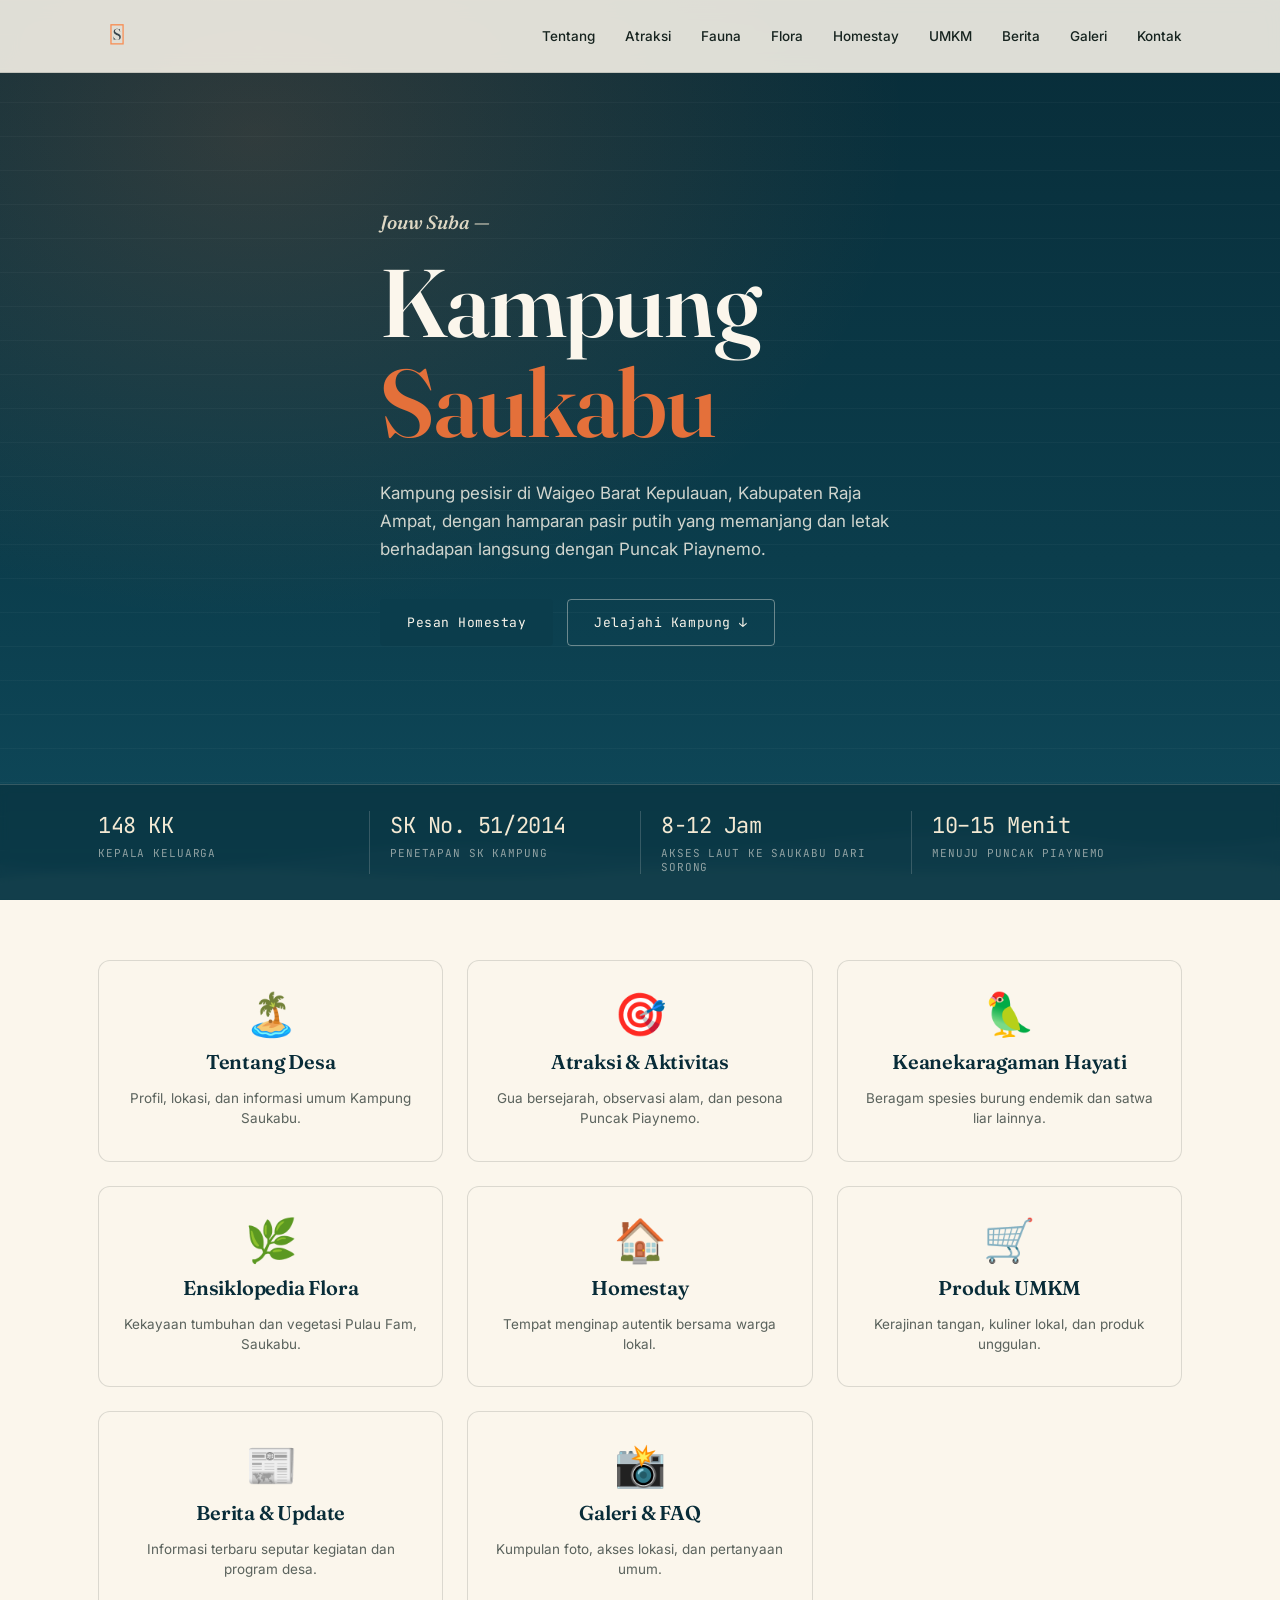
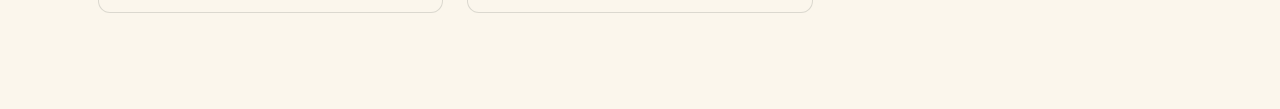
==== index.html @ 011929ba "Fix fauna image paths, fix PDF link, add 10 umkm dummy" ====
<!DOCTYPE html>
<html lang="id">

<head>
  <meta charset="UTF-8">
  <meta name="viewport" content="width=device-width, initial-scale=1.0">
  <title>Kampung Saukabu — Waigeo Barat Kepulauan, Raja Ampat</title>
  <meta name="description"
    content="Kampung Saukabu, pesisir indah di Raja Ampat berhadapan langsung dengan Puncak Piaynemo. Homestay, snorkeling, diving, dan kebudayaan lokal yang autentik.">
  <link rel="preconnect" href="https://fonts.googleapis.com">
  <link rel="preconnect" href="https://fonts.gstatic.com" crossorigin>
  <link
    href="https://fonts.googleapis.com/css2?family=Fraunces:ital,opsz,wght@0,9..144,400;0,9..144,600;0,9..144,700;1,9..144,500&family=Inter:wght@400;500;600&family=JetBrains+Mono:wght@400;500&display=swap"
    rel="stylesheet">
  <link rel="stylesheet" href="style.css">
  <script src="https://identity.netlify.com/v1/netlify-identity-widget.js"></script>
</head>

<body>

  <!-- ===== NAV ===== -->
  <header id="site-header">
    <nav class="wrap nav-inner">
      <a href="#beranda" class="logo">
        <img src="images/logo.png" alt="Logo Saukabu" class="nav-logo-img" onerror="this.style.display='none'; this.nextElementSibling.style.display='inline-block';">
        <span class="nav-logo-text" style="display:none;">Saukabu<span>.</span></span>
      </a>
      <div class="navlinks" id="navlinks">
        <a href="#tentang">Tentang</a>
        <a href="#atraksi">Atraksi</a>
        <a href="#ekowisata">Fauna</a>
        <a href="#flora">Flora</a>
        <a href="#homestay">Homestay</a>
        <a href="#umkm">UMKM</a>
        <a href="#berita">Berita</a>
        <a href="#galeri">Galeri</a>
        <a href="#kontak">Kontak</a>
      </div>
      <button class="navToggle" id="navToggle" aria-label="Buka menu">
        <span></span><span></span><span></span>
      </button>
    </nav>
  </header>

  <!-- ===== VIEW: DASHBOARD ===== -->
  <div id="page-dashboard" class="page-view active">
    <!-- ===== HERO ===== -->
    <section class="hero" id="beranda">
      <svg class="tide" viewBox="0 0 1440 120" preserveAspectRatio="none">
        <path d="M0,80 C240,120 380,40 620,64 C860,88 980,20 1220,52 C1320,66 1400,58 1440,50 L1440,120 L0,120 Z"
          fill="rgba(243,233,211,0.06)" />
        <path d="M0,96 C260,60 420,110 660,90 C900,70 1040,104 1280,80 C1360,72 1410,78 1440,82 L1440,120 L0,120 Z"
          fill="rgba(243,233,211,0.09)" />
      </svg>
      <div class="wrap hero-content">
        <div class="greeting">Jouw Suba —</div>
        <h1>Kampung<br><em>Saukabu</em></h1>
        <p class="lede">Kampung pesisir di Waigeo Barat Kepulauan, Kabupaten Raja Ampat, dengan hamparan pasir putih
          yang
          memanjang dan letak berhadapan langsung dengan Puncak Piaynemo.</p>
        <div class="hero-actions">
          <a href="#kontak" class="btn solid">Pesan Homestay</a>
          <a href="#tentang" class="btn ghost">Jelajahi Kampung ↓</a>
        </div>
      </div>
      <div class="stat-strip">
        <div class="wrap stat-grid">
          <div class="stat">
            <div class="num">148 KK</div>
            <div class="label">Kepala Keluarga</div>
          </div>
          <div class="stat">
            <div class="num">SK No. 51/2014</div>
            <div class="label">Penetapan SK Kampung</div>
          </div>
          <div class="stat">
            <div class="num">8-12 Jam</div>
            <div class="label">Akses Laut ke Saukabu dari Sorong</div>
          </div>
          <div class="stat">
            <div class="num">10–15 Menit</div>
            <div class="label">Menuju Puncak Piaynemo</div>
          </div>
        </div>
      </div>
    </section>

    <!-- DASHBOARD MENU -->
    <div class="dash-menu">
      <a href="#tentang" class="dash-card fade-up visible">
        <div class="dash-icon">🏝️</div>
        <h3 class="dash-title">Tentang Desa</h3>
        <p class="dash-desc">Profil, lokasi, dan informasi umum Kampung Saukabu.</p>
      </a>
      <a href="#atraksi" class="dash-card fade-up visible">
        <div class="dash-icon">🎯</div>
        <h3 class="dash-title">Atraksi & Aktivitas</h3>
        <p class="dash-desc">Gua bersejarah, observasi alam, dan pesona Puncak Piaynemo.</p>
      </a>
      <a href="#ekowisata" class="dash-card fade-up visible">
        <div class="dash-icon">🦜</div>
        <h3 class="dash-title">Keanekaragaman Hayati</h3>
        <p class="dash-desc">Beragam spesies burung endemik dan satwa liar lainnya.</p>
      </a>
      <a href="#flora" class="dash-card fade-up visible">
        <div class="dash-icon">🌿</div>
        <h3 class="dash-title">Ensiklopedia Flora</h3>
        <p class="dash-desc">Kekayaan tumbuhan dan vegetasi Pulau Fam, Saukabu.</p>
      </a>
      <a href="#homestay" class="dash-card fade-up visible">
        <div class="dash-icon">🏠</div>
        <h3 class="dash-title">Homestay</h3>
        <p class="dash-desc">Tempat menginap autentik bersama warga lokal.</p>
      </a>
      <a href="#umkm" class="dash-card fade-up visible">
        <div class="dash-icon">🛒</div>
        <h3 class="dash-title">Produk UMKM</h3>
        <p class="dash-desc">Kerajinan tangan, kuliner lokal, dan produk unggulan.</p>
      </a>
      <a href="#berita" class="dash-card fade-up visible">
        <div class="dash-icon">📰</div>
        <h3 class="dash-title">Berita & Update</h3>
        <p class="dash-desc">Informasi terbaru seputar kegiatan dan program desa.</p>
      </a>
      <a href="#galeri" class="dash-card fade-up visible">
        <div class="dash-icon">📸</div>
        <h3 class="dash-title">Galeri & FAQ</h3>
        <p class="dash-desc">Kumpulan foto, akses lokasi, dan pertanyaan umum.</p>
      </a>
    </div>
  </div> <!-- /page-dashboard -->

  <!-- ===== VIEW: TENTANG ===== -->
  <div id="page-tentang" class="page-view">
    <div class="back-btn-container"><a href="#dashboard" class="back-btn">← Kembali ke Beranda</a></div>
    <!-- ===== TENTANG ===== -->
    <section class="about section" id="tentang">
      <div class="wrap">
        <div class="eyebrow">Tentang Kampung</div>
        <div class="about-grid">
          <div>
            <h2>Kampung pesisir dengan garis pantai pasir putih yang panjang</h2>
            <p>Saukabu adalah kampung pesisir di Kabupaten Raja Ampat, Provinsi Papua Barat Daya, yang dikenal dengan
              pesona pasir putihnya yang membentang cukup panjang di sepanjang bibir pantai. Keseharian masyarakat
              Saukabu
              bertumpu pada laut dan kebun — sebagian besar warga bermata pencaharian sebagai nelayan dan petani,
              sekaligus mulai aktif terbuka bagi pengunjung dari berbagai daerah.
            </p>
            <p>Akses internet di Saukabu sudah berjalan lancar, sehingga pengunjung tetap dapat terhubung selama tinggal
              di kampung — mulai dari mengabadikan momen di pantai hingga berbagi cerita perjalanan secara langsung.</p>
          </div>
          <div>
            <div class="legalitas">
              <div class="eyebrow" style="margin-bottom:14px;">Legalitas</div>
              <div class="sk">
                <b>Kampung Resmi Berstatus SK</b>
                Ditetapkan oleh Pemerintah Kabupaten Raja Ampat<br>
                No. SK &nbsp;: 51 Tahun 2014<br>
                Lokasi &nbsp;: Distrik Waigeo Barat Kepulauan<br>
                Status &nbsp;: Kampung Pesisir — 148 Kepala Keluarga
              </div>
            </div>

            <div style="margin-top:18px; border-radius: 8px; overflow: hidden; border: 4px solid var(--paper); box-shadow: 0 4px 12px rgba(0,0,0,0.1);">
              <img src="images/foto-kampung-saukabu.jpg" alt="Foto Kampung Saukabu" style="width: 100%; height: auto; display: block; aspect-ratio: 16/9; object-fit: cover;" onerror="this.onerror=null; this.src='https://placehold.co/800x450/e0dcd3/16231f?text=Foto+Kampung+Saukabu\n(Simpan+foto+sebagai+images/foto-kampung-saukabu.jpg)';">
            </div>
          </div>
        </div>
      </div>
    </section>

    <svg class="coastline" viewBox="0 0 1440 64" preserveAspectRatio="none">
      <path d="M0,32 C200,60 340,4 560,28 C780,52 900,8 1140,30 C1280,42 1380,30 1440,24 L1440,64 L0,64 Z" />
    </svg>

    <!-- ===== PIAYNEMO ===== -->
    <section class="proximity section" id="piaynemo">
      <div class="wrap">
        <div class="eyebrow" style="color:var(--coral);">Letak Istimewa</div>
        <div class="prox-grid">
          <div class="prox-visual">
            <img src="images/galeri/DockPiaynemo.jpg" alt="Dermaga menuju Piaynemo"
              class="prox-img">
            <div class="prox-badge">
              <span class="time">15'</span>
              <span class="unit">Menit</span>
              <span class="desc">Perjalanan Laut</span>
            </div>
          </div>
          <div>
            <h2>Gerbang Terdekat menuju Puncak Piaynemo</h2>
            <p>Kampung Saukabu merupakan salah satu titik terdekat menuju Puncak Piaynemo, ikon Raja Ampat yang terkenal di dunia.
              Hanya dengan perjalanan laut sekitar 10–15 menit dari desa, Anda sudah tiba di gugusan pulau karang
              Piaynemo
              yang menakjubkan.</p>
            <p style="margin-top:14px;">Posisi strategis ini menjadikan Saukabu tempat singgah yang ideal — menawarkan
              suasana kampung pesisir yang tenang, sekaligus basis terdekat untuk menjelajahi salah satu lanskap karst
              paling ikonik di dunia.</p>
          </div>
        </div>
      </div>
    </section>
  </div> <!-- /page-tentang -->

  <!-- ===== VIEW: ATRAKSI ===== -->
  <div id="page-atraksi" class="page-view">
    <div class="back-btn-container"><a href="#dashboard" class="back-btn">← Kembali ke Beranda</a></div>
    <!-- ===== ATRAKSI ===== -->
    <section class="attractions section" id="atraksi">
      <div class="wrap">
        <div class="eyebrow">Atraksi & Aktivitas</div>
        <h2 class="section-title">Lebih dari sekadar pantai — kehidupan kampung yang autentik</h2>

        <div class="grid-3">
          <div class="card card-img">
            <div class="card-photo">
              <img src="images/galeri/ArtefakGua1.jpg" alt="Artefak di Gua Saukabu" loading="lazy">
            </div>
            <div class="card-body">
              <div class="tag">Petualangan</div>
              <h3>Susur Gua &amp; Artefak</h3>
              <p>Jelajahi gua-gua kapur di sekitar kampung yang menyimpan artefak peninggalan pendahulu yang masih terjaga. Dinding gua menjadi saksi bisu kisah leluhur Saukabu selama berabad-abad — sebuah perjalanan sejarah yang benar-benar langka.</p>
            </div>
          </div>
          <div class="card card-img">
            <div class="card-photo">
              <img src="images/buku_album/Buku_Album_Saukabu-01.png" alt="Buku Album Saukabu" loading="lazy">
            </div>
            <div class="card-body">
              <div class="tag">Jejak Pendahulu</div>
              <h3>Buku Album Saukabu</h3>
              <p>Telusuri sejarah dan dokumentasi awal Kampung Saukabu, termasuk inisiatif kawasan Taman Perlindungan Laut dari catatan Sea Sanctuaries Trust. Sebuah arsip hidup tentang kampung yang tumbuh bersama lautnya.</p>
            </div>
          </div>
          <div class="card card-img">
            <div class="card-photo">
              <img src="images/fauna/Eclectus_roratus.jpeg" alt="Burung Bayan (Eclectus roratus)" loading="lazy">
            </div>
            <div class="card-body">
              <div class="tag">Alam Liar</div>
              <h3>Pengamatan Burung</h3>
              <p>Amati langsung spesies burung endemik Papua seperti Burung Bayan, Nuri Pipi-Merah, dan Walik Dada Putih di habitat aslinya. Waktu terbaik adalah pagi hari — bawa teropong dan nikmati serenade alam liar Pulau Fam.</p>
            </div>
          </div>
          <div class="card card-img">
            <div class="card-photo">
              <img src="images/galeri/DanauPulauFam.jpg" alt="Danau terbesar di Pulau Fam" loading="lazy">
            </div>
            <div class="card-body">
              <div class="tag">Alam &amp; Hiking</div>
              <h3>Danau Pedalaman Pulau Fam</h3>
              <p>Pulau Fam menyimpan danau pedalaman terbesar di gugusan kepulauan ini. Jalur hiking menuju danau melewati hutan tropis yang lebat dan sering menjadi tempat pengamatan satwa liar yang tidak akan terlupakan.</p>
            </div>
          </div>
          <div class="card card-img">
            <div class="card-photo">
              <img src="images/galeri/PemandanganPiaynemo.jpg" alt="Puncak Piaynemo Raja Ampat" loading="lazy">
            </div>
            <div class="card-body">
              <div class="tag">Ikon Raja Ampat</div>
              <h3>Puncak Piaynemo</h3>
              <p>Dari Saukabu, Puncak Piaynemo — lanskap karst paling ikonik di dunia — hanya 10–15 menit perjalanan laut. Pemandangan gugusan pulau dari atas puncaknya adalah salah satu yang paling menakjubkan yang pernah ada.</p>
            </div>
          </div>
          <div class="card card-img">
            <div class="card-photo">
              <img src="images/galeri/DockPiaynemo.jpg" alt="Snorkeling di perairan Saukabu" loading="lazy">
            </div>
            <div class="card-body">
              <div class="tag">Bawah Laut</div>
              <h3>Snorkeling &amp; Manta Ray</h3>
              <p>Perairan di sekitar Kepulauan Pam termasuk dalam Segitiga Terumbu Karang Dunia. Snorkeling dari tepian homestay sudah menawarkan terumbu karang yang spektakuler, sementara Andau adalah spot legendaris untuk berenang bersama Manta Ray.</p>
            </div>
          </div>
        </div>
      </div>
    </section>
  </div> <!-- /page-atraksi -->

  <!-- ===== VIEW: EKOWISATA ===== -->
  <div id="page-ekowisata" class="page-view">
    <!-- NATGEO-STYLE HERO BANNER -->
    <div class="eco-hero">
      <div class="eco-hero-overlay"></div>
      <div class="eco-hero-content wrap">
        <a href="#dashboard" class="back-btn" style="position:relative;z-index:3;margin-bottom:20px;display:inline-block;border-color:rgba(255,255,255,0.4);color:rgba(255,255,255,0.8);">← Kembali</a>
        <div class="eyebrow" style="color:var(--sand);">Ekowisata & Konservasi</div>
        <h1 class="eco-hero-title">Surga Tersembunyi<br><em>di Kepulauan Raja Ampat</em></h1>
        <p class="eco-hero-sub">Kampung Saukabu bukan hanya tentang pantai — ia adalah rumah bagi satwa-satwa liar yang telah menghuni hutan dan perairannya selama ribuan tahun. Setiap kunjungan Anda turut mendukung pelestarian alam ini.</p>
      </div>
    </div>

    <!-- INTRO STATS STRIP -->
    <div class="eco-stats">
      <div class="eco-stat">
        <div class="eco-stat-num">4+</div>
        <div class="eco-stat-label">Spesies Burung Terdokumentasi</div>
      </div>
      <div class="eco-stat">
        <div class="eco-stat-num">2</div>
        <div class="eco-stat-label">Famili Burung Utama</div>
      </div>
      <div class="eco-stat">
        <div class="eco-stat-num">Dilindungi</div>
        <div class="eco-stat-label">Status Konservasi Nasional</div>
      </div>
      <div class="eco-stat">
        <div class="eco-stat-num">CITES II</div>
        <div class="eco-stat-label">Perlindungan Perdagangan Internasional</div>
      </div>
    </div>

    <!-- INTRO ARTICLE -->
    <section class="eco-article">
      <div class="wrap">
        <div class="eco-article-grid">
          <div class="eco-article-text">
            <div class="eyebrow">Tentang Ekowisata Saukabu</div>
            <h2>Birdwatching di Pulau Fam — Pengalaman yang Langka</h2>
            <p>Pulau Fam, tempat berdirinya Kampung Saukabu, termasuk dalam gugusan kepulauan di Kabupaten Raja Ampat yang dikenal sebagai salah satu pusat keanekaragaman hayati tertinggi di dunia. Hutan tropis yang masih terjaga dan perairan yang kaya nutrisi menciptakan ekosistem yang sempurna bagi beragam satwa liar.</p>
            <p style="margin-top:16px;">Kegiatan pengamatan burung (<em>birdwatching</em>) di Saukabu telah diinisiasi oleh Tim KKN-PPM UGM 2026, dengan menghasilkan inventarisasi awal spesies yang kini dapat Anda lihat di bawah. Semakin banyak spesies yang akan didokumentasikan seiring berjalannya waktu.</p>
            <div class="eco-info-box">
              <div class="eco-info-item">🌅 <strong>Waktu Terbaik:</strong> Pagi hari pukul 06.00–09.00</div>
              <div class="eco-info-item">🔭 <strong>Perlengkapan:</strong> Teropong & kamera telephoto sangat dianjurkan</div>
              <div class="eco-info-item">🌿 <strong>Area:</strong> Tepi hutan, tepian sungai kecil, dan tajuk pohon buah</div>
              <div class="eco-info-item">🤫 <strong>Tips:</strong> Diam dan sabar adalah kunci utama pengamatan satwa liar</div>
            </div>
          </div>
          <div class="eco-article-side">
            <div class="eco-conservation-box">
              <div class="eco-con-title">🛡️ Sistem Perlindungan Satwa</div>
              <div class="eco-con-item">
                <span class="eco-con-badge iucn-lc">LC</span>
                <span>Least Concern — Risiko Rendah (IUCN)</span>
              </div>
              <div class="eco-con-item">
                <span class="eco-con-badge iucn-nt">NT</span>
                <span>Near Threatened — Hampir Terancam</span>
              </div>
              <div class="eco-con-item">
                <span class="eco-con-badge iucn-vu">VU</span>
                <span>Vulnerable — Rentan</span>
              </div>
              <div class="eco-con-item">
                <span class="eco-con-badge cites">CITES II</span>
                <span>Perdagangan dikontrol ketat secara internasional</span>
              </div>
              <div class="eco-con-item">
                <span class="eco-con-badge" style="background:#1a237e;color:#fff;">P.106</span>
                <span>Dilindungi penuh oleh hukum Indonesia</span>
              </div>
            </div>
          </div>
        </div>
      </div>
    </section>

    <!-- BIRD SPECIES GALLERY -->
    <section class="fauna section" id="ekowisata" style="background:var(--ink);">
      <div class="wrap">
        <div class="eyebrow" style="color:var(--coral);">Inventaris Burung Saukabu</div>
        <h2 class="section-title" style="color:var(--paper);">Spesies yang Berhasil Didokumentasikan</h2>
        <p style="margin:14px 0 40px; max-width:640px; line-height:1.7; color:rgba(251,246,236,0.7);">Berikut adalah spesies-spesies burung yang telah diidentifikasi di sekitar Kampung Saukabu oleh Tim KKN-PPM UGM Periode 2 Tahun 2026. Dokumentasi terus berlanjut.</p>
        <div class="natgeo-grid" id="fauna-container">
          <!-- Fauna cards loaded from data/fauna.json -->
        </div>
      </div>
    </section>
  </div> <!-- /page-ekowisata -->

  <!-- ===== VIEW: FLORA ===== -->
  <div id="page-flora" class="page-view">
    <!-- FLORA HERO -->
    <div class="eco-hero" style="min-height:50vh;">
      <div class="eco-hero-overlay"></div>
      <div class="eco-hero-content wrap">
        <a href="#dashboard" class="back-btn" style="position:relative;z-index:3;margin-bottom:20px;display:inline-block;border-color:rgba(255,255,255,0.4);color:rgba(255,255,255,0.8);">← Kembali</a>
        <div class="eyebrow" style="color:var(--sand);">Ensiklopedia Tumbuhan</div>
        <h1 class="eco-hero-title">Flora<br><em>Kampung Saukabu</em></h1>
        <p class="eco-hero-sub">Dokumentasi kekayaan vegetasi dan tumbuhan yang tumbuh di Pulau Fam dan sekitar Kampung Saukabu, disusun oleh Tim KKN-PPM UGM Periode 2 Tahun 2026.</p>
      </div>
    </div>

    <!-- FLORA STATS -->
    <div class="eco-stats">
      <div class="eco-stat"><div class="eco-stat-num">22</div><div class="eco-stat-label">Spesies Tumbuhan</div></div>
      <div class="eco-stat"><div class="eco-stat-num">39</div><div class="eco-stat-label">Spesies Burung</div></div>
      <div class="eco-stat"><div class="eco-stat-num">Pulau Fam</div><div class="eco-stat-label">Wilayah Dokumentasi</div></div>
      <div class="eco-stat"><div class="eco-stat-num">2026</div><div class="eco-stat-label">Tahun Inventarisasi</div></div>
    </div>

    <!-- FLORA GRID -->
    <section class="eco-article" style="padding: 60px 0; background: var(--paper);">
      <div class="wrap">
        <div class="eyebrow">Inventarisasi Tumbuhan</div>
        <h2 style="margin-bottom:8px;">Spesies Tumbuhan di Saukabu</h2>
        <p style="color:rgba(22,35,31,0.7); margin-bottom:36px; max-width:640px; line-height:1.7; font-size:14px;">Dokumentasi 22 spesies pohon dan tumbuhan yang tumbuh di Kampung Saukabu dan Pulau Fam, disusun oleh Tim KKN-PPM UGM Periode 2 Tahun 2026.</p>
        <div class="natgeo-grid" id="flora-container">
          <!-- Flora cards loaded from data/flora.json -->
        </div>
      </div>
    </section>

    <!-- PDF DOWNLOAD -->
    <section style="padding: 40px 0; background: var(--sand);">
      <div class="wrap" style="text-align:center;">
        <div class="eyebrow">Dokumen Lengkap</div>
        <h2 style="margin-bottom:12px;">Ensiklopedia Flora Saukabu</h2>
        <p style="color:rgba(22,35,31,0.7); margin-bottom:24px; font-size:14px;">Unduh atau buka dokumen PDF lengkap ensiklopedia flora Saukabu.</p>
        <div class="flora-actions" style="justify-content:center;">
          <a href="Ensiklopedia_Flora_Saukabu%20(1).pdf" target="_blank" class="btn solid">Buka PDF ↗</a>
          <a href="Ensiklopedia_Flora_Saukabu%20(1).pdf" download class="btn ghost">⬇ Unduh PDF</a>
        </div>
      </div>
    </section>
  </div> <!-- /page-flora -->

  <!-- ===== VIEW: HOMESTAY ===== -->
  <div id="page-homestay" class="page-view">
    <!-- HOMESTAY HERO -->
    <div class="hs-hero">
      <div class="hs-hero-overlay"></div>
      <div class="hs-hero-content wrap">
        <a href="#dashboard" class="back-btn" style="position:relative;z-index:3;margin-bottom:20px;display:inline-block;border-color:rgba(255,255,255,0.4);color:rgba(255,255,255,0.8);">← Kembali</a>
        <div class="eyebrow" style="color:var(--sand);">Tempat Menginap</div>
        <h1 class="hs-hero-title">Homestay di<br><em>Kampung Saukabu</em></h1>
        <p class="hs-hero-sub">Menginap langsung di rumah warga dan rasakan kehidupan pesisir Raja Ampat yang autentik. Setiap homestay dikelola oleh keluarga lokal yang ramah dan berpengalaman melayani wisatawan dari seluruh dunia.</p>
        <div class="hs-hero-stats">
          <div class="hs-stat-item"><span class="hs-stat-num">8</span><span class="hs-stat-label">Homestay Tersedia</span></div>
          <div class="hs-stat-item"><span class="hs-stat-num">Rp 350rb</span><span class="hs-stat-label">Mulai dari</span></div>
          <div class="hs-stat-item"><span class="hs-stat-num">3x</span><span class="hs-stat-label">Makan Sehari</span></div>
        </div>
      </div>
    </div>

    <!-- HOMESTAY INFO BANNER -->
    <div class="hs-info-banner">
      <div class="wrap hs-info-grid">
        <div class="hs-info-item">💡 <strong>Listrik</strong> — Generator aktif pukul 18.00 – 06.00. Siapkan powerbank!</div>
        <div class="hs-info-item">💧 <strong>Air Bersih</strong> — Bersumber dari sumur. Air minum pakai galon.</div>
        <div class="hs-info-item">📶 <strong>Internet</strong> — Sinyal 4G tersedia, kecepatan bervariasi.</div>
        <div class="hs-info-item">💵 <strong>Pembayaran</strong> — Hanya tunai (cash). Tidak ada ATM di pulau.</div>
      </div>
    </div>

    <section class="section" id="homestay" style="background:var(--paper);">
      <div class="wrap">
        <div class="eyebrow">Pilih Homestay Anda</div>
        <h2 class="section-title">8 Homestay Pilihan di Saukabu</h2>
        <p style="margin:14px 0 40px; max-width:640px; line-height:1.7; color:rgba(22,35,31,0.75);">Semua homestay melayani pemesanan langsung via WhatsApp. Hubungi pemilik untuk mengkonfirmasi ketersediaan kamar sebelum berkunjung.</p>
        <div class="hs-grid" id="homestay-container"></div>
      </div>
    </section>

  <!-- ===== VIEW: UMKM ===== -->

  <div id="page-umkm" class="page-view">
    <div class="back-btn-container"><a href="#dashboard" class="back-btn">← Kembali ke Beranda</a></div>
    <!-- ===== UMKM ===== -->
    <section class="section" id="umkm" style="background:rgba(22,35,31,0.03);">
      <div class="wrap">
        <div class="eyebrow">Produk Lokal</div>
        <h2 class="section-title">UMKM Kampung Saukabu</h2>
        <p style="margin:14px 0 40px; max-width:640px; line-height:1.7; color:rgba(22,35,31,0.75);">Dukung perekonomian
          warga dengan membeli produk-produk lokal asli Saukabu. Hubungi langsung penjual untuk pemesanan.</p>
        <div class="umkm-grid" id="umkm-container">
          <!-- UMKM cards loaded from data/umkm.json -->
        </div>
      </div>
    </section>
  </div> <!-- /page-umkm -->

  <!-- ===== VIEW: BERITA ===== -->
  <div id="page-berita" class="page-view">
    <div class="back-btn-container"><a href="#dashboard" class="back-btn">← Kembali ke Beranda</a></div>
    <!-- ===== BERITA / UPDATE ===== -->
    <section class="news section" id="berita">
      <div class="wrap">
        <div class="eyebrow">Berita &amp; Update</div>
        <h2 class="section-title">Kabar terbaru dari Saukabu</h2>

        <!-- =====================================================
      ✏️ CARA TAMBAH BERITA BARU:
      1. Salin satu blok <article class="news-card"> ... </article>
      2. Tempel di PALING ATAS (sebelum berita pertama)
      3. Ubah: tanggal, judul, dan isi paragraf
      4. Simpan file — selesai!
      (Tidak perlu belajar coding, cukup ganti teksnya saja)
    ===================================================== -->
        <div class="news-grid" id="news-container">
          <!-- News cards will be loaded here dynamically from data/berita.json via CMS -->
        </div>
      </div>
    </section>
  </div> <!-- /page-berita -->

  <!-- ===== VIEW: GALERI & FAQ ===== -->
  <div id="page-galeri" class="page-view">
    <div class="back-btn-container"><a href="#dashboard" class="back-btn">← Kembali ke Beranda</a></div>
    <!-- ===== AKSES ===== -->
    <section class="akses section" id="akses">
      <div class="wrap">
        <div class="eyebrow">Akses &amp; Lokasi</div>
        <h2 class="section-title">Cara menuju Kampung Saukabu</h2>
        <div class="akses-grid">
          <div class="akses-step">
            <div class="k">Rute 1</div>
            <h3>Kapal ASDP Terubuk 1</h3>
            <p>Dari pelabuhan di Sorong, Anda dapat menggunakan kapal feri ASDP Terubuk 1 menuju <a
                href="https://maps.app.goo.gl/BhGsBBAVpLY1Kzu67" target="_blank"
                style="color:var(--ocean-deep); text-decoration:underline;">Pulau Fambemuk (Desa Pam)</a>.</p>
          </div>
          <div class="akses-step">
            <div class="k">Rute 2</div>
            <h3>Speedboat ke Saukabu</h3>
            <p>Setelah tiba di pelabuhan Desa Pam, perjalanan dilanjutkan menggunakan speedboat atau longboat sekitar 15
              menit langsung menuju Pulau Fam (Desa Saukabu).</p>
          </div>
          <div class="akses-step">
            <div class="k">Konektivitas</div>
            <h3>Internet Lancar</h3>
            <p>Meski berada di kampung pesisir yang cukup terpencil, akses internet di Saukabu sudah berjalan lancar
              untuk
              kebutuhan pengunjung.</p>
          </div>
        </div>
      </div>
    </section>

    <svg class="coastline flip" viewBox="0 0 1440 64" preserveAspectRatio="none">
      <path d="M0,30 C220,4 360,52 580,28 C800,4 940,50 1180,26 C1300,14 1390,20 1440,26 L1440,64 L0,64 Z" />
    </svg>

    <!-- ===== GALERI ===== -->
    <section class="gallery section" id="galeri">
      <div class="wrap">
        <div class="eyebrow">Galeri</div>
        <h2 class="section-title">Momen di Saukabu</h2>

        <!-- =====================================================
      📸 CARA ISI GALERI DENGAN FOTO ASLI:
      1. Buat folder bernama "images" di folder ini
      2. Simpan foto di sana (mis: images/pantai1.jpg)
      3. Untuk setiap foto, ganti <div class="gal-slot"><span>...</span></div>
         dengan: <div class="gal-slot"><img src="images/pantai1.jpg" alt="Pantai Saukabu"></div>
      4. Untuk tambah foto baru, salin baris <div class="gal-slot">...</div>
         dan tempel di bawahnya
    ===================================================== -->
        <div class="gal-grid">
          <div class="gal-slot"><img src="images/KKN-PPM-UGM_Periode2_2026-LandscapePemandanganPiaynemo.jpg"
              alt="Lanskap Puncak Piaynemo, Raja Ampat"></div>
          <div class="gal-slot album-slot" onclick="openAlbum()" title="Klik untuk membaca Buku Album (21 Halaman)">
            <img src="images/BukuAlbumSaukabu_FIXED/Buku%20Album%20Saukabu-01.png"
              alt="Buku Album Saukabu - Taman Perlindungan Laut">
            <div class="album-overlay">Buka Album (21 Halaman)</div>
          </div>
          <div class="gal-slot"><img src="images/KKN-PPM-UGM_Periode2_2026-ArtefakGua1.jpg"
              alt="Artefak peninggalan pendahulu di Gua"></div>
          <div class="gal-slot"><img
              src="images/InventarisBurung/KKN-PPM-UGM_Periode2_2026-PtilinopusRivoli-WalikDadaPutih.jpeg"
              alt="Walik Dada Putih (Ptilinopus rivoli)"></div>
          <div class="gal-slot"><img src="images/InventarisBurung/KKN-PPM-UGM_Periode2_2026-EclectusRoratus.jpeg"
              alt="Burung Bayan (Eclectus roratus)"></div>
          <div class="gal-slot"><img src="images/KKN-PPM-UGM_Periode2_2026-DanauTerbesarDiPulauFam.jpg"
              alt="Danau terbesar di Pulau Fam, Saukabu"></div>
          <div class="gal-slot"><img
              src="images/KKN-PPM-UGM_Periode2_2026-KoordinasiPemetaanDanPemasanganPetaSaukabuAtauPulauFam.jpg"
              alt="Koordinasi pemetaan wilayah Saukabu"></div>
          <div class="gal-slot"><img src="images/KKN-PPM-UGM_Periode2_2026-PerayaanUlangTahunSaukabuKe26-1.jpg"
              alt="Perayaan HUT Saukabu ke-26"></div>
          <div class="gal-slot"><img src="images/KKN-PPM-UGM_Periode2_2026-DockKapalPiaynemo.jpg"
              alt="Dermaga dan perjalanan laut menuju Piaynemo"></div>
        </div>
      </div>
    </section>

    <!-- ===== FAQ ===== -->
    <section class="faq section" id="faq">
      <div class="wrap">
        <div class="eyebrow">Pertanyaan Umum</div>
        <h2 class="section-title">Yang sering ditanyakan pengunjung</h2>

        <!-- =====================================================
      ✏️ CARA TAMBAH FAQ BARU:
      Salin blok <details class="faq-item"> ... </details>
      dan tempel di bawah. Ubah pertanyaan & jawaban.
    ===================================================== -->
        <div class="faq-list">
          <details class="faq-item">
            <summary>Apakah ada homestay di Saukabu?</summary>
            <p>Ya, tersedia 8 homestay milik warga kampung. Kunjungi bagian <a href="#homestay"
                style="color:var(--coral);">Homestay</a> untuk melihat daftar dan menghubungi langsung pemiliknya via
              WhatsApp.</p>
          </details>
          <details class="faq-item">
            <summary>Apakah ada listrik di Saukabu?</summary>
            <p>Ada! Listrik di Saukabu menggunakan generator berbahan bakar solar/bensin yang aktif dari pukul
              <strong>18.00 hingga 06.00</strong>. Di luar jam tersebut, tidak ada aliran listrik, jadi pastikan
              perangkat Anda terisi penuh di malam hari.
            </p>
          </details>
          <details class="faq-item">
            <summary>Bagaimana dengan air bersih di Saukabu?</summary>
            <p>Air bersih di Saukabu bersumber dari sumur. Tersedia untuk kebutuhan sehari-hari.</p>
          </details>
          <details class="faq-item">
            <summary>Bagaimana cara ke Saukabu dari Sorong?</summary>
            <p>Dari Sorong, naik kapal ASDP Terubuk 1 menuju Pulau Fambemuk (Desa Pam), kemudian lanjut
              speedboat/longboat sekitar 15 menit ke Pulau Fam (Desa Saukabu). Total perjalanan laut sekitar 2–2,5 jam.
            </p>
          </details>
          <details class="faq-item">
            <summary>Apakah ada sinyal HP dan internet di Saukabu?</summary>
            <p>Ya, akses internet di Saukabu sudah berjalan lancar. Pengunjung dapat tetap terhubung selama tinggal di
              kampung.</p>
          </details>
          <details class="faq-item">
            <summary>Apakah ada kendaraan bermotor di Saukabu?</summary>
            <p>Tidak ada kendaraan bermotor darat di Saukabu. Transportasi utama adalah kapal dan perahu. Ini justru
              menjadi bagian dari keunikan kampung pesisir ini!</p>
          </details>
          <details class="faq-item">
            <summary>Apa saja yang bisa dilakukan di Saukabu?</summary>
            <p>Banyak! Antara lain: susur gua melihat artefak peninggalan pendahulu, pengamatan burung endemik,
              menelusuri sejarah dari Buku Album Saukabu, dan mengunjungi Puncak Piaynemo yang hanya 10–15 menit dari
              kampung.</p>
          </details>
          <details class="faq-item">
            <summary>Kapan waktu terbaik berkunjung ke Saukabu?</summary>
            <p>Waktu terbaik umumnya antara Oktober hingga April saat cuaca lebih tenang dan laut lebih bersahabat untuk
              perjalanan laut.</p>
          </details>
          <details class="faq-item">
            <summary>Apakah ada fasilitas kesehatan di Saukabu?</summary>
            <p>Di Saukabu tersedia Pustu (Puskesmas Pembantu). Untuk fasilitas yang lebih lengkap, Puskesmas terdekat
              berada di Pulau Manyaifun.</p>
          </details>
        </div>
      </div>
    </section>
  </div> <!-- /page-galeri -->

  <!-- ===== FOOTER / KONTAK ===== -->
  <footer id="kontak">
    <div class="wrap footer-top">
      <div class="greeting" style="justify-content:center;display:flex;">Sampai Bertemu di Saukabu</div>
      <h2>Jouw Suba.</h2>
      <p class="footer-tagline">Informasi detail dapat diakses melalui media sosial kami.</p>

      <!-- SOSIAL MEDIA -->
      <div class="socmed-row">
        <a href="https://instagram.com/desawisatasaukabu" target="_blank" class="socmed-btn" id="sosmed-ig"
          aria-label="Instagram">
          <svg viewBox="0 0 24 24" fill="none" stroke="currentColor" stroke-width="2">
            <rect x="2" y="2" width="20" height="20" rx="5" ry="5" />
            <circle cx="12" cy="12" r="4" />
            <circle cx="17.5" cy="6.5" r="1" fill="currentColor" stroke="none" />
          </svg>
          Instagram
        </a>
      </div>

      <div class="contact-cards">
        <div class="contact-card" id="contact-location">
          <div class="contact-icon">📍</div>
          <div class="contact-label">Lokasi</div>
          <div class="contact-val">Distrik Waigeo Barat Kepulauan, Kab. Raja Ampat</div>
        </div>
        <div class="contact-card" id="contact-status">
          <div class="contact-icon">🏖️</div>
          <div class="contact-label">Status</div>
          <div class="contact-val">Kampung Berstatus SK Resmi<br>SK No. 51 Tahun 2014</div>
        </div>
      </div>
    </div>
    <div class="wrap footer-bottom">
      <div>Kampung Saukabu — Waigeo Barat Kepulauan, Kabupaten Raja Ampat, Papua Barat Daya</div>
      <div>&copy; 2026 Tim KKN-PPM UGM Periode 2 "Amai Pulau Pam" | DesaSaukabu.com</div>
    </div>
  </footer>

  <script>
    // ===== SPA ROUTING LOGIC =====
    // Mapping khusus: hash → page-id
    const routeMap = {
      '#beranda': 'page-dashboard',
      '#dashboard': 'page-dashboard',
      '#tentang': 'page-tentang',
      '#piaynemo': 'page-tentang',
      '#atraksi': 'page-atraksi',
      '#ekowisata': 'page-ekowisata',
      '#homestay': 'page-homestay',
      '#umkm': 'page-umkm',
      '#berita': 'page-berita',
      '#galeri': 'page-galeri',
      '#akses': 'page-galeri',
      '#faq': 'page-galeri',
      '#kontak': 'page-galeri',  // footer kontak ada di page-galeri
      '#flora': 'page-flora'
    };

    function handleRouting() {
      const hash = window.location.hash || '#dashboard';
      const pages = document.querySelectorAll('.page-view');
      const targetId = routeMap[hash] || null;

      pages.forEach(page => {
        if (targetId ? page.id === targetId : `#${page.id.replace('page-', '')}` === hash) {
          page.classList.add('active');
        } else {
          page.classList.remove('active');
        }
      });

      // Fallback ke dashboard jika tidak ditemukan
      const anyActive = document.querySelector('.page-view.active');
      if (!anyActive) {
        document.getElementById('page-dashboard').classList.add('active');
        window.history.replaceState(null, null, ' ');
      }

      // Scroll ke anchor jika ada (contoh: #kontak scroll ke footer)
      setTimeout(() => {
        if (hash === '#kontak') {
          document.querySelector('footer')?.scrollIntoView({ behavior: 'smooth' });
        } else {
          window.scrollTo(0, 0);
        }
      }, 50);
    }

    window.addEventListener('hashchange', handleRouting);
    window.addEventListener('load', handleRouting);

    // ===== MOBILE MENU =====
    const toggle = document.getElementById('navToggle');
    const links = document.getElementById('navlinks');
    toggle.addEventListener('click', () => {
      const isOpen = links.classList.toggle('open');
      toggle.setAttribute('aria-expanded', isOpen);
    });
    // tutup menu saat link diklik
    links.querySelectorAll('a').forEach(a => {
      a.addEventListener('click', () => links.classList.remove('open'));
    });

    // ===== SCROLL: header shadow =====
    const header = document.getElementById('site-header');
    window.addEventListener('scroll', () => {
      header.classList.toggle('scrolled', window.scrollY > 20);
    });

    // ===== ANIMASI MASUK (fade-in saat muncul di layar) =====
    const observer = new IntersectionObserver((entries) => {
      entries.forEach(e => { if (e.isIntersecting) { e.target.classList.add('visible'); } });
    }, { threshold: 0.12 });

    function observeElements() {
      document.querySelectorAll('.dash-card, .card, .news-card, .akses-step, .faq-item, .contact-card, .gal-slot').forEach(el => {
        el.classList.add('fade-up');
        observer.observe(el);
      });
    }
    window.addEventListener('load', observeElements);
  </script>

  <!-- ===== MODAL BUKU ALBUM ===== -->
  <div id="albumModal" class="modal">
    <span class="modal-close" onclick="closeAlbum()">&times;</span>
    <div class="modal-content">
      <img id="albumImage" src="" alt="Buku Album Saukabu">
      <div class="modal-nav">
        <button onclick="prevPage()">&#10094; Prev</button>
        <span id="pageIndicator">1 / 21</span>
        <button onclick="nextPage()">Next &#10095;</button>
      </div>
    </div>
  </div>

  <script>
    const totalAlbumPages = 21;
    let currentIndex = 1; // Used for both album page and gallery index
    let isAlbumMode = false;

    // Array memuat SEMUA foto yang diunggah
    const galleryImages = [
      "images/KKN-PPM-UGM_Periode2_2026-LandscapePemandanganPiaynemo.jpg",
      "images/KKN-PPM-UGM_Periode2_2026-ArtefakGua1.jpg",
      "images/KKN-PPM-UGM_Periode2_2026-ArtefakGua2.jpg",
      "images/KKN-PPM-UGM_Periode2_2026-ArtefakGua3.jpg",
      "images/KKN-PPM-UGM_Periode2_2026-ArtefakGua4.jpg",
      "images/KKN-PPM-UGM_Periode2_2026-DanauTerbesarDiPulauFam.jpg",
      "images/KKN-PPM-UGM_Periode2_2026-DockKapalPiaynemo.jpg",
      "images/KKN-PPM-UGM_Periode2_2026-KoordinasiPemetaanDanPemasanganPetaSaukabuAtauPulauFam.jpg",
      "images/KKN-PPM-UGM_Periode2_2026-KunjunganTimKKNKePiaynemo1.jpg",
      "images/KKN-PPM-UGM_Periode2_2026-KunjunganTimKKNKePiaynemo2.jpg",
      "images/KKN-PPM-UGM_Periode2_2026-PenyambutanDiDesaPam.jpg",
      "images/KKN-PPM-UGM_Periode2_2026-PenyerahanMahasiswaDariDosenPembimbingLapanganKeDesaSaukabu.jpg",
      "images/KKN-PPM-UGM_Periode2_2026-PerayaanUlangTahunSaukabuKe26-1.jpg",
      "images/InventarisBurung/KKN-PPM-UGM_Periode2_2026-EclectusRoratus.jpeg",
      "images/InventarisBurung/KKN-PPM-UGM_Periode2_2026-GeoffroyusGeoffroyi.jpeg",
      "images/InventarisBurung/KKN-PPM-UGM_Periode2_2026-PtilinopusRivoli-WalikDadaPutih.jpeg",
      "images/InventarisBurung/KKN-PPM-UGM_Periode2_2026-RhipiduraLeucophrys.jpeg"
    ];

    const albumModal = document.getElementById('albumModal');
    const albumImg = document.getElementById('albumImage');
    const pageIndicator = document.getElementById('pageIndicator');

    // Initialize regular gallery images to open in lightbox
    document.addEventListener("DOMContentLoaded", () => {
      const galSlots = document.querySelectorAll('.gal-slot:not(.album-slot) img');
      galSlots.forEach((img) => {
        img.style.cursor = 'zoom-in';
        img.addEventListener('click', () => {
          isAlbumMode = false;
          // Cari index gambar yang diklik di array galleryImages, jika tidak ketemu, mulai dari 0
          const clickedSrc = img.getAttribute('src');
          let matchedIndex = galleryImages.findIndex(src => src === clickedSrc);
          currentIndex = matchedIndex !== -1 ? matchedIndex : 0;

          updateLightbox();
          albumModal.style.display = 'flex';
          document.body.style.overflow = 'hidden';
        });
      });
    });

    function openAlbum() {
      isAlbumMode = true;
      currentIndex = 1;
      updateLightbox();
      albumModal.style.display = 'flex';
      document.body.style.overflow = 'hidden';
    }

    function closeAlbum() {
      albumModal.style.display = 'none';
      document.body.style.overflow = 'auto';
    }

    function nextPage() {
      if (isAlbumMode) {
        if (currentIndex < totalAlbumPages) currentIndex++;
      } else {
        if (currentIndex < galleryImages.length - 1) currentIndex++;
      }
      updateLightbox();
    }

    function prevPage() {
      if (currentIndex > (isAlbumMode ? 1 : 0)) {
        currentIndex--;
        updateLightbox();
      }
    }

    function updateLightbox() {
      if (isAlbumMode) {
        let pageNum = currentIndex < 10 ? '0' + currentIndex : currentIndex;
        albumImg.src = `images/BukuAlbumSaukabu_FIXED/Buku Album Saukabu-${pageNum}.png`;
        pageIndicator.innerText = `${currentIndex} / ${totalAlbumPages}`;
      } else {
        albumImg.src = galleryImages[currentIndex];
        pageIndicator.innerText = `${currentIndex + 1} / ${galleryImages.length}`;
      }
    }

    // Close on click outside
    window.onclick = function (event) {
      if (event.target == albumModal) {
        closeAlbum();
      }
    }

    // ===== CMS DATA FETCHING =====
    async function loadCMSData() {
      try {
        // Load Homestay
        const hsRes = await fetch('data/homestay.json');
        if (hsRes.ok) {
          const hsData = await hsRes.json();
          const hsContainer = document.getElementById('homestay-container');
          hsContainer.innerHTML = '';
          hsData.items.forEach((item, i) => {
            const waMsg = encodeURIComponent(`Halo ${item.owner}, saya tertarik menginap di ${item.name}. Apakah ada kamar tersedia?`);
            const imgHtml = item.image ? `<img src="${item.image}" alt="${item.name}" class="hs-img">` : `<div class="hs-img-placeholder">🏝️</div>`;
            const highlightsHtml = (item.highlights||[]).map(h => `<span class="hs-chip">${h}</span>`).join('');
            const sraLink = item.stayrajaampat ? `<a href="${item.stayrajaampat}" target="_blank" class="hs-sra-link">Lihat di Stay Raja Ampat ↗</a>` : '';
            hsContainer.innerHTML += `
              <div class="hs-card fade-up visible">
                <div class="hs-img-wrap">${imgHtml}<div class="hs-overlay-num">${String(i+1).padStart(2,'0')}</div></div>
                <div class="hs-body">
                  <div class="hs-chips">${highlightsHtml}</div>
                  <h3 class="hs-name">${item.name}</h3>
                  <div class="hs-tagline">${item.tagline||''}</div>
                  <div class="hs-owner">👤 ${item.owner}</div>
                  <p class="hs-desc">${item.description}</p>
                  <div class="hs-meta-row">
                    <div class="hs-meta-item">🛏 <strong>Kamar:</strong> ${item.rooms||'-'}</div>
                    <div class="hs-meta-item">💰 <strong>Harga:</strong> ${item.price||'-'}</div>
                  </div>
                  <div class="hs-transport">⛵ ${item.transport||''}</div>
                  <div class="hs-actions">
                    <a href="https://wa.me/${item.phone}?text=${waMsg}" target="_blank" class="btn solid hs-btn">WhatsApp →</a>
                    ${sraLink}
                  </div>
                </div>
              </div>
            `;
          });
        }

        // Load UMKM
        const umkmRes = await fetch('data/umkm.json');
        if (umkmRes.ok) {
          const umkmData = await umkmRes.json();
          const umkmContainer = document.getElementById('umkm-container');
          umkmContainer.innerHTML = '';
          umkmData.items.forEach(item => {
            const waMsg = encodeURIComponent(`Halo ${item.seller}, saya tertarik dengan produk ${item.name}. Apakah masih tersedia?`);
            const imgHtml = item.image ? `<img src="${item.image}" alt="${item.name}" class="umkm-img">` : `<div class="umkm-img-placeholder">🛒</div>`;
            umkmContainer.innerHTML += `
              <div class="umkm-card fade-up visible">
                ${imgHtml}
                <div class="umkm-body">
                  <h4 class="umkm-name">${item.name}</h4>
                  <div class="umkm-seller">Penjual: ${item.seller}</div>
                  <p class="umkm-desc">${item.description}</p>
                  <a href="https://wa.me/${item.phone}?text=${waMsg}" target="_blank" class="btn solid umkm-btn">Pesan via WhatsApp →</a>
                </div>
              </div>
            `;
          });
        }

        // Load Fauna
        const faunaRes = await fetch('data/fauna.json');
        if (faunaRes.ok) {
          const faunaData = await faunaRes.json();
          const faunaContainer = document.getElementById('fauna-container');
          faunaContainer.innerHTML = '';
          faunaData.items.forEach(item => {
            const iucnClass = `iucn-${(item.iucn||'LC').toLowerCase()}`;
            const imgSrc = item.image || '';
            const imgHtml = imgSrc ? `<img src="${imgSrc}" alt="${item.nama_lokal || item.nama_ilmiah}" loading="lazy">` : `<div class="fauna-img-placeholder">🦜</div>`;
            const p106Html = item.p106 && item.p106 !== '-' ? `<span class="fauna-badge" style="background:#1a237e;color:#fff;">P.106</span>` : '';
            faunaContainer.innerHTML += `
              <div class="natgeo-card fade-up visible">
                <div class="natgeo-img-wrap">
                  ${imgHtml}
                  <div class="natgeo-overlay">
                    <div class="natgeo-famili">${item.famili || ''}</div>
                    <h3 class="natgeo-name">${item.nama_lokal || item.nama_ilmiah}</h3>
                    <div class="natgeo-sc">${item.nama_ilmiah}</div>
                    <div class="natgeo-badges">
                      <span class="fauna-badge ${iucnClass}">IUCN: ${item.iucn || 'LC'}</span>
                      ${item.cites && item.cites !== '-' ? `<span class="fauna-badge cites">CITES: ${item.cites}</span>` : ''}
                      ${p106Html}
                    </div>
                  </div>
                </div>
                <div class="natgeo-body">
                  <p class="natgeo-desc">${item.deskripsi || ''}</p>
                </div>
              </div>
            `;
          });
        }

        // Load Berita
        const beritaRes = await fetch('data/berita.json');
        if (beritaRes.ok) {
          const beritaData = await beritaRes.json();
          const beritaContainer = document.getElementById('news-container');
          beritaContainer.innerHTML = '';
          beritaData.items.forEach(item => {
            const imgHtml = item.image
              ? `<img src="${item.image}" alt="${item.title}" class="news-img" onerror="this.style.display='none';this.nextElementSibling.style.display='flex';">
                 <div class="news-img-fallback" style="display:none;"></div>`
              : `<div class="news-img-fallback"></div>`;
            beritaContainer.innerHTML += `
              <article class="news-card fade-up visible">
                <div class="news-img-wrap">
                  ${imgHtml}
                </div>
                <div class="news-content">
                  <div class="news-date">${item.date}</div>
                  <h3 class="news-title">${item.title}</h3>
                  <p class="news-body">${item.body}</p>
                </div>
              </article>
            `;
          });
        }

        // Load Flora
        const floraRes = await fetch('data/flora.json');
        if (floraRes.ok) {
          const floraData = await floraRes.json();
          const floraContainer = document.getElementById('flora-container');
          if (floraContainer) {
            floraContainer.innerHTML = '';
            floraData.items.forEach(item => {
              const imgHtml = item.image
                ? `<img src="${item.image}" alt="${item.nama_lokal}" loading="lazy">`
                : `<div class="fauna-img-placeholder">🌿</div>`;
              floraContainer.innerHTML += `
                <div class="natgeo-card fade-up visible">
                  <div class="natgeo-img-wrap">
                    ${imgHtml}
                    <div class="natgeo-overlay">
                      <div class="natgeo-famili">${item.famili || ''}</div>
                      <h3 class="natgeo-name">${item.nama_lokal}</h3>
                      <div class="natgeo-sc">${item.nama_ilmiah}</div>
                    </div>
                  </div>
                  <div class="natgeo-body">
                    <p class="natgeo-desc">${item.deskripsi || ''}</p>
                  </div>
                </div>
              `;
            });
          }
        }
      } catch (err) {
        console.error("Error loading CMS data:", err);
      }
    }

    // Call CMS loader
    loadCMSData();

    // Redirect for Netlify Identity (so users are sent back to site after login)
    if (window.netlifyIdentity) {
      window.netlifyIdentity.on("init", user => {
        if (!user) {
          window.netlifyIdentity.on("login", () => {
            document.location.href = "/admin/";
          });
        }
      });
    }
  </script>

</body>

</html>
---- style.css ----
/* ===================================================
   WEBSITE KAMPUNG WISATA SAUKABU
   Style utama — style.css
   =================================================== */

:root {
  --ocean:      #0B3D4C;
  --ocean-deep: #082C38;
  --sand:       #F3E9D3;
  --sand-warm:  #EADCB8;
  --coral:      #E4703A;
  --palm:       #3C6B54;
  --ink:        #16231F;
  --paper:      #FBF6EC;
  --line:       rgba(22,35,31,0.14);
  --display:    'Fraunces', serif;
  --body:       'Inter', sans-serif;
  --mono:       'JetBrains Mono', monospace;
  --radius:     4px;
  --shadow:     0 4px 24px rgba(11,61,76,0.10);
}

/* ===== RESET & BASE ===== */
*, *::before, *::after { box-sizing: border-box; margin: 0; padding: 0; }
html { scroll-behavior: smooth; }
body {
  font-family: var(--body);
  background: var(--paper);
  color: var(--ink);
  -webkit-font-smoothing: antialiased;
  overflow-x: hidden;
}
a { color: inherit; text-decoration: none; }
img { max-width: 100%; display: block; object-fit: cover; }

/* ===== UTILITIES ===== */
.wrap { max-width: 1140px; margin: 0 auto; padding: 0 28px; }
.section { padding: 96px 0; }

/* ===== SPA PAGE VIEWS ===== */
.page-view {
  display: none;
  animation: fadeIn 0.4s ease forwards;
}
.page-view.active {
  display: block;
}
@keyframes fadeIn {
  from { opacity: 0; transform: translateY(10px); }
  to { opacity: 1; transform: translateY(0); }
}

/* ===== DASHBOARD MENU GRID ===== */
.dash-menu {
  display: grid;
  grid-template-columns: repeat(auto-fit, minmax(280px, 1fr));
  gap: 24px;
  padding: 60px 28px 96px;
  max-width: 1140px;
  margin: 0 auto;
}
.dash-card {
  background: var(--paper);
  border: 1px solid var(--line);
  border-radius: 12px;
  padding: 32px 24px;
  text-align: center;
  transition: all 0.3s ease;
  display: flex;
  flex-direction: column;
  align-items: center;
  justify-content: center;
  gap: 16px;
  cursor: pointer;
  text-decoration: none;
  color: var(--ink);
}
.dash-card:hover {
  transform: translateY(-5px);
  box-shadow: var(--shadow);
  border-color: var(--coral);
}
.dash-icon {
  font-size: 42px;
  line-height: 1;
}
.dash-title {
  font-family: var(--display);
  font-size: 20px;
  font-weight: 600;
  color: var(--ocean-deep);
}
.dash-desc {
  font-size: 13.5px;
  color: rgba(22, 35, 31, 0.7);
  line-height: 1.5;
}

/* ===== BACK BUTTON ===== */
.back-btn-container {
  padding: 120px 28px 0;
  max-width: 1140px;
  margin: 0 auto;
}
.back-btn {
  display: inline-flex;
  align-items: center;
  gap: 8px;
  font-family: var(--mono);
  font-size: 13px;
  color: var(--ocean-deep);
  text-transform: uppercase;
  letter-spacing: 0.05em;
  font-weight: 500;
  cursor: pointer;
  transition: color 0.2s;
}
.back-btn:hover {
  color: var(--coral);
}

.section-title {
  font-family: var(--display);
  font-size: clamp(28px, 3.6vw, 42px);
  font-weight: 600;
  line-height: 1.1;
  letter-spacing: -0.01em;
  margin-top: 14px;
  max-width: 640px;
}
h1, h2, h3 {
  font-family: var(--display);
  font-weight: 600;
  line-height: 1.05;
  letter-spacing: -0.01em;
}
.eyebrow {
  font-family: var(--mono);
  font-size: 12px;
  letter-spacing: .14em;
  text-transform: uppercase;
  color: var(--coral);
  display: flex;
  align-items: center;
  gap: 10px;
}
.eyebrow::before {
  content: "";
  width: 22px;
  height: 1px;
  background: var(--coral);
  flex-shrink: 0;
}

/* ===== BUTTONS ===== */
.btn {
  display: inline-flex;
  align-items: center;
  gap: 10px;
  font-family: var(--mono);
  font-size: 13px;
  letter-spacing: .04em;
  padding: 14px 26px;
  border-radius: var(--radius);
  border: 1px solid var(--ink);
  cursor: pointer;
  transition: all .25s ease;
}
.btn.solid { background: var(--ocean); color: var(--paper); border-color: var(--ocean); }
.btn.solid:hover { background: var(--coral); border-color: var(--coral); transform: translateY(-1px); }
.btn.ghost:hover { background: var(--ink); color: var(--paper); transform: translateY(-1px); }

/* ===== COASTLINE SVG DIVIDER ===== */
.coastline { width: 100%; height: 64px; display: block; }
.coastline path { fill: var(--sand); }
.coastline.flip path { fill: var(--ocean); }

/* ===== FADE-UP ANIMATION ===== */
.fade-up {
  opacity: 0;
  transform: translateY(22px);
  transition: opacity 0.55s ease, transform 0.55s ease;
}
.fade-up.visible {
  opacity: 1;
  transform: translateY(0);
}

/* ===================================================
   NAV / HEADER
   =================================================== */
#site-header {
  position: fixed;
  top: 0; left: 0; right: 0;
  z-index: 100;
  background: rgba(251,246,236,0.88);
  backdrop-filter: blur(10px);
  -webkit-backdrop-filter: blur(10px);
  border-bottom: 1px solid var(--line);
  transition: box-shadow .3s;
}
#site-header.scrolled { box-shadow: 0 2px 20px rgba(11,61,76,0.12); }
.nav-inner {
  display: flex;
  align-items: center;
  justify-content: space-between;
  height: 72px;
}
.logo { font-family: var(--display); font-weight: 700; font-size: 20px; display: flex; align-items: center; }
.logo span { color: var(--coral); }
.nav-logo-img { height: 38px; width: auto; object-fit: contain; }
.navlinks { display: flex; gap: 30px; font-size: 13.5px; font-weight: 500; }
.navlinks a { position: relative; padding: 4px 0; }
.navlinks a::after {
  content: "";
  position: absolute;
  left: 0; bottom: 0;
  height: 1px; width: 0;
  background: var(--coral);
  transition: width .25s ease;
}
.navlinks a:hover::after { width: 100%; }

.navToggle {
  display: none;
  flex-direction: column;
  gap: 5px;
  cursor: pointer;
  background: none;
  border: 0;
  padding: 6px;
}
.navToggle span {
  width: 22px; height: 2px;
  background: var(--ink);
  display: block;
  transition: all .25s;
}

/* ===================================================
   HERO
   =================================================== */
.hero {
  position: relative;
  min-height: 100vh;
  display: flex;
  flex-direction: column;
  align-items: stretch;
  background:
    radial-gradient(ellipse at 20% 15%, rgba(228,112,58,0.18), transparent 45%),
    linear-gradient(180deg, var(--ocean-deep) 0%, var(--ocean) 62%, #0f4a5c 100%);
  color: var(--paper);
  overflow: hidden;
  padding-top: 72px;
}
.hero::before {
  content: "";
  position: absolute; inset: 0;
  background-image: repeating-linear-gradient(180deg, rgba(255,255,255,0.03) 0px, rgba(255,255,255,0.03) 1px, transparent 1px, transparent 34px);
  pointer-events: none;
}
.hero-content {
  flex: 1;
  display: flex;
  flex-direction: column;
  justify-content: center;
  position: relative;
  z-index: 2;
  padding-top: 60px;
  padding-bottom: 60px;
}
.greeting {
  font-family: var(--display);
  font-style: italic;
  font-weight: 500;
  font-size: 19px;
  color: var(--sand);
  opacity: .9;
  margin-bottom: 18px;
}
.hero h1 {
  font-size: clamp(44px, 8vw, 96px);
  color: var(--paper);
  max-width: 900px;
}
.hero h1 em { color: var(--coral); font-style: normal; }
.hero p.lede {
  font-size: 17px;
  max-width: 520px;
  margin-top: 26px;
  color: rgba(251,246,236,0.82);
  line-height: 1.65;
}
.hero-actions { display: flex; gap: 14px; margin-top: 36px; flex-wrap: wrap; }
.hero .btn.ghost { border-color: rgba(251,246,236,0.4); color: var(--paper); }
.hero .btn.ghost:hover { background: var(--paper); color: var(--ocean-deep); }

.tide { position: absolute; bottom: 0; left: 0; width: 100%; z-index: 1; opacity: .5; }

/* stat strip */
.stat-strip {
  position: relative;
  z-index: 2;
  border-top: 1px solid rgba(251,246,236,0.18);
  background: rgba(8,44,56,0.55);
  backdrop-filter: blur(4px);
}
.stat-grid {
  display: grid;
  grid-template-columns: repeat(4, 1fr);
  padding: 26px 28px;
}
.stat { border-left: 1px solid rgba(251,246,236,0.18); padding-left: 20px; }
.stat:first-child { border-left: none; padding-left: 0; }
.stat .num { font-family: var(--mono); font-size: 22px; color: var(--sand); letter-spacing: -0.02em; }
.stat .label { font-family: var(--mono); font-size: 11px; text-transform: uppercase; letter-spacing: .08em; color: rgba(251,246,236,0.55); margin-top: 6px; }

/* ===================================================
   TENTANG
   =================================================== */
.about { background: var(--sand); }
.about-grid {
  display: grid;
  grid-template-columns: 1.1fr 0.9fr;
  gap: 64px;
  align-items: start;
  margin-top: 44px;
}
.about h2 { font-size: clamp(28px, 4vw, 44px); max-width: 520px; }
.about p { margin-top: 20px; line-height: 1.75; font-size: 15.5px; color: rgba(22,35,31,0.85); max-width: 520px; }
.legalitas { border: 1px solid var(--ink); padding: 26px; background: var(--paper); }
.legalitas .eyebrow { margin-bottom: 14px; }
.legalitas .sk { font-family: var(--mono); font-size: 14px; line-height: 1.9; }
.legalitas .sk b {
  display: block;
  font-family: var(--display);
  font-size: 20px;
  font-weight: 600;
  margin-bottom: 4px;
}
.photo-placeholder {
  margin-top: 18px;
  border: 2px dashed rgba(22,35,31,0.25);
  padding: 40px 20px;
  text-align: center;
  font-family: var(--mono);
  font-size: 12px;
  color: rgba(22,35,31,0.5);
  line-height: 1.8;
  background: rgba(11,61,76,0.04);
  border-radius: var(--radius);
}
.photo-placeholder small { font-size: 10.5px; }

/* ===================================================
   PIAYNEMO / PROXIMITY
   =================================================== */
.proximity { background: var(--ocean); color: var(--paper); position: relative; overflow: hidden; }
.prox-grid {
  display: grid;
  grid-template-columns: 0.9fr 1.1fr;
  gap: 60px;
  align-items: center;
  margin-top: 40px;
}
.prox-grid h2 { font-size: clamp(28px, 3.6vw, 40px); color: var(--paper); }
.prox-grid p { margin-top: 18px; line-height: 1.75; color: rgba(251,246,236,0.78); font-size: 15px; }
/* ===================================================
   PIAYNEMO PROXIMITY VISUAL
   =================================================== */
.prox-visual {
  position: relative;
  max-width: 320px;
  margin: 0 auto;
}
.prox-img {
  width: 100%;
  aspect-ratio: 1/1;
  object-fit: cover;
  border-radius: 50%;
  border: 4px solid var(--coral);
}
.prox-badge {
  position: absolute;
  bottom: 0;
  right: -10px;
  background: var(--ocean-deep);
  color: var(--sand);
  width: 110px;
  height: 110px;
  border-radius: 50%;
  display: flex;
  flex-direction: column;
  align-items: center;
  justify-content: center;
  box-shadow: 0 10px 30px rgba(0,0,0,0.3);
  text-align: center;
  border: 2px solid var(--coral);
}
.prox-badge .time { font-size: 28px; font-weight: 800; line-height: 1; font-family: var(--display); color: var(--coral); }
.prox-badge .unit { font-size: 13px; font-weight: 700; text-transform: uppercase; letter-spacing: 1px; margin-top: 4px;}
.prox-badge .desc { font-size: 9px; font-weight: 500; opacity: 0.8; margin-top: 2px; }

/* ===================================================
   ATRAKSI
   =================================================== */
.attractions { background: var(--paper); }
.grid-3 {
  display: grid;
  grid-template-columns: repeat(3, 1fr);
  gap: 1px;
  background: var(--line);
  margin-top: 44px;
  border: 1px solid var(--line);
}
.card {
  background: var(--paper);
  padding: 34px 28px;
  min-height: 230px;
  display: flex;
  flex-direction: column;
  transition: background .25s;
}
.card:hover { background: var(--sand); }
.card .tag { font-family: var(--mono); font-size: 11px; color: var(--coral); text-transform: uppercase; letter-spacing: .08em; }
.card h3 { margin-top: 14px; font-size: 22px; font-weight: 600; }
.card p { margin-top: 12px; font-size: 14px; line-height: 1.65; color: rgba(22,35,31,0.72); flex: 1; }

/* Card with photo (Atraksi) */
.card.card-img { padding: 0; overflow: hidden; min-height: auto; }
.card.card-img:hover { background: var(--paper); }
.card-photo { overflow: hidden; aspect-ratio: 4/3; }
.card-photo img { width: 100%; height: 100%; object-fit: cover; display: block; transition: transform .5s ease; }
.card.card-img:hover .card-photo img { transform: scale(1.06); }
.card-body { padding: 22px 24px; display: flex; flex-direction: column; flex: 1; }
.card-body .tag { font-family: var(--mono); font-size: 10px; color: var(--coral); text-transform: uppercase; letter-spacing: .08em; }
.card-body h3 { margin-top: 10px; font-size: 18px; font-weight: 600; line-height: 1.2; }
.card-body p { margin-top: 10px; font-size: 13.5px; line-height: 1.65; color: rgba(22,35,31,0.72); flex: 1; }

/* ===================================================
   EKOWISATA (FAUNA)
   =================================================== */
.fauna-grid {
  display: grid;
  grid-template-columns: repeat(4, 1fr);
  gap: 20px;
}
.fauna-card {
  background: var(--paper);
  border: 1px solid var(--line);
  border-radius: 8px;
  overflow: hidden;
  transition: transform 0.3s;
}
.fauna-card:hover {
  transform: translateY(-5px);
}
.fauna-card img {
  width: 100%;
  aspect-ratio: 4/3;
  object-fit: cover;
}
.fauna-card .fauna-info {
  padding: 18px;
}
.fauna-card h4 {
  font-family: var(--display);
  color: var(--ocean-deep);
  margin: 0 0 6px 0;
  font-size: 19px;
  line-height: 1.2;
}
.fauna-card .sc-name {
  font-family: var(--inter);
  font-style: italic;
  font-size: 13px;
  color: rgba(22, 35, 31, 0.6);
}

/* ===================================================
   EKOWISATA — NATGEO STYLE
   =================================================== */
.eco-hero {
  position: relative; min-height: 75vh; display: flex; align-items: flex-end;
  background: linear-gradient(135deg, var(--ocean-deep) 0%, #0f3d2a 50%, #1a1a0e 100%);
  overflow: hidden;
}
.eco-hero::before {
  content: ''; position: absolute; inset: 0;
  background: url('images/KKN-PPM-UGM_Periode2_2026-LandscapePemandanganPiaynemo.jpg') center/cover no-repeat;
  opacity: 0.35;
}
.eco-hero-overlay { position: absolute; inset: 0; background: linear-gradient(to top, rgba(5,20,15,0.92) 0%, rgba(5,20,15,0.3) 60%, transparent 100%); }
.eco-hero-content { position: relative; z-index: 2; padding-bottom: 64px; }
.eco-hero-title { font-size: clamp(38px,6vw,72px); color: #fff; font-weight: 700; line-height: 1.05; margin: 12px 0 20px; }
.eco-hero-title em { color: var(--coral); font-style: normal; }
.eco-hero-sub { max-width: 600px; color: rgba(255,255,255,0.75); font-size: 16px; line-height: 1.75; }

.eco-stats { display: grid; grid-template-columns: repeat(4,1fr); background: var(--ink); }
.eco-stat { padding: 28px 24px; border-right: 1px solid rgba(255,255,255,0.08); text-align: center; }
.eco-stat:last-child { border-right: none; }
.eco-stat-num { font-family: var(--display); font-size: 26px; font-weight: 700; color: var(--coral); }
.eco-stat-label { font-family: var(--mono); font-size: 10.5px; letter-spacing:.05em; color: rgba(255,255,255,0.5); margin-top: 6px; line-height: 1.4; }

.eco-article { background: var(--paper); padding: 80px 0; }
.eco-article-grid { display: grid; grid-template-columns: 1fr 380px; gap: 60px; align-items: start; }
.eco-article-text h2 { font-size: clamp(22px,3vw,34px); margin-bottom: 20px; }
.eco-article-text p { font-size: 15px; line-height: 1.8; color: rgba(22,35,31,0.8); }
.eco-info-box { margin-top: 28px; background: var(--sand); border-radius: var(--radius); padding: 22px 24px; display: flex; flex-direction: column; gap: 10px; }
.eco-info-item { font-size: 14px; line-height: 1.5; color: rgba(22,35,31,0.85); }

.eco-conservation-box { background: var(--ink); border-radius: var(--radius); padding: 28px; }
.eco-con-title { font-family: var(--display); font-size: 16px; color: var(--sand); font-weight: 600; margin-bottom: 18px; }
.eco-con-item { display: flex; align-items: center; gap: 12px; padding: 10px 0; border-bottom: 1px solid rgba(255,255,255,0.08); font-size: 13px; color: rgba(255,255,255,0.75); }
.eco-con-item:last-child { border-bottom: none; }
.eco-con-badge { font-family: var(--mono); font-size: 10px; padding: 3px 9px; border-radius: 20px; font-weight: 700; flex-shrink: 0; }

/* NatGeo Bird Grid */
.natgeo-grid { display: grid; grid-template-columns: repeat(2,1fr); gap: 2px; margin-top: 40px; }
.natgeo-card { background: #111; overflow: hidden; border-radius: 4px; display: flex; flex-direction: column; }
.natgeo-img-wrap { position: relative; overflow: hidden; aspect-ratio: 4/3; }
.natgeo-img-wrap img { width: 100%; height: 100%; object-fit: cover; display: block; transition: transform .6s ease; filter: brightness(0.85); }
.natgeo-card:hover .natgeo-img-wrap img { transform: scale(1.06); filter: brightness(0.7); }
.natgeo-overlay { position: absolute; inset: 0; background: linear-gradient(to top, rgba(0,0,0,0.9) 0%, rgba(0,0,0,0.1) 60%, transparent 100%); display: flex; flex-direction: column; justify-content: flex-end; padding: 24px; }
.natgeo-famili { font-family: var(--mono); font-size: 10px; color: var(--coral); letter-spacing:.12em; text-transform: uppercase; margin-bottom: 6px; }
.natgeo-name { font-family: var(--display); font-size: 22px; color: #fff; font-weight: 700; line-height: 1.15; margin-bottom: 4px; }
.natgeo-sc { font-style: italic; font-size: 12.5px; color: rgba(255,255,255,0.6); margin-bottom: 10px; }
.natgeo-badges { display: flex; gap: 6px; flex-wrap: wrap; }
.natgeo-body { padding: 20px 24px; background: #1a1a14; flex: 1; }
.natgeo-desc { font-size: 13.5px; line-height: 1.75; color: rgba(255,255,255,0.7); }

/* ===================================================
   HOMESTAY — PREMIUM DESIGN
   =================================================== */
.hs-hero {
  position: relative; min-height: 60vh; display: flex; align-items: flex-end;
  background: linear-gradient(135deg, var(--ocean-deep), #2d5a3d);
  overflow: hidden;
}
.hs-hero::before {
  content: ''; position: absolute; inset: 0;
  background: url('images/KKN-PPM-UGM_Periode2_2026-DockKapalPiaynemo.jpg') center/cover no-repeat;
  opacity: 0.3;
}
.hs-hero-overlay { position: absolute; inset: 0; background: linear-gradient(to top, rgba(5,20,15,0.88) 0%, rgba(5,20,15,0.2) 70%, transparent 100%); }
.hs-hero-content { position: relative; z-index: 2; padding-bottom: 56px; }
.hs-hero-title { font-size: clamp(34px,5vw,62px); color: #fff; font-weight: 700; line-height: 1.05; margin: 12px 0 18px; }
.hs-hero-title em { color: var(--coral); font-style: normal; }
.hs-hero-sub { max-width: 560px; color: rgba(255,255,255,0.72); font-size: 15px; line-height: 1.75; margin-bottom: 32px; }
.hs-hero-stats { display: flex; gap: 40px; }
.hs-stat-item { display: flex; flex-direction: column; }
.hs-stat-num { font-family: var(--display); font-size: 28px; font-weight: 700; color: var(--coral); }
.hs-stat-label { font-family: var(--mono); font-size: 10.5px; color: rgba(255,255,255,0.55); letter-spacing:.05em; margin-top: 2px; }

.hs-info-banner { background: var(--palm); padding: 18px 0; }
.hs-info-grid { display: grid; grid-template-columns: repeat(4,1fr); gap: 16px; }
.hs-info-item { font-size: 12.5px; color: rgba(255,255,255,0.88); line-height: 1.5; }

.hs-grid { display: grid; grid-template-columns: repeat(3, 1fr); gap: 28px; margin-top: 8px; }
.hs-card {
  background: var(--paper); border: 1px solid var(--line);
  border-radius: 12px; overflow: hidden;
  display: flex; flex-direction: column;
  transition: box-shadow .3s, transform .3s;
  box-shadow: 0 2px 8px rgba(0,0,0,0.06);
}
.hs-card:hover { box-shadow: 0 12px 36px rgba(0,0,0,0.14); transform: translateY(-5px); }
.hs-img-wrap { position: relative; overflow: hidden; }
.hs-img { width: 100%; height: 220px; object-fit: cover; display: block; transition: transform .5s ease; }
.hs-card:hover .hs-img { transform: scale(1.05); }
.hs-img-placeholder {
  width: 100%; height: 220px;
  display: flex; align-items: center; justify-content: center; font-size: 52px;
  background: linear-gradient(135deg, var(--ocean) 0%, var(--palm) 100%);
}
.hs-overlay-num {
  position: absolute; top: 14px; left: 14px;
  background: var(--coral); color: #fff;
  font-family: var(--mono); font-size: 11px; font-weight: 700;
  padding: 4px 10px; border-radius: 20px; letter-spacing:.06em;
}
.hs-body { padding: 22px 24px; flex: 1; display: flex; flex-direction: column; }
.hs-chips { display: flex; gap: 6px; flex-wrap: wrap; margin-bottom: 12px; }
.hs-chip { font-family: var(--mono); font-size: 9.5px; padding: 3px 8px; border-radius: 20px; background: rgba(60,107,84,0.12); color: var(--palm); border: 1px solid rgba(60,107,84,0.2); font-weight: 600; letter-spacing:.04em; }
.hs-name { font-family: var(--display); font-size: 20px; font-weight: 700; color: var(--ink); line-height: 1.2; }
.hs-tagline { font-size: 12.5px; color: var(--coral); font-style: italic; margin: 4px 0 8px; line-height: 1.4; }
.hs-owner { font-family: var(--mono); font-size: 11.5px; color: rgba(22,35,31,0.55); margin-bottom: 10px; }
.hs-desc { font-size: 13.5px; line-height: 1.7; color: rgba(22,35,31,0.75); flex: 1; margin-bottom: 14px; }
.hs-meta-row { display: grid; grid-template-columns: 1fr 1fr; gap: 8px; margin: 10px 0; padding: 12px; background: var(--sand); border-radius: 8px; }
.hs-meta-item { font-size: 12px; line-height: 1.4; color: rgba(22,35,31,0.8); }
.hs-transport { font-family: var(--mono); font-size: 10.5px; color: rgba(22,35,31,0.55); line-height: 1.6; padding: 8px 0; border-top: 1px solid var(--line); margin-top: 4px; }
.hs-actions { display: flex; gap: 10px; align-items: center; margin-top: 16px; flex-wrap: wrap; }
.hs-btn { font-size: 12px; padding: 10px 18px; }
.hs-sra-link { font-family: var(--mono); font-size: 11px; color: var(--ocean-deep); text-decoration: underline; text-underline-offset: 3px; transition: color .2s; white-space: nowrap; }
.hs-sra-link:hover { color: var(--coral); }

/* FAUNA BADGES (shared) */
.fauna-img-placeholder { width:100%; height:200px; display:flex; align-items:center; justify-content:center; font-size:48px; background: linear-gradient(135deg,var(--palm),var(--ocean)); }
.fauna-meta { display: flex; gap: 6px; flex-wrap: wrap; margin-top: 8px; }
.fauna-badge { font-family: var(--mono); font-size: 10px; letter-spacing:.06em; padding: 3px 8px; border-radius: 20px; font-weight: 600; background: rgba(22,35,31,0.1); color: var(--ink); }

.fauna-badge.iucn-lc { background: #e8f5e9; color: #2e7d32; }
.fauna-badge.iucn-nt { background: #fff9c4; color: #f57f17; }
.fauna-badge.iucn-vu { background: #fff3e0; color: #e65100; }
.fauna-badge.iucn-en { background: #fce4ec; color: #c62828; }
.fauna-badge.iucn-cr { background: #b71c1c; color: #fff; }
.fauna-badge.cites { background: #e3f2fd; color: #1565c0; }
.fauna-desc { font-size: 12.5px; line-height: 1.6; color: rgba(22,35,31,0.7); margin-top: 8px; }

/* ===== UMKM ===== */
.umkm-grid {
  display: grid;
  grid-template-columns: repeat(4, 1fr);
  gap: 20px;
  margin-top: 8px;
}
.umkm-card {
  background: var(--paper);
  border: 1px solid var(--line);
  border-radius: 10px;
  overflow: hidden;
  display: flex;
  flex-direction: column;
  transition: box-shadow .25s, transform .25s;
}
.umkm-card:hover { box-shadow: var(--shadow); transform: translateY(-4px); }
.umkm-img { width: 100%; height: 160px; object-fit: cover; display: block; }
.umkm-img-placeholder {
  width: 100%; height: 160px;
  display: flex; align-items: center; justify-content: center;
  font-size: 40px;
  background: linear-gradient(135deg, var(--sand-warm) 0%, var(--sand) 100%);
}
.umkm-body { padding: 18px; flex: 1; display: flex; flex-direction: column; }
.umkm-name { font-family: var(--display); font-size: 16px; font-weight: 600; line-height: 1.2; }
.umkm-seller { font-family: var(--mono); font-size: 11px; color: rgba(22,35,31,0.55); margin-top: 4px; }
.umkm-desc { font-size: 13px; line-height: 1.6; color: rgba(22,35,31,0.72); margin-top: 10px; flex: 1; }
.umkm-btn { margin-top: 14px; font-size: 11px; padding: 9px 14px; width: 100%; justify-content: center; }

/* ===================================================
   PRODUK & HOMESTAY (legacy styles, kept for reference)
   =================================================== */
.split { background: var(--sand-warm); }
.split-grid {
  display: grid;
  grid-template-columns: 1fr 1fr;
  margin-top: 44px;
  border: 1px solid var(--ink);
}
.split-col { padding: 40px; border-right: 1px solid var(--ink); }
.split-col:last-child { border-right: none; }
.split-col h3 { font-size: 24px; margin-bottom: 18px; }
.prod-item {
  display: flex;
  justify-content: space-between;
  align-items: baseline;
  padding: 14px 0;
  border-top: 1px solid var(--line);
  gap: 12px;
}
.prod-item:first-of-type { border-top: none; }
.prod-item .name { font-weight: 500; font-size: 15px; }
.prod-item .desc { font-family: var(--mono); font-size: 11.5px; color: rgba(22,35,31,0.6); text-align: right; max-width: 55%; }
.homestay-box { background: var(--ocean-deep); color: var(--paper); padding: 32px; margin-top: 0; border-radius: var(--radius); }
.homestay-box p { font-size: 14px; line-height: 1.7; color: rgba(251,246,236,0.78); margin-bottom: 16px; }
.homestay-list { list-style: none; margin: 16px 0 0; display: flex; flex-direction: column; gap: 8px; }
.homestay-list li { font-family: var(--mono); font-size: 12.5px; color: rgba(251,246,236,0.75); }

/* ===================================================
   BERITA
   =================================================== */
.news { background: var(--sand); }
.news-grid {
  display: grid;
  grid-template-columns: repeat(3, 1fr);
  gap: 28px;
  margin-top: 44px;
}
.news-card {
  background: var(--paper);
  border: 1px solid var(--line);
  border-radius: var(--radius);
  overflow: hidden;
  transition: box-shadow .25s, transform .25s;
  display: flex;
  flex-direction: column;
}
.news-card:hover { box-shadow: var(--shadow); transform: translateY(-3px); }
.news-img-wrap { overflow: hidden; flex-shrink: 0; }
.news-img {
  width: 100%;
  height: 200px;
  object-fit: cover;
  display: block;
  transition: transform .4s ease;
}
.news-card:hover .news-img { transform: scale(1.04); }
.news-img-fallback {
  width: 100%;
  height: 200px;
  background: linear-gradient(135deg, var(--ocean) 0%, var(--palm) 50%, var(--coral) 100%);
  display: flex;
  align-items: center;
  justify-content: center;
}
.news-content { padding: 20px 24px 24px; flex: 1; display: flex; flex-direction: column; }
.news-date { font-family: var(--mono); font-size: 11px; color: var(--coral); text-transform: uppercase; letter-spacing: .08em; }
.news-title { font-family: var(--display); font-size: 18px; font-weight: 600; margin-top: 10px; line-height: 1.25; }
.news-body { font-size: 13.5px; line-height: 1.7; color: rgba(22,35,31,0.75); margin-top: 10px; flex: 1; }

/* ===================================================
   AKSES
   =================================================== */
.akses { background: var(--paper); }
.akses-grid { display: grid; grid-template-columns: repeat(3, 1fr); gap: 40px; margin-top: 44px; }
.akses-step { border-top: 2px solid var(--ink); padding-top: 18px; }
.akses-step .k { font-family: var(--mono); font-size: 11px; color: var(--coral); letter-spacing: .08em; text-transform: uppercase; }
.akses-step h3 { font-size: 20px; margin-top: 10px; }
.akses-step p { font-size: 14px; margin-top: 10px; color: rgba(22,35,31,0.72); line-height: 1.6; }

/* ===================================================
   GALERI
   =================================================== */
.gallery { background: var(--sand); }
.gal-grid {
  display: grid;
  grid-template-columns: repeat(4, 1fr);
  gap: 10px;
  margin-top: 44px;
}
.gal-slot {
  aspect-ratio: 4/3;
  overflow: hidden;
  border: 1px solid var(--line);
  border-radius: var(--radius);
  background:
    repeating-linear-gradient(45deg, rgba(11,61,76,0.05) 0, rgba(11,61,76,0.05) 2px, transparent 2px, transparent 14px),
    var(--paper);
  display: flex;
  align-items: center;
  justify-content: center;
  text-align: center;
  padding: 14px;
  position: relative;
}
.gal-slot img {
  width: 100%;
  height: 100%;
  object-fit: cover;
  border-radius: 2px;
  transition: transform .4s ease;
  display: block;
}
.gal-slot:hover img { transform: scale(1.07); }
.gal-slot span { font-family: var(--mono); font-size: 11px; color: rgba(22,35,31,0.5); line-height: 1.7; }

/* ===================================================
   FAQ
   =================================================== */
.faq { background: var(--paper); }
.faq-list { margin-top: 44px; border: 1px solid var(--line); border-radius: var(--radius); overflow: hidden; }
.faq-item { border-bottom: 1px solid var(--line); }
.faq-item:last-child { border-bottom: none; }
.faq-item summary {
  padding: 20px 28px;
  font-weight: 600;
  font-size: 15.5px;
  cursor: pointer;
  list-style: none;
  display: flex;
  justify-content: space-between;
  align-items: center;
  transition: background .2s;
}
.faq-item summary::after { content: "+"; font-size: 20px; color: var(--coral); font-weight: 300; flex-shrink: 0; }
.faq-item[open] summary::after { content: "−"; }
.faq-item summary:hover { background: var(--sand); }
.faq-item p { padding: 0 28px 20px; font-size: 14.5px; line-height: 1.75; color: rgba(22,35,31,0.78); }

/* ===================================================
   SOCIAL MEDIA BUTTONS
   =================================================== */
.socmed-row {
  display: flex;
  gap: 14px;
  justify-content: center;
  flex-wrap: wrap;
  margin: 30px 0;
}
.socmed-btn {
  display: inline-flex;
  align-items: center;
  gap: 8px;
  padding: 10px 20px;
  border-radius: 50px;
  border: 1px solid rgba(251,246,236,0.3);
  color: var(--sand);
  font-family: var(--mono);
  font-size: 13px;
  letter-spacing: .04em;
  transition: all .25s ease;
}
.socmed-btn svg { width: 18px; height: 18px; flex-shrink: 0; }
.socmed-btn:hover { background: var(--coral); border-color: var(--coral); transform: translateY(-2px); }

/* ===================================================
   FOOTER / KONTAK
   =================================================== */
footer { background: var(--ocean-deep); color: var(--paper); }
.footer-top { padding: 90px 0 60px; text-align: center; }
.footer-top .greeting { color: var(--sand); justify-content: center; }
.footer-top h2 { font-size: clamp(36px, 6vw, 64px); color: var(--paper); margin: 14px 0 16px; }
.footer-tagline { font-size: 15px; color: rgba(251,246,236,0.6); line-height: 1.7; max-width: 420px; margin: 0 auto 40px; }

.contact-cards {
  display: flex;
  justify-content: center;
  gap: 20px;
  max-width: 600px;
  margin: 0 auto;
}
.contact-card {
  flex: 1;
  background: rgba(251,246,236,0.07);
  border: 1px solid rgba(251,246,236,0.15);
  border-radius: var(--radius);
  padding: 28px 20px;
  text-align: center;
  transition: background .25s, transform .25s;
  display: block;
}
.contact-card:hover { background: rgba(251,246,236,0.12); transform: translateY(-3px); }
.contact-icon { font-size: 28px; margin-bottom: 10px; }
.contact-label { font-family: var(--mono); font-size: 10.5px; text-transform: uppercase; letter-spacing: .1em; color: var(--coral); margin-bottom: 8px; }
.contact-val { font-size: 13.5px; color: rgba(251,246,236,0.8); line-height: 1.5; }

.footer-bottom {
  border-top: 1px solid rgba(251,246,236,0.12);
  padding: 26px 0;
  display: flex;
  justify-content: space-between;
  align-items: center;
  font-family: var(--mono);
  font-size: 11.5px;
  color: rgba(251,246,236,0.45);
}

/* ===================================================
   RESPONSIVE — TABLET & MOBILE
   =================================================== */
@media (max-width: 900px) {
  .navlinks {
    display: none;
    flex-direction: column;
    gap: 0;
    position: fixed;
    top: 72px; left: 0; right: 0;
    background: var(--paper);
    border-bottom: 1px solid var(--line);
    padding: 10px 0;
    box-shadow: 0 8px 30px rgba(22,35,31,0.1);
  }
  .navlinks.open { display: flex; }
  .navlinks a { padding: 14px 28px; font-size: 15px; }
  .navlinks a::after { display: none; }
  .navToggle { display: flex; }

  .stat-grid { grid-template-columns: repeat(2, 1fr); row-gap: 20px; }
  .stat:nth-child(3) { border-left: none; }

  .about-grid,
  .prox-grid,
  .split-grid { grid-template-columns: 1fr; }
  .split-col { border-right: none; border-bottom: 1px solid var(--ink); }
  .split-col:last-child { border-bottom: none; }

  .grid-3 { grid-template-columns: 1fr 1fr; }
  .akses-grid { grid-template-columns: 1fr; gap: 30px; }
  .gal-grid { grid-template-columns: repeat(2, 1fr); }
  .news-grid { grid-template-columns: repeat(2, 1fr); }
  .fauna-grid { grid-template-columns: repeat(2, 1fr); }
  .contact-cards { grid-template-columns: 1fr; max-width: 360px; }
  .footer-bottom { flex-direction: column; gap: 10px; text-align: center; }
  .compass { max-width: 280px; }
}

@media (max-width: 560px) {
  .section { padding: 64px 0; }
  .grid-3 { grid-template-columns: 1fr; }
  .gal-grid { grid-template-columns: repeat(2, 1fr); }
  .fauna-grid { grid-template-columns: 1fr; }
  .hero h1 { font-size: clamp(38px, 12vw, 64px); }
  .stat-grid { grid-template-columns: 1fr 1fr; }
}

/* ===================================================
   MODAL BUKU ALBUM
   =================================================== */
.album-slot {
  cursor: pointer;
  position: relative;
  overflow: hidden;
}

.album-slot .album-overlay {
  position: absolute;
  bottom: -40px; /* Start hidden */
  left: 0;
  right: 0;
  background: rgba(22, 35, 31, 0.85); /* ocean-deep */
  color: var(--sand);
  text-align: center;
  padding: 10px;
  font-size: 13px;
  font-family: var(--inter);
  font-weight: 500;
  transition: bottom 0.3s ease;
}

.album-slot:hover .album-overlay {
  bottom: 0;
}

.modal {
  display: none; 
  position: fixed; 
  z-index: 9999; 
  left: 0;
  top: 0;
  width: 100%; 
  height: 100%; 
  background-color: rgba(0,0,0,0.85);
  backdrop-filter: blur(5px);
  align-items: center;
  justify-content: center;
  flex-direction: column;
}

.modal-content {
  position: relative;
  max-width: 90%;
  max-height: 85vh;
  display: flex;
  flex-direction: column;
  align-items: center;
}

.modal-content img {
  max-width: 100%;
  max-height: 75vh;
  object-fit: contain;
  border: 4px solid var(--paper);
  border-radius: 4px;
}

.modal-close {
  position: absolute;
  top: 20px;
  right: 30px;
  color: var(--sand);
  font-size: 40px;
  font-weight: bold;
  cursor: pointer;
  z-index: 10000;
  transition: color 0.2s;
}

.modal-close:hover {
  color: var(--coral);
}

.modal-nav {
  margin-top: 15px;
  display: flex;
  gap: 20px;
  align-items: center;
  color: var(--sand);
  font-family: var(--mono);
  font-size: 15px;
}

.modal-nav button {
  background: var(--ocean);
  border: none;
  color: var(--sand);
  padding: 8px 16px;
  border-radius: 4px;
  cursor: pointer;
  font-family: var(--mono);
  transition: background 0.2s;
}

.modal-nav button:hover {
  background: var(--coral);
  color: var(--ocean-deep);
}

/* ===================================================
   FLORA
   =================================================== */
.flora-actions { display: flex; gap: 14px; flex-wrap: wrap; margin-bottom: 28px; }
.flora-pdf-wrap {
  width: 100%;
  border-radius: var(--radius);
  overflow: hidden;
  border: 1px solid var(--line);
  background: #f5f5f0;
  min-height: 80vh;
  position: relative;
}
.flora-pdf-frame {
  width: 100%;
  height: 85vh;
  border: none;
  display: block;
}
.flora-pdf-fallback {
  display: none;
  padding: 60px;
  text-align: center;
  color: rgba(22,35,31,0.6);
}

/* ===================================================
   RESPONSIVE MOBILE
   =================================================== */
@media (max-width: 900px) {
  .grid-3 { grid-template-columns: repeat(2, 1fr); }
  .natgeo-grid { grid-template-columns: repeat(2, 1fr); }
  .about-grid { grid-template-columns: 1fr; gap: 40px; }
  .prox-grid { grid-template-columns: 1fr; gap: 30px; }
  .eco-stats { grid-template-columns: repeat(2, 1fr); }
}

@media (max-width: 640px) {
  .grid-3 { grid-template-columns: 1fr; }
  .natgeo-grid { grid-template-columns: 1fr; }
  .eco-stats { grid-template-columns: 1fr; }
  .flora-pdf-frame { height: 60vh; }
  
  /* Hero */
  h1 { font-size: 54px; }
  .stat-grid { grid-template-columns: repeat(2, 1fr); }
  
  /* Cards */
  .hs-card { flex-direction: column; }
  .hs-img-wrap { width: 100%; min-height: 220px; border-radius: 20px 20px 0 0; }
  .hs-overlay-num { top: 15px; left: 15px; border-radius: 12px; }
  .hs-body { padding: 24px; }
  .hs-meta-row { flex-direction: column; gap: 12px; }
  .hs-actions { flex-direction: column; }
  .hs-actions .btn { width: 100%; text-align: center; }
  
  /* Footer & Layout */
  .footer-top { grid-template-columns: 1fr; gap: 40px; }
  .contact-cards { grid-template-columns: 1fr; }
  .gal-grid { grid-template-columns: repeat(2, 1fr); }
  .umkm-grid { grid-template-columns: 1fr; }
  .akses-grid { grid-template-columns: 1fr; }
  
  /* Modal */
  .modal-content img { max-height: 60vh; }
  .modal-close { top: 10px; right: 20px; }
}
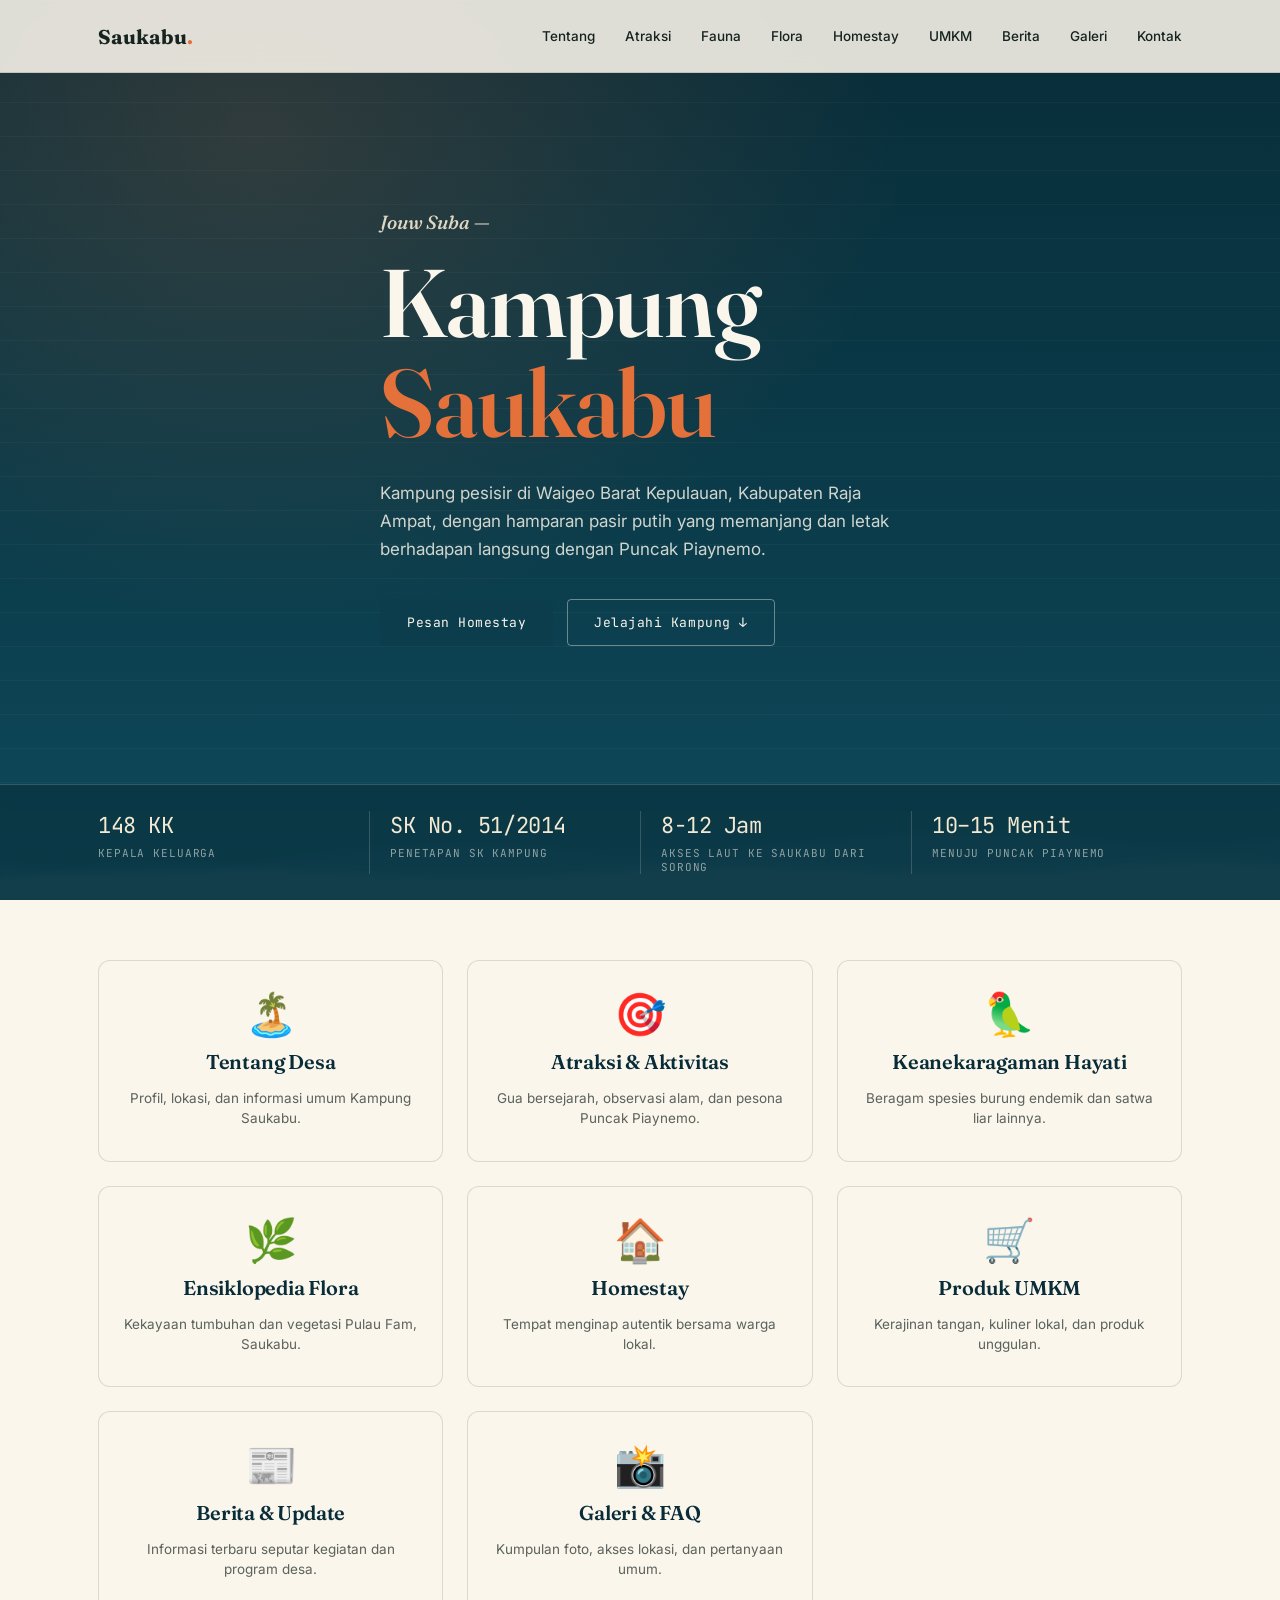
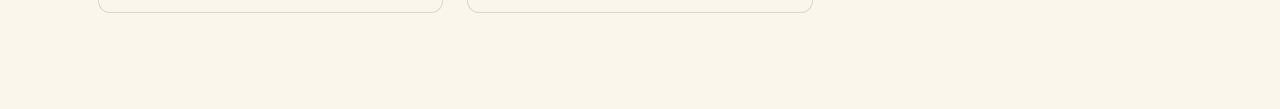
==== commit 82853c29: "Revert logo to text, fix UMKM and Berita loading locally, and display Flora PDF directly" ====
--- a/index.html
+++ b/index.html
@@ -1,1048 +1,1226 @@
-<!DOCTYPE html>
-<html lang="id">
-
-<head>
-  <meta charset="UTF-8">
-  <meta name="viewport" content="width=device-width, initial-scale=1.0">
-  <title>Kampung Saukabu — Waigeo Barat Kepulauan, Raja Ampat</title>
-  <meta name="description"
-    content="Kampung Saukabu, pesisir indah di Raja Ampat berhadapan langsung dengan Puncak Piaynemo. Homestay, snorkeling, diving, dan kebudayaan lokal yang autentik.">
-  <link rel="preconnect" href="https://fonts.googleapis.com">
-  <link rel="preconnect" href="https://fonts.gstatic.com" crossorigin>
-  <link
-    href="https://fonts.googleapis.com/css2?family=Fraunces:ital,opsz,wght@0,9..144,400;0,9..144,600;0,9..144,700;1,9..144,500&family=Inter:wght@400;500;600&family=JetBrains+Mono:wght@400;500&display=swap"
-    rel="stylesheet">
-  <link rel="stylesheet" href="style.css">
-  <script src="https://identity.netlify.com/v1/netlify-identity-widget.js"></script>
-</head>
-
-<body>
-
-  <!-- ===== NAV ===== -->
-  <header id="site-header">
-    <nav class="wrap nav-inner">
-      <a href="#beranda" class="logo">
-        <img src="images/logo.png" alt="Logo Saukabu" class="nav-logo-img" onerror="this.style.display='none'; this.nextElementSibling.style.display='inline-block';">
-        <span class="nav-logo-text" style="display:none;">Saukabu<span>.</span></span>
-      </a>
-      <div class="navlinks" id="navlinks">
-        <a href="#tentang">Tentang</a>
-        <a href="#atraksi">Atraksi</a>
-        <a href="#ekowisata">Fauna</a>
-        <a href="#flora">Flora</a>
-        <a href="#homestay">Homestay</a>
-        <a href="#umkm">UMKM</a>
-        <a href="#berita">Berita</a>
-        <a href="#galeri">Galeri</a>
-        <a href="#kontak">Kontak</a>
-      </div>
-      <button class="navToggle" id="navToggle" aria-label="Buka menu">
-        <span></span><span></span><span></span>
-      </button>
-    </nav>
-  </header>
-
-  <!-- ===== VIEW: DASHBOARD ===== -->
-  <div id="page-dashboard" class="page-view active">
-    <!-- ===== HERO ===== -->
-    <section class="hero" id="beranda">
-      <svg class="tide" viewBox="0 0 1440 120" preserveAspectRatio="none">
-        <path d="M0,80 C240,120 380,40 620,64 C860,88 980,20 1220,52 C1320,66 1400,58 1440,50 L1440,120 L0,120 Z"
-          fill="rgba(243,233,211,0.06)" />
-        <path d="M0,96 C260,60 420,110 660,90 C900,70 1040,104 1280,80 C1360,72 1410,78 1440,82 L1440,120 L0,120 Z"
-          fill="rgba(243,233,211,0.09)" />
-      </svg>
-      <div class="wrap hero-content">
-        <div class="greeting">Jouw Suba —</div>
-        <h1>Kampung<br><em>Saukabu</em></h1>
-        <p class="lede">Kampung pesisir di Waigeo Barat Kepulauan, Kabupaten Raja Ampat, dengan hamparan pasir putih
-          yang
-          memanjang dan letak berhadapan langsung dengan Puncak Piaynemo.</p>
-        <div class="hero-actions">
-          <a href="#kontak" class="btn solid">Pesan Homestay</a>
-          <a href="#tentang" class="btn ghost">Jelajahi Kampung ↓</a>
-        </div>
-      </div>
-      <div class="stat-strip">
-        <div class="wrap stat-grid">
-          <div class="stat">
-            <div class="num">148 KK</div>
-            <div class="label">Kepala Keluarga</div>
-          </div>
-          <div class="stat">
-            <div class="num">SK No. 51/2014</div>
-            <div class="label">Penetapan SK Kampung</div>
-          </div>
-          <div class="stat">
-            <div class="num">8-12 Jam</div>
-            <div class="label">Akses Laut ke Saukabu dari Sorong</div>
-          </div>
-          <div class="stat">
-            <div class="num">10–15 Menit</div>
-            <div class="label">Menuju Puncak Piaynemo</div>
-          </div>
-        </div>
-      </div>
-    </section>
-
-    <!-- DASHBOARD MENU -->
-    <div class="dash-menu">
-      <a href="#tentang" class="dash-card fade-up visible">
-        <div class="dash-icon">🏝️</div>
-        <h3 class="dash-title">Tentang Desa</h3>
-        <p class="dash-desc">Profil, lokasi, dan informasi umum Kampung Saukabu.</p>
-      </a>
-      <a href="#atraksi" class="dash-card fade-up visible">
-        <div class="dash-icon">🎯</div>
-        <h3 class="dash-title">Atraksi & Aktivitas</h3>
-        <p class="dash-desc">Gua bersejarah, observasi alam, dan pesona Puncak Piaynemo.</p>
-      </a>
-      <a href="#ekowisata" class="dash-card fade-up visible">
-        <div class="dash-icon">🦜</div>
-        <h3 class="dash-title">Keanekaragaman Hayati</h3>
-        <p class="dash-desc">Beragam spesies burung endemik dan satwa liar lainnya.</p>
-      </a>
-      <a href="#flora" class="dash-card fade-up visible">
-        <div class="dash-icon">🌿</div>
-        <h3 class="dash-title">Ensiklopedia Flora</h3>
-        <p class="dash-desc">Kekayaan tumbuhan dan vegetasi Pulau Fam, Saukabu.</p>
-      </a>
-      <a href="#homestay" class="dash-card fade-up visible">
-        <div class="dash-icon">🏠</div>
-        <h3 class="dash-title">Homestay</h3>
-        <p class="dash-desc">Tempat menginap autentik bersama warga lokal.</p>
-      </a>
-      <a href="#umkm" class="dash-card fade-up visible">
-        <div class="dash-icon">🛒</div>
-        <h3 class="dash-title">Produk UMKM</h3>
-        <p class="dash-desc">Kerajinan tangan, kuliner lokal, dan produk unggulan.</p>
-      </a>
-      <a href="#berita" class="dash-card fade-up visible">
-        <div class="dash-icon">📰</div>
-        <h3 class="dash-title">Berita & Update</h3>
-        <p class="dash-desc">Informasi terbaru seputar kegiatan dan program desa.</p>
-      </a>
-      <a href="#galeri" class="dash-card fade-up visible">
-        <div class="dash-icon">📸</div>
-        <h3 class="dash-title">Galeri & FAQ</h3>
-        <p class="dash-desc">Kumpulan foto, akses lokasi, dan pertanyaan umum.</p>
-      </a>
-    </div>
-  </div> <!-- /page-dashboard -->
-
-  <!-- ===== VIEW: TENTANG ===== -->
-  <div id="page-tentang" class="page-view">
-    <div class="back-btn-container"><a href="#dashboard" class="back-btn">← Kembali ke Beranda</a></div>
-    <!-- ===== TENTANG ===== -->
-    <section class="about section" id="tentang">
-      <div class="wrap">
-        <div class="eyebrow">Tentang Kampung</div>
-        <div class="about-grid">
-          <div>
-            <h2>Kampung pesisir dengan garis pantai pasir putih yang panjang</h2>
-            <p>Saukabu adalah kampung pesisir di Kabupaten Raja Ampat, Provinsi Papua Barat Daya, yang dikenal dengan
-              pesona pasir putihnya yang membentang cukup panjang di sepanjang bibir pantai. Keseharian masyarakat
-              Saukabu
-              bertumpu pada laut dan kebun — sebagian besar warga bermata pencaharian sebagai nelayan dan petani,
-              sekaligus mulai aktif terbuka bagi pengunjung dari berbagai daerah.
-            </p>
-            <p>Akses internet di Saukabu sudah berjalan lancar, sehingga pengunjung tetap dapat terhubung selama tinggal
-              di kampung — mulai dari mengabadikan momen di pantai hingga berbagi cerita perjalanan secara langsung.</p>
-          </div>
-          <div>
-            <div class="legalitas">
-              <div class="eyebrow" style="margin-bottom:14px;">Legalitas</div>
-              <div class="sk">
-                <b>Kampung Resmi Berstatus SK</b>
-                Ditetapkan oleh Pemerintah Kabupaten Raja Ampat<br>
-                No. SK &nbsp;: 51 Tahun 2014<br>
-                Lokasi &nbsp;: Distrik Waigeo Barat Kepulauan<br>
-                Status &nbsp;: Kampung Pesisir — 148 Kepala Keluarga
-              </div>
-            </div>
-
-            <div style="margin-top:18px; border-radius: 8px; overflow: hidden; border: 4px solid var(--paper); box-shadow: 0 4px 12px rgba(0,0,0,0.1);">
-              <img src="images/foto-kampung-saukabu.jpg" alt="Foto Kampung Saukabu" style="width: 100%; height: auto; display: block; aspect-ratio: 16/9; object-fit: cover;" onerror="this.onerror=null; this.src='https://placehold.co/800x450/e0dcd3/16231f?text=Foto+Kampung+Saukabu\n(Simpan+foto+sebagai+images/foto-kampung-saukabu.jpg)';">
-            </div>
-          </div>
-        </div>
-      </div>
-    </section>
-
-    <svg class="coastline" viewBox="0 0 1440 64" preserveAspectRatio="none">
-      <path d="M0,32 C200,60 340,4 560,28 C780,52 900,8 1140,30 C1280,42 1380,30 1440,24 L1440,64 L0,64 Z" />
-    </svg>
-
-    <!-- ===== PIAYNEMO ===== -->
-    <section class="proximity section" id="piaynemo">
-      <div class="wrap">
-        <div class="eyebrow" style="color:var(--coral);">Letak Istimewa</div>
-        <div class="prox-grid">
-          <div class="prox-visual">
-            <img src="images/galeri/DockPiaynemo.jpg" alt="Dermaga menuju Piaynemo"
-              class="prox-img">
-            <div class="prox-badge">
-              <span class="time">15'</span>
-              <span class="unit">Menit</span>
-              <span class="desc">Perjalanan Laut</span>
-            </div>
-          </div>
-          <div>
-            <h2>Gerbang Terdekat menuju Puncak Piaynemo</h2>
-            <p>Kampung Saukabu merupakan salah satu titik terdekat menuju Puncak Piaynemo, ikon Raja Ampat yang terkenal di dunia.
-              Hanya dengan perjalanan laut sekitar 10–15 menit dari desa, Anda sudah tiba di gugusan pulau karang
-              Piaynemo
-              yang menakjubkan.</p>
-            <p style="margin-top:14px;">Posisi strategis ini menjadikan Saukabu tempat singgah yang ideal — menawarkan
-              suasana kampung pesisir yang tenang, sekaligus basis terdekat untuk menjelajahi salah satu lanskap karst
-              paling ikonik di dunia.</p>
-          </div>
-        </div>
-      </div>
-    </section>
-  </div> <!-- /page-tentang -->
-
-  <!-- ===== VIEW: ATRAKSI ===== -->
-  <div id="page-atraksi" class="page-view">
-    <div class="back-btn-container"><a href="#dashboard" class="back-btn">← Kembali ke Beranda</a></div>
-    <!-- ===== ATRAKSI ===== -->
-    <section class="attractions section" id="atraksi">
-      <div class="wrap">
-        <div class="eyebrow">Atraksi & Aktivitas</div>
-        <h2 class="section-title">Lebih dari sekadar pantai — kehidupan kampung yang autentik</h2>
-
-        <div class="grid-3">
-          <div class="card card-img">
-            <div class="card-photo">
-              <img src="images/galeri/ArtefakGua1.jpg" alt="Artefak di Gua Saukabu" loading="lazy">
-            </div>
-            <div class="card-body">
-              <div class="tag">Petualangan</div>
-              <h3>Susur Gua &amp; Artefak</h3>
-              <p>Jelajahi gua-gua kapur di sekitar kampung yang menyimpan artefak peninggalan pendahulu yang masih terjaga. Dinding gua menjadi saksi bisu kisah leluhur Saukabu selama berabad-abad — sebuah perjalanan sejarah yang benar-benar langka.</p>
-            </div>
-          </div>
-          <div class="card card-img">
-            <div class="card-photo">
-              <img src="images/buku_album/Buku_Album_Saukabu-01.png" alt="Buku Album Saukabu" loading="lazy">
-            </div>
-            <div class="card-body">
-              <div class="tag">Jejak Pendahulu</div>
-              <h3>Buku Album Saukabu</h3>
-              <p>Telusuri sejarah dan dokumentasi awal Kampung Saukabu, termasuk inisiatif kawasan Taman Perlindungan Laut dari catatan Sea Sanctuaries Trust. Sebuah arsip hidup tentang kampung yang tumbuh bersama lautnya.</p>
-            </div>
-          </div>
-          <div class="card card-img">
-            <div class="card-photo">
-              <img src="images/fauna/Eclectus_roratus.jpeg" alt="Burung Bayan (Eclectus roratus)" loading="lazy">
-            </div>
-            <div class="card-body">
-              <div class="tag">Alam Liar</div>
-              <h3>Pengamatan Burung</h3>
-              <p>Amati langsung spesies burung endemik Papua seperti Burung Bayan, Nuri Pipi-Merah, dan Walik Dada Putih di habitat aslinya. Waktu terbaik adalah pagi hari — bawa teropong dan nikmati serenade alam liar Pulau Fam.</p>
-            </div>
-          </div>
-          <div class="card card-img">
-            <div class="card-photo">
-              <img src="images/galeri/DanauPulauFam.jpg" alt="Danau terbesar di Pulau Fam" loading="lazy">
-            </div>
-            <div class="card-body">
-              <div class="tag">Alam &amp; Hiking</div>
-              <h3>Danau Pedalaman Pulau Fam</h3>
-              <p>Pulau Fam menyimpan danau pedalaman terbesar di gugusan kepulauan ini. Jalur hiking menuju danau melewati hutan tropis yang lebat dan sering menjadi tempat pengamatan satwa liar yang tidak akan terlupakan.</p>
-            </div>
-          </div>
-          <div class="card card-img">
-            <div class="card-photo">
-              <img src="images/galeri/PemandanganPiaynemo.jpg" alt="Puncak Piaynemo Raja Ampat" loading="lazy">
-            </div>
-            <div class="card-body">
-              <div class="tag">Ikon Raja Ampat</div>
-              <h3>Puncak Piaynemo</h3>
-              <p>Dari Saukabu, Puncak Piaynemo — lanskap karst paling ikonik di dunia — hanya 10–15 menit perjalanan laut. Pemandangan gugusan pulau dari atas puncaknya adalah salah satu yang paling menakjubkan yang pernah ada.</p>
-            </div>
-          </div>
-          <div class="card card-img">
-            <div class="card-photo">
-              <img src="images/galeri/DockPiaynemo.jpg" alt="Snorkeling di perairan Saukabu" loading="lazy">
-            </div>
-            <div class="card-body">
-              <div class="tag">Bawah Laut</div>
-              <h3>Snorkeling &amp; Manta Ray</h3>
-              <p>Perairan di sekitar Kepulauan Pam termasuk dalam Segitiga Terumbu Karang Dunia. Snorkeling dari tepian homestay sudah menawarkan terumbu karang yang spektakuler, sementara Andau adalah spot legendaris untuk berenang bersama Manta Ray.</p>
-            </div>
-          </div>
-        </div>
-      </div>
-    </section>
-  </div> <!-- /page-atraksi -->
-
-  <!-- ===== VIEW: EKOWISATA ===== -->
-  <div id="page-ekowisata" class="page-view">
-    <!-- NATGEO-STYLE HERO BANNER -->
-    <div class="eco-hero">
-      <div class="eco-hero-overlay"></div>
-      <div class="eco-hero-content wrap">
-        <a href="#dashboard" class="back-btn" style="position:relative;z-index:3;margin-bottom:20px;display:inline-block;border-color:rgba(255,255,255,0.4);color:rgba(255,255,255,0.8);">← Kembali</a>
-        <div class="eyebrow" style="color:var(--sand);">Ekowisata & Konservasi</div>
-        <h1 class="eco-hero-title">Surga Tersembunyi<br><em>di Kepulauan Raja Ampat</em></h1>
-        <p class="eco-hero-sub">Kampung Saukabu bukan hanya tentang pantai — ia adalah rumah bagi satwa-satwa liar yang telah menghuni hutan dan perairannya selama ribuan tahun. Setiap kunjungan Anda turut mendukung pelestarian alam ini.</p>
-      </div>
-    </div>
-
-    <!-- INTRO STATS STRIP -->
-    <div class="eco-stats">
-      <div class="eco-stat">
-        <div class="eco-stat-num">4+</div>
-        <div class="eco-stat-label">Spesies Burung Terdokumentasi</div>
-      </div>
-      <div class="eco-stat">
-        <div class="eco-stat-num">2</div>
-        <div class="eco-stat-label">Famili Burung Utama</div>
-      </div>
-      <div class="eco-stat">
-        <div class="eco-stat-num">Dilindungi</div>
-        <div class="eco-stat-label">Status Konservasi Nasional</div>
-      </div>
-      <div class="eco-stat">
-        <div class="eco-stat-num">CITES II</div>
-        <div class="eco-stat-label">Perlindungan Perdagangan Internasional</div>
-      </div>
-    </div>
-
-    <!-- INTRO ARTICLE -->
-    <section class="eco-article">
-      <div class="wrap">
-        <div class="eco-article-grid">
-          <div class="eco-article-text">
-            <div class="eyebrow">Tentang Ekowisata Saukabu</div>
-            <h2>Birdwatching di Pulau Fam — Pengalaman yang Langka</h2>
-            <p>Pulau Fam, tempat berdirinya Kampung Saukabu, termasuk dalam gugusan kepulauan di Kabupaten Raja Ampat yang dikenal sebagai salah satu pusat keanekaragaman hayati tertinggi di dunia. Hutan tropis yang masih terjaga dan perairan yang kaya nutrisi menciptakan ekosistem yang sempurna bagi beragam satwa liar.</p>
-            <p style="margin-top:16px;">Kegiatan pengamatan burung (<em>birdwatching</em>) di Saukabu telah diinisiasi oleh Tim KKN-PPM UGM 2026, dengan menghasilkan inventarisasi awal spesies yang kini dapat Anda lihat di bawah. Semakin banyak spesies yang akan didokumentasikan seiring berjalannya waktu.</p>
-            <div class="eco-info-box">
-              <div class="eco-info-item">🌅 <strong>Waktu Terbaik:</strong> Pagi hari pukul 06.00–09.00</div>
-              <div class="eco-info-item">🔭 <strong>Perlengkapan:</strong> Teropong & kamera telephoto sangat dianjurkan</div>
-              <div class="eco-info-item">🌿 <strong>Area:</strong> Tepi hutan, tepian sungai kecil, dan tajuk pohon buah</div>
-              <div class="eco-info-item">🤫 <strong>Tips:</strong> Diam dan sabar adalah kunci utama pengamatan satwa liar</div>
-            </div>
-          </div>
-          <div class="eco-article-side">
-            <div class="eco-conservation-box">
-              <div class="eco-con-title">🛡️ Sistem Perlindungan Satwa</div>
-              <div class="eco-con-item">
-                <span class="eco-con-badge iucn-lc">LC</span>
-                <span>Least Concern — Risiko Rendah (IUCN)</span>
-              </div>
-              <div class="eco-con-item">
-                <span class="eco-con-badge iucn-nt">NT</span>
-                <span>Near Threatened — Hampir Terancam</span>
-              </div>
-              <div class="eco-con-item">
-                <span class="eco-con-badge iucn-vu">VU</span>
-                <span>Vulnerable — Rentan</span>
-              </div>
-              <div class="eco-con-item">
-                <span class="eco-con-badge cites">CITES II</span>
-                <span>Perdagangan dikontrol ketat secara internasional</span>
-              </div>
-              <div class="eco-con-item">
-                <span class="eco-con-badge" style="background:#1a237e;color:#fff;">P.106</span>
-                <span>Dilindungi penuh oleh hukum Indonesia</span>
-              </div>
-            </div>
-          </div>
-        </div>
-      </div>
-    </section>
-
-    <!-- BIRD SPECIES GALLERY -->
-    <section class="fauna section" id="ekowisata" style="background:var(--ink);">
-      <div class="wrap">
-        <div class="eyebrow" style="color:var(--coral);">Inventaris Burung Saukabu</div>
-        <h2 class="section-title" style="color:var(--paper);">Spesies yang Berhasil Didokumentasikan</h2>
-        <p style="margin:14px 0 40px; max-width:640px; line-height:1.7; color:rgba(251,246,236,0.7);">Berikut adalah spesies-spesies burung yang telah diidentifikasi di sekitar Kampung Saukabu oleh Tim KKN-PPM UGM Periode 2 Tahun 2026. Dokumentasi terus berlanjut.</p>
-        <div class="natgeo-grid" id="fauna-container">
-          <!-- Fauna cards loaded from data/fauna.json -->
-        </div>
-      </div>
-    </section>
-  </div> <!-- /page-ekowisata -->
-
-  <!-- ===== VIEW: FLORA ===== -->
-  <div id="page-flora" class="page-view">
-    <!-- FLORA HERO -->
-    <div class="eco-hero" style="min-height:50vh;">
-      <div class="eco-hero-overlay"></div>
-      <div class="eco-hero-content wrap">
-        <a href="#dashboard" class="back-btn" style="position:relative;z-index:3;margin-bottom:20px;display:inline-block;border-color:rgba(255,255,255,0.4);color:rgba(255,255,255,0.8);">← Kembali</a>
-        <div class="eyebrow" style="color:var(--sand);">Ensiklopedia Tumbuhan</div>
-        <h1 class="eco-hero-title">Flora<br><em>Kampung Saukabu</em></h1>
-        <p class="eco-hero-sub">Dokumentasi kekayaan vegetasi dan tumbuhan yang tumbuh di Pulau Fam dan sekitar Kampung Saukabu, disusun oleh Tim KKN-PPM UGM Periode 2 Tahun 2026.</p>
-      </div>
-    </div>
-
-    <!-- FLORA STATS -->
-    <div class="eco-stats">
-      <div class="eco-stat"><div class="eco-stat-num">22</div><div class="eco-stat-label">Spesies Tumbuhan</div></div>
-      <div class="eco-stat"><div class="eco-stat-num">39</div><div class="eco-stat-label">Spesies Burung</div></div>
-      <div class="eco-stat"><div class="eco-stat-num">Pulau Fam</div><div class="eco-stat-label">Wilayah Dokumentasi</div></div>
-      <div class="eco-stat"><div class="eco-stat-num">2026</div><div class="eco-stat-label">Tahun Inventarisasi</div></div>
-    </div>
-
-    <!-- FLORA GRID -->
-    <section class="eco-article" style="padding: 60px 0; background: var(--paper);">
-      <div class="wrap">
-        <div class="eyebrow">Inventarisasi Tumbuhan</div>
-        <h2 style="margin-bottom:8px;">Spesies Tumbuhan di Saukabu</h2>
-        <p style="color:rgba(22,35,31,0.7); margin-bottom:36px; max-width:640px; line-height:1.7; font-size:14px;">Dokumentasi 22 spesies pohon dan tumbuhan yang tumbuh di Kampung Saukabu dan Pulau Fam, disusun oleh Tim KKN-PPM UGM Periode 2 Tahun 2026.</p>
-        <div class="natgeo-grid" id="flora-container">
-          <!-- Flora cards loaded from data/flora.json -->
-        </div>
-      </div>
-    </section>
-
-    <!-- PDF DOWNLOAD -->
-    <section style="padding: 40px 0; background: var(--sand);">
-      <div class="wrap" style="text-align:center;">
-        <div class="eyebrow">Dokumen Lengkap</div>
-        <h2 style="margin-bottom:12px;">Ensiklopedia Flora Saukabu</h2>
-        <p style="color:rgba(22,35,31,0.7); margin-bottom:24px; font-size:14px;">Unduh atau buka dokumen PDF lengkap ensiklopedia flora Saukabu.</p>
-        <div class="flora-actions" style="justify-content:center;">
-          <a href="Ensiklopedia_Flora_Saukabu%20(1).pdf" target="_blank" class="btn solid">Buka PDF ↗</a>
-          <a href="Ensiklopedia_Flora_Saukabu%20(1).pdf" download class="btn ghost">⬇ Unduh PDF</a>
-        </div>
-      </div>
-    </section>
-  </div> <!-- /page-flora -->
-
-  <!-- ===== VIEW: HOMESTAY ===== -->
-  <div id="page-homestay" class="page-view">
-    <!-- HOMESTAY HERO -->
-    <div class="hs-hero">
-      <div class="hs-hero-overlay"></div>
-      <div class="hs-hero-content wrap">
-        <a href="#dashboard" class="back-btn" style="position:relative;z-index:3;margin-bottom:20px;display:inline-block;border-color:rgba(255,255,255,0.4);color:rgba(255,255,255,0.8);">← Kembali</a>
-        <div class="eyebrow" style="color:var(--sand);">Tempat Menginap</div>
-        <h1 class="hs-hero-title">Homestay di<br><em>Kampung Saukabu</em></h1>
-        <p class="hs-hero-sub">Menginap langsung di rumah warga dan rasakan kehidupan pesisir Raja Ampat yang autentik. Setiap homestay dikelola oleh keluarga lokal yang ramah dan berpengalaman melayani wisatawan dari seluruh dunia.</p>
-        <div class="hs-hero-stats">
-          <div class="hs-stat-item"><span class="hs-stat-num">8</span><span class="hs-stat-label">Homestay Tersedia</span></div>
-          <div class="hs-stat-item"><span class="hs-stat-num">Rp 350rb</span><span class="hs-stat-label">Mulai dari</span></div>
-          <div class="hs-stat-item"><span class="hs-stat-num">3x</span><span class="hs-stat-label">Makan Sehari</span></div>
-        </div>
-      </div>
-    </div>
-
-    <!-- HOMESTAY INFO BANNER -->
-    <div class="hs-info-banner">
-      <div class="wrap hs-info-grid">
-        <div class="hs-info-item">💡 <strong>Listrik</strong> — Generator aktif pukul 18.00 – 06.00. Siapkan powerbank!</div>
-        <div class="hs-info-item">💧 <strong>Air Bersih</strong> — Bersumber dari sumur. Air minum pakai galon.</div>
-        <div class="hs-info-item">📶 <strong>Internet</strong> — Sinyal 4G tersedia, kecepatan bervariasi.</div>
-        <div class="hs-info-item">💵 <strong>Pembayaran</strong> — Hanya tunai (cash). Tidak ada ATM di pulau.</div>
-      </div>
-    </div>
-
-    <section class="section" id="homestay" style="background:var(--paper);">
-      <div class="wrap">
-        <div class="eyebrow">Pilih Homestay Anda</div>
-        <h2 class="section-title">8 Homestay Pilihan di Saukabu</h2>
-        <p style="margin:14px 0 40px; max-width:640px; line-height:1.7; color:rgba(22,35,31,0.75);">Semua homestay melayani pemesanan langsung via WhatsApp. Hubungi pemilik untuk mengkonfirmasi ketersediaan kamar sebelum berkunjung.</p>
-        <div class="hs-grid" id="homestay-container"></div>
-      </div>
-    </section>
-
-  <!-- ===== VIEW: UMKM ===== -->
-
-  <div id="page-umkm" class="page-view">
-    <div class="back-btn-container"><a href="#dashboard" class="back-btn">← Kembali ke Beranda</a></div>
-    <!-- ===== UMKM ===== -->
-    <section class="section" id="umkm" style="background:rgba(22,35,31,0.03);">
-      <div class="wrap">
-        <div class="eyebrow">Produk Lokal</div>
-        <h2 class="section-title">UMKM Kampung Saukabu</h2>
-        <p style="margin:14px 0 40px; max-width:640px; line-height:1.7; color:rgba(22,35,31,0.75);">Dukung perekonomian
-          warga dengan membeli produk-produk lokal asli Saukabu. Hubungi langsung penjual untuk pemesanan.</p>
-        <div class="umkm-grid" id="umkm-container">
-          <!-- UMKM cards loaded from data/umkm.json -->
-        </div>
-      </div>
-    </section>
-  </div> <!-- /page-umkm -->
-
-  <!-- ===== VIEW: BERITA ===== -->
-  <div id="page-berita" class="page-view">
-    <div class="back-btn-container"><a href="#dashboard" class="back-btn">← Kembali ke Beranda</a></div>
-    <!-- ===== BERITA / UPDATE ===== -->
-    <section class="news section" id="berita">
-      <div class="wrap">
-        <div class="eyebrow">Berita &amp; Update</div>
-        <h2 class="section-title">Kabar terbaru dari Saukabu</h2>
-
-        <!-- =====================================================
-      ✏️ CARA TAMBAH BERITA BARU:
-      1. Salin satu blok <article class="news-card"> ... </article>
-      2. Tempel di PALING ATAS (sebelum berita pertama)
-      3. Ubah: tanggal, judul, dan isi paragraf
-      4. Simpan file — selesai!
-      (Tidak perlu belajar coding, cukup ganti teksnya saja)
-    ===================================================== -->
-        <div class="news-grid" id="news-container">
-          <!-- News cards will be loaded here dynamically from data/berita.json via CMS -->
-        </div>
-      </div>
-    </section>
-  </div> <!-- /page-berita -->
-
-  <!-- ===== VIEW: GALERI & FAQ ===== -->
-  <div id="page-galeri" class="page-view">
-    <div class="back-btn-container"><a href="#dashboard" class="back-btn">← Kembali ke Beranda</a></div>
-    <!-- ===== AKSES ===== -->
-    <section class="akses section" id="akses">
-      <div class="wrap">
-        <div class="eyebrow">Akses &amp; Lokasi</div>
-        <h2 class="section-title">Cara menuju Kampung Saukabu</h2>
-        <div class="akses-grid">
-          <div class="akses-step">
-            <div class="k">Rute 1</div>
-            <h3>Kapal ASDP Terubuk 1</h3>
-            <p>Dari pelabuhan di Sorong, Anda dapat menggunakan kapal feri ASDP Terubuk 1 menuju <a
-                href="https://maps.app.goo.gl/BhGsBBAVpLY1Kzu67" target="_blank"
-                style="color:var(--ocean-deep); text-decoration:underline;">Pulau Fambemuk (Desa Pam)</a>.</p>
-          </div>
-          <div class="akses-step">
-            <div class="k">Rute 2</div>
-            <h3>Speedboat ke Saukabu</h3>
-            <p>Setelah tiba di pelabuhan Desa Pam, perjalanan dilanjutkan menggunakan speedboat atau longboat sekitar 15
-              menit langsung menuju Pulau Fam (Desa Saukabu).</p>
-          </div>
-          <div class="akses-step">
-            <div class="k">Konektivitas</div>
-            <h3>Internet Lancar</h3>
-            <p>Meski berada di kampung pesisir yang cukup terpencil, akses internet di Saukabu sudah berjalan lancar
-              untuk
-              kebutuhan pengunjung.</p>
-          </div>
-        </div>
-      </div>
-    </section>
-
-    <svg class="coastline flip" viewBox="0 0 1440 64" preserveAspectRatio="none">
-      <path d="M0,30 C220,4 360,52 580,28 C800,4 940,50 1180,26 C1300,14 1390,20 1440,26 L1440,64 L0,64 Z" />
-    </svg>
-
-    <!-- ===== GALERI ===== -->
-    <section class="gallery section" id="galeri">
-      <div class="wrap">
-        <div class="eyebrow">Galeri</div>
-        <h2 class="section-title">Momen di Saukabu</h2>
-
-        <!-- =====================================================
-      📸 CARA ISI GALERI DENGAN FOTO ASLI:
-      1. Buat folder bernama "images" di folder ini
-      2. Simpan foto di sana (mis: images/pantai1.jpg)
-      3. Untuk setiap foto, ganti <div class="gal-slot"><span>...</span></div>
-         dengan: <div class="gal-slot"><img src="images/pantai1.jpg" alt="Pantai Saukabu"></div>
-      4. Untuk tambah foto baru, salin baris <div class="gal-slot">...</div>
-         dan tempel di bawahnya
-    ===================================================== -->
-        <div class="gal-grid">
-          <div class="gal-slot"><img src="images/KKN-PPM-UGM_Periode2_2026-LandscapePemandanganPiaynemo.jpg"
-              alt="Lanskap Puncak Piaynemo, Raja Ampat"></div>
-          <div class="gal-slot album-slot" onclick="openAlbum()" title="Klik untuk membaca Buku Album (21 Halaman)">
-            <img src="images/BukuAlbumSaukabu_FIXED/Buku%20Album%20Saukabu-01.png"
-              alt="Buku Album Saukabu - Taman Perlindungan Laut">
-            <div class="album-overlay">Buka Album (21 Halaman)</div>
-          </div>
-          <div class="gal-slot"><img src="images/KKN-PPM-UGM_Periode2_2026-ArtefakGua1.jpg"
-              alt="Artefak peninggalan pendahulu di Gua"></div>
-          <div class="gal-slot"><img
-              src="images/InventarisBurung/KKN-PPM-UGM_Periode2_2026-PtilinopusRivoli-WalikDadaPutih.jpeg"
-              alt="Walik Dada Putih (Ptilinopus rivoli)"></div>
-          <div class="gal-slot"><img src="images/InventarisBurung/KKN-PPM-UGM_Periode2_2026-EclectusRoratus.jpeg"
-              alt="Burung Bayan (Eclectus roratus)"></div>
-          <div class="gal-slot"><img src="images/KKN-PPM-UGM_Periode2_2026-DanauTerbesarDiPulauFam.jpg"
-              alt="Danau terbesar di Pulau Fam, Saukabu"></div>
-          <div class="gal-slot"><img
-              src="images/KKN-PPM-UGM_Periode2_2026-KoordinasiPemetaanDanPemasanganPetaSaukabuAtauPulauFam.jpg"
-              alt="Koordinasi pemetaan wilayah Saukabu"></div>
-          <div class="gal-slot"><img src="images/KKN-PPM-UGM_Periode2_2026-PerayaanUlangTahunSaukabuKe26-1.jpg"
-              alt="Perayaan HUT Saukabu ke-26"></div>
-          <div class="gal-slot"><img src="images/KKN-PPM-UGM_Periode2_2026-DockKapalPiaynemo.jpg"
-              alt="Dermaga dan perjalanan laut menuju Piaynemo"></div>
-        </div>
-      </div>
-    </section>
-
-    <!-- ===== FAQ ===== -->
-    <section class="faq section" id="faq">
-      <div class="wrap">
-        <div class="eyebrow">Pertanyaan Umum</div>
-        <h2 class="section-title">Yang sering ditanyakan pengunjung</h2>
-
-        <!-- =====================================================
-      ✏️ CARA TAMBAH FAQ BARU:
-      Salin blok <details class="faq-item"> ... </details>
-      dan tempel di bawah. Ubah pertanyaan & jawaban.
-    ===================================================== -->
-        <div class="faq-list">
-          <details class="faq-item">
-            <summary>Apakah ada homestay di Saukabu?</summary>
-            <p>Ya, tersedia 8 homestay milik warga kampung. Kunjungi bagian <a href="#homestay"
-                style="color:var(--coral);">Homestay</a> untuk melihat daftar dan menghubungi langsung pemiliknya via
-              WhatsApp.</p>
-          </details>
-          <details class="faq-item">
-            <summary>Apakah ada listrik di Saukabu?</summary>
-            <p>Ada! Listrik di Saukabu menggunakan generator berbahan bakar solar/bensin yang aktif dari pukul
-              <strong>18.00 hingga 06.00</strong>. Di luar jam tersebut, tidak ada aliran listrik, jadi pastikan
-              perangkat Anda terisi penuh di malam hari.
-            </p>
-          </details>
-          <details class="faq-item">
-            <summary>Bagaimana dengan air bersih di Saukabu?</summary>
-            <p>Air bersih di Saukabu bersumber dari sumur. Tersedia untuk kebutuhan sehari-hari.</p>
-          </details>
-          <details class="faq-item">
-            <summary>Bagaimana cara ke Saukabu dari Sorong?</summary>
-            <p>Dari Sorong, naik kapal ASDP Terubuk 1 menuju Pulau Fambemuk (Desa Pam), kemudian lanjut
-              speedboat/longboat sekitar 15 menit ke Pulau Fam (Desa Saukabu). Total perjalanan laut sekitar 2–2,5 jam.
-            </p>
-          </details>
-          <details class="faq-item">
-            <summary>Apakah ada sinyal HP dan internet di Saukabu?</summary>
-            <p>Ya, akses internet di Saukabu sudah berjalan lancar. Pengunjung dapat tetap terhubung selama tinggal di
-              kampung.</p>
-          </details>
-          <details class="faq-item">
-            <summary>Apakah ada kendaraan bermotor di Saukabu?</summary>
-            <p>Tidak ada kendaraan bermotor darat di Saukabu. Transportasi utama adalah kapal dan perahu. Ini justru
-              menjadi bagian dari keunikan kampung pesisir ini!</p>
-          </details>
-          <details class="faq-item">
-            <summary>Apa saja yang bisa dilakukan di Saukabu?</summary>
-            <p>Banyak! Antara lain: susur gua melihat artefak peninggalan pendahulu, pengamatan burung endemik,
-              menelusuri sejarah dari Buku Album Saukabu, dan mengunjungi Puncak Piaynemo yang hanya 10–15 menit dari
-              kampung.</p>
-          </details>
-          <details class="faq-item">
-            <summary>Kapan waktu terbaik berkunjung ke Saukabu?</summary>
-            <p>Waktu terbaik umumnya antara Oktober hingga April saat cuaca lebih tenang dan laut lebih bersahabat untuk
-              perjalanan laut.</p>
-          </details>
-          <details class="faq-item">
-            <summary>Apakah ada fasilitas kesehatan di Saukabu?</summary>
-            <p>Di Saukabu tersedia Pustu (Puskesmas Pembantu). Untuk fasilitas yang lebih lengkap, Puskesmas terdekat
-              berada di Pulau Manyaifun.</p>
-          </details>
-        </div>
-      </div>
-    </section>
-  </div> <!-- /page-galeri -->
-
-  <!-- ===== FOOTER / KONTAK ===== -->
-  <footer id="kontak">
-    <div class="wrap footer-top">
-      <div class="greeting" style="justify-content:center;display:flex;">Sampai Bertemu di Saukabu</div>
-      <h2>Jouw Suba.</h2>
-      <p class="footer-tagline">Informasi detail dapat diakses melalui media sosial kami.</p>
-
-      <!-- SOSIAL MEDIA -->
-      <div class="socmed-row">
-        <a href="https://instagram.com/desawisatasaukabu" target="_blank" class="socmed-btn" id="sosmed-ig"
-          aria-label="Instagram">
-          <svg viewBox="0 0 24 24" fill="none" stroke="currentColor" stroke-width="2">
-            <rect x="2" y="2" width="20" height="20" rx="5" ry="5" />
-            <circle cx="12" cy="12" r="4" />
-            <circle cx="17.5" cy="6.5" r="1" fill="currentColor" stroke="none" />
-          </svg>
-          Instagram
-        </a>
-      </div>
-
-      <div class="contact-cards">
-        <div class="contact-card" id="contact-location">
-          <div class="contact-icon">📍</div>
-          <div class="contact-label">Lokasi</div>
-          <div class="contact-val">Distrik Waigeo Barat Kepulauan, Kab. Raja Ampat</div>
-        </div>
-        <div class="contact-card" id="contact-status">
-          <div class="contact-icon">🏖️</div>
-          <div class="contact-label">Status</div>
-          <div class="contact-val">Kampung Berstatus SK Resmi<br>SK No. 51 Tahun 2014</div>
-        </div>
-      </div>
-    </div>
-    <div class="wrap footer-bottom">
-      <div>Kampung Saukabu — Waigeo Barat Kepulauan, Kabupaten Raja Ampat, Papua Barat Daya</div>
-      <div>&copy; 2026 Tim KKN-PPM UGM Periode 2 "Amai Pulau Pam" | DesaSaukabu.com</div>
-    </div>
-  </footer>
-
-  <script>
-    // ===== SPA ROUTING LOGIC =====
-    // Mapping khusus: hash → page-id
-    const routeMap = {
-      '#beranda': 'page-dashboard',
-      '#dashboard': 'page-dashboard',
-      '#tentang': 'page-tentang',
-      '#piaynemo': 'page-tentang',
-      '#atraksi': 'page-atraksi',
-      '#ekowisata': 'page-ekowisata',
-      '#homestay': 'page-homestay',
-      '#umkm': 'page-umkm',
-      '#berita': 'page-berita',
-      '#galeri': 'page-galeri',
-      '#akses': 'page-galeri',
-      '#faq': 'page-galeri',
-      '#kontak': 'page-galeri',  // footer kontak ada di page-galeri
-      '#flora': 'page-flora'
-    };
-
-    function handleRouting() {
-      const hash = window.location.hash || '#dashboard';
-      const pages = document.querySelectorAll('.page-view');
-      const targetId = routeMap[hash] || null;
-
-      pages.forEach(page => {
-        if (targetId ? page.id === targetId : `#${page.id.replace('page-', '')}` === hash) {
-          page.classList.add('active');
-        } else {
-          page.classList.remove('active');
-        }
-      });
-
-      // Fallback ke dashboard jika tidak ditemukan
-      const anyActive = document.querySelector('.page-view.active');
-      if (!anyActive) {
-        document.getElementById('page-dashboard').classList.add('active');
-        window.history.replaceState(null, null, ' ');
-      }
-
-      // Scroll ke anchor jika ada (contoh: #kontak scroll ke footer)
-      setTimeout(() => {
-        if (hash === '#kontak') {
-          document.querySelector('footer')?.scrollIntoView({ behavior: 'smooth' });
-        } else {
-          window.scrollTo(0, 0);
-        }
-      }, 50);
-    }
-
-    window.addEventListener('hashchange', handleRouting);
-    window.addEventListener('load', handleRouting);
-
-    // ===== MOBILE MENU =====
-    const toggle = document.getElementById('navToggle');
-    const links = document.getElementById('navlinks');
-    toggle.addEventListener('click', () => {
-      const isOpen = links.classList.toggle('open');
-      toggle.setAttribute('aria-expanded', isOpen);
-    });
-    // tutup menu saat link diklik
-    links.querySelectorAll('a').forEach(a => {
-      a.addEventListener('click', () => links.classList.remove('open'));
-    });
-
-    // ===== SCROLL: header shadow =====
-    const header = document.getElementById('site-header');
-    window.addEventListener('scroll', () => {
-      header.classList.toggle('scrolled', window.scrollY > 20);
-    });
-
-    // ===== ANIMASI MASUK (fade-in saat muncul di layar) =====
-    const observer = new IntersectionObserver((entries) => {
-      entries.forEach(e => { if (e.isIntersecting) { e.target.classList.add('visible'); } });
-    }, { threshold: 0.12 });
-
-    function observeElements() {
-      document.querySelectorAll('.dash-card, .card, .news-card, .akses-step, .faq-item, .contact-card, .gal-slot').forEach(el => {
-        el.classList.add('fade-up');
-        observer.observe(el);
-      });
-    }
-    window.addEventListener('load', observeElements);
-  </script>
-
-  <!-- ===== MODAL BUKU ALBUM ===== -->
-  <div id="albumModal" class="modal">
-    <span class="modal-close" onclick="closeAlbum()">&times;</span>
-    <div class="modal-content">
-      <img id="albumImage" src="" alt="Buku Album Saukabu">
-      <div class="modal-nav">
-        <button onclick="prevPage()">&#10094; Prev</button>
-        <span id="pageIndicator">1 / 21</span>
-        <button onclick="nextPage()">Next &#10095;</button>
-      </div>
-    </div>
-  </div>
-
-  <script>
-    const totalAlbumPages = 21;
-    let currentIndex = 1; // Used for both album page and gallery index
-    let isAlbumMode = false;
-
-    // Array memuat SEMUA foto yang diunggah
-    const galleryImages = [
-      "images/KKN-PPM-UGM_Periode2_2026-LandscapePemandanganPiaynemo.jpg",
-      "images/KKN-PPM-UGM_Periode2_2026-ArtefakGua1.jpg",
-      "images/KKN-PPM-UGM_Periode2_2026-ArtefakGua2.jpg",
-      "images/KKN-PPM-UGM_Periode2_2026-ArtefakGua3.jpg",
-      "images/KKN-PPM-UGM_Periode2_2026-ArtefakGua4.jpg",
-      "images/KKN-PPM-UGM_Periode2_2026-DanauTerbesarDiPulauFam.jpg",
-      "images/KKN-PPM-UGM_Periode2_2026-DockKapalPiaynemo.jpg",
-      "images/KKN-PPM-UGM_Periode2_2026-KoordinasiPemetaanDanPemasanganPetaSaukabuAtauPulauFam.jpg",
-      "images/KKN-PPM-UGM_Periode2_2026-KunjunganTimKKNKePiaynemo1.jpg",
-      "images/KKN-PPM-UGM_Periode2_2026-KunjunganTimKKNKePiaynemo2.jpg",
-      "images/KKN-PPM-UGM_Periode2_2026-PenyambutanDiDesaPam.jpg",
-      "images/KKN-PPM-UGM_Periode2_2026-PenyerahanMahasiswaDariDosenPembimbingLapanganKeDesaSaukabu.jpg",
-      "images/KKN-PPM-UGM_Periode2_2026-PerayaanUlangTahunSaukabuKe26-1.jpg",
-      "images/InventarisBurung/KKN-PPM-UGM_Periode2_2026-EclectusRoratus.jpeg",
-      "images/InventarisBurung/KKN-PPM-UGM_Periode2_2026-GeoffroyusGeoffroyi.jpeg",
-      "images/InventarisBurung/KKN-PPM-UGM_Periode2_2026-PtilinopusRivoli-WalikDadaPutih.jpeg",
-      "images/InventarisBurung/KKN-PPM-UGM_Periode2_2026-RhipiduraLeucophrys.jpeg"
-    ];
-
-    const albumModal = document.getElementById('albumModal');
-    const albumImg = document.getElementById('albumImage');
-    const pageIndicator = document.getElementById('pageIndicator');
-
-    // Initialize regular gallery images to open in lightbox
-    document.addEventListener("DOMContentLoaded", () => {
-      const galSlots = document.querySelectorAll('.gal-slot:not(.album-slot) img');
-      galSlots.forEach((img) => {
-        img.style.cursor = 'zoom-in';
-        img.addEventListener('click', () => {
-          isAlbumMode = false;
-          // Cari index gambar yang diklik di array galleryImages, jika tidak ketemu, mulai dari 0
-          const clickedSrc = img.getAttribute('src');
-          let matchedIndex = galleryImages.findIndex(src => src === clickedSrc);
-          currentIndex = matchedIndex !== -1 ? matchedIndex : 0;
-
-          updateLightbox();
-          albumModal.style.display = 'flex';
-          document.body.style.overflow = 'hidden';
-        });
-      });
-    });
-
-    function openAlbum() {
-      isAlbumMode = true;
-      currentIndex = 1;
-      updateLightbox();
-      albumModal.style.display = 'flex';
-      document.body.style.overflow = 'hidden';
-    }
-
-    function closeAlbum() {
-      albumModal.style.display = 'none';
-      document.body.style.overflow = 'auto';
-    }
-
-    function nextPage() {
-      if (isAlbumMode) {
-        if (currentIndex < totalAlbumPages) currentIndex++;
-      } else {
-        if (currentIndex < galleryImages.length - 1) currentIndex++;
-      }
-      updateLightbox();
-    }
-
-    function prevPage() {
-      if (currentIndex > (isAlbumMode ? 1 : 0)) {
-        currentIndex--;
-        updateLightbox();
-      }
-    }
-
-    function updateLightbox() {
-      if (isAlbumMode) {
-        let pageNum = currentIndex < 10 ? '0' + currentIndex : currentIndex;
-        albumImg.src = `images/BukuAlbumSaukabu_FIXED/Buku Album Saukabu-${pageNum}.png`;
-        pageIndicator.innerText = `${currentIndex} / ${totalAlbumPages}`;
-      } else {
-        albumImg.src = galleryImages[currentIndex];
-        pageIndicator.innerText = `${currentIndex + 1} / ${galleryImages.length}`;
-      }
-    }
-
-    // Close on click outside
-    window.onclick = function (event) {
-      if (event.target == albumModal) {
-        closeAlbum();
-      }
-    }
-
-    // ===== CMS DATA FETCHING =====
-    async function loadCMSData() {
-      try {
-        // Load Homestay
-        const hsRes = await fetch('data/homestay.json');
-        if (hsRes.ok) {
-          const hsData = await hsRes.json();
-          const hsContainer = document.getElementById('homestay-container');
-          hsContainer.innerHTML = '';
-          hsData.items.forEach((item, i) => {
-            const waMsg = encodeURIComponent(`Halo ${item.owner}, saya tertarik menginap di ${item.name}. Apakah ada kamar tersedia?`);
-            const imgHtml = item.image ? `<img src="${item.image}" alt="${item.name}" class="hs-img">` : `<div class="hs-img-placeholder">🏝️</div>`;
-            const highlightsHtml = (item.highlights||[]).map(h => `<span class="hs-chip">${h}</span>`).join('');
-            const sraLink = item.stayrajaampat ? `<a href="${item.stayrajaampat}" target="_blank" class="hs-sra-link">Lihat di Stay Raja Ampat ↗</a>` : '';
-            hsContainer.innerHTML += `
-              <div class="hs-card fade-up visible">
-                <div class="hs-img-wrap">${imgHtml}<div class="hs-overlay-num">${String(i+1).padStart(2,'0')}</div></div>
-                <div class="hs-body">
-                  <div class="hs-chips">${highlightsHtml}</div>
-                  <h3 class="hs-name">${item.name}</h3>
-                  <div class="hs-tagline">${item.tagline||''}</div>
-                  <div class="hs-owner">👤 ${item.owner}</div>
-                  <p class="hs-desc">${item.description}</p>
-                  <div class="hs-meta-row">
-                    <div class="hs-meta-item">🛏 <strong>Kamar:</strong> ${item.rooms||'-'}</div>
-                    <div class="hs-meta-item">💰 <strong>Harga:</strong> ${item.price||'-'}</div>
-                  </div>
-                  <div class="hs-transport">⛵ ${item.transport||''}</div>
-                  <div class="hs-actions">
-                    <a href="https://wa.me/${item.phone}?text=${waMsg}" target="_blank" class="btn solid hs-btn">WhatsApp →</a>
-                    ${sraLink}
-                  </div>
-                </div>
-              </div>
-            `;
-          });
-        }
-
-        // Load UMKM
-        const umkmRes = await fetch('data/umkm.json');
-        if (umkmRes.ok) {
-          const umkmData = await umkmRes.json();
-          const umkmContainer = document.getElementById('umkm-container');
-          umkmContainer.innerHTML = '';
-          umkmData.items.forEach(item => {
-            const waMsg = encodeURIComponent(`Halo ${item.seller}, saya tertarik dengan produk ${item.name}. Apakah masih tersedia?`);
-            const imgHtml = item.image ? `<img src="${item.image}" alt="${item.name}" class="umkm-img">` : `<div class="umkm-img-placeholder">🛒</div>`;
-            umkmContainer.innerHTML += `
-              <div class="umkm-card fade-up visible">
-                ${imgHtml}
-                <div class="umkm-body">
-                  <h4 class="umkm-name">${item.name}</h4>
-                  <div class="umkm-seller">Penjual: ${item.seller}</div>
-                  <p class="umkm-desc">${item.description}</p>
-                  <a href="https://wa.me/${item.phone}?text=${waMsg}" target="_blank" class="btn solid umkm-btn">Pesan via WhatsApp →</a>
-                </div>
-              </div>
-            `;
-          });
-        }
-
-        // Load Fauna
-        const faunaRes = await fetch('data/fauna.json');
-        if (faunaRes.ok) {
-          const faunaData = await faunaRes.json();
-          const faunaContainer = document.getElementById('fauna-container');
-          faunaContainer.innerHTML = '';
-          faunaData.items.forEach(item => {
-            const iucnClass = `iucn-${(item.iucn||'LC').toLowerCase()}`;
-            const imgSrc = item.image || '';
-            const imgHtml = imgSrc ? `<img src="${imgSrc}" alt="${item.nama_lokal || item.nama_ilmiah}" loading="lazy">` : `<div class="fauna-img-placeholder">🦜</div>`;
-            const p106Html = item.p106 && item.p106 !== '-' ? `<span class="fauna-badge" style="background:#1a237e;color:#fff;">P.106</span>` : '';
-            faunaContainer.innerHTML += `
-              <div class="natgeo-card fade-up visible">
-                <div class="natgeo-img-wrap">
-                  ${imgHtml}
-                  <div class="natgeo-overlay">
-                    <div class="natgeo-famili">${item.famili || ''}</div>
-                    <h3 class="natgeo-name">${item.nama_lokal || item.nama_ilmiah}</h3>
-                    <div class="natgeo-sc">${item.nama_ilmiah}</div>
-                    <div class="natgeo-badges">
-                      <span class="fauna-badge ${iucnClass}">IUCN: ${item.iucn || 'LC'}</span>
-                      ${item.cites && item.cites !== '-' ? `<span class="fauna-badge cites">CITES: ${item.cites}</span>` : ''}
-                      ${p106Html}
-                    </div>
-                  </div>
-                </div>
-                <div class="natgeo-body">
-                  <p class="natgeo-desc">${item.deskripsi || ''}</p>
-                </div>
-              </div>
-            `;
-          });
-        }
-
-        // Load Berita
-        const beritaRes = await fetch('data/berita.json');
-        if (beritaRes.ok) {
-          const beritaData = await beritaRes.json();
-          const beritaContainer = document.getElementById('news-container');
-          beritaContainer.innerHTML = '';
-          beritaData.items.forEach(item => {
-            const imgHtml = item.image
-              ? `<img src="${item.image}" alt="${item.title}" class="news-img" onerror="this.style.display='none';this.nextElementSibling.style.display='flex';">
-                 <div class="news-img-fallback" style="display:none;"></div>`
-              : `<div class="news-img-fallback"></div>`;
-            beritaContainer.innerHTML += `
-              <article class="news-card fade-up visible">
-                <div class="news-img-wrap">
-                  ${imgHtml}
-                </div>
-                <div class="news-content">
-                  <div class="news-date">${item.date}</div>
-                  <h3 class="news-title">${item.title}</h3>
-                  <p class="news-body">${item.body}</p>
-                </div>
-              </article>
-            `;
-          });
-        }
-
-        // Load Flora
-        const floraRes = await fetch('data/flora.json');
-        if (floraRes.ok) {
-          const floraData = await floraRes.json();
-          const floraContainer = document.getElementById('flora-container');
-          if (floraContainer) {
-            floraContainer.innerHTML = '';
-            floraData.items.forEach(item => {
-              const imgHtml = item.image
-                ? `<img src="${item.image}" alt="${item.nama_lokal}" loading="lazy">`
-                : `<div class="fauna-img-placeholder">🌿</div>`;
-              floraContainer.innerHTML += `
-                <div class="natgeo-card fade-up visible">
-                  <div class="natgeo-img-wrap">
-                    ${imgHtml}
-                    <div class="natgeo-overlay">
-                      <div class="natgeo-famili">${item.famili || ''}</div>
-                      <h3 class="natgeo-name">${item.nama_lokal}</h3>
-                      <div class="natgeo-sc">${item.nama_ilmiah}</div>
-                    </div>
-                  </div>
-                  <div class="natgeo-body">
-                    <p class="natgeo-desc">${item.deskripsi || ''}</p>
-                  </div>
-                </div>
-              `;
-            });
-          }
-        }
-      } catch (err) {
-        console.error("Error loading CMS data:", err);
-      }
-    }
-
-    // Call CMS loader
-    loadCMSData();
-
-    // Redirect for Netlify Identity (so users are sent back to site after login)
-    if (window.netlifyIdentity) {
-      window.netlifyIdentity.on("init", user => {
-        if (!user) {
-          window.netlifyIdentity.on("login", () => {
-            document.location.href = "/admin/";
-          });
-        }
-      });
-    }
-  </script>
-
-</body>
-
+<!DOCTYPE html>
+<html lang="id">
+
+<head>
+  <meta charset="UTF-8">
+  <meta name="viewport" content="width=device-width, initial-scale=1.0">
+  <title>Kampung Saukabu — Waigeo Barat Kepulauan, Raja Ampat</title>
+  <meta name="description"
+    content="Kampung Saukabu, pesisir indah di Raja Ampat berhadapan langsung dengan Puncak Piaynemo. Homestay, snorkeling, diving, dan kebudayaan lokal yang autentik.">
+  <link rel="preconnect" href="https://fonts.googleapis.com">
+  <link rel="preconnect" href="https://fonts.gstatic.com" crossorigin>
+  <link
+    href="https://fonts.googleapis.com/css2?family=Fraunces:ital,opsz,wght@0,9..144,400;0,9..144,600;0,9..144,700;1,9..144,500&family=Inter:wght@400;500;600&family=JetBrains+Mono:wght@400;500&display=swap"
+    rel="stylesheet">
+  <link rel="stylesheet" href="style.css">
+  <script src="https://identity.netlify.com/v1/netlify-identity-widget.js"></script>
+</head>
+
+<body>
+
+  <!-- ===== NAV ===== -->
+  <header id="site-header">
+    <nav class="wrap nav-inner">
+      <a href="#beranda" class="logo">Saukabu<span>.</span></a>
+      <div class="navlinks" id="navlinks">
+        <a href="#tentang">Tentang</a>
+        <a href="#atraksi">Atraksi</a>
+        <a href="#ekowisata">Fauna</a>
+        <a href="#flora">Flora</a>
+        <a href="#homestay">Homestay</a>
+        <a href="#umkm">UMKM</a>
+        <a href="#berita">Berita</a>
+        <a href="#galeri">Galeri</a>
+        <a href="#kontak">Kontak</a>
+      </div>
+      <button class="navToggle" id="navToggle" aria-label="Buka menu">
+        <span></span><span></span><span></span>
+      </button>
+    </nav>
+  </header>
+
+  <!-- ===== VIEW: DASHBOARD ===== -->
+  <div id="page-dashboard" class="page-view active">
+    <!-- ===== HERO ===== -->
+    <section class="hero" id="beranda">
+      <svg class="tide" viewBox="0 0 1440 120" preserveAspectRatio="none">
+        <path d="M0,80 C240,120 380,40 620,64 C860,88 980,20 1220,52 C1320,66 1400,58 1440,50 L1440,120 L0,120 Z"
+          fill="rgba(243,233,211,0.06)" />
+        <path d="M0,96 C260,60 420,110 660,90 C900,70 1040,104 1280,80 C1360,72 1410,78 1440,82 L1440,120 L0,120 Z"
+          fill="rgba(243,233,211,0.09)" />
+      </svg>
+      <div class="wrap hero-content">
+        <div class="greeting">Jouw Suba —</div>
+        <h1>Kampung<br><em>Saukabu</em></h1>
+        <p class="lede">Kampung pesisir di Waigeo Barat Kepulauan, Kabupaten Raja Ampat, dengan hamparan pasir putih
+          yang
+          memanjang dan letak berhadapan langsung dengan Puncak Piaynemo.</p>
+        <div class="hero-actions">
+          <a href="#kontak" class="btn solid">Pesan Homestay</a>
+          <a href="#tentang" class="btn ghost">Jelajahi Kampung ↓</a>
+        </div>
+      </div>
+      <div class="stat-strip">
+        <div class="wrap stat-grid">
+          <div class="stat">
+            <div class="num">148 KK</div>
+            <div class="label">Kepala Keluarga</div>
+          </div>
+          <div class="stat">
+            <div class="num">SK No. 51/2014</div>
+            <div class="label">Penetapan SK Kampung</div>
+          </div>
+          <div class="stat">
+            <div class="num">8-12 Jam</div>
+            <div class="label">Akses Laut ke Saukabu dari Sorong</div>
+          </div>
+          <div class="stat">
+            <div class="num">10–15 Menit</div>
+            <div class="label">Menuju Puncak Piaynemo</div>
+          </div>
+        </div>
+      </div>
+    </section>
+
+    <!-- DASHBOARD MENU -->
+    <div class="dash-menu">
+      <a href="#tentang" class="dash-card fade-up visible">
+        <div class="dash-icon">🏝️</div>
+        <h3 class="dash-title">Tentang Desa</h3>
+        <p class="dash-desc">Profil, lokasi, dan informasi umum Kampung Saukabu.</p>
+      </a>
+      <a href="#atraksi" class="dash-card fade-up visible">
+        <div class="dash-icon">🎯</div>
+        <h3 class="dash-title">Atraksi & Aktivitas</h3>
+        <p class="dash-desc">Gua bersejarah, observasi alam, dan pesona Puncak Piaynemo.</p>
+      </a>
+      <a href="#ekowisata" class="dash-card fade-up visible">
+        <div class="dash-icon">🦜</div>
+        <h3 class="dash-title">Keanekaragaman Hayati</h3>
+        <p class="dash-desc">Beragam spesies burung endemik dan satwa liar lainnya.</p>
+      </a>
+      <a href="#flora" class="dash-card fade-up visible">
+        <div class="dash-icon">🌿</div>
+        <h3 class="dash-title">Ensiklopedia Flora</h3>
+        <p class="dash-desc">Kekayaan tumbuhan dan vegetasi Pulau Fam, Saukabu.</p>
+      </a>
+      <a href="#homestay" class="dash-card fade-up visible">
+        <div class="dash-icon">🏠</div>
+        <h3 class="dash-title">Homestay</h3>
+        <p class="dash-desc">Tempat menginap autentik bersama warga lokal.</p>
+      </a>
+      <a href="#umkm" class="dash-card fade-up visible">
+        <div class="dash-icon">🛒</div>
+        <h3 class="dash-title">Produk UMKM</h3>
+        <p class="dash-desc">Kerajinan tangan, kuliner lokal, dan produk unggulan.</p>
+      </a>
+      <a href="#berita" class="dash-card fade-up visible">
+        <div class="dash-icon">📰</div>
+        <h3 class="dash-title">Berita & Update</h3>
+        <p class="dash-desc">Informasi terbaru seputar kegiatan dan program desa.</p>
+      </a>
+      <a href="#galeri" class="dash-card fade-up visible">
+        <div class="dash-icon">📸</div>
+        <h3 class="dash-title">Galeri & FAQ</h3>
+        <p class="dash-desc">Kumpulan foto, akses lokasi, dan pertanyaan umum.</p>
+      </a>
+    </div>
+  </div> <!-- /page-dashboard -->
+
+  <!-- ===== VIEW: TENTANG ===== -->
+  <div id="page-tentang" class="page-view">
+    <div class="back-btn-container"><a href="#dashboard" class="back-btn">← Kembali ke Beranda</a></div>
+    <!-- ===== TENTANG ===== -->
+    <section class="about section" id="tentang">
+      <div class="wrap">
+        <div class="eyebrow">Tentang Kampung</div>
+        <div class="about-grid">
+          <div>
+            <h2>Kampung pesisir dengan garis pantai pasir putih yang panjang</h2>
+            <p>Saukabu adalah kampung pesisir di Kabupaten Raja Ampat, Provinsi Papua Barat Daya, yang dikenal dengan
+              pesona pasir putihnya yang membentang cukup panjang di sepanjang bibir pantai. Keseharian masyarakat
+              Saukabu
+              bertumpu pada laut dan kebun — sebagian besar warga bermata pencaharian sebagai nelayan dan petani,
+              sekaligus mulai aktif terbuka bagi pengunjung dari berbagai daerah.
+            </p>
+            <p>Akses internet di Saukabu sudah berjalan lancar, sehingga pengunjung tetap dapat terhubung selama tinggal
+              di kampung — mulai dari mengabadikan momen di pantai hingga berbagi cerita perjalanan secara langsung.</p>
+          </div>
+          <div>
+            <div class="legalitas">
+              <div class="eyebrow" style="margin-bottom:14px;">Legalitas</div>
+              <div class="sk">
+                <b>Kampung Resmi Berstatus SK</b>
+                Ditetapkan oleh Pemerintah Kabupaten Raja Ampat<br>
+                No. SK &nbsp;: 51 Tahun 2014<br>
+                Lokasi &nbsp;: Distrik Waigeo Barat Kepulauan<br>
+                Status &nbsp;: Kampung Pesisir — 148 Kepala Keluarga
+              </div>
+            </div>
+
+            <div style="margin-top:18px; border-radius: 8px; overflow: hidden; border: 4px solid var(--paper); box-shadow: 0 4px 12px rgba(0,0,0,0.1);">
+              <img src="images/foto-kampung-saukabu.jpg" alt="Foto Kampung Saukabu" style="width: 100%; height: auto; display: block; aspect-ratio: 16/9; object-fit: cover;" onerror="this.onerror=null; this.src='https://placehold.co/800x450/e0dcd3/16231f?text=Foto+Kampung+Saukabu\n(Simpan+foto+sebagai+images/foto-kampung-saukabu.jpg)';">
+            </div>
+          </div>
+        </div>
+      </div>
+    </section>
+
+    <svg class="coastline" viewBox="0 0 1440 64" preserveAspectRatio="none">
+      <path d="M0,32 C200,60 340,4 560,28 C780,52 900,8 1140,30 C1280,42 1380,30 1440,24 L1440,64 L0,64 Z" />
+    </svg>
+
+    <!-- ===== PIAYNEMO ===== -->
+    <section class="proximity section" id="piaynemo">
+      <div class="wrap">
+        <div class="eyebrow" style="color:var(--coral);">Letak Istimewa</div>
+        <div class="prox-grid">
+          <div class="prox-visual">
+            <img src="images/galeri/DockPiaynemo.jpg" alt="Dermaga menuju Piaynemo"
+              class="prox-img">
+            <div class="prox-badge">
+              <span class="time">15'</span>
+              <span class="unit">Menit</span>
+              <span class="desc">Perjalanan Laut</span>
+            </div>
+          </div>
+          <div>
+            <h2>Gerbang Terdekat menuju Puncak Piaynemo</h2>
+            <p>Kampung Saukabu merupakan salah satu titik terdekat menuju Puncak Piaynemo, ikon Raja Ampat yang terkenal di dunia.
+              Hanya dengan perjalanan laut sekitar 10–15 menit dari desa, Anda sudah tiba di gugusan pulau karang
+              Piaynemo
+              yang menakjubkan.</p>
+            <p style="margin-top:14px;">Posisi strategis ini menjadikan Saukabu tempat singgah yang ideal — menawarkan
+              suasana kampung pesisir yang tenang, sekaligus basis terdekat untuk menjelajahi salah satu lanskap karst
+              paling ikonik di dunia.</p>
+          </div>
+        </div>
+      </div>
+    </section>
+  </div> <!-- /page-tentang -->
+
+  <!-- ===== VIEW: ATRAKSI ===== -->
+  <div id="page-atraksi" class="page-view">
+    <div class="back-btn-container"><a href="#dashboard" class="back-btn">← Kembali ke Beranda</a></div>
+    <!-- ===== ATRAKSI ===== -->
+    <section class="attractions section" id="atraksi">
+      <div class="wrap">
+        <div class="eyebrow">Atraksi & Aktivitas</div>
+        <h2 class="section-title">Lebih dari sekadar pantai — kehidupan kampung yang autentik</h2>
+
+        <div class="grid-3">
+          <div class="card card-img">
+            <div class="card-photo">
+              <img src="images/galeri/ArtefakGua1.jpg" alt="Artefak di Gua Saukabu" loading="lazy">
+            </div>
+            <div class="card-body">
+              <div class="tag">Petualangan</div>
+              <h3>Susur Gua &amp; Artefak</h3>
+              <p>Jelajahi gua-gua kapur di sekitar kampung yang menyimpan artefak peninggalan pendahulu yang masih terjaga. Dinding gua menjadi saksi bisu kisah leluhur Saukabu selama berabad-abad — sebuah perjalanan sejarah yang benar-benar langka.</p>
+            </div>
+          </div>
+          <div class="card card-img">
+            <div class="card-photo">
+              <img src="images/buku_album/Buku_Album_Saukabu-01.png" alt="Buku Album Saukabu" loading="lazy">
+            </div>
+            <div class="card-body">
+              <div class="tag">Jejak Pendahulu</div>
+              <h3>Buku Album Saukabu</h3>
+              <p>Telusuri sejarah dan dokumentasi awal Kampung Saukabu, termasuk inisiatif kawasan Taman Perlindungan Laut dari catatan Sea Sanctuaries Trust. Sebuah arsip hidup tentang kampung yang tumbuh bersama lautnya.</p>
+            </div>
+          </div>
+          <div class="card card-img">
+            <div class="card-photo">
+              <img src="images/fauna/Eclectus_roratus.jpeg" alt="Burung Bayan (Eclectus roratus)" loading="lazy">
+            </div>
+            <div class="card-body">
+              <div class="tag">Alam Liar</div>
+              <h3>Pengamatan Burung</h3>
+              <p>Amati langsung spesies burung endemik Papua seperti Burung Bayan, Nuri Pipi-Merah, dan Walik Dada Putih di habitat aslinya. Waktu terbaik adalah pagi hari — bawa teropong dan nikmati serenade alam liar Pulau Fam.</p>
+            </div>
+          </div>
+          <div class="card card-img">
+            <div class="card-photo">
+              <img src="images/galeri/DanauPulauFam.jpg" alt="Danau terbesar di Pulau Fam" loading="lazy">
+            </div>
+            <div class="card-body">
+              <div class="tag">Alam &amp; Hiking</div>
+              <h3>Danau Pedalaman Pulau Fam</h3>
+              <p>Pulau Fam menyimpan danau pedalaman terbesar di gugusan kepulauan ini. Jalur hiking menuju danau melewati hutan tropis yang lebat dan sering menjadi tempat pengamatan satwa liar yang tidak akan terlupakan.</p>
+            </div>
+          </div>
+          <div class="card card-img">
+            <div class="card-photo">
+              <img src="images/galeri/PemandanganPiaynemo.jpg" alt="Puncak Piaynemo Raja Ampat" loading="lazy">
+            </div>
+            <div class="card-body">
+              <div class="tag">Ikon Raja Ampat</div>
+              <h3>Puncak Piaynemo</h3>
+              <p>Dari Saukabu, Puncak Piaynemo — lanskap karst paling ikonik di dunia — hanya 10–15 menit perjalanan laut. Pemandangan gugusan pulau dari atas puncaknya adalah salah satu yang paling menakjubkan yang pernah ada.</p>
+            </div>
+          </div>
+          <div class="card card-img">
+            <div class="card-photo">
+              <img src="images/galeri/DockPiaynemo.jpg" alt="Snorkeling di perairan Saukabu" loading="lazy">
+            </div>
+            <div class="card-body">
+              <div class="tag">Bawah Laut</div>
+              <h3>Snorkeling &amp; Manta Ray</h3>
+              <p>Perairan di sekitar Kepulauan Pam termasuk dalam Segitiga Terumbu Karang Dunia. Snorkeling dari tepian homestay sudah menawarkan terumbu karang yang spektakuler, sementara Andau adalah spot legendaris untuk berenang bersama Manta Ray.</p>
+            </div>
+          </div>
+        </div>
+      </div>
+    </section>
+  </div> <!-- /page-atraksi -->
+
+  <!-- ===== VIEW: EKOWISATA ===== -->
+  <div id="page-ekowisata" class="page-view">
+    <!-- NATGEO-STYLE HERO BANNER -->
+    <div class="eco-hero">
+      <div class="eco-hero-overlay"></div>
+      <div class="eco-hero-content wrap">
+        <a href="#dashboard" class="back-btn" style="position:relative;z-index:3;margin-bottom:20px;display:inline-block;border-color:rgba(255,255,255,0.4);color:rgba(255,255,255,0.8);">← Kembali</a>
+        <div class="eyebrow" style="color:var(--sand);">Ekowisata & Konservasi</div>
+        <h1 class="eco-hero-title">Surga Tersembunyi<br><em>di Kepulauan Raja Ampat</em></h1>
+        <p class="eco-hero-sub">Kampung Saukabu bukan hanya tentang pantai — ia adalah rumah bagi satwa-satwa liar yang telah menghuni hutan dan perairannya selama ribuan tahun. Setiap kunjungan Anda turut mendukung pelestarian alam ini.</p>
+      </div>
+    </div>
+
+    <!-- INTRO STATS STRIP -->
+    <div class="eco-stats">
+      <div class="eco-stat">
+        <div class="eco-stat-num">4+</div>
+        <div class="eco-stat-label">Spesies Burung Terdokumentasi</div>
+      </div>
+      <div class="eco-stat">
+        <div class="eco-stat-num">2</div>
+        <div class="eco-stat-label">Famili Burung Utama</div>
+      </div>
+      <div class="eco-stat">
+        <div class="eco-stat-num">Dilindungi</div>
+        <div class="eco-stat-label">Status Konservasi Nasional</div>
+      </div>
+      <div class="eco-stat">
+        <div class="eco-stat-num">CITES II</div>
+        <div class="eco-stat-label">Perlindungan Perdagangan Internasional</div>
+      </div>
+    </div>
+
+    <!-- INTRO ARTICLE -->
+    <section class="eco-article">
+      <div class="wrap">
+        <div class="eco-article-grid">
+          <div class="eco-article-text">
+            <div class="eyebrow">Tentang Ekowisata Saukabu</div>
+            <h2>Birdwatching di Pulau Fam — Pengalaman yang Langka</h2>
+            <p>Pulau Fam, tempat berdirinya Kampung Saukabu, termasuk dalam gugusan kepulauan di Kabupaten Raja Ampat yang dikenal sebagai salah satu pusat keanekaragaman hayati tertinggi di dunia. Hutan tropis yang masih terjaga dan perairan yang kaya nutrisi menciptakan ekosistem yang sempurna bagi beragam satwa liar.</p>
+            <p style="margin-top:16px;">Kegiatan pengamatan burung (<em>birdwatching</em>) di Saukabu telah diinisiasi oleh Tim KKN-PPM UGM 2026, dengan menghasilkan inventarisasi awal spesies yang kini dapat Anda lihat di bawah. Semakin banyak spesies yang akan didokumentasikan seiring berjalannya waktu.</p>
+            <div class="eco-info-box">
+              <div class="eco-info-item">🌅 <strong>Waktu Terbaik:</strong> Pagi hari pukul 06.00–09.00</div>
+              <div class="eco-info-item">🔭 <strong>Perlengkapan:</strong> Teropong & kamera telephoto sangat dianjurkan</div>
+              <div class="eco-info-item">🌿 <strong>Area:</strong> Tepi hutan, tepian sungai kecil, dan tajuk pohon buah</div>
+              <div class="eco-info-item">🤫 <strong>Tips:</strong> Diam dan sabar adalah kunci utama pengamatan satwa liar</div>
+            </div>
+          </div>
+          <div class="eco-article-side">
+            <div class="eco-conservation-box">
+              <div class="eco-con-title">🛡️ Sistem Perlindungan Satwa</div>
+              <div class="eco-con-item">
+                <span class="eco-con-badge iucn-lc">LC</span>
+                <span>Least Concern — Risiko Rendah (IUCN)</span>
+              </div>
+              <div class="eco-con-item">
+                <span class="eco-con-badge iucn-nt">NT</span>
+                <span>Near Threatened — Hampir Terancam</span>
+              </div>
+              <div class="eco-con-item">
+                <span class="eco-con-badge iucn-vu">VU</span>
+                <span>Vulnerable — Rentan</span>
+              </div>
+              <div class="eco-con-item">
+                <span class="eco-con-badge cites">CITES II</span>
+                <span>Perdagangan dikontrol ketat secara internasional</span>
+              </div>
+              <div class="eco-con-item">
+                <span class="eco-con-badge" style="background:#1a237e;color:#fff;">P.106</span>
+                <span>Dilindungi penuh oleh hukum Indonesia</span>
+              </div>
+            </div>
+          </div>
+        </div>
+      </div>
+    </section>
+
+    <!-- BIRD SPECIES GALLERY -->
+    <section class="fauna section" id="ekowisata" style="background:var(--ink);">
+      <div class="wrap">
+        <div class="eyebrow" style="color:var(--coral);">Inventaris Burung Saukabu</div>
+        <h2 class="section-title" style="color:var(--paper);">Spesies yang Berhasil Didokumentasikan</h2>
+        <p style="margin:14px 0 40px; max-width:640px; line-height:1.7; color:rgba(251,246,236,0.7);">Berikut adalah spesies-spesies burung yang telah diidentifikasi di sekitar Kampung Saukabu oleh Tim KKN-PPM UGM Periode 2 Tahun 2026. Dokumentasi terus berlanjut.</p>
+        <div class="natgeo-grid" id="fauna-container">
+          <!-- Fauna cards loaded from data/fauna.json -->
+        </div>
+      </div>
+    </section>
+  </div> <!-- /page-ekowisata -->
+
+  <!-- ===== VIEW: FLORA ===== -->
+  <div id="page-flora" class="page-view">
+    <!-- FLORA HERO -->
+    <div class="eco-hero" style="min-height:50vh;">
+      <div class="eco-hero-overlay"></div>
+      <div class="eco-hero-content wrap">
+        <a href="#dashboard" class="back-btn" style="position:relative;z-index:3;margin-bottom:20px;display:inline-block;border-color:rgba(255,255,255,0.4);color:rgba(255,255,255,0.8);">← Kembali</a>
+        <div class="eyebrow" style="color:var(--sand);">Ensiklopedia Tumbuhan</div>
+        <h1 class="eco-hero-title">Flora<br><em>Kampung Saukabu</em></h1>
+        <p class="eco-hero-sub">Dokumentasi kekayaan vegetasi dan tumbuhan yang tumbuh di Pulau Fam dan sekitar Kampung Saukabu, disusun oleh Tim KKN-PPM UGM Periode 2 Tahun 2026.</p>
+      </div>
+    </div>
+
+    <!-- FLORA STATS -->
+    <div class="eco-stats">
+      <div class="eco-stat"><div class="eco-stat-num">22</div><div class="eco-stat-label">Spesies Tumbuhan</div></div>
+      <div class="eco-stat"><div class="eco-stat-num">39</div><div class="eco-stat-label">Spesies Burung</div></div>
+      <div class="eco-stat"><div class="eco-stat-num">Pulau Fam</div><div class="eco-stat-label">Wilayah Dokumentasi</div></div>
+      <div class="eco-stat"><div class="eco-stat-num">2026</div><div class="eco-stat-label">Tahun Inventarisasi</div></div>
+    </div>
+
+    <!-- FLORA GRID -->
+    <section class="eco-article" style="padding: 60px 0; background: var(--paper);">
+      <div class="wrap">
+        <div class="eyebrow">Inventarisasi Tumbuhan</div>
+        <h2 style="margin-bottom:8px;">Spesies Tumbuhan di Saukabu</h2>
+        <p style="color:rgba(22,35,31,0.7); margin-bottom:36px; max-width:640px; line-height:1.7; font-size:14px;">Dokumentasi 22 spesies pohon dan tumbuhan yang tumbuh di Kampung Saukabu dan Pulau Fam, disusun oleh Tim KKN-PPM UGM Periode 2 Tahun 2026.</p>
+        <div class="natgeo-grid" id="flora-container">
+          <!-- Flora cards loaded from data/flora.json -->
+        </div>
+      </div>
+    </section>
+
+    <!-- PDF DOWNLOAD -->
+    <section style="padding: 40px 0; background: var(--sand);">
+      <div class="wrap" style="text-align:center;">
+        <div class="eyebrow">Dokumen Lengkap</div>
+        <h2 style="margin-bottom:12px;">Ensiklopedia Flora Saukabu</h2>
+        <p style="color:rgba(22,35,31,0.7); margin-bottom:24px; font-size:14px;">Unduh atau buka dokumen PDF lengkap ensiklopedia flora Saukabu.</p>
+        <div class="flora-actions" style="justify-content:center; margin-bottom: 24px;">
+          <a href="Ensiklopedia_Flora_Saukabu%20(1).pdf" target="_blank" class="btn solid">Buka PDF ↗</a>
+          <a href="Ensiklopedia_Flora_Saukabu%20(1).pdf" download class="btn ghost">⬇ Unduh PDF</a>
+        </div>
+        <div class="flora-pdf-wrap">
+          <iframe src="Ensiklopedia_Flora_Saukabu%20(1).pdf" class="flora-pdf-frame" title="Ensiklopedia Flora Saukabu"></iframe>
+          <div class="flora-pdf-fallback">
+            <p>Browser Anda tidak mendukung tampilan PDF langsung.</p>
+            <a href="Ensiklopedia_Flora_Saukabu%20(1).pdf" target="_blank" class="btn solid">Klik di sini untuk membuka PDF</a>
+          </div>
+        </div>
+      </div>
+    </section>
+  </div> <!-- /page-flora -->
+
+  <!-- ===== VIEW: HOMESTAY ===== -->
+  <div id="page-homestay" class="page-view">
+    <!-- HOMESTAY HERO -->
+    <div class="hs-hero">
+      <div class="hs-hero-overlay"></div>
+      <div class="hs-hero-content wrap">
+        <a href="#dashboard" class="back-btn" style="position:relative;z-index:3;margin-bottom:20px;display:inline-block;border-color:rgba(255,255,255,0.4);color:rgba(255,255,255,0.8);">← Kembali</a>
+        <div class="eyebrow" style="color:var(--sand);">Tempat Menginap</div>
+        <h1 class="hs-hero-title">Homestay di<br><em>Kampung Saukabu</em></h1>
+        <p class="hs-hero-sub">Menginap langsung di rumah warga dan rasakan kehidupan pesisir Raja Ampat yang autentik. Setiap homestay dikelola oleh keluarga lokal yang ramah dan berpengalaman melayani wisatawan dari seluruh dunia.</p>
+        <div class="hs-hero-stats">
+          <div class="hs-stat-item"><span class="hs-stat-num">8</span><span class="hs-stat-label">Homestay Tersedia</span></div>
+          <div class="hs-stat-item"><span class="hs-stat-num">Rp 350rb</span><span class="hs-stat-label">Mulai dari</span></div>
+          <div class="hs-stat-item"><span class="hs-stat-num">3x</span><span class="hs-stat-label">Makan Sehari</span></div>
+        </div>
+      </div>
+    </div>
+
+    <!-- HOMESTAY INFO BANNER -->
+    <div class="hs-info-banner">
+      <div class="wrap hs-info-grid">
+        <div class="hs-info-item">💡 <strong>Listrik</strong> — Generator aktif pukul 18.00 – 06.00. Siapkan powerbank!</div>
+        <div class="hs-info-item">💧 <strong>Air Bersih</strong> — Bersumber dari sumur. Air minum pakai galon.</div>
+        <div class="hs-info-item">📶 <strong>Internet</strong> — Sinyal 4G tersedia, kecepatan bervariasi.</div>
+        <div class="hs-info-item">💵 <strong>Pembayaran</strong> — Hanya tunai (cash). Tidak ada ATM di pulau.</div>
+      </div>
+    </div>
+
+    <section class="section" id="homestay" style="background:var(--paper);">
+      <div class="wrap">
+        <div class="eyebrow">Pilih Homestay Anda</div>
+        <h2 class="section-title">8 Homestay Pilihan di Saukabu</h2>
+        <p style="margin:14px 0 40px; max-width:640px; line-height:1.7; color:rgba(22,35,31,0.75);">Semua homestay melayani pemesanan langsung via WhatsApp. Hubungi pemilik untuk mengkonfirmasi ketersediaan kamar sebelum berkunjung.</p>
+        <div class="hs-grid" id="homestay-container"></div>
+      </div>
+    </section>
+
+  <!-- ===== VIEW: UMKM ===== -->
+
+  <div id="page-umkm" class="page-view">
+    <div class="back-btn-container"><a href="#dashboard" class="back-btn">← Kembali ke Beranda</a></div>
+    <!-- ===== UMKM ===== -->
+    <section class="section" id="umkm" style="background:rgba(22,35,31,0.03);">
+      <div class="wrap">
+        <div class="eyebrow">Produk Lokal</div>
+        <h2 class="section-title">UMKM Kampung Saukabu</h2>
+        <p style="margin:14px 0 40px; max-width:640px; line-height:1.7; color:rgba(22,35,31,0.75);">Dukung perekonomian
+          warga dengan membeli produk-produk lokal asli Saukabu. Hubungi langsung penjual untuk pemesanan.</p>
+        <div class="umkm-grid" id="umkm-container">
+          <div class="umkm-card fade-up visible">
+            <div class="umkm-img-wrap">
+              <img src="images/umkm/vco.jpg" alt="Minyak Kelapa Murni (VCO)" loading="lazy" onerror="this.style.display='none';this.nextElementSibling.style.display='flex';">
+              <div class="umkm-img-fallback" style="display:none;">🛍️</div>
+            </div>
+            <div class="umkm-body">
+              <h3 class="umkm-name">Minyak Kelapa Murni (VCO)</h3>
+              <p class="umkm-desc">Minyak kelapa murni hasil olahan tangan warga Kampung Saukabu. Diproses tanpa pemanasan tinggi sehingga nutrisi kelapa tetap terjaga. Cocok untuk perawatan kulit, rambut, dan suplemen kesehatan alami.</p>
+              <a href="https://wa.me/6281234567890" target="_blank" class="btn solid umkm-btn">Pesan via WhatsApp</a>
+            </div>
+          </div>
+          <div class="umkm-card fade-up visible">
+            <div class="umkm-img-wrap">
+              <img src="images/umkm/noken.jpg" alt="Kerajinan Noken Saukabu" loading="lazy" onerror="this.style.display='none';this.nextElementSibling.style.display='flex';">
+              <div class="umkm-img-fallback" style="display:none;">🛍️</div>
+            </div>
+            <div class="umkm-body">
+              <h3 class="umkm-name">Kerajinan Noken Saukabu</h3>
+              <p class="umkm-desc">Tas tradisional Noken yang dirajut manual menggunakan serat kulit kayu pilihan. Kuat, tahan lama, dan memiliki nilai seni budaya Papua yang tinggi. Tersedia dalam berbagai ukuran.</p>
+              <a href="https://wa.me/6281234567891" target="_blank" class="btn solid umkm-btn">Pesan via WhatsApp</a>
+            </div>
+          </div>
+          <div class="umkm-card fade-up visible">
+            <div class="umkm-img-wrap">
+              <img src="images/umkm/ikan-asin.jpg" alt="Ikan Asin Khas Raja Ampat" loading="lazy" onerror="this.style.display='none';this.nextElementSibling.style.display='flex';">
+              <div class="umkm-img-fallback" style="display:none;">🛍️</div>
+            </div>
+            <div class="umkm-body">
+              <h3 class="umkm-name">Ikan Asin Khas Raja Ampat</h3>
+              <p class="umkm-desc">Ikan laut segar tangkapan nelayan lokal yang diasinkan dan dijemur di bawah sinar matahari langsung. Tanpa bahan pengawet kimia, rasanya gurih dan tahan lama.</p>
+              <a href="https://wa.me/6281234567892" target="_blank" class="btn solid umkm-btn">Pesan via WhatsApp</a>
+            </div>
+          </div>
+          <div class="umkm-card fade-up visible">
+            <div class="umkm-img-wrap">
+              <img src="images/umkm/tikar.jpg" alt="Tikar Anyaman Daun Pandan" loading="lazy" onerror="this.style.display='none';this.nextElementSibling.style.display='flex';">
+              <div class="umkm-img-fallback" style="display:none;">🛍️</div>
+            </div>
+            <div class="umkm-body">
+              <h3 class="umkm-name">Tikar Anyaman Daun Pandan</h3>
+              <p class="umkm-desc">Tikar tradisional hasil anyaman rapi dari daun pandan laut yang tumbuh di pesisir Saukabu. Proses pengeringan alami membuatnya awet, nyaman digunakan, dan harum khas pandan.</p>
+              <a href="https://wa.me/6281234567893" target="_blank" class="btn solid umkm-btn">Pesan via WhatsApp</a>
+            </div>
+          </div>
+          <div class="umkm-card fade-up visible">
+            <div class="umkm-img-wrap">
+              <img src="images/umkm/kue-lontar.jpg" alt="Kue Lontar Saukabu" loading="lazy" onerror="this.style.display='none';this.nextElementSibling.style.display='flex';">
+              <div class="umkm-img-fallback" style="display:none;">🛍️</div>
+            </div>
+            <div class="umkm-body">
+              <h3 class="umkm-name">Kue Lontar Saukabu</h3>
+              <p class="umkm-desc">Kue khas Papua dengan tekstur lembut di tengah dan renyah di pinggir. Dibuat fresh setiap hari dengan resep turun-temurun. Cocok untuk teman minum teh atau kopi di sore hari.</p>
+              <a href="https://wa.me/6281234567894" target="_blank" class="btn solid umkm-btn">Pesan via WhatsApp</a>
+            </div>
+          </div>
+          <div class="umkm-card fade-up visible">
+            <div class="umkm-img-wrap">
+              <img src="images/umkm/abon.jpg" alt="Abon Ikan Tuna Asap" loading="lazy" onerror="this.style.display='none';this.nextElementSibling.style.display='flex';">
+              <div class="umkm-img-fallback" style="display:none;">🛍️</div>
+            </div>
+            <div class="umkm-body">
+              <h3 class="umkm-name">Abon Ikan Tuna Asap</h3>
+              <p class="umkm-desc">Abon yang terbuat dari daging ikan tuna segar pilihan yang diasap. Proses pengasapan memberikan aroma khas yang menggugah selera. Sangat pas disajikan dengan nasi hangat.</p>
+              <a href="https://wa.me/6281234567895" target="_blank" class="btn solid umkm-btn">Pesan via WhatsApp</a>
+            </div>
+          </div>
+          <div class="umkm-card fade-up visible">
+            <div class="umkm-img-wrap">
+              <img src="images/umkm/gelang.jpg" alt="Gelang Akar Bahar" loading="lazy" onerror="this.style.display='none';this.nextElementSibling.style.display='flex';">
+              <div class="umkm-img-fallback" style="display:none;">🛍️</div>
+            </div>
+            <div class="umkm-body">
+              <h3 class="umkm-name">Gelang Akar Bahar</h3>
+              <p class="umkm-desc">Kerajinan aksesoris gelang yang terbuat dari akar bahar asli dari perairan Raja Ampat. Dipercaya masyarakat setempat memiliki khasiat kesehatan dan menangkal energi negatif.</p>
+              <a href="https://wa.me/6281234567896" target="_blank" class="btn solid umkm-btn">Pesan via WhatsApp</a>
+            </div>
+          </div>
+          <div class="umkm-card fade-up visible">
+            <div class="umkm-img-wrap">
+              <img src="images/umkm/madu.jpg" alt="Madu Hutan Liar Pam" loading="lazy" onerror="this.style.display='none';this.nextElementSibling.style.display='flex';">
+              <div class="umkm-img-fallback" style="display:none;">🛍️</div>
+            </div>
+            <div class="umkm-body">
+              <h3 class="umkm-name">Madu Hutan Liar Pam</h3>
+              <p class="umkm-desc">Madu hutan murni yang dipanen langsung dari hutan Pulau Fam. Memiliki rasa manis alami yang sedikit asam dan kaya akan antioksidan, sangat baik untuk menjaga stamina tubuh.</p>
+              <a href="https://wa.me/6281234567897" target="_blank" class="btn solid umkm-btn">Pesan via WhatsApp</a>
+            </div>
+          </div>
+          <div class="umkm-card fade-up visible">
+            <div class="umkm-img-wrap">
+              <img src="images/umkm/kripik.jpg" alt="Kripik Sukun Gurih" loading="lazy" onerror="this.style.display='none';this.nextElementSibling.style.display='flex';">
+              <div class="umkm-img-fallback" style="display:none;">🛍️</div>
+            </div>
+            <div class="umkm-body">
+              <h3 class="umkm-name">Kripik Sukun Gurih</h3>
+              <p class="umkm-desc">Camilan renyah yang terbuat dari buah sukun pilihan yang tumbuh subur di kampung. Diiris tipis dan digoreng dengan bumbu rempah lokal, menjadikannya oleh-oleh favorit wisatawan.</p>
+              <a href="https://wa.me/6281234567898" target="_blank" class="btn solid umkm-btn">Pesan via WhatsApp</a>
+            </div>
+          </div>
+          <div class="umkm-card fade-up visible">
+            <div class="umkm-img-wrap">
+              <img src="images/umkm/topi.jpg" alt="Topi Anyaman Daun Kelapa" loading="lazy" onerror="this.style.display='none';this.nextElementSibling.style.display='flex';">
+              <div class="umkm-img-fallback" style="display:none;">🛍️</div>
+            </div>
+            <div class="umkm-body">
+              <h3 class="umkm-name">Topi Anyaman Daun Kelapa</h3>
+              <p class="umkm-desc">Topi ramah lingkungan hasil kreasi anyaman daun kelapa muda. Sangat ringan dan sejuk saat dipakai, cocok digunakan untuk melindungi kepala saat menjelajahi pantai di siang hari.</p>
+              <a href="https://wa.me/6281234567899" target="_blank" class="btn solid umkm-btn">Pesan via WhatsApp</a>
+            </div>
+          </div>
+        </div>
+      </div>
+    </section>
+  </div> <!-- /page-umkm -->
+
+  <!-- ===== VIEW: BERITA ===== -->
+  <div id="page-berita" class="page-view">
+    <div class="back-btn-container"><a href="#dashboard" class="back-btn">← Kembali ke Beranda</a></div>
+    <!-- ===== BERITA / UPDATE ===== -->
+    <section class="news section" id="berita">
+      <div class="wrap">
+        <div class="eyebrow">Berita &amp; Update</div>
+        <h2 class="section-title">Kabar terbaru dari Saukabu</h2>
+
+        <!-- =====================================================
+      ✏️ CARA TAMBAH BERITA BARU:
+      1. Salin satu blok <article class="news-card"> ... </article>
+      2. Tempel di PALING ATAS (sebelum berita pertama)
+      3. Ubah: tanggal, judul, dan isi paragraf
+      4. Simpan file — selesai!
+      (Tidak perlu belajar coding, cukup ganti teksnya saja)
+    ===================================================== -->
+        <div class="news-grid" id="news-container">
+          <article class="news-card fade-up visible">
+            <div class="news-img-wrap">
+              <img src="images/KKN-PPM-UGM_Periode2_2026-LandscapePemandanganPiaynemo.jpg" alt="Website Resmi Kampung Saukabu Diluncurkan" class="news-img" onerror="this.style.display='none';this.nextElementSibling.style.display='flex';">
+                 <div class="news-img-fallback" style="display:none;"></div>
+            </div>
+            <div class="news-content">
+              <div class="news-date">Agustus 2026</div>
+              <h3 class="news-title">Website Resmi Kampung Saukabu Diluncurkan</h3>
+              <p class="news-body">Website resmi Kampung Saukabu kini hadir untuk memperkenalkan potensi dan kekayaan alam kampung kepada pengunjung lokal maupun mancanegara. Website ini dibangun bersama mahasiswa KKN-PPM UGM Periode 2 Tahun 2026 dalam program 'Amai Pulau Pam' sebagai bagian dari pengabdian masyarakat di Kepulauan Raja Ampat.</p>
+            </div>
+          </article>
+          <article class="news-card fade-up visible">
+            <div class="news-img-wrap">
+              <img src="images/KKN-PPM-UGM_Periode2_2026-KunjunganTimKKNKePiaynemo1.jpg" alt="Tim KKN UGM Kunjungi Puncak Piaynemo" class="news-img" onerror="this.style.display='none';this.nextElementSibling.style.display='flex';">
+                 <div class="news-img-fallback" style="display:none;"></div>
+            </div>
+            <div class="news-content">
+              <div class="news-date">Juli 2026</div>
+              <h3 class="news-title">Tim KKN UGM Kunjungi Puncak Piaynemo</h3>
+              <p class="news-body">Mahasiswa KKN-PPM UGM Periode 2 melakukan kunjungan ke Puncak Piaynemo — ikon Raja Ampat yang hanya 10–15 menit perjalanan laut dari Saukabu. Kunjungan ini sekaligus menjadi bagian dari survei potensi alam kampung untuk mendukung program pengabdian masyarakat.</p>
+            </div>
+          </article>
+          <article class="news-card fade-up visible">
+            <div class="news-img-wrap">
+              <img src="images/KKN-PPM-UGM_Periode2_2026-KoordinasiPemetaanDanPemasanganPetaSaukabuAtauPulauFam.jpg" alt="Pemetaan Wilayah dan Pemasangan Peta Kampung Saukabu" class="news-img" onerror="this.style.display='none';this.nextElementSibling.style.display='flex';">
+                 <div class="news-img-fallback" style="display:none;"></div>
+            </div>
+            <div class="news-content">
+              <div class="news-date">Juli 2026</div>
+              <h3 class="news-title">Pemetaan Wilayah dan Pemasangan Peta Kampung Saukabu</h3>
+              <p class="news-body">Tim KKN UGM bersama perangkat kampung menyelesaikan koordinasi pemetaan wilayah Kampung Saukabu di Pulau Fam. Peta administrasi kampung yang dihasilkan kemudian dipasang secara resmi sebagai referensi pengelolaan wilayah kampung ke depannya.</p>
+            </div>
+          </article>
+          <article class="news-card fade-up visible">
+            <div class="news-img-wrap">
+              <img src="images/KKN-PPM-UGM_Periode2_2026-PerayaanUlangTahunSaukabuKe26-1.jpg" alt="Perayaan Hari Ulang Tahun Saukabu ke-26" class="news-img" onerror="this.style.display='none';this.nextElementSibling.style.display='flex';">
+                 <div class="news-img-fallback" style="display:none;"></div>
+            </div>
+            <div class="news-content">
+              <div class="news-date">Juni 2026</div>
+              <h3 class="news-title">Perayaan Hari Ulang Tahun Saukabu ke-26</h3>
+              <p class="news-body">Kampung Saukabu merayakan hari ulang tahunnya yang ke-26 bersama seluruh warga kampung dan mahasiswa KKN-PPM UGM. Perayaan berlangsung meriah di tepi pantai pasir putih Saukabu dengan berbagai kegiatan kebersamaan yang mempererat tali persaudaraan.</p>
+            </div>
+          </article>
+          <article class="news-card fade-up visible">
+            <div class="news-img-wrap">
+              <img src="images/KKN-PPM-UGM_Periode2_2026-PenyerahanMahasiswaDariDosenPembimbingLapanganKeDesaSaukabu.jpg" alt="Penyerahan Resmi Mahasiswa KKN UGM ke Kampung Saukabu" class="news-img" onerror="this.style.display='none';this.nextElementSibling.style.display='flex';">
+                 <div class="news-img-fallback" style="display:none;"></div>
+            </div>
+            <div class="news-content">
+              <div class="news-date">Juni 2026</div>
+              <h3 class="news-title">Penyerahan Resmi Mahasiswa KKN UGM ke Kampung Saukabu</h3>
+              <p class="news-body">Dosen Pembimbing Lapangan (DPL) secara resmi menyerahkan mahasiswa KKN-PPM UGM Periode 2 Tahun 2026 kepada perangkat Kampung Saukabu. Serah terima ini menandai dimulainya program pengabdian masyarakat selama kurang lebih satu bulan penuh di Kepulauan Pam, Raja Ampat.</p>
+            </div>
+          </article>
+          <article class="news-card fade-up visible">
+            <div class="news-img-wrap">
+              <img src="images/KKN-PPM-UGM_Periode2_2026-PenyambutanDiDesaPam.jpg" alt="Penyambutan Hangat Tim KKN UGM di Desa Pam" class="news-img" onerror="this.style.display='none';this.nextElementSibling.style.display='flex';">
+                 <div class="news-img-fallback" style="display:none;"></div>
+            </div>
+            <div class="news-content">
+              <div class="news-date">Juni 2026</div>
+              <h3 class="news-title">Penyambutan Hangat Tim KKN UGM di Desa Pam</h3>
+              <p class="news-body">Seluruh tim mahasiswa KKN-PPM UGM Periode 2 Tahun 2026 disambut hangat oleh masyarakat Desa Pam saat tiba dari pelabuhan. Penyambutan penuh keramahan ini menjadi awal yang membahagiakan dari program pengabdian masyarakat bertema 'Amai Pulau Pam' di Raja Ampat.</p>
+            </div>
+          </article>
+        </div>
+      </div>
+    </section>
+  </div> <!-- /page-berita -->
+
+  <!-- ===== VIEW: GALERI & FAQ ===== -->
+  <div id="page-galeri" class="page-view">
+    <div class="back-btn-container"><a href="#dashboard" class="back-btn">← Kembali ke Beranda</a></div>
+    <!-- ===== AKSES ===== -->
+    <section class="akses section" id="akses">
+      <div class="wrap">
+        <div class="eyebrow">Akses &amp; Lokasi</div>
+        <h2 class="section-title">Cara menuju Kampung Saukabu</h2>
+        <div class="akses-grid">
+          <div class="akses-step">
+            <div class="k">Rute 1</div>
+            <h3>Kapal ASDP Terubuk 1</h3>
+            <p>Dari pelabuhan di Sorong, Anda dapat menggunakan kapal feri ASDP Terubuk 1 menuju <a
+                href="https://maps.app.goo.gl/BhGsBBAVpLY1Kzu67" target="_blank"
+                style="color:var(--ocean-deep); text-decoration:underline;">Pulau Fambemuk (Desa Pam)</a>.</p>
+          </div>
+          <div class="akses-step">
+            <div class="k">Rute 2</div>
+            <h3>Speedboat ke Saukabu</h3>
+            <p>Setelah tiba di pelabuhan Desa Pam, perjalanan dilanjutkan menggunakan speedboat atau longboat sekitar 15
+              menit langsung menuju Pulau Fam (Desa Saukabu).</p>
+          </div>
+          <div class="akses-step">
+            <div class="k">Konektivitas</div>
+            <h3>Internet Lancar</h3>
+            <p>Meski berada di kampung pesisir yang cukup terpencil, akses internet di Saukabu sudah berjalan lancar
+              untuk
+              kebutuhan pengunjung.</p>
+          </div>
+        </div>
+      </div>
+    </section>
+
+    <svg class="coastline flip" viewBox="0 0 1440 64" preserveAspectRatio="none">
+      <path d="M0,30 C220,4 360,52 580,28 C800,4 940,50 1180,26 C1300,14 1390,20 1440,26 L1440,64 L0,64 Z" />
+    </svg>
+
+    <!-- ===== GALERI ===== -->
+    <section class="gallery section" id="galeri">
+      <div class="wrap">
+        <div class="eyebrow">Galeri</div>
+        <h2 class="section-title">Momen di Saukabu</h2>
+
+        <!-- =====================================================
+      📸 CARA ISI GALERI DENGAN FOTO ASLI:
+      1. Buat folder bernama "images" di folder ini
+      2. Simpan foto di sana (mis: images/pantai1.jpg)
+      3. Untuk setiap foto, ganti <div class="gal-slot"><span>...</span></div>
+         dengan: <div class="gal-slot"><img src="images/pantai1.jpg" alt="Pantai Saukabu"></div>
+      4. Untuk tambah foto baru, salin baris <div class="gal-slot">...</div>
+         dan tempel di bawahnya
+    ===================================================== -->
+        <div class="gal-grid">
+          <div class="gal-slot"><img src="images/KKN-PPM-UGM_Periode2_2026-LandscapePemandanganPiaynemo.jpg"
+              alt="Lanskap Puncak Piaynemo, Raja Ampat"></div>
+          <div class="gal-slot album-slot" onclick="openAlbum()" title="Klik untuk membaca Buku Album (21 Halaman)">
+            <img src="images/BukuAlbumSaukabu_FIXED/Buku%20Album%20Saukabu-01.png"
+              alt="Buku Album Saukabu - Taman Perlindungan Laut">
+            <div class="album-overlay">Buka Album (21 Halaman)</div>
+          </div>
+          <div class="gal-slot"><img src="images/KKN-PPM-UGM_Periode2_2026-ArtefakGua1.jpg"
+              alt="Artefak peninggalan pendahulu di Gua"></div>
+          <div class="gal-slot"><img
+              src="images/InventarisBurung/KKN-PPM-UGM_Periode2_2026-PtilinopusRivoli-WalikDadaPutih.jpeg"
+              alt="Walik Dada Putih (Ptilinopus rivoli)"></div>
+          <div class="gal-slot"><img src="images/InventarisBurung/KKN-PPM-UGM_Periode2_2026-EclectusRoratus.jpeg"
+              alt="Burung Bayan (Eclectus roratus)"></div>
+          <div class="gal-slot"><img src="images/KKN-PPM-UGM_Periode2_2026-DanauTerbesarDiPulauFam.jpg"
+              alt="Danau terbesar di Pulau Fam, Saukabu"></div>
+          <div class="gal-slot"><img
+              src="images/KKN-PPM-UGM_Periode2_2026-KoordinasiPemetaanDanPemasanganPetaSaukabuAtauPulauFam.jpg"
+              alt="Koordinasi pemetaan wilayah Saukabu"></div>
+          <div class="gal-slot"><img src="images/KKN-PPM-UGM_Periode2_2026-PerayaanUlangTahunSaukabuKe26-1.jpg"
+              alt="Perayaan HUT Saukabu ke-26"></div>
+          <div class="gal-slot"><img src="images/KKN-PPM-UGM_Periode2_2026-DockKapalPiaynemo.jpg"
+              alt="Dermaga dan perjalanan laut menuju Piaynemo"></div>
+        </div>
+      </div>
+    </section>
+
+    <!-- ===== FAQ ===== -->
+    <section class="faq section" id="faq">
+      <div class="wrap">
+        <div class="eyebrow">Pertanyaan Umum</div>
+        <h2 class="section-title">Yang sering ditanyakan pengunjung</h2>
+
+        <!-- =====================================================
+      ✏️ CARA TAMBAH FAQ BARU:
+      Salin blok <details class="faq-item"> ... </details>
+      dan tempel di bawah. Ubah pertanyaan & jawaban.
+    ===================================================== -->
+        <div class="faq-list">
+          <details class="faq-item">
+            <summary>Apakah ada homestay di Saukabu?</summary>
+            <p>Ya, tersedia 8 homestay milik warga kampung. Kunjungi bagian <a href="#homestay"
+                style="color:var(--coral);">Homestay</a> untuk melihat daftar dan menghubungi langsung pemiliknya via
+              WhatsApp.</p>
+          </details>
+          <details class="faq-item">
+            <summary>Apakah ada listrik di Saukabu?</summary>
+            <p>Ada! Listrik di Saukabu menggunakan generator berbahan bakar solar/bensin yang aktif dari pukul
+              <strong>18.00 hingga 06.00</strong>. Di luar jam tersebut, tidak ada aliran listrik, jadi pastikan
+              perangkat Anda terisi penuh di malam hari.
+            </p>
+          </details>
+          <details class="faq-item">
+            <summary>Bagaimana dengan air bersih di Saukabu?</summary>
+            <p>Air bersih di Saukabu bersumber dari sumur. Tersedia untuk kebutuhan sehari-hari.</p>
+          </details>
+          <details class="faq-item">
+            <summary>Bagaimana cara ke Saukabu dari Sorong?</summary>
+            <p>Dari Sorong, naik kapal ASDP Terubuk 1 menuju Pulau Fambemuk (Desa Pam), kemudian lanjut
+              speedboat/longboat sekitar 15 menit ke Pulau Fam (Desa Saukabu). Total perjalanan laut sekitar 2–2,5 jam.
+            </p>
+          </details>
+          <details class="faq-item">
+            <summary>Apakah ada sinyal HP dan internet di Saukabu?</summary>
+            <p>Ya, akses internet di Saukabu sudah berjalan lancar. Pengunjung dapat tetap terhubung selama tinggal di
+              kampung.</p>
+          </details>
+          <details class="faq-item">
+            <summary>Apakah ada kendaraan bermotor di Saukabu?</summary>
+            <p>Tidak ada kendaraan bermotor darat di Saukabu. Transportasi utama adalah kapal dan perahu. Ini justru
+              menjadi bagian dari keunikan kampung pesisir ini!</p>
+          </details>
+          <details class="faq-item">
+            <summary>Apa saja yang bisa dilakukan di Saukabu?</summary>
+            <p>Banyak! Antara lain: susur gua melihat artefak peninggalan pendahulu, pengamatan burung endemik,
+              menelusuri sejarah dari Buku Album Saukabu, dan mengunjungi Puncak Piaynemo yang hanya 10–15 menit dari
+              kampung.</p>
+          </details>
+          <details class="faq-item">
+            <summary>Kapan waktu terbaik berkunjung ke Saukabu?</summary>
+            <p>Waktu terbaik umumnya antara Oktober hingga April saat cuaca lebih tenang dan laut lebih bersahabat untuk
+              perjalanan laut.</p>
+          </details>
+          <details class="faq-item">
+            <summary>Apakah ada fasilitas kesehatan di Saukabu?</summary>
+            <p>Di Saukabu tersedia Pustu (Puskesmas Pembantu). Untuk fasilitas yang lebih lengkap, Puskesmas terdekat
+              berada di Pulau Manyaifun.</p>
+          </details>
+        </div>
+      </div>
+    </section>
+  </div> <!-- /page-galeri -->
+
+  <!-- ===== FOOTER / KONTAK ===== -->
+  <footer id="kontak">
+    <div class="wrap footer-top">
+      <div class="greeting" style="justify-content:center;display:flex;">Sampai Bertemu di Saukabu</div>
+      <h2>Jouw Suba.</h2>
+      <p class="footer-tagline">Informasi detail dapat diakses melalui media sosial kami.</p>
+
+      <!-- SOSIAL MEDIA -->
+      <div class="socmed-row">
+        <a href="https://instagram.com/desawisatasaukabu" target="_blank" class="socmed-btn" id="sosmed-ig"
+          aria-label="Instagram">
+          <svg viewBox="0 0 24 24" fill="none" stroke="currentColor" stroke-width="2">
+            <rect x="2" y="2" width="20" height="20" rx="5" ry="5" />
+            <circle cx="12" cy="12" r="4" />
+            <circle cx="17.5" cy="6.5" r="1" fill="currentColor" stroke="none" />
+          </svg>
+          Instagram
+        </a>
+      </div>
+
+      <div class="contact-cards">
+        <div class="contact-card" id="contact-location">
+          <div class="contact-icon">📍</div>
+          <div class="contact-label">Lokasi</div>
+          <div class="contact-val">Distrik Waigeo Barat Kepulauan, Kab. Raja Ampat</div>
+        </div>
+        <div class="contact-card" id="contact-status">
+          <div class="contact-icon">🏖️</div>
+          <div class="contact-label">Status</div>
+          <div class="contact-val">Kampung Berstatus SK Resmi<br>SK No. 51 Tahun 2014</div>
+        </div>
+      </div>
+    </div>
+    <div class="wrap footer-bottom">
+      <div>Kampung Saukabu — Waigeo Barat Kepulauan, Kabupaten Raja Ampat, Papua Barat Daya</div>
+      <div>&copy; 2026 Tim KKN-PPM UGM Periode 2 "Amai Pulau Pam" | DesaSaukabu.com</div>
+    </div>
+  </footer>
+
+  <script>
+    // ===== SPA ROUTING LOGIC =====
+    // Mapping khusus: hash → page-id
+    const routeMap = {
+      '#beranda': 'page-dashboard',
+      '#dashboard': 'page-dashboard',
+      '#tentang': 'page-tentang',
+      '#piaynemo': 'page-tentang',
+      '#atraksi': 'page-atraksi',
+      '#ekowisata': 'page-ekowisata',
+      '#homestay': 'page-homestay',
+      '#umkm': 'page-umkm',
+      '#berita': 'page-berita',
+      '#galeri': 'page-galeri',
+      '#akses': 'page-galeri',
+      '#faq': 'page-galeri',
+      '#kontak': 'page-galeri',  // footer kontak ada di page-galeri
+      '#flora': 'page-flora'
+    };
+
+    function handleRouting() {
+      const hash = window.location.hash || '#dashboard';
+      const pages = document.querySelectorAll('.page-view');
+      const targetId = routeMap[hash] || null;
+
+      pages.forEach(page => {
+        if (targetId ? page.id === targetId : `#${page.id.replace('page-', '')}` === hash) {
+          page.classList.add('active');
+        } else {
+          page.classList.remove('active');
+        }
+      });
+
+      // Fallback ke dashboard jika tidak ditemukan
+      const anyActive = document.querySelector('.page-view.active');
+      if (!anyActive) {
+        document.getElementById('page-dashboard').classList.add('active');
+        window.history.replaceState(null, null, ' ');
+      }
+
+      // Scroll ke anchor jika ada (contoh: #kontak scroll ke footer)
+      setTimeout(() => {
+        if (hash === '#kontak') {
+          document.querySelector('footer')?.scrollIntoView({ behavior: 'smooth' });
+        } else {
+          window.scrollTo(0, 0);
+        }
+      }, 50);
+    }
+
+    window.addEventListener('hashchange', handleRouting);
+    window.addEventListener('load', handleRouting);
+
+    // ===== MOBILE MENU =====
+    const toggle = document.getElementById('navToggle');
+    const links = document.getElementById('navlinks');
+    toggle.addEventListener('click', () => {
+      const isOpen = links.classList.toggle('open');
+      toggle.setAttribute('aria-expanded', isOpen);
+    });
+    // tutup menu saat link diklik
+    links.querySelectorAll('a').forEach(a => {
+      a.addEventListener('click', () => links.classList.remove('open'));
+    });
+
+    // ===== SCROLL: header shadow =====
+    const header = document.getElementById('site-header');
+    window.addEventListener('scroll', () => {
+      header.classList.toggle('scrolled', window.scrollY > 20);
+    });
+
+    // ===== ANIMASI MASUK (fade-in saat muncul di layar) =====
+    const observer = new IntersectionObserver((entries) => {
+      entries.forEach(e => { if (e.isIntersecting) { e.target.classList.add('visible'); } });
+    }, { threshold: 0.12 });
+
+    function observeElements() {
+      document.querySelectorAll('.dash-card, .card, .news-card, .akses-step, .faq-item, .contact-card, .gal-slot').forEach(el => {
+        el.classList.add('fade-up');
+        observer.observe(el);
+      });
+    }
+    window.addEventListener('load', observeElements);
+  </script>
+
+  <!-- ===== MODAL BUKU ALBUM ===== -->
+  <div id="albumModal" class="modal">
+    <span class="modal-close" onclick="closeAlbum()">&times;</span>
+    <div class="modal-content">
+      <img id="albumImage" src="" alt="Buku Album Saukabu">
+      <div class="modal-nav">
+        <button onclick="prevPage()">&#10094; Prev</button>
+        <span id="pageIndicator">1 / 21</span>
+        <button onclick="nextPage()">Next &#10095;</button>
+      </div>
+    </div>
+  </div>
+
+  <script>
+    const totalAlbumPages = 21;
+    let currentIndex = 1; // Used for both album page and gallery index
+    let isAlbumMode = false;
+
+    // Array memuat SEMUA foto yang diunggah
+    const galleryImages = [
+      "images/KKN-PPM-UGM_Periode2_2026-LandscapePemandanganPiaynemo.jpg",
+      "images/KKN-PPM-UGM_Periode2_2026-ArtefakGua1.jpg",
+      "images/KKN-PPM-UGM_Periode2_2026-ArtefakGua2.jpg",
+      "images/KKN-PPM-UGM_Periode2_2026-ArtefakGua3.jpg",
+      "images/KKN-PPM-UGM_Periode2_2026-ArtefakGua4.jpg",
+      "images/KKN-PPM-UGM_Periode2_2026-DanauTerbesarDiPulauFam.jpg",
+      "images/KKN-PPM-UGM_Periode2_2026-DockKapalPiaynemo.jpg",
+      "images/KKN-PPM-UGM_Periode2_2026-KoordinasiPemetaanDanPemasanganPetaSaukabuAtauPulauFam.jpg",
+      "images/KKN-PPM-UGM_Periode2_2026-KunjunganTimKKNKePiaynemo1.jpg",
+      "images/KKN-PPM-UGM_Periode2_2026-KunjunganTimKKNKePiaynemo2.jpg",
+      "images/KKN-PPM-UGM_Periode2_2026-PenyambutanDiDesaPam.jpg",
+      "images/KKN-PPM-UGM_Periode2_2026-PenyerahanMahasiswaDariDosenPembimbingLapanganKeDesaSaukabu.jpg",
+      "images/KKN-PPM-UGM_Periode2_2026-PerayaanUlangTahunSaukabuKe26-1.jpg",
+      "images/InventarisBurung/KKN-PPM-UGM_Periode2_2026-EclectusRoratus.jpeg",
+      "images/InventarisBurung/KKN-PPM-UGM_Periode2_2026-GeoffroyusGeoffroyi.jpeg",
+      "images/InventarisBurung/KKN-PPM-UGM_Periode2_2026-PtilinopusRivoli-WalikDadaPutih.jpeg",
+      "images/InventarisBurung/KKN-PPM-UGM_Periode2_2026-RhipiduraLeucophrys.jpeg"
+    ];
+
+    const albumModal = document.getElementById('albumModal');
+    const albumImg = document.getElementById('albumImage');
+    const pageIndicator = document.getElementById('pageIndicator');
+
+    // Initialize regular gallery images to open in lightbox
+    document.addEventListener("DOMContentLoaded", () => {
+      const galSlots = document.querySelectorAll('.gal-slot:not(.album-slot) img');
+      galSlots.forEach((img) => {
+        img.style.cursor = 'zoom-in';
+        img.addEventListener('click', () => {
+          isAlbumMode = false;
+          // Cari index gambar yang diklik di array galleryImages, jika tidak ketemu, mulai dari 0
+          const clickedSrc = img.getAttribute('src');
+          let matchedIndex = galleryImages.findIndex(src => src === clickedSrc);
+          currentIndex = matchedIndex !== -1 ? matchedIndex : 0;
+
+          updateLightbox();
+          albumModal.style.display = 'flex';
+          document.body.style.overflow = 'hidden';
+        });
+      });
+    });
+
+    function openAlbum() {
+      isAlbumMode = true;
+      currentIndex = 1;
+      updateLightbox();
+      albumModal.style.display = 'flex';
+      document.body.style.overflow = 'hidden';
+    }
+
+    function closeAlbum() {
+      albumModal.style.display = 'none';
+      document.body.style.overflow = 'auto';
+    }
+
+    function nextPage() {
+      if (isAlbumMode) {
+        if (currentIndex < totalAlbumPages) currentIndex++;
+      } else {
+        if (currentIndex < galleryImages.length - 1) currentIndex++;
+      }
+      updateLightbox();
+    }
+
+    function prevPage() {
+      if (currentIndex > (isAlbumMode ? 1 : 0)) {
+        currentIndex--;
+        updateLightbox();
+      }
+    }
+
+    function updateLightbox() {
+      if (isAlbumMode) {
+        let pageNum = currentIndex < 10 ? '0' + currentIndex : currentIndex;
+        albumImg.src = `images/BukuAlbumSaukabu_FIXED/Buku Album Saukabu-${pageNum}.png`;
+        pageIndicator.innerText = `${currentIndex} / ${totalAlbumPages}`;
+      } else {
+        albumImg.src = galleryImages[currentIndex];
+        pageIndicator.innerText = `${currentIndex + 1} / ${galleryImages.length}`;
+      }
+    }
+
+    // Close on click outside
+    window.onclick = function (event) {
+      if (event.target == albumModal) {
+        closeAlbum();
+      }
+    }
+
+    // ===== CMS DATA FETCHING =====
+    async function loadCMSData() {
+      try {
+        // Load Homestay
+        const hsRes = await fetch('data/homestay.json');
+        if (hsRes.ok) {
+          const hsData = await hsRes.json();
+          const hsContainer = document.getElementById('homestay-container');
+          hsContainer.innerHTML = '';
+          hsData.items.forEach((item, i) => {
+            const waMsg = encodeURIComponent(`Halo ${item.owner}, saya tertarik menginap di ${item.name}. Apakah ada kamar tersedia?`);
+            const imgHtml = item.image ? `<img src="${item.image}" alt="${item.name}" class="hs-img">` : `<div class="hs-img-placeholder">🏝️</div>`;
+            const highlightsHtml = (item.highlights||[]).map(h => `<span class="hs-chip">${h}</span>`).join('');
+            const sraLink = item.stayrajaampat ? `<a href="${item.stayrajaampat}" target="_blank" class="hs-sra-link">Lihat di Stay Raja Ampat ↗</a>` : '';
+            hsContainer.innerHTML += `
+              <div class="hs-card fade-up visible">
+                <div class="hs-img-wrap">${imgHtml}<div class="hs-overlay-num">${String(i+1).padStart(2,'0')}</div></div>
+                <div class="hs-body">
+                  <div class="hs-chips">${highlightsHtml}</div>
+                  <h3 class="hs-name">${item.name}</h3>
+                  <div class="hs-tagline">${item.tagline||''}</div>
+                  <div class="hs-owner">👤 ${item.owner}</div>
+                  <p class="hs-desc">${item.description}</p>
+                  <div class="hs-meta-row">
+                    <div class="hs-meta-item">🛏 <strong>Kamar:</strong> ${item.rooms||'-'}</div>
+                    <div class="hs-meta-item">💰 <strong>Harga:</strong> ${item.price||'-'}</div>
+                  </div>
+                  <div class="hs-transport">⛵ ${item.transport||''}</div>
+                  <div class="hs-actions">
+                    <a href="https://wa.me/${item.phone}?text=${waMsg}" target="_blank" class="btn solid hs-btn">WhatsApp →</a>
+                    ${sraLink}
+                  </div>
+                </div>
+              </div>
+            `;
+          });
+        }
+
+        // Load UMKM
+        const umkmRes = await fetch('data/umkm.json');
+        if (umkmRes.ok) {
+          const umkmData = await umkmRes.json();
+          const umkmContainer = document.getElementById('umkm-container');
+          umkmContainer.innerHTML = '';
+          umkmData.items.forEach(item => {
+            const waMsg = encodeURIComponent(`Halo ${item.seller}, saya tertarik dengan produk ${item.name}. Apakah masih tersedia?`);
+            const imgHtml = item.image ? `<img src="${item.image}" alt="${item.name}" class="umkm-img">` : `<div class="umkm-img-placeholder">🛒</div>`;
+            umkmContainer.innerHTML += `
+              <div class="umkm-card fade-up visible">
+                ${imgHtml}
+                <div class="umkm-body">
+                  <h4 class="umkm-name">${item.name}</h4>
+                  <div class="umkm-seller">Penjual: ${item.seller}</div>
+                  <p class="umkm-desc">${item.description}</p>
+                  <a href="https://wa.me/${item.phone}?text=${waMsg}" target="_blank" class="btn solid umkm-btn">Pesan via WhatsApp →</a>
+                </div>
+              </div>
+            `;
+          });
+        }
+
+        // Load Fauna
+        const faunaRes = await fetch('data/fauna.json');
+        if (faunaRes.ok) {
+          const faunaData = await faunaRes.json();
+          const faunaContainer = document.getElementById('fauna-container');
+          faunaContainer.innerHTML = '';
+          faunaData.items.forEach(item => {
+            const iucnClass = `iucn-${(item.iucn||'LC').toLowerCase()}`;
+            const imgSrc = item.image || '';
+            const imgHtml = imgSrc ? `<img src="${imgSrc}" alt="${item.nama_lokal || item.nama_ilmiah}" loading="lazy">` : `<div class="fauna-img-placeholder">🦜</div>`;
+            const p106Html = item.p106 && item.p106 !== '-' ? `<span class="fauna-badge" style="background:#1a237e;color:#fff;">P.106</span>` : '';
+            faunaContainer.innerHTML += `
+              <div class="natgeo-card fade-up visible">
+                <div class="natgeo-img-wrap">
+                  ${imgHtml}
+                  <div class="natgeo-overlay">
+                    <div class="natgeo-famili">${item.famili || ''}</div>
+                    <h3 class="natgeo-name">${item.nama_lokal || item.nama_ilmiah}</h3>
+                    <div class="natgeo-sc">${item.nama_ilmiah}</div>
+                    <div class="natgeo-badges">
+                      <span class="fauna-badge ${iucnClass}">IUCN: ${item.iucn || 'LC'}</span>
+                      ${item.cites && item.cites !== '-' ? `<span class="fauna-badge cites">CITES: ${item.cites}</span>` : ''}
+                      ${p106Html}
+                    </div>
+                  </div>
+                </div>
+                <div class="natgeo-body">
+                  <p class="natgeo-desc">${item.deskripsi || ''}</p>
+                </div>
+              </div>
+            `;
+          });
+        }
+
+        // Load Berita
+        const beritaRes = await fetch('data/berita.json');
+        if (beritaRes.ok) {
+          const beritaData = await beritaRes.json();
+          const beritaContainer = document.getElementById('news-container');
+          beritaContainer.innerHTML = '';
+          beritaData.items.forEach(item => {
+            const imgHtml = item.image
+              ? `<img src="${item.image}" alt="${item.title}" class="news-img" onerror="this.style.display='none';this.nextElementSibling.style.display='flex';">
+                 <div class="news-img-fallback" style="display:none;"></div>`
+              : `<div class="news-img-fallback"></div>`;
+            beritaContainer.innerHTML += `
+              <article class="news-card fade-up visible">
+                <div class="news-img-wrap">
+                  ${imgHtml}
+                </div>
+                <div class="news-content">
+                  <div class="news-date">${item.date}</div>
+                  <h3 class="news-title">${item.title}</h3>
+                  <p class="news-body">${item.body}</p>
+                </div>
+              </article>
+            `;
+          });
+        }
+
+        // Load Flora
+        const floraRes = await fetch('data/flora.json');
+        if (floraRes.ok) {
+          const floraData = await floraRes.json();
+          const floraContainer = document.getElementById('flora-container');
+          if (floraContainer) {
+            floraContainer.innerHTML = '';
+            floraData.items.forEach(item => {
+              const imgHtml = item.image
+                ? `<img src="${item.image}" alt="${item.nama_lokal}" loading="lazy">`
+                : `<div class="fauna-img-placeholder">🌿</div>`;
+              floraContainer.innerHTML += `
+                <div class="natgeo-card fade-up visible">
+                  <div class="natgeo-img-wrap">
+                    ${imgHtml}
+                    <div class="natgeo-overlay">
+                      <div class="natgeo-famili">${item.famili || ''}</div>
+                      <h3 class="natgeo-name">${item.nama_lokal}</h3>
+                      <div class="natgeo-sc">${item.nama_ilmiah}</div>
+                    </div>
+                  </div>
+                  <div class="natgeo-body">
+                    <p class="natgeo-desc">${item.deskripsi || ''}</p>
+                  </div>
+                </div>
+              `;
+            });
+          }
+        }
+      } catch (err) {
+        console.error("Error loading CMS data:", err);
+      }
+    }
+
+    // Call CMS loader
+    loadCMSData();
+
+    // Redirect for Netlify Identity (so users are sent back to site after login)
+    if (window.netlifyIdentity) {
+      window.netlifyIdentity.on("init", user => {
+        if (!user) {
+          window.netlifyIdentity.on("login", () => {
+            document.location.href = "/admin/";
+          });
+        }
+      });
+    }
+  </script>
+
+</body>
+
 </html>
--- a/style.css
+++ b/style.css
@@ -206,9 +206,8 @@
   justify-content: space-between;
   height: 72px;
 }
-.logo { font-family: var(--display); font-weight: 700; font-size: 20px; display: flex; align-items: center; }
+.logo { font-family: var(--display); font-weight: 700; font-size: 20px; }
 .logo span { color: var(--coral); }
-.nav-logo-img { height: 38px; width: auto; object-fit: contain; }
 .navlinks { display: flex; gap: 30px; font-size: 13.5px; font-weight: 500; }
 .navlinks a { position: relative; padding: 4px 0; }
 .navlinks a::after {
@@ -235,6 +234,17 @@
   background: var(--ink);
   display: block;
   transition: all .25s;
+}
+
+/* ===================================================
+   SPA ROUTING
+   =================================================== */
+.page-view { display: none; }
+.page-view.active { display: block; animation: fadeIn 0.4s ease; }
+
+@keyframes fadeIn {
+  from { opacity: 0; transform: translateY(10px); }
+  to { opacity: 1; transform: translateY(0); }
 }
 
 /* ===================================================
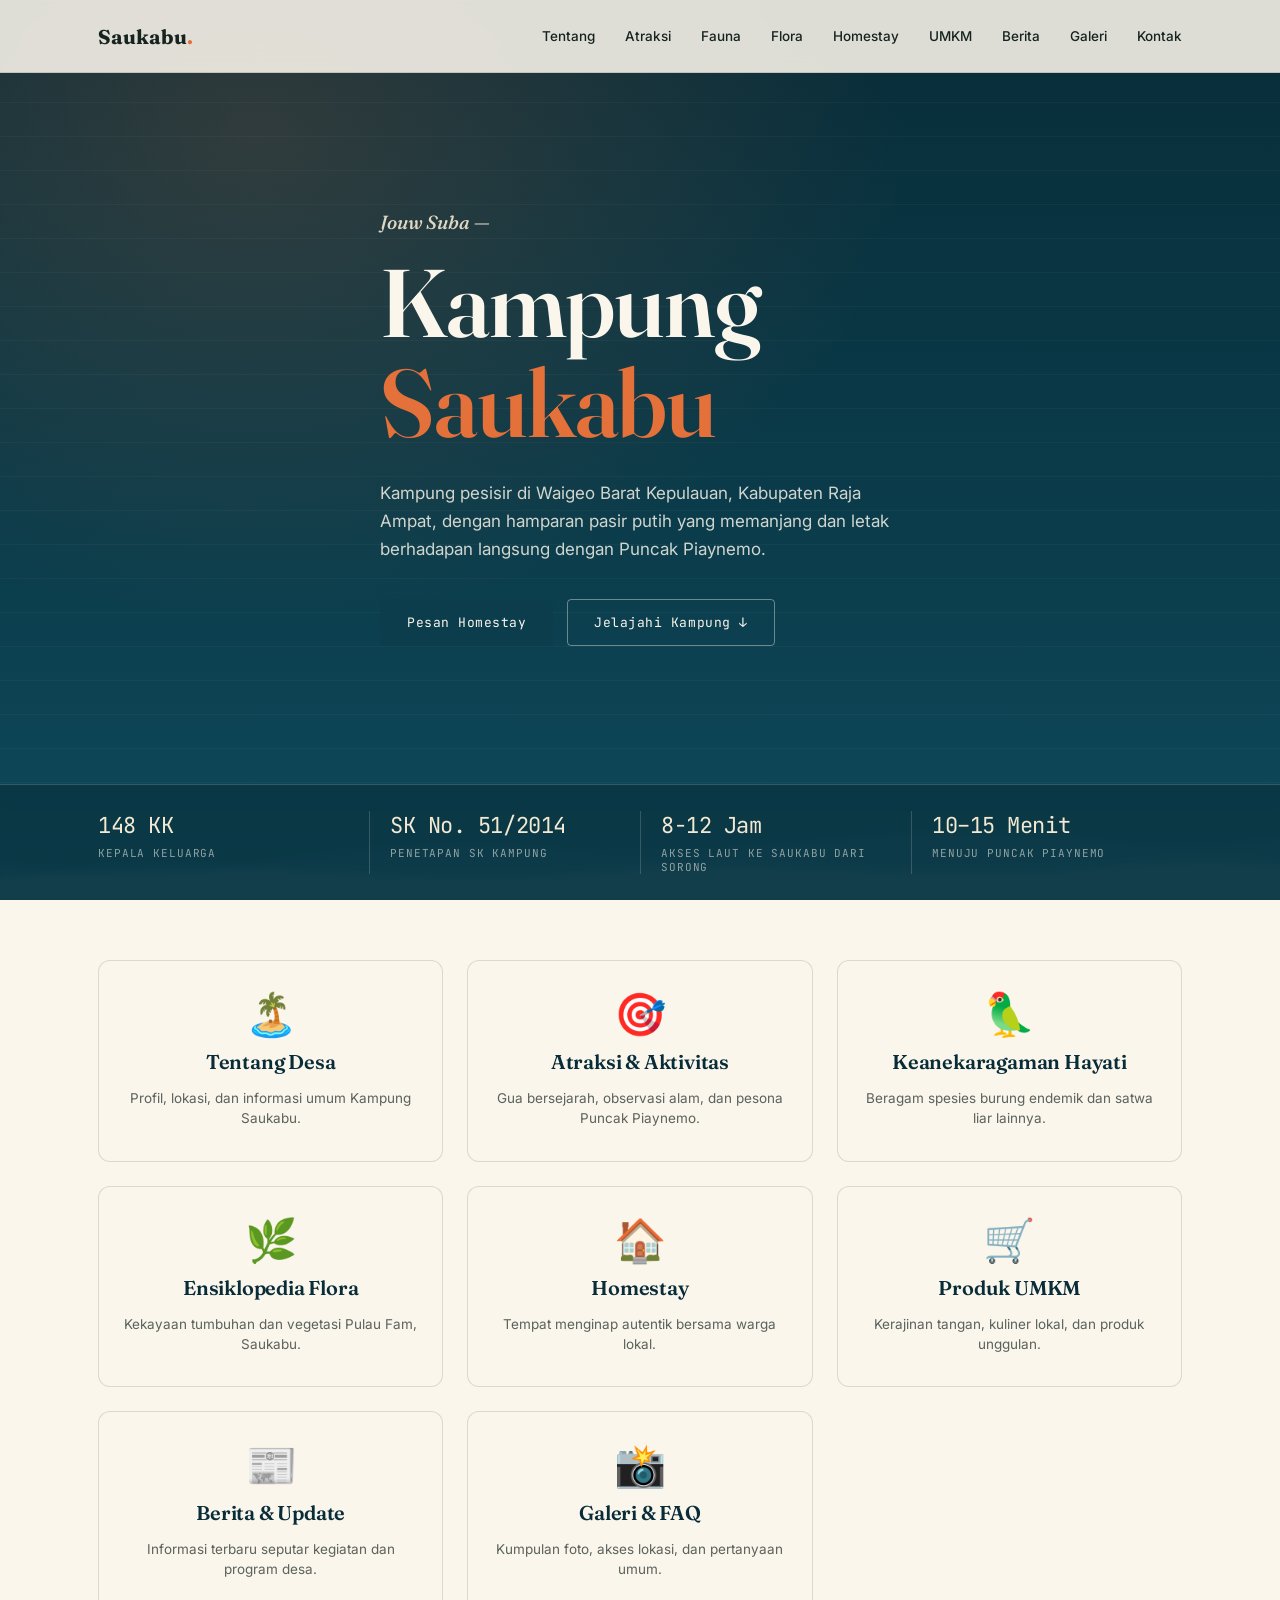
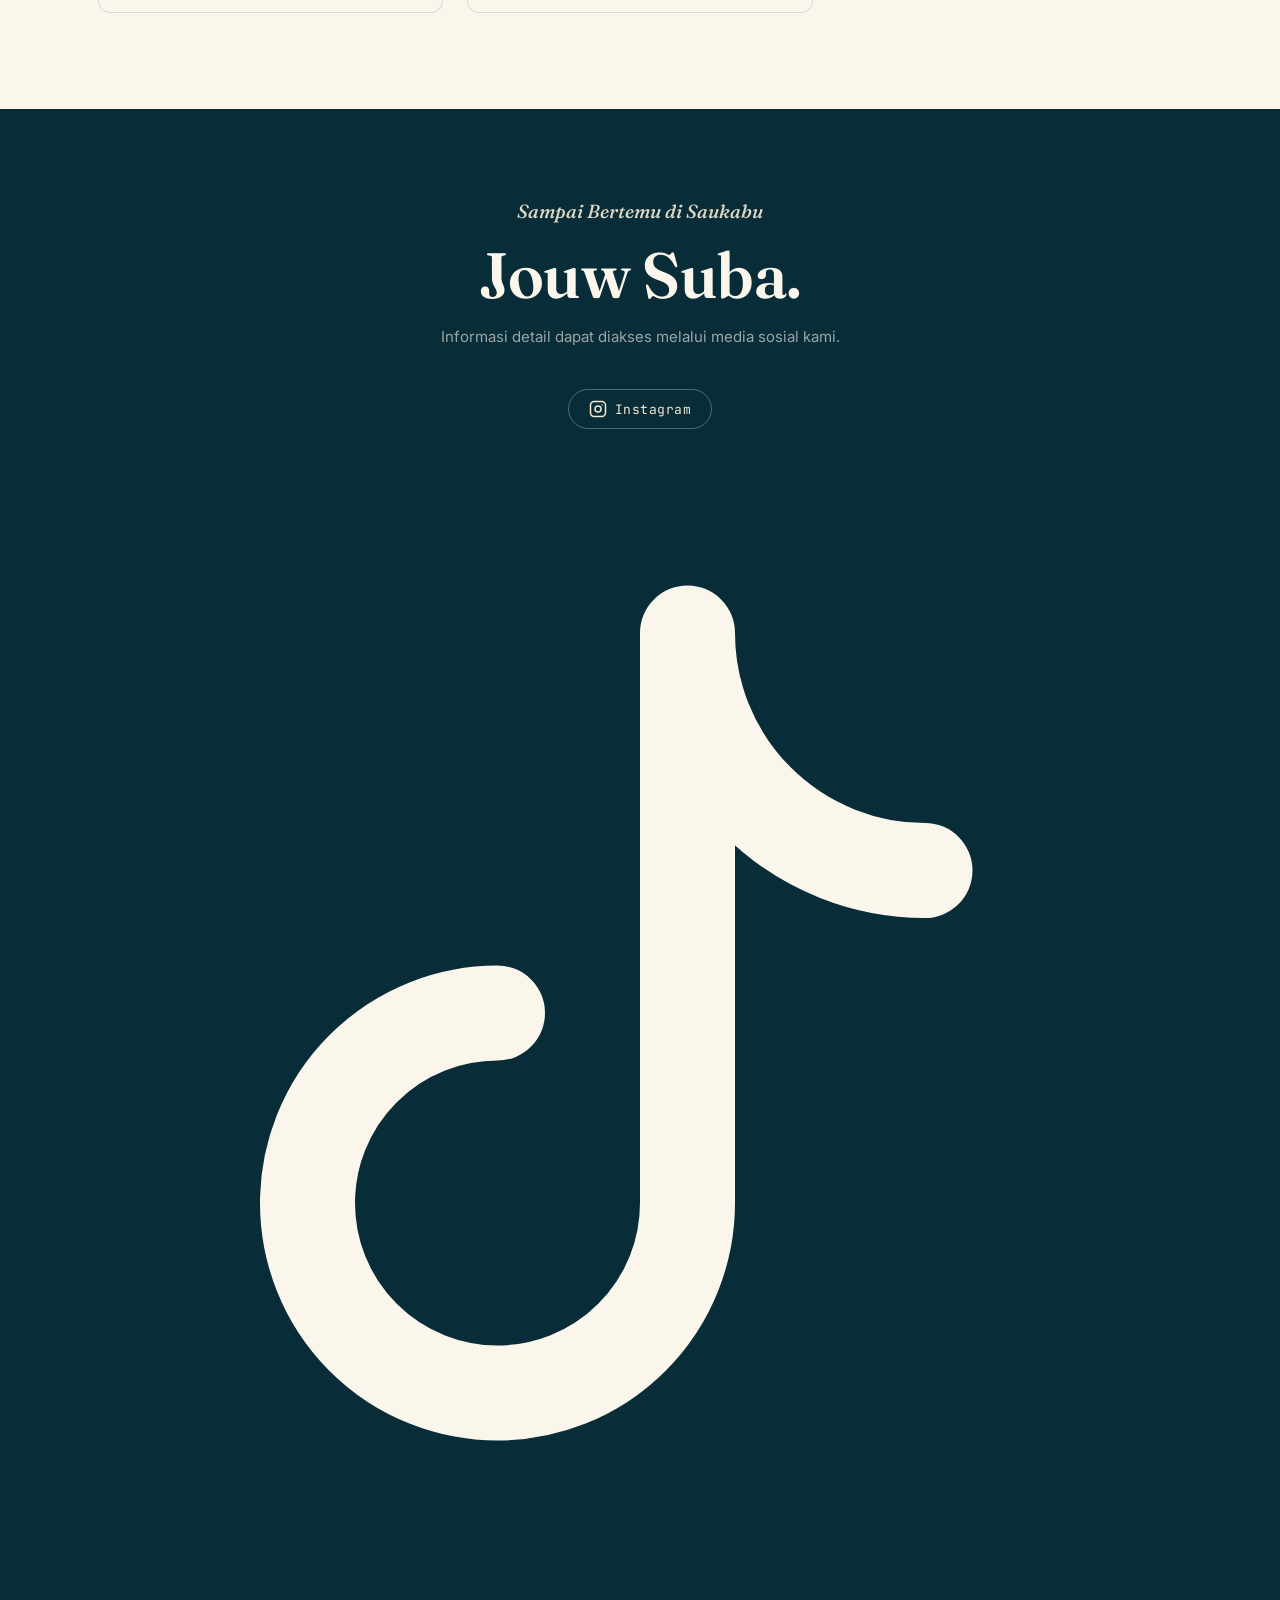
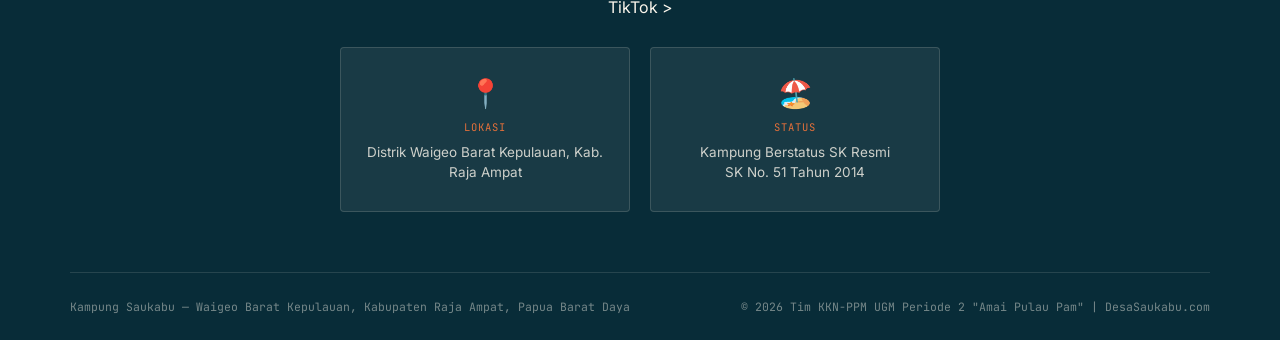
==== commit 3f0efc9f: "Finalize UI: Lightbox, Album Slider, UMKM Card Layout, and Kontak FAQ structure" ====
--- a/index.html
+++ b/index.html
@@ -467,118 +467,128 @@
         <h2 class="section-title">UMKM Kampung Saukabu</h2>
         <p style="margin:14px 0 40px; max-width:640px; line-height:1.7; color:rgba(22,35,31,0.75);">Dukung perekonomian
           warga dengan membeli produk-produk lokal asli Saukabu. Hubungi langsung penjual untuk pemesanan.</p>
-        <div class="umkm-grid" id="umkm-container">
-          <div class="umkm-card fade-up visible">
-            <div class="umkm-img-wrap">
-              <img src="images/umkm/vco.jpg" alt="Minyak Kelapa Murni (VCO)" loading="lazy" onerror="this.style.display='none';this.nextElementSibling.style.display='flex';">
-              <div class="umkm-img-fallback" style="display:none;">🛍️</div>
-            </div>
-            <div class="umkm-body">
-              <h3 class="umkm-name">Minyak Kelapa Murni (VCO)</h3>
-              <p class="umkm-desc">Minyak kelapa murni hasil olahan tangan warga Kampung Saukabu. Diproses tanpa pemanasan tinggi sehingga nutrisi kelapa tetap terjaga. Cocok untuk perawatan kulit, rambut, dan suplemen kesehatan alami.</p>
-              <a href="https://wa.me/6281234567890" target="_blank" class="btn solid umkm-btn">Pesan via WhatsApp</a>
-            </div>
-          </div>
-          <div class="umkm-card fade-up visible">
-            <div class="umkm-img-wrap">
-              <img src="images/umkm/noken.jpg" alt="Kerajinan Noken Saukabu" loading="lazy" onerror="this.style.display='none';this.nextElementSibling.style.display='flex';">
-              <div class="umkm-img-fallback" style="display:none;">🛍️</div>
-            </div>
-            <div class="umkm-body">
-              <h3 class="umkm-name">Kerajinan Noken Saukabu</h3>
-              <p class="umkm-desc">Tas tradisional Noken yang dirajut manual menggunakan serat kulit kayu pilihan. Kuat, tahan lama, dan memiliki nilai seni budaya Papua yang tinggi. Tersedia dalam berbagai ukuran.</p>
-              <a href="https://wa.me/6281234567891" target="_blank" class="btn solid umkm-btn">Pesan via WhatsApp</a>
-            </div>
-          </div>
-          <div class="umkm-card fade-up visible">
-            <div class="umkm-img-wrap">
-              <img src="images/umkm/ikan-asin.jpg" alt="Ikan Asin Khas Raja Ampat" loading="lazy" onerror="this.style.display='none';this.nextElementSibling.style.display='flex';">
-              <div class="umkm-img-fallback" style="display:none;">🛍️</div>
-            </div>
-            <div class="umkm-body">
-              <h3 class="umkm-name">Ikan Asin Khas Raja Ampat</h3>
-              <p class="umkm-desc">Ikan laut segar tangkapan nelayan lokal yang diasinkan dan dijemur di bawah sinar matahari langsung. Tanpa bahan pengawet kimia, rasanya gurih dan tahan lama.</p>
-              <a href="https://wa.me/6281234567892" target="_blank" class="btn solid umkm-btn">Pesan via WhatsApp</a>
-            </div>
-          </div>
-          <div class="umkm-card fade-up visible">
-            <div class="umkm-img-wrap">
-              <img src="images/umkm/tikar.jpg" alt="Tikar Anyaman Daun Pandan" loading="lazy" onerror="this.style.display='none';this.nextElementSibling.style.display='flex';">
-              <div class="umkm-img-fallback" style="display:none;">🛍️</div>
-            </div>
-            <div class="umkm-body">
-              <h3 class="umkm-name">Tikar Anyaman Daun Pandan</h3>
-              <p class="umkm-desc">Tikar tradisional hasil anyaman rapi dari daun pandan laut yang tumbuh di pesisir Saukabu. Proses pengeringan alami membuatnya awet, nyaman digunakan, dan harum khas pandan.</p>
-              <a href="https://wa.me/6281234567893" target="_blank" class="btn solid umkm-btn">Pesan via WhatsApp</a>
-            </div>
-          </div>
-          <div class="umkm-card fade-up visible">
-            <div class="umkm-img-wrap">
-              <img src="images/umkm/kue-lontar.jpg" alt="Kue Lontar Saukabu" loading="lazy" onerror="this.style.display='none';this.nextElementSibling.style.display='flex';">
-              <div class="umkm-img-fallback" style="display:none;">🛍️</div>
-            </div>
-            <div class="umkm-body">
-              <h3 class="umkm-name">Kue Lontar Saukabu</h3>
-              <p class="umkm-desc">Kue khas Papua dengan tekstur lembut di tengah dan renyah di pinggir. Dibuat fresh setiap hari dengan resep turun-temurun. Cocok untuk teman minum teh atau kopi di sore hari.</p>
-              <a href="https://wa.me/6281234567894" target="_blank" class="btn solid umkm-btn">Pesan via WhatsApp</a>
-            </div>
-          </div>
-          <div class="umkm-card fade-up visible">
-            <div class="umkm-img-wrap">
-              <img src="images/umkm/abon.jpg" alt="Abon Ikan Tuna Asap" loading="lazy" onerror="this.style.display='none';this.nextElementSibling.style.display='flex';">
-              <div class="umkm-img-fallback" style="display:none;">🛍️</div>
-            </div>
-            <div class="umkm-body">
-              <h3 class="umkm-name">Abon Ikan Tuna Asap</h3>
-              <p class="umkm-desc">Abon yang terbuat dari daging ikan tuna segar pilihan yang diasap. Proses pengasapan memberikan aroma khas yang menggugah selera. Sangat pas disajikan dengan nasi hangat.</p>
-              <a href="https://wa.me/6281234567895" target="_blank" class="btn solid umkm-btn">Pesan via WhatsApp</a>
-            </div>
-          </div>
-          <div class="umkm-card fade-up visible">
-            <div class="umkm-img-wrap">
-              <img src="images/umkm/gelang.jpg" alt="Gelang Akar Bahar" loading="lazy" onerror="this.style.display='none';this.nextElementSibling.style.display='flex';">
-              <div class="umkm-img-fallback" style="display:none;">🛍️</div>
-            </div>
-            <div class="umkm-body">
-              <h3 class="umkm-name">Gelang Akar Bahar</h3>
-              <p class="umkm-desc">Kerajinan aksesoris gelang yang terbuat dari akar bahar asli dari perairan Raja Ampat. Dipercaya masyarakat setempat memiliki khasiat kesehatan dan menangkal energi negatif.</p>
-              <a href="https://wa.me/6281234567896" target="_blank" class="btn solid umkm-btn">Pesan via WhatsApp</a>
-            </div>
-          </div>
-          <div class="umkm-card fade-up visible">
-            <div class="umkm-img-wrap">
-              <img src="images/umkm/madu.jpg" alt="Madu Hutan Liar Pam" loading="lazy" onerror="this.style.display='none';this.nextElementSibling.style.display='flex';">
-              <div class="umkm-img-fallback" style="display:none;">🛍️</div>
-            </div>
-            <div class="umkm-body">
-              <h3 class="umkm-name">Madu Hutan Liar Pam</h3>
-              <p class="umkm-desc">Madu hutan murni yang dipanen langsung dari hutan Pulau Fam. Memiliki rasa manis alami yang sedikit asam dan kaya akan antioksidan, sangat baik untuk menjaga stamina tubuh.</p>
-              <a href="https://wa.me/6281234567897" target="_blank" class="btn solid umkm-btn">Pesan via WhatsApp</a>
-            </div>
-          </div>
-          <div class="umkm-card fade-up visible">
-            <div class="umkm-img-wrap">
-              <img src="images/umkm/kripik.jpg" alt="Kripik Sukun Gurih" loading="lazy" onerror="this.style.display='none';this.nextElementSibling.style.display='flex';">
-              <div class="umkm-img-fallback" style="display:none;">🛍️</div>
-            </div>
-            <div class="umkm-body">
-              <h3 class="umkm-name">Kripik Sukun Gurih</h3>
-              <p class="umkm-desc">Camilan renyah yang terbuat dari buah sukun pilihan yang tumbuh subur di kampung. Diiris tipis dan digoreng dengan bumbu rempah lokal, menjadikannya oleh-oleh favorit wisatawan.</p>
-              <a href="https://wa.me/6281234567898" target="_blank" class="btn solid umkm-btn">Pesan via WhatsApp</a>
-            </div>
-          </div>
-          <div class="umkm-card fade-up visible">
-            <div class="umkm-img-wrap">
-              <img src="images/umkm/topi.jpg" alt="Topi Anyaman Daun Kelapa" loading="lazy" onerror="this.style.display='none';this.nextElementSibling.style.display='flex';">
-              <div class="umkm-img-fallback" style="display:none;">🛍️</div>
-            </div>
-            <div class="umkm-body">
-              <h3 class="umkm-name">Topi Anyaman Daun Kelapa</h3>
-              <p class="umkm-desc">Topi ramah lingkungan hasil kreasi anyaman daun kelapa muda. Sangat ringan dan sejuk saat dipakai, cocok digunakan untuk melindungi kepala saat menjelajahi pantai di siang hari.</p>
-              <a href="https://wa.me/6281234567899" target="_blank" class="btn solid umkm-btn">Pesan via WhatsApp</a>
-            </div>
-          </div>
-        </div>
+        <div class="hs-grid" id="umkm-container">
+          <!-- UMKM 1 -->
+          <div class="hs-card fade-up visible">
+            <div class="hs-img-wrap">
+              <img src="images/umkm/vco.jpg" alt="Minyak Kelapa Murni (VCO)" class="hs-img" onerror="this.style.display='none';this.nextElementSibling.style.display='flex';">
+              <div class="hs-img-placeholder" style="display:none;">🛍️</div>
+            </div>
+            <div class="hs-body">
+              <h3 class="hs-name">Minyak Kelapa Murni (VCO)</h3>
+              <p class="hs-desc">Minyak kelapa murni hasil olahan tangan warga Kampung Saukabu. Diproses tanpa pemanasan tinggi sehingga nutrisi kelapa tetap terjaga. Cocok untuk perawatan kulit, rambut, dan suplemen kesehatan alami.</p>
+              <div class="hs-actions"><a href="https://wa.me/6281234567890" target="_blank" class="btn solid hs-btn">Pesan via WhatsApp</a></div>
+            </div>
+          </div>
+          <!-- UMKM 2 -->
+          <div class="hs-card fade-up visible">
+            <div class="hs-img-wrap">
+              <img src="images/umkm/noken.jpg" alt="Kerajinan Noken Saukabu" class="hs-img" onerror="this.style.display='none';this.nextElementSibling.style.display='flex';">
+              <div class="hs-img-placeholder" style="display:none;">🛍️</div>
+            </div>
+            <div class="hs-body">
+              <h3 class="hs-name">Kerajinan Noken Saukabu</h3>
+              <p class="hs-desc">Tas tradisional Noken yang dirajut manual menggunakan serat kulit kayu pilihan. Kuat, tahan lama, dan memiliki nilai seni budaya Papua yang tinggi. Tersedia dalam berbagai ukuran.</p>
+              <div class="hs-actions"><a href="https://wa.me/6281234567891" target="_blank" class="btn solid hs-btn">Pesan via WhatsApp</a></div>
+            </div>
+          </div>
+          <!-- UMKM 3 -->
+          <div class="hs-card fade-up visible">
+            <div class="hs-img-wrap">
+              <img src="images/umkm/ikan-asin.jpg" alt="Ikan Asin Khas Raja Ampat" class="hs-img" onerror="this.style.display='none';this.nextElementSibling.style.display='flex';">
+              <div class="hs-img-placeholder" style="display:none;">🛍️</div>
+            </div>
+            <div class="hs-body">
+              <h3 class="hs-name">Ikan Asin Khas Raja Ampat</h3>
+              <p class="hs-desc">Ikan laut segar tangkapan nelayan lokal yang diasinkan dan dijemur di bawah sinar matahari langsung. Tanpa bahan pengawet kimia, rasanya gurih dan tahan lama.</p>
+              <div class="hs-actions"><a href="https://wa.me/6281234567892" target="_blank" class="btn solid hs-btn">Pesan via WhatsApp</a></div>
+            </div>
+          </div>
+          <!-- UMKM 4 -->
+          <div class="hs-card fade-up visible">
+            <div class="hs-img-wrap">
+              <img src="images/umkm/tikar.jpg" alt="Tikar Anyaman Daun Pandan" class="hs-img" onerror="this.style.display='none';this.nextElementSibling.style.display='flex';">
+              <div class="hs-img-placeholder" style="display:none;">🛍️</div>
+            </div>
+            <div class="hs-body">
+              <h3 class="hs-name">Tikar Anyaman Daun Pandan</h3>
+              <p class="hs-desc">Tikar tradisional hasil anyaman rapi dari daun pandan laut yang tumbuh di pesisir Saukabu. Proses pengeringan alami membuatnya awet, nyaman digunakan, dan harum khas pandan.</p>
+              <div class="hs-actions"><a href="https://wa.me/6281234567893" target="_blank" class="btn solid hs-btn">Pesan via WhatsApp</a></div>
+            </div>
+          </div>
+          <!-- UMKM 5 -->
+          <div class="hs-card fade-up visible">
+            <div class="hs-img-wrap">
+              <img src="images/umkm/kue-lontar.jpg" alt="Kue Lontar Saukabu" class="hs-img" onerror="this.style.display='none';this.nextElementSibling.style.display='flex';">
+              <div class="hs-img-placeholder" style="display:none;">🛍️</div>
+            </div>
+            <div class="hs-body">
+              <h3 class="hs-name">Kue Lontar Saukabu</h3>
+              <p class="hs-desc">Kue khas Papua dengan tekstur lembut di tengah dan renyah di pinggir. Dibuat fresh setiap hari dengan resep turun-temurun. Cocok untuk teman minum teh atau kopi di sore hari.</p>
+              <div class="hs-actions"><a href="https://wa.me/6281234567894" target="_blank" class="btn solid hs-btn">Pesan via WhatsApp</a></div>
+            </div>
+          </div>
+          <!-- UMKM 6 -->
+          <div class="hs-card fade-up visible">
+            <div class="hs-img-wrap">
+              <img src="images/umkm/abon.jpg" alt="Abon Ikan Tuna Asap" class="hs-img" onerror="this.style.display='none';this.nextElementSibling.style.display='flex';">
+              <div class="hs-img-placeholder" style="display:none;">🛍️</div>
+            </div>
+            <div class="hs-body">
+              <h3 class="hs-name">Abon Ikan Tuna Asap</h3>
+              <p class="hs-desc">Abon yang terbuat dari daging ikan tuna segar pilihan yang diasap. Proses pengasapan memberikan aroma khas yang menggugah selera. Sangat pas disajikan dengan nasi hangat.</p>
+              <div class="hs-actions"><a href="https://wa.me/6281234567895" target="_blank" class="btn solid hs-btn">Pesan via WhatsApp</a></div>
+            </div>
+          </div>
+          <!-- UMKM 7 -->
+          <div class="hs-card fade-up visible">
+            <div class="hs-img-wrap">
+              <img src="images/umkm/gelang.jpg" alt="Gelang Akar Bahar" class="hs-img" onerror="this.style.display='none';this.nextElementSibling.style.display='flex';">
+              <div class="hs-img-placeholder" style="display:none;">🛍️</div>
+            </div>
+            <div class="hs-body">
+              <h3 class="hs-name">Gelang Akar Bahar</h3>
+              <p class="hs-desc">Kerajinan aksesoris gelang yang terbuat dari akar bahar asli dari perairan Raja Ampat. Dipercaya masyarakat setempat memiliki khasiat kesehatan dan menangkal energi negatif.</p>
+              <div class="hs-actions"><a href="https://wa.me/6281234567896" target="_blank" class="btn solid hs-btn">Pesan via WhatsApp</a></div>
+            </div>
+          </div>
+          <!-- UMKM 8 -->
+          <div class="hs-card fade-up visible">
+            <div class="hs-img-wrap">
+              <img src="images/umkm/madu.jpg" alt="Madu Hutan Liar Pam" class="hs-img" onerror="this.style.display='none';this.nextElementSibling.style.display='flex';">
+              <div class="hs-img-placeholder" style="display:none;">🛍️</div>
+            </div>
+            <div class="hs-body">
+              <h3 class="hs-name">Madu Hutan Liar Pam</h3>
+              <p class="hs-desc">Madu hutan murni yang dipanen langsung dari hutan Pulau Fam. Memiliki rasa manis alami yang sedikit asam dan kaya akan antioksidan, sangat baik untuk menjaga stamina tubuh.</p>
+              <div class="hs-actions"><a href="https://wa.me/6281234567897" target="_blank" class="btn solid hs-btn">Pesan via WhatsApp</a></div>
+            </div>
+          </div>
+          <!-- UMKM 9 -->
+          <div class="hs-card fade-up visible">
+            <div class="hs-img-wrap">
+              <img src="images/umkm/kripik.jpg" alt="Kripik Sukun Gurih" class="hs-img" onerror="this.style.display='none';this.nextElementSibling.style.display='flex';">
+              <div class="hs-img-placeholder" style="display:none;">🛍️</div>
+            </div>
+            <div class="hs-body">
+              <h3 class="hs-name">Kripik Sukun Gurih</h3>
+              <p class="hs-desc">Camilan renyah yang terbuat dari buah sukun pilihan yang tumbuh subur di kampung. Diiris tipis dan digoreng dengan bumbu rempah lokal, menjadikannya oleh-oleh favorit wisatawan.</p>
+              <div class="hs-actions"><a href="https://wa.me/6281234567898" target="_blank" class="btn solid hs-btn">Pesan via WhatsApp</a></div>
+            </div>
+          </div>
+          <!-- UMKM 10 -->
+          <div class="hs-card fade-up visible">
+            <div class="hs-img-wrap">
+              <img src="images/umkm/topi.jpg" alt="Topi Anyaman Daun Kelapa" class="hs-img" onerror="this.style.display='none';this.nextElementSibling.style.display='flex';">
+              <div class="hs-img-placeholder" style="display:none;">🛍️</div>
+            </div>
+            <div class="hs-body">
+              <h3 class="hs-name">Topi Anyaman Daun Kelapa</h3>
+              <p class="hs-desc">Topi ramah lingkungan hasil kreasi anyaman daun kelapa muda. Sangat ringan dan sejuk saat dipakai, cocok digunakan untuk melindungi kepala saat menjelajahi pantai di siang hari.</p>
+              <div class="hs-actions"><a href="https://wa.me/6281234567899" target="_blank" class="btn solid hs-btn">Pesan via WhatsApp</a></div>
+            </div>
+          </div>
+        </div></div>
       </div>
     </section>
   </div> <!-- /page-umkm -->
@@ -603,30 +613,63 @@
         <div class="news-grid" id="news-container">
           <article class="news-card fade-up visible">
             <div class="news-img-wrap">
-              <img src="images/KKN-PPM-UGM_Periode2_2026-LandscapePemandanganPiaynemo.jpg" alt="Website Resmi Kampung Saukabu Diluncurkan" class="news-img" onerror="this.style.display='none';this.nextElementSibling.style.display='flex';">
-                 <div class="news-img-fallback" style="display:none;"></div>
+              <img src="images/kegiatan/PerayaanHUT26.jpg" alt="Perayaan Hari Ulang Tahun Saukabu ke-26" class="news-img lightbox-trigger" onerror="this.style.display='none';this.nextElementSibling.style.display='flex';">
+              <div class="news-img-fallback" style="display:none;"></div>
             </div>
             <div class="news-content">
-              <div class="news-date">Agustus 2026</div>
-              <h3 class="news-title">Website Resmi Kampung Saukabu Diluncurkan</h3>
-              <p class="news-body">Website resmi Kampung Saukabu kini hadir untuk memperkenalkan potensi dan kekayaan alam kampung kepada pengunjung lokal maupun mancanegara. Website ini dibangun bersama mahasiswa KKN-PPM UGM Periode 2 Tahun 2026 dalam program 'Amai Pulau Pam' sebagai bagian dari pengabdian masyarakat di Kepulauan Raja Ampat.</p>
+              <div class="news-date">Juni 2026</div>
+              <h3 class="news-title">Perayaan Hari Ulang Tahun Saukabu ke-26</h3>
+              <p class="news-body">Kampung Saukabu merayakan hari ulang tahunnya yang ke-26 bersama seluruh warga kampung dan mahasiswa KKN-PPM UGM. Perayaan berlangsung meriah di tepi pantai pasir putih Saukabu dengan berbagai kegiatan kebersamaan yang mempererat tali persaudaraan.</p>
             </div>
           </article>
           <article class="news-card fade-up visible">
             <div class="news-img-wrap">
-              <img src="images/KKN-PPM-UGM_Periode2_2026-KunjunganTimKKNKePiaynemo1.jpg" alt="Tim KKN UGM Kunjungi Puncak Piaynemo" class="news-img" onerror="this.style.display='none';this.nextElementSibling.style.display='flex';">
-                 <div class="news-img-fallback" style="display:none;"></div>
+              <img src="images/kegiatan/PenyambutanDesaPam.jpg" alt="Penyambutan Hangat Tim KKN UGM di Desa Pam" class="news-img lightbox-trigger" onerror="this.style.display='none';this.nextElementSibling.style.display='flex';">
+              <div class="news-img-fallback" style="display:none;"></div>
             </div>
             <div class="news-content">
-              <div class="news-date">Juli 2026</div>
-              <h3 class="news-title">Tim KKN UGM Kunjungi Puncak Piaynemo</h3>
-              <p class="news-body">Mahasiswa KKN-PPM UGM Periode 2 melakukan kunjungan ke Puncak Piaynemo — ikon Raja Ampat yang hanya 10–15 menit perjalanan laut dari Saukabu. Kunjungan ini sekaligus menjadi bagian dari survei potensi alam kampung untuk mendukung program pengabdian masyarakat.</p>
+              <div class="news-date">Juni 2026</div>
+              <h3 class="news-title">Penyambutan Hangat Tim KKN UGM di Desa Pam</h3>
+              <p class="news-body">Seluruh tim mahasiswa KKN-PPM UGM Periode 2 Tahun 2026 disambut hangat oleh masyarakat Desa Pam saat tiba dari pelabuhan. Penyambutan penuh keramahan ini menjadi awal yang membahagiakan dari program pengabdian masyarakat bertema 'Amai Pulau Pam' di Raja Ampat.</p>
             </div>
           </article>
           <article class="news-card fade-up visible">
             <div class="news-img-wrap">
-              <img src="images/KKN-PPM-UGM_Periode2_2026-KoordinasiPemetaanDanPemasanganPetaSaukabuAtauPulauFam.jpg" alt="Pemetaan Wilayah dan Pemasangan Peta Kampung Saukabu" class="news-img" onerror="this.style.display='none';this.nextElementSibling.style.display='flex';">
-                 <div class="news-img-fallback" style="display:none;"></div>
+              <img src="images/kegiatan/PenyerahanMahasiswa.jpg" alt="Penyerahan Resmi Mahasiswa KKN UGM ke Kampung Saukabu" class="news-img lightbox-trigger" onerror="this.style.display='none';this.nextElementSibling.style.display='flex';">
+              <div class="news-img-fallback" style="display:none;"></div>
+            </div>
+            <div class="news-content">
+              <div class="news-date">Juni 2026</div>
+              <h3 class="news-title">Penyerahan Resmi Mahasiswa KKN UGM ke Kampung Saukabu</h3>
+              <p class="news-body">Dosen Pembimbing Lapangan (DPL) secara resmi menyerahkan mahasiswa KKN-PPM UGM Periode 2 Tahun 2026 kepada perangkat Kampung Saukabu. Serah terima ini menandai dimulainya program pengabdian masyarakat selama kurang lebih satu bulan penuh di Kepulauan Pam, Raja Ampat.</p>
+            </div>
+          </article>
+          <article class="news-card fade-up visible">
+            <div class="news-img-wrap">
+              <img src="images/kegiatan/KunjunganPiaynemo1.jpg" alt="Tim KKN UGM Kunjungi Puncak Piaynemo 1" class="news-img lightbox-trigger" onerror="this.style.display='none';this.nextElementSibling.style.display='flex';">
+              <div class="news-img-fallback" style="display:none;"></div>
+            </div>
+            <div class="news-content">
+              <div class="news-date">Juli 2026</div>
+              <h3 class="news-title">Tim KKN UGM Kunjungi Puncak Piaynemo 1</h3>
+              <p class="news-body">Mahasiswa KKN-PPM UGM Periode 2 melakukan kunjungan ke Puncak Piaynemo — ikon Raja Ampat yang hanya 10–15 menit perjalanan laut dari Saukabu. Kunjungan ini sekaligus menjadi bagian dari survei potensi alam kampung untuk mendukung program pengabdian masyarakat.</p>
+            </div>
+          </article>
+          <article class="news-card fade-up visible">
+            <div class="news-img-wrap">
+              <img src="images/kegiatan/KunjunganPiaynemo2.jpg" alt="Tim KKN UGM Kunjungi Puncak Piaynemo 2" class="news-img lightbox-trigger" onerror="this.style.display='none';this.nextElementSibling.style.display='flex';">
+              <div class="news-img-fallback" style="display:none;"></div>
+            </div>
+            <div class="news-content">
+              <div class="news-date">Juli 2026</div>
+              <h3 class="news-title">Tim KKN UGM Kunjungi Puncak Piaynemo 2</h3>
+              <p class="news-body">Keindahan luar biasa dari Puncak Piaynemo yang diabadikan oleh tim KKN UGM. Lanskap gugusan pulau karang ini menjadi daya tarik wisata utama yang dapat dikembangkan bersama masyarakat sekitar Saukabu.</p>
+            </div>
+          </article>
+          <article class="news-card fade-up visible">
+            <div class="news-img-wrap">
+              <img src="images/kegiatan/KoordinasiPemetaan.jpg" alt="Pemetaan Wilayah dan Pemasangan Peta Kampung Saukabu" class="news-img lightbox-trigger" onerror="this.style.display='none';this.nextElementSibling.style.display='flex';">
+              <div class="news-img-fallback" style="display:none;"></div>
             </div>
             <div class="news-content">
               <div class="news-date">Juli 2026</div>
@@ -634,40 +677,7 @@
               <p class="news-body">Tim KKN UGM bersama perangkat kampung menyelesaikan koordinasi pemetaan wilayah Kampung Saukabu di Pulau Fam. Peta administrasi kampung yang dihasilkan kemudian dipasang secara resmi sebagai referensi pengelolaan wilayah kampung ke depannya.</p>
             </div>
           </article>
-          <article class="news-card fade-up visible">
-            <div class="news-img-wrap">
-              <img src="images/KKN-PPM-UGM_Periode2_2026-PerayaanUlangTahunSaukabuKe26-1.jpg" alt="Perayaan Hari Ulang Tahun Saukabu ke-26" class="news-img" onerror="this.style.display='none';this.nextElementSibling.style.display='flex';">
-                 <div class="news-img-fallback" style="display:none;"></div>
-            </div>
-            <div class="news-content">
-              <div class="news-date">Juni 2026</div>
-              <h3 class="news-title">Perayaan Hari Ulang Tahun Saukabu ke-26</h3>
-              <p class="news-body">Kampung Saukabu merayakan hari ulang tahunnya yang ke-26 bersama seluruh warga kampung dan mahasiswa KKN-PPM UGM. Perayaan berlangsung meriah di tepi pantai pasir putih Saukabu dengan berbagai kegiatan kebersamaan yang mempererat tali persaudaraan.</p>
-            </div>
-          </article>
-          <article class="news-card fade-up visible">
-            <div class="news-img-wrap">
-              <img src="images/KKN-PPM-UGM_Periode2_2026-PenyerahanMahasiswaDariDosenPembimbingLapanganKeDesaSaukabu.jpg" alt="Penyerahan Resmi Mahasiswa KKN UGM ke Kampung Saukabu" class="news-img" onerror="this.style.display='none';this.nextElementSibling.style.display='flex';">
-                 <div class="news-img-fallback" style="display:none;"></div>
-            </div>
-            <div class="news-content">
-              <div class="news-date">Juni 2026</div>
-              <h3 class="news-title">Penyerahan Resmi Mahasiswa KKN UGM ke Kampung Saukabu</h3>
-              <p class="news-body">Dosen Pembimbing Lapangan (DPL) secara resmi menyerahkan mahasiswa KKN-PPM UGM Periode 2 Tahun 2026 kepada perangkat Kampung Saukabu. Serah terima ini menandai dimulainya program pengabdian masyarakat selama kurang lebih satu bulan penuh di Kepulauan Pam, Raja Ampat.</p>
-            </div>
-          </article>
-          <article class="news-card fade-up visible">
-            <div class="news-img-wrap">
-              <img src="images/KKN-PPM-UGM_Periode2_2026-PenyambutanDiDesaPam.jpg" alt="Penyambutan Hangat Tim KKN UGM di Desa Pam" class="news-img" onerror="this.style.display='none';this.nextElementSibling.style.display='flex';">
-                 <div class="news-img-fallback" style="display:none;"></div>
-            </div>
-            <div class="news-content">
-              <div class="news-date">Juni 2026</div>
-              <h3 class="news-title">Penyambutan Hangat Tim KKN UGM di Desa Pam</h3>
-              <p class="news-body">Seluruh tim mahasiswa KKN-PPM UGM Periode 2 Tahun 2026 disambut hangat oleh masyarakat Desa Pam saat tiba dari pelabuhan. Penyambutan penuh keramahan ini menjadi awal yang membahagiakan dari program pengabdian masyarakat bertema 'Amai Pulau Pam' di Raja Ampat.</p>
-            </div>
-          </article>
-        </div>
+        </div></div>
       </div>
     </section>
   </div> <!-- /page-berita -->
@@ -725,34 +735,29 @@
          dan tempel di bawahnya
     ===================================================== -->
         <div class="gal-grid">
-          <div class="gal-slot"><img src="images/KKN-PPM-UGM_Periode2_2026-LandscapePemandanganPiaynemo.jpg"
-              alt="Lanskap Puncak Piaynemo, Raja Ampat"></div>
           <div class="gal-slot album-slot" onclick="openAlbum()" title="Klik untuk membaca Buku Album (21 Halaman)">
-            <img src="images/BukuAlbumSaukabu_FIXED/Buku%20Album%20Saukabu-01.png"
-              alt="Buku Album Saukabu - Taman Perlindungan Laut">
+            <img src="images/buku_album/Buku%20Album%20Saukabu-01.png" alt="Buku Album Saukabu">
             <div class="album-overlay">Buka Album (21 Halaman)</div>
           </div>
-          <div class="gal-slot"><img src="images/KKN-PPM-UGM_Periode2_2026-ArtefakGua1.jpg"
-              alt="Artefak peninggalan pendahulu di Gua"></div>
-          <div class="gal-slot"><img
-              src="images/InventarisBurung/KKN-PPM-UGM_Periode2_2026-PtilinopusRivoli-WalikDadaPutih.jpeg"
-              alt="Walik Dada Putih (Ptilinopus rivoli)"></div>
-          <div class="gal-slot"><img src="images/InventarisBurung/KKN-PPM-UGM_Periode2_2026-EclectusRoratus.jpeg"
-              alt="Burung Bayan (Eclectus roratus)"></div>
-          <div class="gal-slot"><img src="images/KKN-PPM-UGM_Periode2_2026-DanauTerbesarDiPulauFam.jpg"
-              alt="Danau terbesar di Pulau Fam, Saukabu"></div>
-          <div class="gal-slot"><img
-              src="images/KKN-PPM-UGM_Periode2_2026-KoordinasiPemetaanDanPemasanganPetaSaukabuAtauPulauFam.jpg"
-              alt="Koordinasi pemetaan wilayah Saukabu"></div>
-          <div class="gal-slot"><img src="images/KKN-PPM-UGM_Periode2_2026-PerayaanUlangTahunSaukabuKe26-1.jpg"
-              alt="Perayaan HUT Saukabu ke-26"></div>
-          <div class="gal-slot"><img src="images/KKN-PPM-UGM_Periode2_2026-DockKapalPiaynemo.jpg"
-              alt="Dermaga dan perjalanan laut menuju Piaynemo"></div>
-        </div>
-      </div>
-    </section>
-
-    <!-- ===== FAQ ===== -->
+          <div class="gal-slot"><img src="images/galeri/PemandanganPiaynemo.jpg" alt="Lanskap Puncak Piaynemo, Raja Ampat" class="lightbox-trigger"></div>
+          <div class="gal-slot"><img src="images/galeri/ArtefakGua1.jpg" alt="Artefak peninggalan pendahulu di Gua" class="lightbox-trigger"></div>
+          <div class="gal-slot"><img src="images/galeri/ArtefakGua2.jpg" alt="Artefak peninggalan pendahulu di Gua" class="lightbox-trigger"></div>
+          <div class="gal-slot"><img src="images/galeri/ArtefakGua3.jpg" alt="Artefak peninggalan pendahulu di Gua" class="lightbox-trigger"></div>
+          <div class="gal-slot"><img src="images/galeri/ArtefakGua4.jpg" alt="Artefak peninggalan pendahulu di Gua" class="lightbox-trigger"></div>
+          <div class="gal-slot"><img src="images/galeri/DanauPulauFam.jpg" alt="Danau terbesar di Pulau Fam, Saukabu" class="lightbox-trigger"></div>
+          <div class="gal-slot"><img src="images/galeri/DockPiaynemo.jpg" alt="Dermaga dan perjalanan laut menuju Piaynemo" class="lightbox-trigger"></div>
+        </div>
+      </div>
+    </section>
+
+      </div> <!-- /page-galeri -->
+
+
+
+  <!-- ===== VIEW: KONTAK ===== -->
+  <div id="page-kontak" class="page-view">
+    <div class="back-btn-container"><a href="#dashboard" class="back-btn">← Kembali ke Beranda</a></div>
+<!-- ===== FAQ ===== -->
     <section class="faq section" id="faq">
       <div class="wrap">
         <div class="eyebrow">Pertanyaan Umum</div>
@@ -816,7 +821,8 @@
         </div>
       </div>
     </section>
-  </div> <!-- /page-galeri -->
+
+  </div> <!-- /page-kontak -->
 
   <!-- ===== FOOTER / KONTAK ===== -->
   <footer id="kontak">
@@ -835,7 +841,13 @@
             <circle cx="17.5" cy="6.5" r="1" fill="currentColor" stroke="none" />
           </svg>
           Instagram
-        </a>
+        </a
+        <a href="#" target="_blank" class="socmed-btn" id="sosmed-tiktok" aria-label="TikTok">
+          <svg viewBox="0 0 24 24" fill="none" stroke="currentColor" stroke-width="2" stroke-linecap="round" stroke-linejoin="round">
+            <path d="M9 12a4 4 0 1 0 4 4V4a5 5 0 0 0 5 5"></path>
+          </svg>
+          TikTok
+        </a>>
       </div>
 
       <div class="contact-cards">
@@ -873,7 +885,7 @@
       '#galeri': 'page-galeri',
       '#akses': 'page-galeri',
       '#faq': 'page-galeri',
-      '#kontak': 'page-galeri',  // footer kontak ada di page-galeri
+      '#kontak': 'page-kontak',  // footer kontak ada di page-galeri
       '#flora': 'page-flora'
     };
 
@@ -1219,8 +1231,67 @@
         }
       });
     }
-  </script>
-
+  
+    // Lightbox & Album Logic
+    function openLightbox(src, alt) {
+      const lb = document.getElementById('lightbox');
+      const img = document.getElementById('lightbox-img');
+      const cap = document.getElementById('lightbox-caption');
+      img.src = src;
+      cap.innerText = alt || '';
+      lb.classList.add('show');
+    }
+    function closeLightbox() {
+      document.getElementById('lightbox').classList.remove('show');
+    }
+
+    document.addEventListener('click', (e) => {
+      if (e.target.classList.contains('lightbox-trigger') || 
+          e.target.classList.contains('news-img') || 
+          e.target.classList.contains('hs-img') ||
+          (e.target.tagName === 'IMG' && e.target.closest('.natgeo-card'))) {
+        openLightbox(e.target.src, e.target.alt);
+      }
+    });
+
+    let currentAlbumPage = 1;
+    const totalAlbumPages = 21;
+    function openAlbum() {
+      currentAlbumPage = 1;
+      updateAlbumImage();
+      document.getElementById('album-modal').classList.add('show');
+    }
+    function closeAlbum() {
+      document.getElementById('album-modal').classList.remove('show');
+    }
+    function changeAlbumPage(n) {
+      currentAlbumPage += n;
+      if (currentAlbumPage > totalAlbumPages) currentAlbumPage = 1;
+      if (currentAlbumPage < 1) currentAlbumPage = totalAlbumPages;
+      updateAlbumImage();
+    }
+    function updateAlbumImage() {
+      const numStr = currentAlbumPage.toString().padStart(2, '0');
+      document.getElementById('album-img').src = `images/buku_album/Buku Album Saukabu-${numStr}.png`;
+      document.getElementById('album-page-num').innerText = currentAlbumPage;
+    }
+</script>
+
+
+  <!-- ===== LIGHTBOX MODALS ===== -->
+  <div id="lightbox" class="lightbox" onclick="if(event.target===this) closeLightbox()">
+    <span class="lightbox-close" onclick="closeLightbox()">&times;</span>
+    <img class="lightbox-content" id="lightbox-img">
+    <div id="lightbox-caption"></div>
+  </div>
+
+  <div id="album-modal" class="lightbox" onclick="if(event.target===this) closeAlbum()">
+    <span class="lightbox-close" onclick="closeAlbum()">&times;</span>
+    <button class="album-prev" onclick="changeAlbumPage(-1)">&#10094;</button>
+    <img class="lightbox-content album-content" id="album-img">
+    <button class="album-next" onclick="changeAlbumPage(1)">&#10095;</button>
+    <div id="album-caption">Halaman <span id="album-page-num">1</span> dari 21</div>
+  </div>
 </body>
 
 </html>
--- a/style.css
+++ b/style.css
@@ -1072,3 +1072,84 @@
   .modal-content img { max-height: 60vh; }
   .modal-close { top: 10px; right: 20px; }
 }
+
+/* ===================================================
+   LIGHTBOX & ALBUM
+   =================================================== */
+.lightbox {
+  display: none;
+  position: fixed;
+  z-index: 9999;
+  left: 0;
+  top: 0;
+  width: 100%;
+  height: 100%;
+  background-color: rgba(0, 0, 0, 0.9);
+  align-items: center;
+  justify-content: center;
+  opacity: 0;
+  transition: opacity 0.3s ease;
+}
+.lightbox.show {
+  display: flex;
+  opacity: 1;
+}
+.lightbox-content {
+  max-width: 90%;
+  max-height: 85vh;
+  border-radius: 8px;
+  box-shadow: 0 4px 20px rgba(0,0,0,0.5);
+  object-fit: contain;
+}
+.lightbox-close {
+  position: absolute;
+  top: 20px;
+  right: 30px;
+  color: #fff;
+  font-size: 40px;
+  font-weight: bold;
+  cursor: pointer;
+  transition: color 0.2s;
+}
+.lightbox-close:hover {
+  color: var(--coral);
+}
+#lightbox-caption, #album-caption {
+  position: absolute;
+  bottom: 20px;
+  color: #fff;
+  font-family: var(--mono);
+  font-size: 14px;
+  text-align: center;
+  width: 100%;
+}
+.album-prev, .album-next {
+  cursor: pointer;
+  position: absolute;
+  top: 50%;
+  width: auto;
+  padding: 16px;
+  margin-top: -50px;
+  color: white;
+  font-weight: bold;
+  font-size: 24px;
+  transition: 0.2s;
+  border-radius: 0 3px 3px 0;
+  user-select: none;
+  background: rgba(0,0,0,0.5);
+  border: none;
+}
+.album-next {
+  right: 0;
+  border-radius: 3px 0 0 3px;
+}
+.album-prev {
+  left: 0;
+}
+.album-prev:hover, .album-next:hover {
+  background-color: rgba(0,0,0,0.8);
+  color: var(--coral);
+}
+.lightbox-trigger, .news-img, .hs-img, .umkm-img {
+  cursor: pointer;
+}
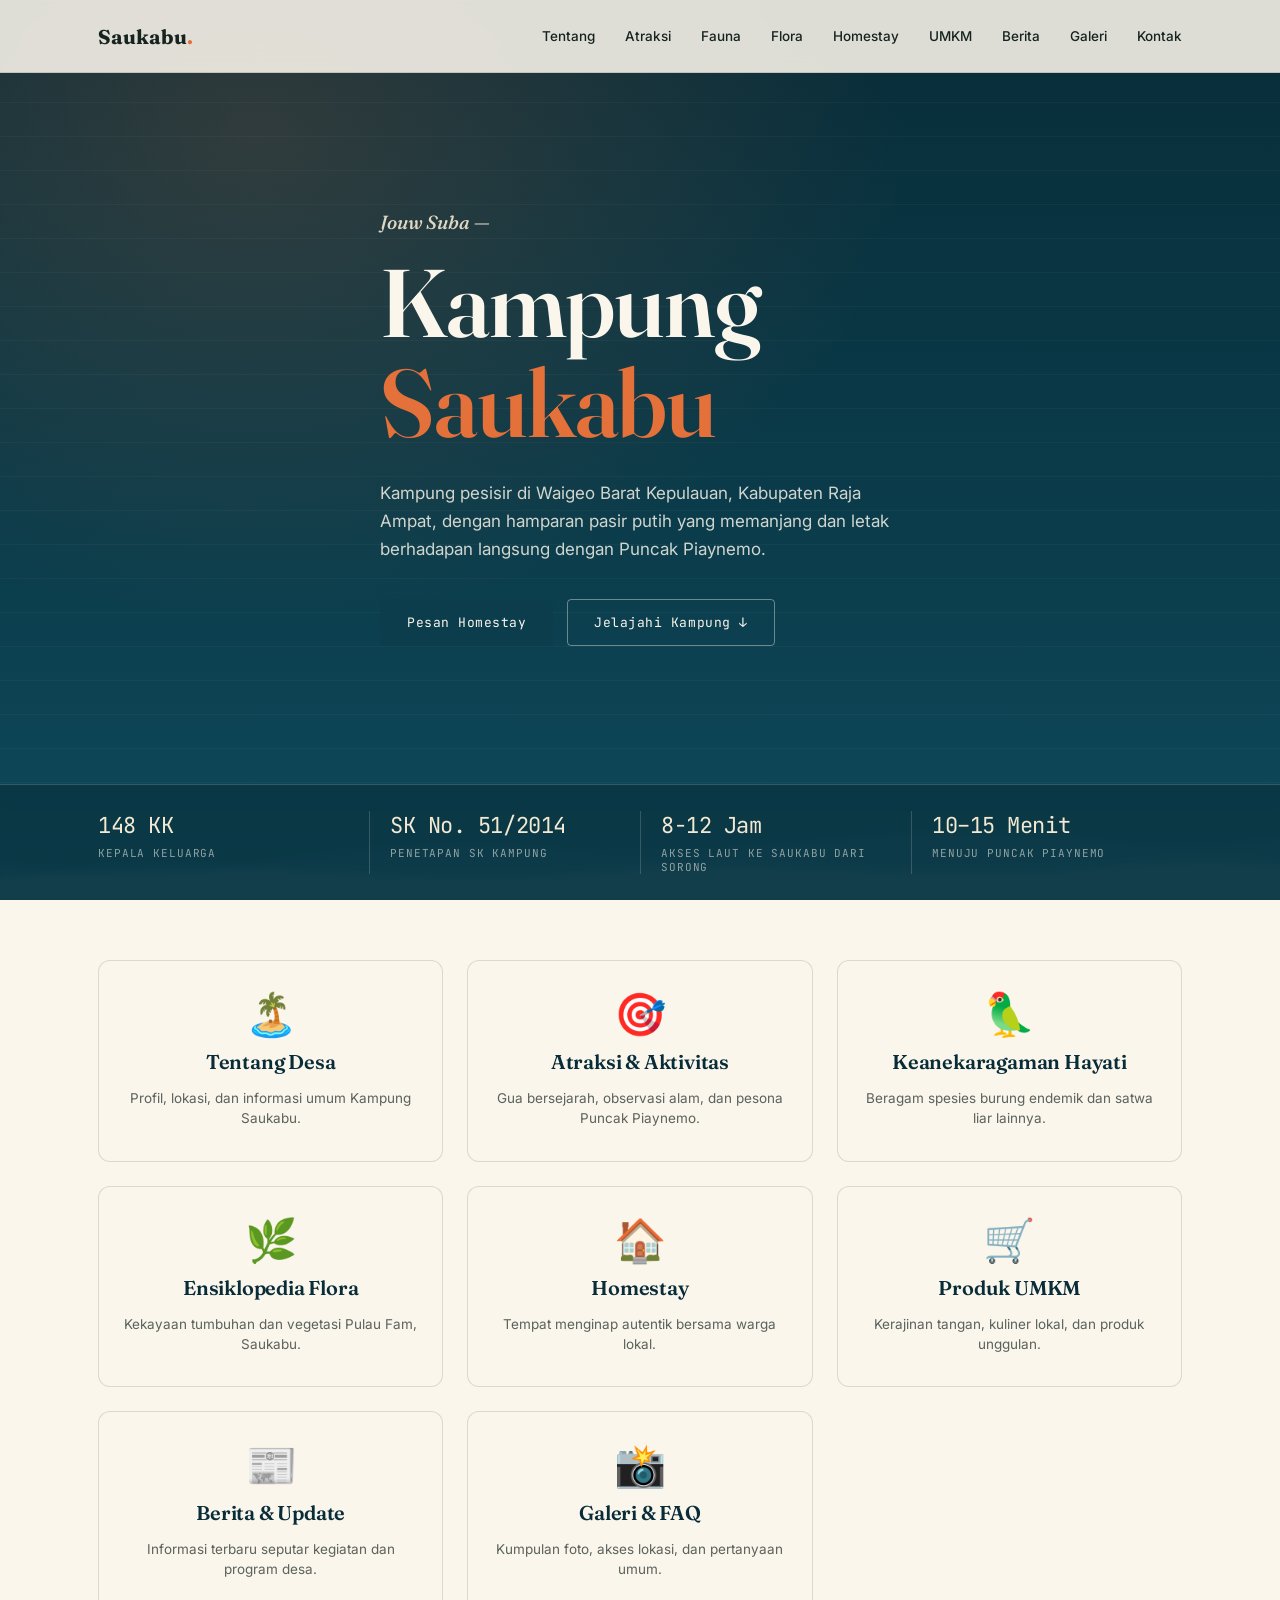
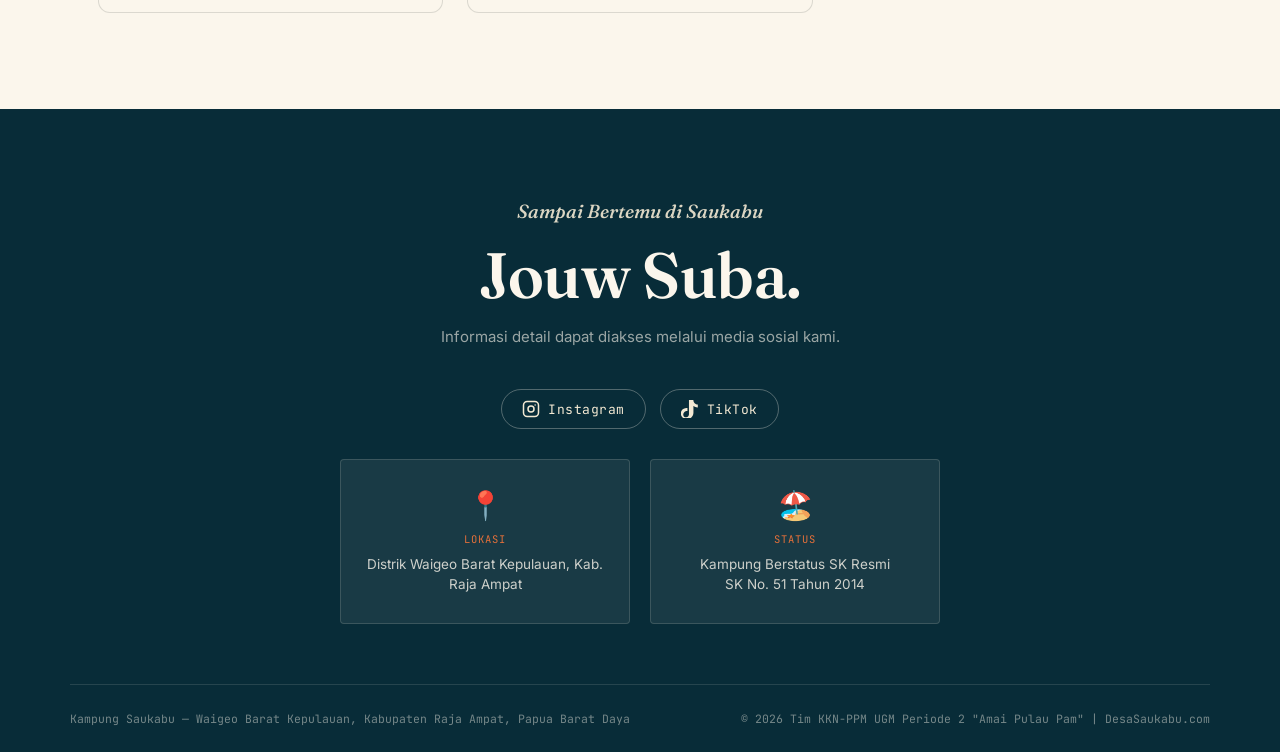
==== commit 48847320: "Finalize UI: Lightbox, Album Slider, UMKM Card Layout, and Kontak FAQ structure" ====
--- a/index.html
+++ b/index.html
@@ -841,13 +841,13 @@
             <circle cx="17.5" cy="6.5" r="1" fill="currentColor" stroke="none" />
           </svg>
           Instagram
-        </a
-        <a href="#" target="_blank" class="socmed-btn" id="sosmed-tiktok" aria-label="TikTok">
-          <svg viewBox="0 0 24 24" fill="none" stroke="currentColor" stroke-width="2" stroke-linecap="round" stroke-linejoin="round">
-            <path d="M9 12a4 4 0 1 0 4 4V4a5 5 0 0 0 5 5"></path>
+        </a>
+        <a href="https://www.tiktok.com/@kkn.saukabu24" target="_blank" class="socmed-btn" id="sosmed-tiktok" aria-label="TikTok">
+          <svg viewBox="0 0 24 24" fill="currentColor">
+            <path d="M12.525.02c1.31-.02 2.61-.01 3.91-.02.08 1.53.63 3.09 1.75 4.17 1.12 1.11 2.7 1.62 4.24 1.79v4.03c-1.44-.05-2.89-.35-4.2-.97-.57-.26-1.1-.59-1.62-.93-.01 2.92.01 5.84-.02 8.75-.08 2.26-.9 4.51-2.52 6.11-1.58 1.56-3.76 2.39-5.97 2.45-2.2.06-4.4-.73-6.04-2.18-1.74-1.55-2.59-3.95-2.28-6.27.31-2.31 1.78-4.32 3.88-5.35 1.51-.73 3.25-1.01 4.93-.83v4.06c-1.7.02-3.41.48-4.57 1.76-1.03 1.14-1.29 2.87-.72 4.25.59 1.43 2.19 2.32 3.75 2.21 1.54-.11 2.84-1.22 3.33-2.67.28-.85.25-1.77.25-2.65V.02h4.03z"></path>
           </svg>
           TikTok
-        </a>>
+        </a>
       </div>
 
       <div class="contact-cards">
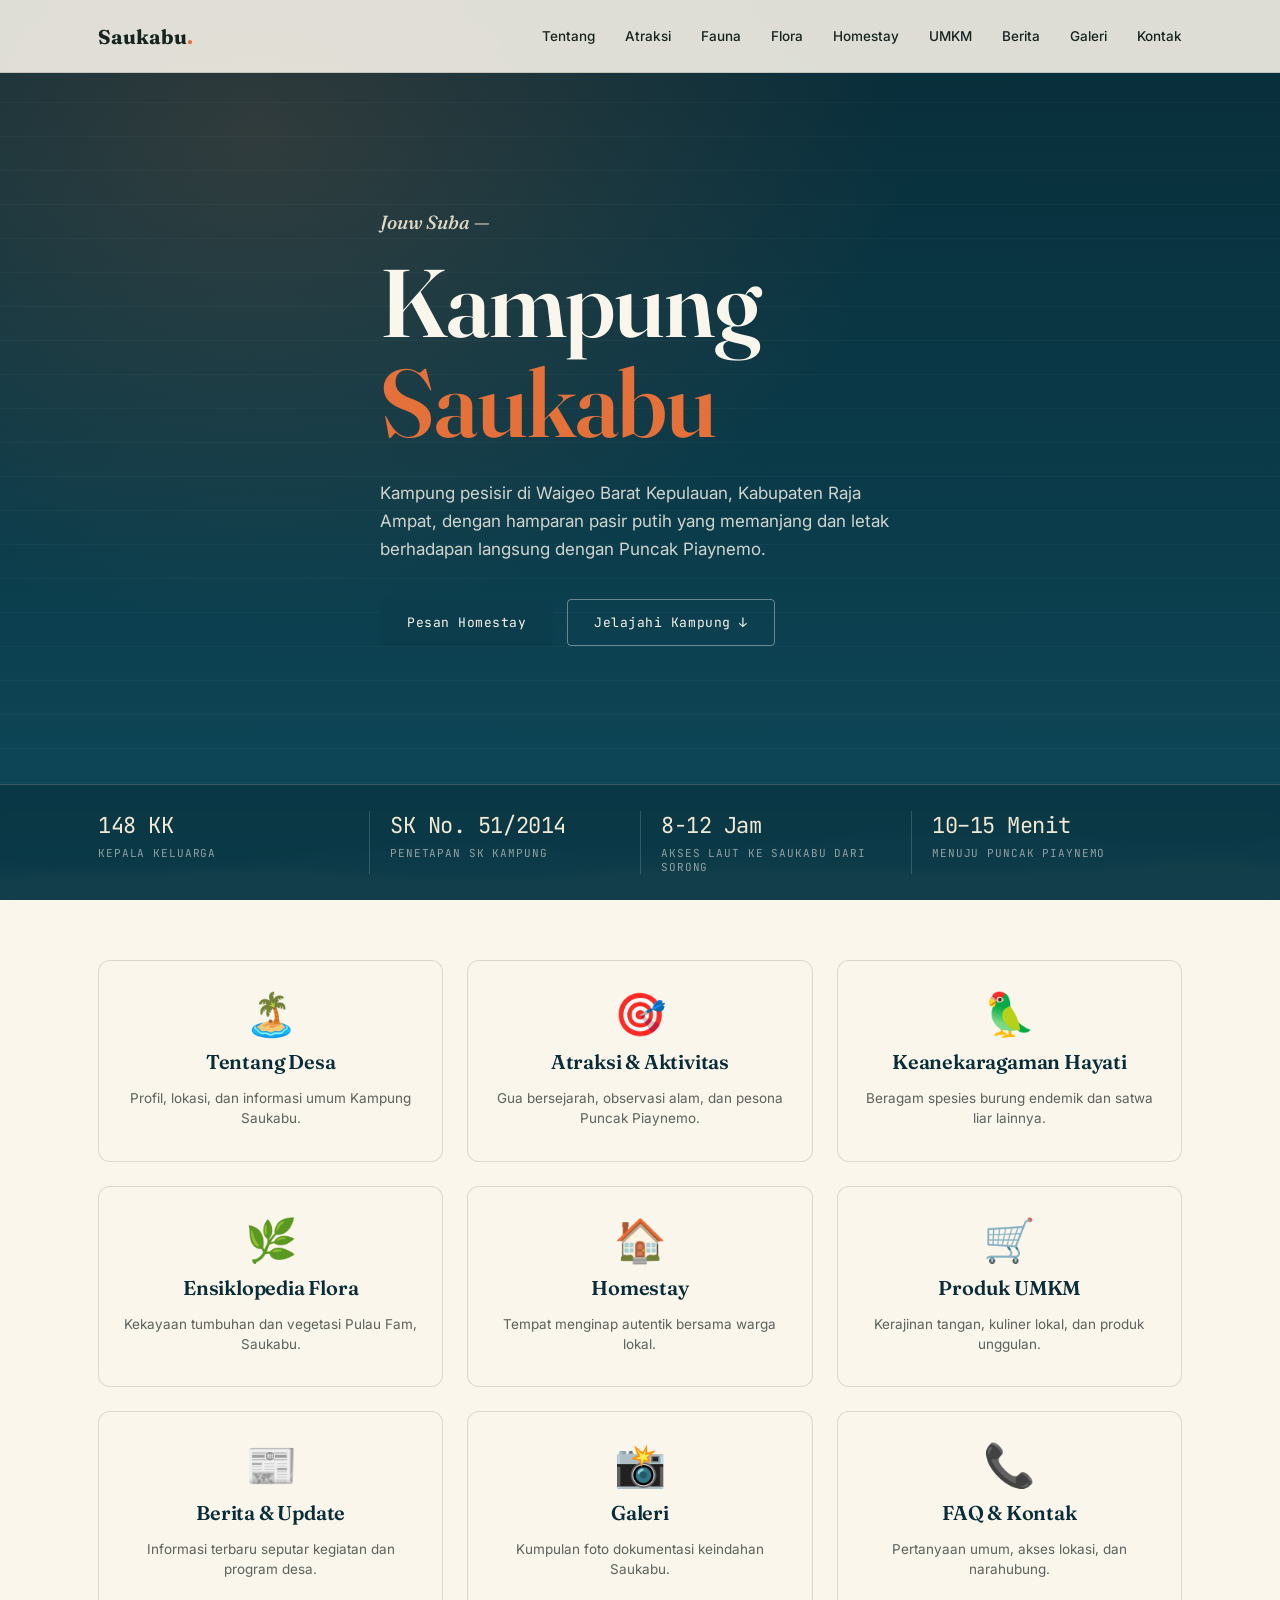
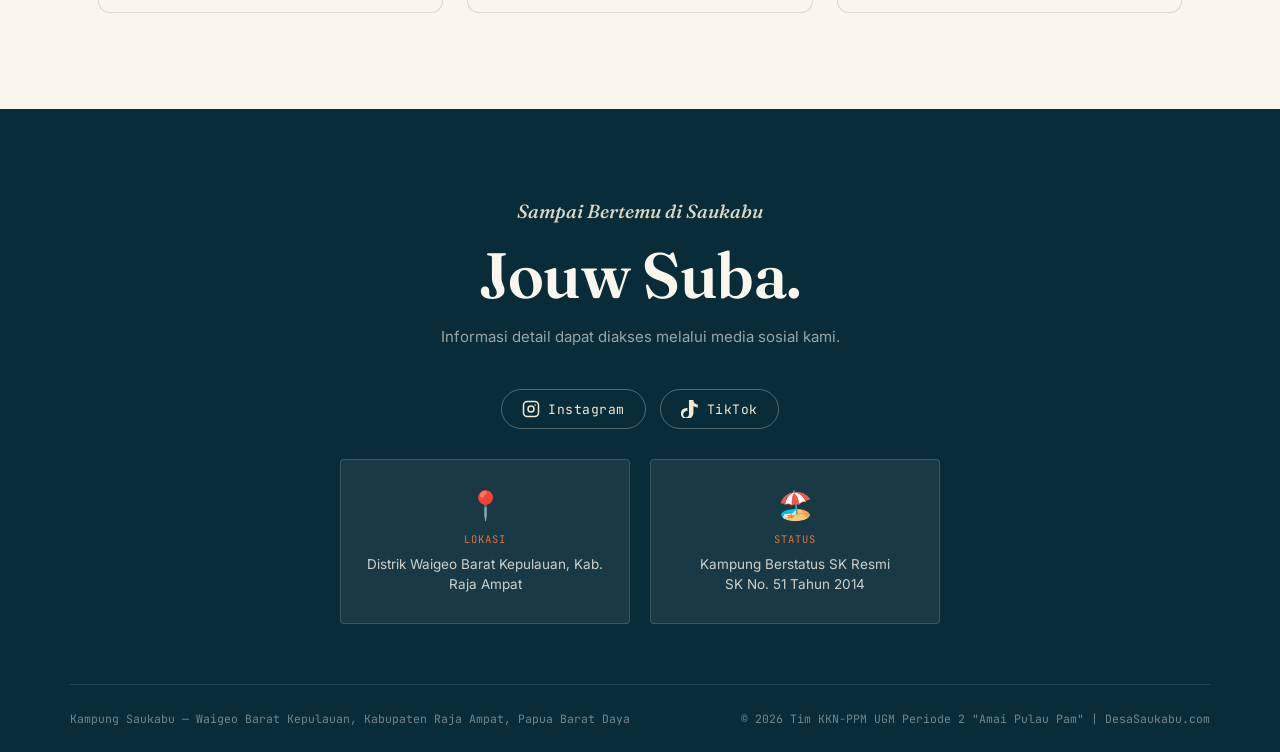
==== commit 353e382c: "Finalize UI: Lightbox, Album Slider, UMKM Card Layout, and Kontak FAQ structure" ====
--- a/index.html
+++ b/index.html
@@ -121,8 +121,13 @@
       </a>
       <a href="#galeri" class="dash-card fade-up visible">
         <div class="dash-icon">📸</div>
-        <h3 class="dash-title">Galeri & FAQ</h3>
-        <p class="dash-desc">Kumpulan foto, akses lokasi, dan pertanyaan umum.</p>
+        <h3 class="dash-title">Galeri</h3>
+        <p class="dash-desc">Kumpulan foto dokumentasi keindahan Saukabu.</p>
+      </a>
+      <a href="#kontak" class="dash-card fade-up">
+        <div class="dash-icon">📞</div>
+        <h2 class="dash-title">FAQ &amp; Kontak</h2>
+        <p class="dash-desc">Pertanyaan umum, akses lokasi, dan narahubung.</p>
       </a>
     </div>
   </div> <!-- /page-dashboard -->
@@ -219,9 +224,9 @@
               <p>Jelajahi gua-gua kapur di sekitar kampung yang menyimpan artefak peninggalan pendahulu yang masih terjaga. Dinding gua menjadi saksi bisu kisah leluhur Saukabu selama berabad-abad — sebuah perjalanan sejarah yang benar-benar langka.</p>
             </div>
           </div>
-          <div class="card card-img">
+          <div class="card card-img album-slot" onclick="openAlbum()" style="cursor:pointer;">
             <div class="card-photo">
-              <img src="images/buku_album/Buku_Album_Saukabu-01.png" alt="Buku Album Saukabu" loading="lazy">
+              <img src="images/buku_album/Buku%20Album%20Saukabu-01.png" alt="Buku Album Saukabu" loading="lazy" style="cursor:pointer;" onclick="openAlbum()">
             </div>
             <div class="card-body">
               <div class="tag">Jejak Pendahulu</div>
@@ -392,9 +397,7 @@
         <div class="eyebrow">Inventarisasi Tumbuhan</div>
         <h2 style="margin-bottom:8px;">Spesies Tumbuhan di Saukabu</h2>
         <p style="color:rgba(22,35,31,0.7); margin-bottom:36px; max-width:640px; line-height:1.7; font-size:14px;">Dokumentasi 22 spesies pohon dan tumbuhan yang tumbuh di Kampung Saukabu dan Pulau Fam, disusun oleh Tim KKN-PPM UGM Periode 2 Tahun 2026.</p>
-        <div class="natgeo-grid" id="flora-container">
-          <!-- Flora cards loaded from data/flora.json -->
-        </div>
+        <!-- flora-container di-disable karena tidak ada json -->
       </div>
     </section>
 
@@ -452,7 +455,160 @@
         <div class="eyebrow">Pilih Homestay Anda</div>
         <h2 class="section-title">8 Homestay Pilihan di Saukabu</h2>
         <p style="margin:14px 0 40px; max-width:640px; line-height:1.7; color:rgba(22,35,31,0.75);">Semua homestay melayani pemesanan langsung via WhatsApp. Hubungi pemilik untuk mengkonfirmasi ketersediaan kamar sebelum berkunjung.</p>
-        <div class="hs-grid" id="homestay-container"></div>
+        <div class="hs-grid" id="homestay-container">
+          <div class="hs-card fade-up visible">
+            <div class="hs-img-wrap"><div class="hs-img-placeholder">🏝️</div><div class="hs-overlay-num">01</div></div>
+            <div class="hs-body">
+              <div class="hs-chips"><span class="hs-chip">Snorkeling spot kelas dunia</span><span class="hs-chip">Dekat Piaynemo</span><span class="hs-chip">Makan 4x sehari</span><span class="hs-chip">Kelapa muda gratis</span></div>
+              <h3 class="hs-name">Saukabu Homestay</h3>
+              <div class="hs-tagline">Ensuite bungalows di bawah pohon kelapa dengan snorkeling kelas dunia di depan pintu.</div>
+              <div class="hs-owner">👤 Agnesius Fakdawer</div>
+              <p class="hs-desc">Saukabu Homestay menawarkan pengalaman menginap autentik di Pulau Fam dengan bungalow berkamar mandi dalam (ensuite). Diapit pohon kelapa dan menghadap langsung ke perairan biru jernih, homestay ini adalah titik terbaik menikmati sunset sambil minum kelapa muda gratis. Piaynemo, ikon Raja Ampat, hanya 10–15 menit perjalanan laut.</p>
+              <div class="hs-meta-row">
+                <div class="hs-meta-item">🛏 <strong>Kamar:</strong> 5 kamar (kapasitas 2 orang/kamar)</div>
+                <div class="hs-meta-item">💰 <strong>Harga:</strong> Rp 600.000/malam/orang</div>
+              </div>
+              <div class="hs-transport">⛵ Pam: 500rb | Waisai: 3,5jt | Sorong: 6jt (speedboat). Tur Piaynemo, Andau, Nusa Garden tersedia.</div>
+              <div class="hs-actions">
+                <a href="https://wa.me/6285220324783?text=Halo%20Agnesius%20Fakdawer%2C%20saya%20tertarik%20menginap%20di%20Saukabu%20Homestay.%20Apakah%20ada%20kamar%20tersedia%3F" target="_blank" class="btn solid hs-btn">WhatsApp →</a>
+                <a href="https://www.stayrajaampat.com/accommodation/saukabu-homestay/" target="_blank" class="hs-sra-link">Lihat di Stay Raja Ampat ↗</a>
+              </div>
+            </div>
+          </div>
+          <div class="hs-card fade-up visible">
+            <div class="hs-img-wrap"><div class="hs-img-placeholder">🏝️</div><div class="hs-overlay-num">02</div></div>
+            <div class="hs-body">
+              <div class="hs-chips"><span class="hs-chip">Pantai berpohon kelapa</span><span class="hs-chip">Akses ke semua atraksi Pam</span><span class="hs-chip">Tersedia di Booking.com</span></div>
+              <h3 class="hs-name">Mamere Homestay</h3>
+              <div class="hs-tagline">Tiga bungalow di pantai berpohon kelapa, pusat dari semua atraksi Kepulauan Pam.</div>
+              <div class="hs-owner">👤 Lamek Barangsano</div>
+              <p class="hs-desc">Mamere Homestay terletak di pantai berpasir putih dan berbaris pohon kelapa yang teduh. Strategis sebagai basecamp untuk menjelajahi seluruh atraksi Kepulauan Pam dan Piaynemo. Tersedia pemesanan online melalui Stay Raja Ampat maupun Booking.com untuk kemudahan.</p>
+              <div class="hs-meta-row">
+                <div class="hs-meta-item">🛏 <strong>Kamar:</strong> 5 kamar (kapasitas 2–3 orang/kamar)</div>
+                <div class="hs-meta-item">💰 <strong>Harga:</strong> Rp 400.000/malam (Stay Raja Ampat) | Rp 600.000/malam (Booking.com)</div>
+              </div>
+              <div class="hs-transport">⛵ Jemput dari Waisai, Sorong, dan Pam dengan berbagai kapasitas kapal (15PK–200PK). Tur Piaynemo, Andau, Telaga Bintang, Nusa Garden tersedia.</div>
+              <div class="hs-actions">
+                <a href="https://wa.me/6281234567890?text=Halo%20Lamek%20Barangsano%2C%20saya%20tertarik%20menginap%20di%20Mamere%20Homestay.%20Apakah%20ada%20kamar%20tersedia%3F" target="_blank" class="btn solid hs-btn">WhatsApp →</a>
+                <a href="https://www.stayrajaampat.com/accommodation/mamere-homestay/" target="_blank" class="hs-sra-link">Lihat di Stay Raja Ampat ↗</a>
+              </div>
+            </div>
+          </div>
+          <div class="hs-card fade-up visible">
+            <div class="hs-img-wrap"><div class="hs-img-placeholder">🏝️</div><div class="hs-overlay-num">03</div></div>
+            <div class="hs-body">
+              <div class="hs-chips"><span class="hs-chip">11 kamar VIP</span><span class="hs-chip">Terbesar di Saukabu</span><span class="hs-chip">43 ulasan positif</span><span class="hs-chip">Dekat danau & hiking</span></div>
+              <h3 class="hs-name">Raja Ampat Sunrise Homestay</h3>
+              <div class="hs-tagline">Homestay terbesar di Saukabu — 11 kamar VIP dengan danau, hiking, dan pantai menakjubkan.</div>
+              <div class="hs-owner">👤 Paulus</div>
+              <p class="hs-desc">Raja Ampat Sunrise adalah pilihan premium di Kepulauan Pam. Dengan 11 kamar VIP, homestay ini merupakan yang terbesar di Saukabu dan paling berpengalaman dalam melayani tamu dari berbagai negara (43 ulasan di StayRajaAmpat). Lokasinya dekat dengan danau pulau, jalur hiking, dan pantai-pantai spektakuler Pam — semuanya dalam jarak berjalan kaki.</p>
+              <div class="hs-meta-row">
+                <div class="hs-meta-item">🛏 <strong>Kamar:</strong> 11 kamar VIP</div>
+                <div class="hs-meta-item">💰 <strong>Harga:</strong> Rp 700.000/malam/orang | Rp 1.000.000/malam/2 orang</div>
+              </div>
+              <div class="hs-transport">⛵ Waisai: Longboat 2,5jt (4 org) | Speedboat 6jt (4 org). Tur sekitar Pam tersedia.</div>
+              <div class="hs-actions">
+                <a href="https://wa.me/6281234567890?text=Halo%20Paulus%2C%20saya%20tertarik%20menginap%20di%20Raja%20Ampat%20Sunrise%20Homestay.%20Apakah%20ada%20kamar%20tersedia%3F" target="_blank" class="btn solid hs-btn">WhatsApp →</a>
+                <a href="https://www.stayrajaampat.com/accommodation/raja-ampat-sunrise-homestay/" target="_blank" class="hs-sra-link">Lihat di Stay Raja Ampat ↗</a>
+              </div>
+            </div>
+          </div>
+          <div class="hs-card fade-up visible">
+            <div class="hs-img-wrap"><div class="hs-img-placeholder">🏝️</div><div class="hs-overlay-num">04</div></div>
+            <div class="hs-body">
+              <div class="hs-chips"><span class="hs-chip">Bungalow kayu berkualitas</span><span class="hs-chip">Pantai pasir putih</span><span class="hs-chip">11 ulasan positif</span><span class="hs-chip">Kamar mandi ensuite</span></div>
+              <h3 class="hs-name">Mandarou Homestay</h3>
+              <div class="hs-tagline">Bungalow kayu bercat dengan kamar mandi ensuite di pantai pasir putih — sulit ditandingi.</div>
+              <div class="hs-owner">👤 Frans Dimara</div>
+              <p class="hs-desc">Mandarou Homestay dikenal dengan kualitas bangunannya yang menonjol — bungalow berpanel kayu dengan jendela kaca dan kamar mandi dalam yang membuatnya sangat nyaman untuk standar homestay Raja Ampat. Letaknya di pantai pasir putih di jantung Kepulauan Pam, ideal untuk eksplorasi ke segala penjuru.</p>
+              <div class="hs-meta-row">
+                <div class="hs-meta-item">🛏 <strong>Kamar:</strong> 8 kamar</div>
+                <div class="hs-meta-item">💰 <strong>Harga:</strong> Rp 500.000/malam/orang</div>
+              </div>
+              <div class="hs-transport">⛵ Jemput dari Waisai: Longboat 2,5jt (2 org) atau 3jt (3+ org). Tur tersedia.</div>
+              <div class="hs-actions">
+                <a href="https://wa.me/6281285157584?text=Halo%20Frans%20Dimara%2C%20saya%20tertarik%20menginap%20di%20Mandarou%20Homestay.%20Apakah%20ada%20kamar%20tersedia%3F" target="_blank" class="btn solid hs-btn">WhatsApp →</a>
+                <a href="https://www.stayrajaampat.com/accommodation/mandarou-homestay/" target="_blank" class="hs-sra-link">Lihat di Stay Raja Ampat ↗</a>
+              </div>
+            </div>
+          </div>
+          <div class="hs-card fade-up visible">
+            <div class="hs-img-wrap"><div class="hs-img-placeholder">🏝️</div><div class="hs-overlay-num">05</div></div>
+            <div class="hs-body">
+              <div class="hs-chips"><span class="hs-chip">32 ulasan di StayRajaAmpat</span><span class="hs-chip">Restoran sendiri</span><span class="hs-chip">Paket snorkeling & diving</span><span class="hs-chip">Akses danau & Piaynemo</span></div>
+              <h3 class="hs-name">Tanjung Mefiyai Homestay</h3>
+              <div class="hs-tagline">Pantai putih sempurna, karang indah, danau pedalaman — pusat atraksi Piaynemo.</div>
+              <div class="hs-owner">👤 Nataniel Fakdawer</div>
+              <p class="hs-desc">Tanjung Mefiyai merupakan salah satu homestay paling direkomendasikan di Kepulauan Pam (32 ulasan di StayRajaAmpat). Memiliki 8 kamar dalam 3 tipe — VIP tepi pantai, VIP darat, dan reguler — serta restoran sendiri. Lokasinya di titik strategis untuk mengakses Piaynemo, danau pedalaman, dan spot snorkeling terbaik. Paket snorkeling & diving tersedia.</p>
+              <div class="hs-meta-row">
+                <div class="hs-meta-item">🛏 <strong>Kamar:</strong> 8 kamar (3 VIP pantai, 3 VIP darat, 2 reguler)</div>
+                <div class="hs-meta-item">💰 <strong>Harga:</strong> VIP Pantai: Rp 600.000/org | VIP Darat: Rp 500.000/org | Reguler: Rp 450.000/org</div>
+              </div>
+              <div class="hs-transport">⛵ Longboat: Waisai 2,5jt | Kri 2jt | Batanta 2,5–3jt. Snorkeling 3 spot + Piaynemo: 1,5jt/perahu.</div>
+              <div class="hs-actions">
+                <a href="https://wa.me/6281234567890?text=Halo%20Nataniel%20Fakdawer%2C%20saya%20tertarik%20menginap%20di%20Tanjung%20Mefiyai%20Homestay.%20Apakah%20ada%20kamar%20tersedia%3F" target="_blank" class="btn solid hs-btn">WhatsApp →</a>
+                <a href="https://www.stayrajaampat.com/accommodation/tanjung-mefiyai-homestay/" target="_blank" class="hs-sra-link">Lihat di Stay Raja Ampat ↗</a>
+              </div>
+            </div>
+          </div>
+          <div class="hs-card fade-up visible">
+            <div class="hs-img-wrap"><div class="hs-img-placeholder">🏝️</div><div class="hs-overlay-num">06</div></div>
+            <div class="hs-body">
+              <div class="hs-chips"><span class="hs-chip">Hanya 2 kamar (sangat privat)</span><span class="hs-chip">WC dalam</span><span class="hs-chip">Suasana tenang & intim</span></div>
+              <h3 class="hs-name">Saawinsrom</h3>
+              <div class="hs-tagline">Retreat privat dan tenang — 2 kamar eksklusif untuk pengalaman menginap yang intim.</div>
+              <div class="hs-owner">👤 Asur</div>
+              <p class="hs-desc">Saawinsrom adalah pilihan sempurna bagi pasangan atau teman perjalanan yang menginginkan suasana privat dan tenang di Raja Ampat. Hanya tersedia 2 kamar, menjamin ketenangan dan perhatian penuh dari tuan rumah. Dilengkapi WC dalam dan makan 3x sehari, cukup untuk memanjakan diri setelah seharian berpetualang.</p>
+              <div class="hs-meta-row">
+                <div class="hs-meta-item">🛏 <strong>Kamar:</strong> 2 kamar (kapasitas 2 orang/kamar)</div>
+                <div class="hs-meta-item">💰 <strong>Harga:</strong> Rp 600.000/malam</div>
+              </div>
+              <div class="hs-transport">⛵ Jemput dari Waisai (Longboat): 1,5jt (4 org). Trip Piaynemo: 1jt (4 org).</div>
+              <div class="hs-actions">
+                <a href="https://wa.me/6282211086831?text=Halo%20Asur%2C%20saya%20tertarik%20menginap%20di%20Saawinsrom.%20Apakah%20ada%20kamar%20tersedia%3F" target="_blank" class="btn solid hs-btn">WhatsApp →</a>
+                
+              </div>
+            </div>
+          </div>
+          <div class="hs-card fade-up visible">
+            <div class="hs-img-wrap"><div class="hs-img-placeholder">🏝️</div><div class="hs-overlay-num">07</div></div>
+            <div class="hs-body">
+              <div class="hs-chips"><span class="hs-chip">Homestay baru & terawat</span><span class="hs-chip">Keluarga super ramah</span><span class="hs-chip">Pantai pasir putih</span><span class="hs-chip">Dekat Saukabu</span></div>
+              <h3 class="hs-name">Tara Fudin Homestay</h3>
+              <div class="hs-tagline">Empat bungalow di pantai pasir putih — homestay baru dengan keluarga yang sangat ramah.</div>
+              <div class="hs-owner">👤 Martin (Lefrida & Marthen)</div>
+              <p class="hs-desc">Tara Fudin adalah homestay yang relatif baru namun sudah menuai ulasan sangat positif dari tamu internasional. Bungalow-bungalownya dalam kondisi prima karena masih baru, terletak di pantai berpasir putih yang indah di pesisir timur laut Pulau Pam. Keluarga Martin sangat ramah dan berusaha keras untuk kepuasan tamu. Kampung Saukabu hanya selangkah dari homestay ini.</p>
+              <div class="hs-meta-row">
+                <div class="hs-meta-item">🛏 <strong>Kamar:</strong> 3 kamar (1 VIP, 2 reguler, kapasitas 2 orang)</div>
+                <div class="hs-meta-item">💰 <strong>Harga:</strong> Reguler: Rp 350.000/org | VIP: Rp 500.000/org</div>
+              </div>
+              <div class="hs-transport">⛵ Longboat: Waisai 2,5jt | Arborek 1,5jt | Kri 2jt | Batanta 2,5jt. Trip Piaynemo, Andau, Pulau Nafsi: masing-masing 1jt.</div>
+              <div class="hs-actions">
+                <a href="https://wa.me/6281318331728?text=Halo%20Martin%20%28Lefrida%20%26%20Marthen%29%2C%20saya%20tertarik%20menginap%20di%20Tara%20Fudin%20Homestay.%20Apakah%20ada%20kamar%20tersedia%3F" target="_blank" class="btn solid hs-btn">WhatsApp →</a>
+                <a href="https://www.stayrajaampat.com/accommodation/tara-fudin-homestay/" target="_blank" class="hs-sra-link">Lihat di Stay Raja Ampat ↗</a>
+              </div>
+            </div>
+          </div>
+          <div class="hs-card fade-up visible">
+            <div class="hs-img-wrap"><div class="hs-img-placeholder">🏝️</div><div class="hs-overlay-num">08</div></div>
+            <div class="hs-body">
+              <div class="hs-chips"><span class="hs-chip">Bungalow ensuite</span><span class="hs-chip">Pantai pasir putih</span><span class="hs-chip">Dekat spot manta ray</span><span class="hs-chip">6 ulasan positif</span></div>
+              <h3 class="hs-name">Saubaryam Homestay</h3>
+              <div class="hs-tagline">Bungalow ensuite di pantai pasir putih — Piaynemo, manta, dan snorkeling kelas dunia.</div>
+              <div class="hs-owner">👤 Stefanus Ivakdalam</div>
+              <p class="hs-desc">Saubaryam Homestay menonjol dengan 3 bungalow berkamar mandi dalam (ensuite) yang langsung menghadap pantai pasir putih di jantung Kepulauan Pam. Spot snorkeling dan manta ray Andau sama-sama dekat dari sini. Dengan 6 ulasan positif di StayRajaAmpat, Saubaryam menjadi pilihan terpercaya bagi siapa saja yang ingin merasakan keajaiban bawah laut Pam.</p>
+              <div class="hs-meta-row">
+                <div class="hs-meta-item">🛏 <strong>Kamar:</strong> 5 kamar (kapasitas 2–4 orang)</div>
+                <div class="hs-meta-item">💰 <strong>Harga:</strong> Rp 500.000/orang</div>
+              </div>
+              <div class="hs-transport">⛵ Jemput Waisai (Longboat): 2,5jt. Trip Andau Manta Point: 1jt | Trip Piaynemo: hubungi langsung.</div>
+              <div class="hs-actions">
+                <a href="https://wa.me/6282238624591?text=Halo%20Stefanus%20Ivakdalam%2C%20saya%20tertarik%20menginap%20di%20Saubaryam%20Homestay.%20Apakah%20ada%20kamar%20tersedia%3F" target="_blank" class="btn solid hs-btn">WhatsApp →</a>
+                <a href="https://www.stayrajaampat.com/accommodation/saubaryam-homestay/" target="_blank" class="hs-sra-link">Lihat di Stay Raja Ampat ↗</a>
+              </div>
+            </div>
+          </div>
+        </div>
       </div>
     </section>
 
@@ -735,10 +891,6 @@
          dan tempel di bawahnya
     ===================================================== -->
         <div class="gal-grid">
-          <div class="gal-slot album-slot" onclick="openAlbum()" title="Klik untuk membaca Buku Album (21 Halaman)">
-            <img src="images/buku_album/Buku%20Album%20Saukabu-01.png" alt="Buku Album Saukabu">
-            <div class="album-overlay">Buka Album (21 Halaman)</div>
-          </div>
           <div class="gal-slot"><img src="images/galeri/PemandanganPiaynemo.jpg" alt="Lanskap Puncak Piaynemo, Raja Ampat" class="lightbox-trigger"></div>
           <div class="gal-slot"><img src="images/galeri/ArtefakGua1.jpg" alt="Artefak peninggalan pendahulu di Gua" class="lightbox-trigger"></div>
           <div class="gal-slot"><img src="images/galeri/ArtefakGua2.jpg" alt="Artefak peninggalan pendahulu di Gua" class="lightbox-trigger"></div>
@@ -1067,8 +1219,8 @@
     async function loadCMSData() {
       try {
         // Load Homestay
-        const hsRes = await fetch('data/homestay.json');
-        if (hsRes.ok) {
+        // fetch homestay removed
+        if (false) {
           const hsData = await hsRes.json();
           const hsContainer = document.getElementById('homestay-container');
           hsContainer.innerHTML = '';
@@ -1102,8 +1254,8 @@
         }
 
         // Load UMKM
-        const umkmRes = await fetch('data/umkm.json');
-        if (umkmRes.ok) {
+        // fetch umkm removed
+        if (false) {
           const umkmData = await umkmRes.json();
           const umkmContainer = document.getElementById('umkm-container');
           umkmContainer.innerHTML = '';
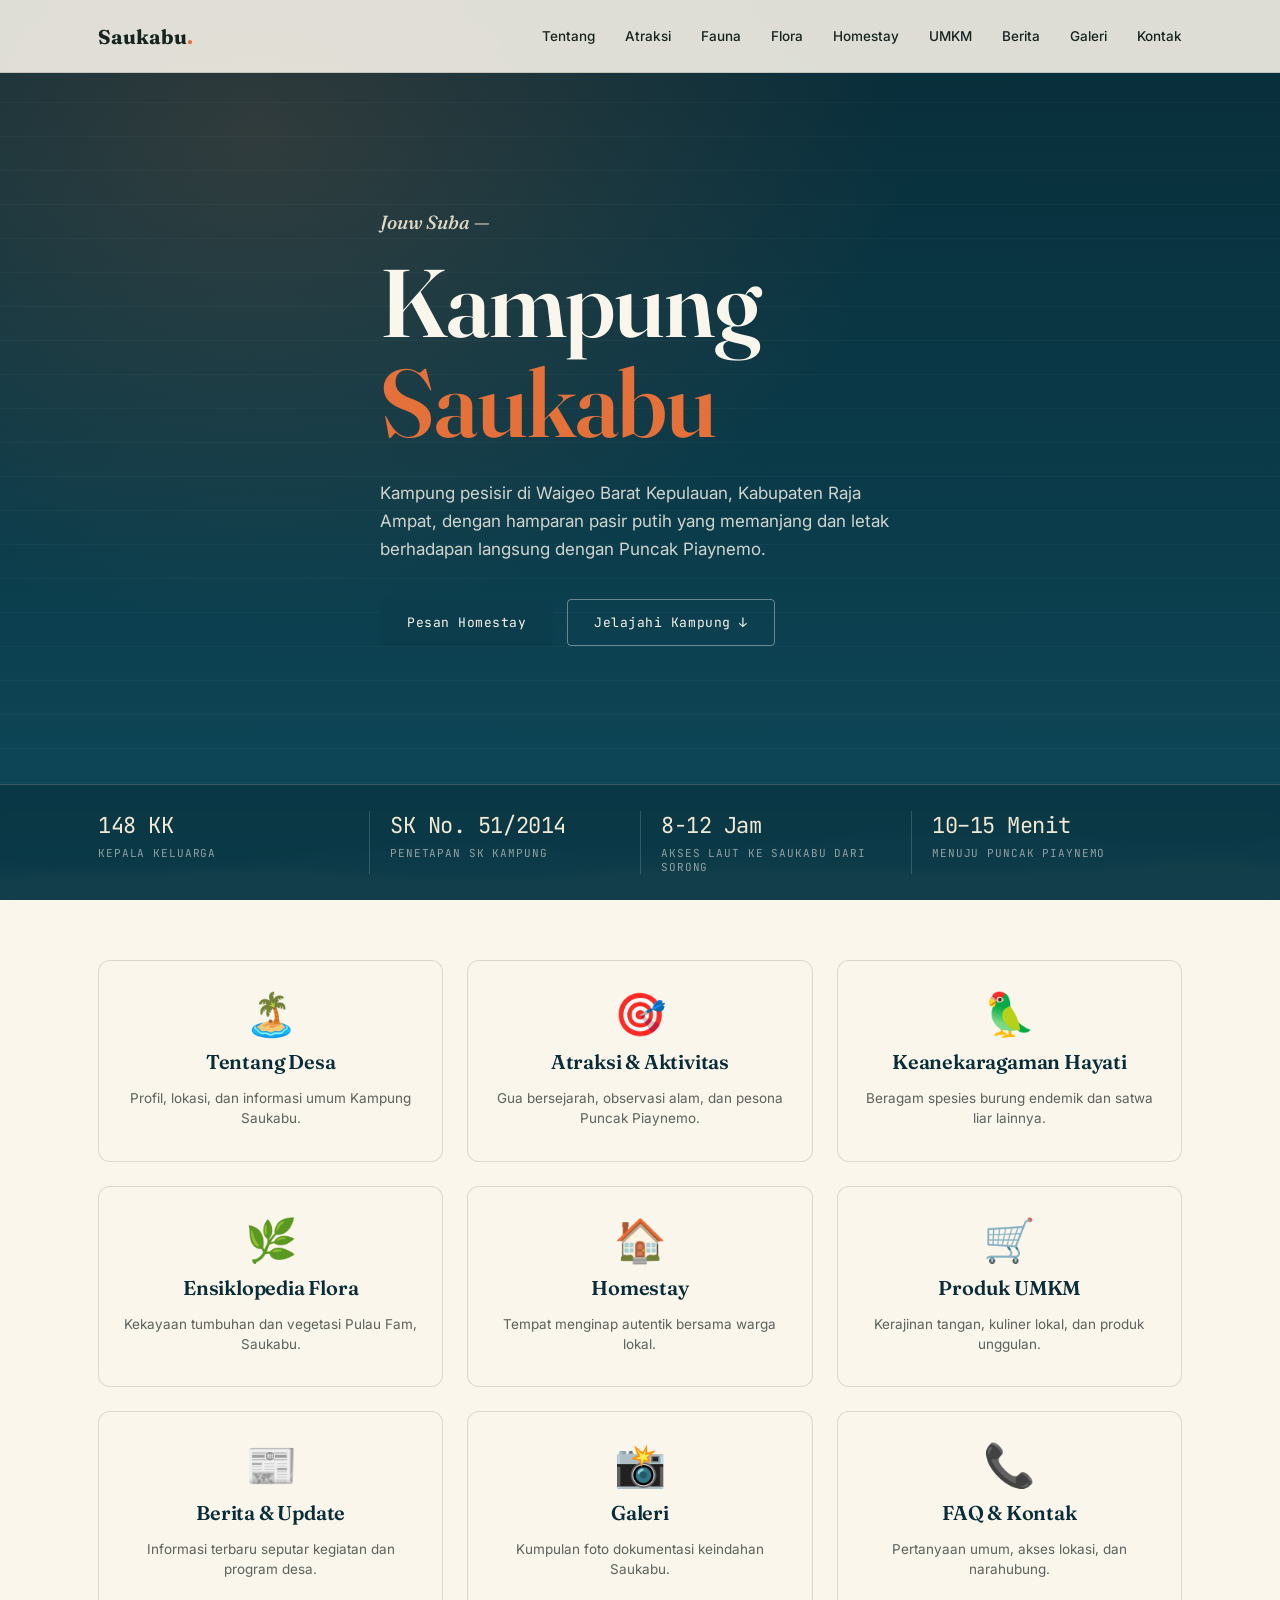
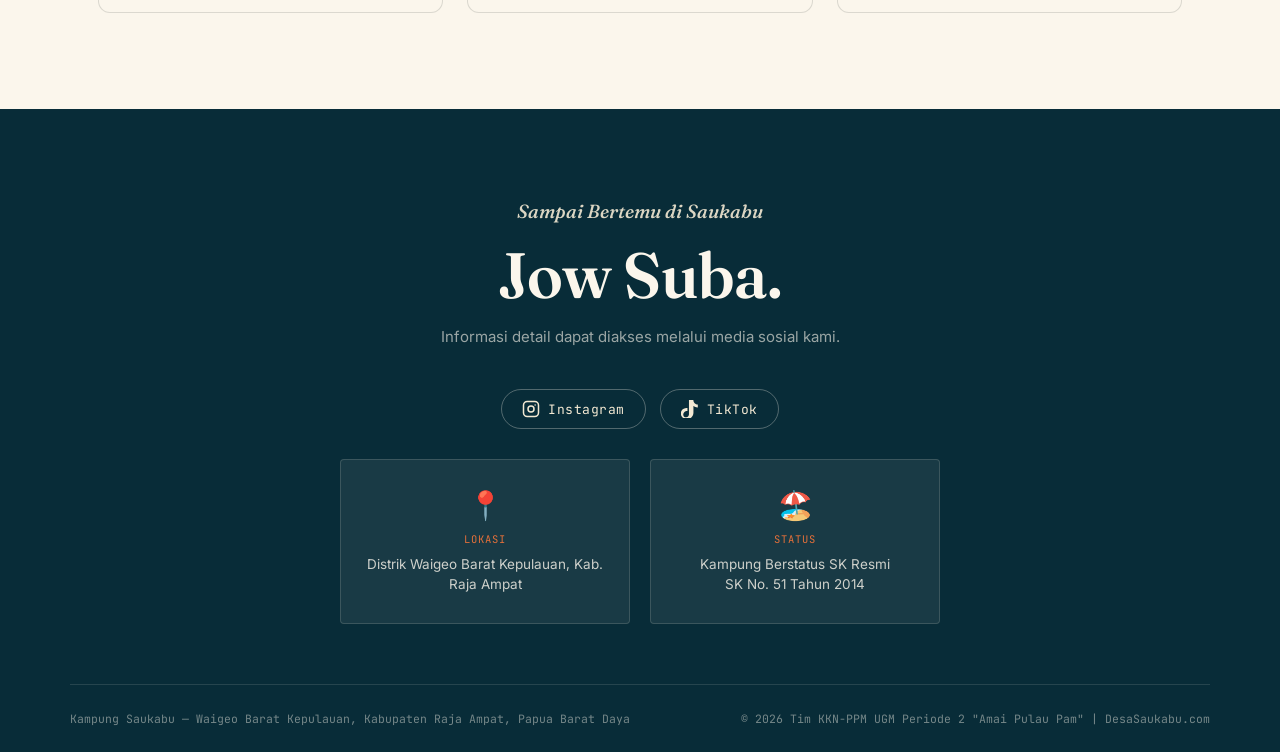
==== commit ad2b104e: "Jouw Suba to Jow Suba" ====
--- a/index.html
+++ b/index.html
@@ -163,8 +163,11 @@
               </div>
             </div>
 
-            <div style="margin-top:18px; border-radius: 8px; overflow: hidden; border: 4px solid var(--paper); box-shadow: 0 4px 12px rgba(0,0,0,0.1);">
-              <img src="images/foto-kampung-saukabu.jpg" alt="Foto Kampung Saukabu" style="width: 100%; height: auto; display: block; aspect-ratio: 16/9; object-fit: cover;" onerror="this.onerror=null; this.src='https://placehold.co/800x450/e0dcd3/16231f?text=Foto+Kampung+Saukabu\n(Simpan+foto+sebagai+images/foto-kampung-saukabu.jpg)';">
+            <div
+              style="margin-top:18px; border-radius: 8px; overflow: hidden; border: 4px solid var(--paper); box-shadow: 0 4px 12px rgba(0,0,0,0.1);">
+              <img src="images/foto-kampung-saukabu.jpg" alt="Foto Kampung Saukabu"
+                style="width: 100%; height: auto; display: block; aspect-ratio: 16/9; object-fit: cover;"
+                onerror="this.onerror=null; this.src='https://placehold.co/800x450/e0dcd3/16231f?text=Foto+Kampung+Saukabu\n(Simpan+foto+sebagai+images/foto-kampung-saukabu.jpg)';">
             </div>
           </div>
         </div>
@@ -181,8 +184,7 @@
         <div class="eyebrow" style="color:var(--coral);">Letak Istimewa</div>
         <div class="prox-grid">
           <div class="prox-visual">
-            <img src="images/galeri/DockPiaynemo.jpg" alt="Dermaga menuju Piaynemo"
-              class="prox-img">
+            <img src="images/galeri/DockPiaynemo.jpg" alt="Dermaga menuju Piaynemo" class="prox-img">
             <div class="prox-badge">
               <span class="time">15'</span>
               <span class="unit">Menit</span>
@@ -191,7 +193,8 @@
           </div>
           <div>
             <h2>Gerbang Terdekat menuju Puncak Piaynemo</h2>
-            <p>Kampung Saukabu merupakan salah satu titik terdekat menuju Puncak Piaynemo, ikon Raja Ampat yang terkenal di dunia.
+            <p>Kampung Saukabu merupakan salah satu titik terdekat menuju Puncak Piaynemo, ikon Raja Ampat yang terkenal
+              di dunia.
               Hanya dengan perjalanan laut sekitar 10–15 menit dari desa, Anda sudah tiba di gugusan pulau karang
               Piaynemo
               yang menakjubkan.</p>
@@ -221,17 +224,22 @@
             <div class="card-body">
               <div class="tag">Petualangan</div>
               <h3>Susur Gua &amp; Artefak</h3>
-              <p>Jelajahi gua-gua kapur di sekitar kampung yang menyimpan artefak peninggalan pendahulu yang masih terjaga. Dinding gua menjadi saksi bisu kisah leluhur Saukabu selama berabad-abad — sebuah perjalanan sejarah yang benar-benar langka.</p>
+              <p>Jelajahi gua-gua kapur di sekitar kampung yang menyimpan artefak peninggalan pendahulu yang masih
+                terjaga. Dinding gua menjadi saksi bisu kisah leluhur Saukabu selama berabad-abad — sebuah perjalanan
+                sejarah yang benar-benar langka.</p>
             </div>
           </div>
           <div class="card card-img album-slot" onclick="openAlbum()" style="cursor:pointer;">
             <div class="card-photo">
-              <img src="images/buku_album/Buku%20Album%20Saukabu-01.png" alt="Buku Album Saukabu" loading="lazy" style="cursor:pointer;" onclick="openAlbum()">
+              <img src="images/buku_album/Buku%20Album%20Saukabu-01.png" alt="Buku Album Saukabu" loading="lazy"
+                style="cursor:pointer;" onclick="openAlbum()">
             </div>
             <div class="card-body">
               <div class="tag">Jejak Pendahulu</div>
               <h3>Buku Album Saukabu</h3>
-              <p>Telusuri sejarah dan dokumentasi awal Kampung Saukabu, termasuk inisiatif kawasan Taman Perlindungan Laut dari catatan Sea Sanctuaries Trust. Sebuah arsip hidup tentang kampung yang tumbuh bersama lautnya.</p>
+              <p>Telusuri sejarah dan dokumentasi awal Kampung Saukabu, termasuk inisiatif kawasan Taman Perlindungan
+                Laut dari catatan Sea Sanctuaries Trust. Sebuah arsip hidup tentang kampung yang tumbuh bersama lautnya.
+              </p>
             </div>
           </div>
           <div class="card card-img">
@@ -241,7 +249,9 @@
             <div class="card-body">
               <div class="tag">Alam Liar</div>
               <h3>Pengamatan Burung</h3>
-              <p>Amati langsung spesies burung endemik Papua seperti Burung Bayan, Nuri Pipi-Merah, dan Walik Dada Putih di habitat aslinya. Waktu terbaik adalah pagi hari — bawa teropong dan nikmati serenade alam liar Pulau Fam.</p>
+              <p>Amati langsung spesies burung endemik Papua seperti Burung Bayan, Nuri Pipi-Merah, dan Walik Dada Putih
+                di habitat aslinya. Waktu terbaik adalah pagi hari — bawa teropong dan nikmati serenade alam liar Pulau
+                Fam.</p>
             </div>
           </div>
           <div class="card card-img">
@@ -251,7 +261,9 @@
             <div class="card-body">
               <div class="tag">Alam &amp; Hiking</div>
               <h3>Danau Pedalaman Pulau Fam</h3>
-              <p>Pulau Fam menyimpan danau pedalaman terbesar di gugusan kepulauan ini. Jalur hiking menuju danau melewati hutan tropis yang lebat dan sering menjadi tempat pengamatan satwa liar yang tidak akan terlupakan.</p>
+              <p>Pulau Fam menyimpan danau pedalaman terbesar di gugusan kepulauan ini. Jalur hiking menuju danau
+                melewati hutan tropis yang lebat dan sering menjadi tempat pengamatan satwa liar yang tidak akan
+                terlupakan.</p>
             </div>
           </div>
           <div class="card card-img">
@@ -261,7 +273,9 @@
             <div class="card-body">
               <div class="tag">Ikon Raja Ampat</div>
               <h3>Puncak Piaynemo</h3>
-              <p>Dari Saukabu, Puncak Piaynemo — lanskap karst paling ikonik di dunia — hanya 10–15 menit perjalanan laut. Pemandangan gugusan pulau dari atas puncaknya adalah salah satu yang paling menakjubkan yang pernah ada.</p>
+              <p>Dari Saukabu, Puncak Piaynemo — lanskap karst paling ikonik di dunia — hanya 10–15 menit perjalanan
+                laut. Pemandangan gugusan pulau dari atas puncaknya adalah salah satu yang paling menakjubkan yang
+                pernah ada.</p>
             </div>
           </div>
           <div class="card card-img">
@@ -271,7 +285,9 @@
             <div class="card-body">
               <div class="tag">Bawah Laut</div>
               <h3>Snorkeling &amp; Manta Ray</h3>
-              <p>Perairan di sekitar Kepulauan Pam termasuk dalam Segitiga Terumbu Karang Dunia. Snorkeling dari tepian homestay sudah menawarkan terumbu karang yang spektakuler, sementara Andau adalah spot legendaris untuk berenang bersama Manta Ray.</p>
+              <p>Perairan di sekitar Kepulauan Pam termasuk dalam Segitiga Terumbu Karang Dunia. Snorkeling dari tepian
+                homestay sudah menawarkan terumbu karang yang spektakuler, sementara Andau adalah spot legendaris untuk
+                berenang bersama Manta Ray.</p>
             </div>
           </div>
         </div>
@@ -285,10 +301,14 @@
     <div class="eco-hero">
       <div class="eco-hero-overlay"></div>
       <div class="eco-hero-content wrap">
-        <a href="#dashboard" class="back-btn" style="position:relative;z-index:3;margin-bottom:20px;display:inline-block;border-color:rgba(255,255,255,0.4);color:rgba(255,255,255,0.8);">← Kembali</a>
+        <a href="#dashboard" class="back-btn"
+          style="position:relative;z-index:3;margin-bottom:20px;display:inline-block;border-color:rgba(255,255,255,0.4);color:rgba(255,255,255,0.8);">←
+          Kembali</a>
         <div class="eyebrow" style="color:var(--sand);">Ekowisata & Konservasi</div>
         <h1 class="eco-hero-title">Surga Tersembunyi<br><em>di Kepulauan Raja Ampat</em></h1>
-        <p class="eco-hero-sub">Kampung Saukabu bukan hanya tentang pantai — ia adalah rumah bagi satwa-satwa liar yang telah menghuni hutan dan perairannya selama ribuan tahun. Setiap kunjungan Anda turut mendukung pelestarian alam ini.</p>
+        <p class="eco-hero-sub">Kampung Saukabu bukan hanya tentang pantai — ia adalah rumah bagi satwa-satwa liar yang
+          telah menghuni hutan dan perairannya selama ribuan tahun. Setiap kunjungan Anda turut mendukung pelestarian
+          alam ini.</p>
       </div>
     </div>
 
@@ -319,13 +339,20 @@
           <div class="eco-article-text">
             <div class="eyebrow">Tentang Ekowisata Saukabu</div>
             <h2>Birdwatching di Pulau Fam — Pengalaman yang Langka</h2>
-            <p>Pulau Fam, tempat berdirinya Kampung Saukabu, termasuk dalam gugusan kepulauan di Kabupaten Raja Ampat yang dikenal sebagai salah satu pusat keanekaragaman hayati tertinggi di dunia. Hutan tropis yang masih terjaga dan perairan yang kaya nutrisi menciptakan ekosistem yang sempurna bagi beragam satwa liar.</p>
-            <p style="margin-top:16px;">Kegiatan pengamatan burung (<em>birdwatching</em>) di Saukabu telah diinisiasi oleh Tim KKN-PPM UGM 2026, dengan menghasilkan inventarisasi awal spesies yang kini dapat Anda lihat di bawah. Semakin banyak spesies yang akan didokumentasikan seiring berjalannya waktu.</p>
+            <p>Pulau Fam, tempat berdirinya Kampung Saukabu, termasuk dalam gugusan kepulauan di Kabupaten Raja Ampat
+              yang dikenal sebagai salah satu pusat keanekaragaman hayati tertinggi di dunia. Hutan tropis yang masih
+              terjaga dan perairan yang kaya nutrisi menciptakan ekosistem yang sempurna bagi beragam satwa liar.</p>
+            <p style="margin-top:16px;">Kegiatan pengamatan burung (<em>birdwatching</em>) di Saukabu telah diinisiasi
+              oleh Tim KKN-PPM UGM 2026, dengan menghasilkan inventarisasi awal spesies yang kini dapat Anda lihat di
+              bawah. Semakin banyak spesies yang akan didokumentasikan seiring berjalannya waktu.</p>
             <div class="eco-info-box">
               <div class="eco-info-item">🌅 <strong>Waktu Terbaik:</strong> Pagi hari pukul 06.00–09.00</div>
-              <div class="eco-info-item">🔭 <strong>Perlengkapan:</strong> Teropong & kamera telephoto sangat dianjurkan</div>
-              <div class="eco-info-item">🌿 <strong>Area:</strong> Tepi hutan, tepian sungai kecil, dan tajuk pohon buah</div>
-              <div class="eco-info-item">🤫 <strong>Tips:</strong> Diam dan sabar adalah kunci utama pengamatan satwa liar</div>
+              <div class="eco-info-item">🔭 <strong>Perlengkapan:</strong> Teropong & kamera telephoto sangat dianjurkan
+              </div>
+              <div class="eco-info-item">🌿 <strong>Area:</strong> Tepi hutan, tepian sungai kecil, dan tajuk pohon buah
+              </div>
+              <div class="eco-info-item">🤫 <strong>Tips:</strong> Diam dan sabar adalah kunci utama pengamatan satwa
+                liar</div>
             </div>
           </div>
           <div class="eco-article-side">
@@ -362,7 +389,9 @@
       <div class="wrap">
         <div class="eyebrow" style="color:var(--coral);">Inventaris Burung Saukabu</div>
         <h2 class="section-title" style="color:var(--paper);">Spesies yang Berhasil Didokumentasikan</h2>
-        <p style="margin:14px 0 40px; max-width:640px; line-height:1.7; color:rgba(251,246,236,0.7);">Berikut adalah spesies-spesies burung yang telah diidentifikasi di sekitar Kampung Saukabu oleh Tim KKN-PPM UGM Periode 2 Tahun 2026. Dokumentasi terus berlanjut.</p>
+        <p style="margin:14px 0 40px; max-width:640px; line-height:1.7; color:rgba(251,246,236,0.7);">Berikut adalah
+          spesies-spesies burung yang telah diidentifikasi di sekitar Kampung Saukabu oleh Tim KKN-PPM UGM Periode 2
+          Tahun 2026. Dokumentasi terus berlanjut.</p>
         <div class="natgeo-grid" id="fauna-container">
           <!-- Fauna cards loaded from data/fauna.json -->
         </div>
@@ -376,19 +405,34 @@
     <div class="eco-hero" style="min-height:50vh;">
       <div class="eco-hero-overlay"></div>
       <div class="eco-hero-content wrap">
-        <a href="#dashboard" class="back-btn" style="position:relative;z-index:3;margin-bottom:20px;display:inline-block;border-color:rgba(255,255,255,0.4);color:rgba(255,255,255,0.8);">← Kembali</a>
+        <a href="#dashboard" class="back-btn"
+          style="position:relative;z-index:3;margin-bottom:20px;display:inline-block;border-color:rgba(255,255,255,0.4);color:rgba(255,255,255,0.8);">←
+          Kembali</a>
         <div class="eyebrow" style="color:var(--sand);">Ensiklopedia Tumbuhan</div>
         <h1 class="eco-hero-title">Flora<br><em>Kampung Saukabu</em></h1>
-        <p class="eco-hero-sub">Dokumentasi kekayaan vegetasi dan tumbuhan yang tumbuh di Pulau Fam dan sekitar Kampung Saukabu, disusun oleh Tim KKN-PPM UGM Periode 2 Tahun 2026.</p>
+        <p class="eco-hero-sub">Dokumentasi kekayaan vegetasi dan tumbuhan yang tumbuh di Pulau Fam dan sekitar Kampung
+          Saukabu, disusun oleh Tim KKN-PPM UGM Periode 2 Tahun 2026.</p>
       </div>
     </div>
 
     <!-- FLORA STATS -->
     <div class="eco-stats">
-      <div class="eco-stat"><div class="eco-stat-num">22</div><div class="eco-stat-label">Spesies Tumbuhan</div></div>
-      <div class="eco-stat"><div class="eco-stat-num">39</div><div class="eco-stat-label">Spesies Burung</div></div>
-      <div class="eco-stat"><div class="eco-stat-num">Pulau Fam</div><div class="eco-stat-label">Wilayah Dokumentasi</div></div>
-      <div class="eco-stat"><div class="eco-stat-num">2026</div><div class="eco-stat-label">Tahun Inventarisasi</div></div>
+      <div class="eco-stat">
+        <div class="eco-stat-num">22</div>
+        <div class="eco-stat-label">Spesies Tumbuhan</div>
+      </div>
+      <div class="eco-stat">
+        <div class="eco-stat-num">39</div>
+        <div class="eco-stat-label">Spesies Burung</div>
+      </div>
+      <div class="eco-stat">
+        <div class="eco-stat-num">Pulau Fam</div>
+        <div class="eco-stat-label">Wilayah Dokumentasi</div>
+      </div>
+      <div class="eco-stat">
+        <div class="eco-stat-num">2026</div>
+        <div class="eco-stat-label">Tahun Inventarisasi</div>
+      </div>
     </div>
 
     <!-- FLORA GRID -->
@@ -396,7 +440,9 @@
       <div class="wrap">
         <div class="eyebrow">Inventarisasi Tumbuhan</div>
         <h2 style="margin-bottom:8px;">Spesies Tumbuhan di Saukabu</h2>
-        <p style="color:rgba(22,35,31,0.7); margin-bottom:36px; max-width:640px; line-height:1.7; font-size:14px;">Dokumentasi 22 spesies pohon dan tumbuhan yang tumbuh di Kampung Saukabu dan Pulau Fam, disusun oleh Tim KKN-PPM UGM Periode 2 Tahun 2026.</p>
+        <p style="color:rgba(22,35,31,0.7); margin-bottom:36px; max-width:640px; line-height:1.7; font-size:14px;">
+          Dokumentasi 22 spesies pohon dan tumbuhan yang tumbuh di Kampung Saukabu dan Pulau Fam, disusun oleh Tim
+          KKN-PPM UGM Periode 2 Tahun 2026.</p>
         <!-- flora-container di-disable karena tidak ada json -->
       </div>
     </section>
@@ -406,16 +452,19 @@
       <div class="wrap" style="text-align:center;">
         <div class="eyebrow">Dokumen Lengkap</div>
         <h2 style="margin-bottom:12px;">Ensiklopedia Flora Saukabu</h2>
-        <p style="color:rgba(22,35,31,0.7); margin-bottom:24px; font-size:14px;">Unduh atau buka dokumen PDF lengkap ensiklopedia flora Saukabu.</p>
+        <p style="color:rgba(22,35,31,0.7); margin-bottom:24px; font-size:14px;">Unduh atau buka dokumen PDF lengkap
+          ensiklopedia flora Saukabu.</p>
         <div class="flora-actions" style="justify-content:center; margin-bottom: 24px;">
           <a href="Ensiklopedia_Flora_Saukabu%20(1).pdf" target="_blank" class="btn solid">Buka PDF ↗</a>
           <a href="Ensiklopedia_Flora_Saukabu%20(1).pdf" download class="btn ghost">⬇ Unduh PDF</a>
         </div>
         <div class="flora-pdf-wrap">
-          <iframe src="Ensiklopedia_Flora_Saukabu%20(1).pdf" class="flora-pdf-frame" title="Ensiklopedia Flora Saukabu"></iframe>
+          <iframe src="Ensiklopedia_Flora_Saukabu%20(1).pdf" class="flora-pdf-frame"
+            title="Ensiklopedia Flora Saukabu"></iframe>
           <div class="flora-pdf-fallback">
             <p>Browser Anda tidak mendukung tampilan PDF langsung.</p>
-            <a href="Ensiklopedia_Flora_Saukabu%20(1).pdf" target="_blank" class="btn solid">Klik di sini untuk membuka PDF</a>
+            <a href="Ensiklopedia_Flora_Saukabu%20(1).pdf" target="_blank" class="btn solid">Klik di sini untuk membuka
+              PDF</a>
           </div>
         </div>
       </div>
@@ -428,14 +477,21 @@
     <div class="hs-hero">
       <div class="hs-hero-overlay"></div>
       <div class="hs-hero-content wrap">
-        <a href="#dashboard" class="back-btn" style="position:relative;z-index:3;margin-bottom:20px;display:inline-block;border-color:rgba(255,255,255,0.4);color:rgba(255,255,255,0.8);">← Kembali</a>
+        <a href="#dashboard" class="back-btn"
+          style="position:relative;z-index:3;margin-bottom:20px;display:inline-block;border-color:rgba(255,255,255,0.4);color:rgba(255,255,255,0.8);">←
+          Kembali</a>
         <div class="eyebrow" style="color:var(--sand);">Tempat Menginap</div>
         <h1 class="hs-hero-title">Homestay di<br><em>Kampung Saukabu</em></h1>
-        <p class="hs-hero-sub">Menginap langsung di rumah warga dan rasakan kehidupan pesisir Raja Ampat yang autentik. Setiap homestay dikelola oleh keluarga lokal yang ramah dan berpengalaman melayani wisatawan dari seluruh dunia.</p>
+        <p class="hs-hero-sub">Menginap langsung di rumah warga dan rasakan kehidupan pesisir Raja Ampat yang autentik.
+          Setiap homestay dikelola oleh keluarga lokal yang ramah dan berpengalaman melayani wisatawan dari seluruh
+          dunia.</p>
         <div class="hs-hero-stats">
-          <div class="hs-stat-item"><span class="hs-stat-num">8</span><span class="hs-stat-label">Homestay Tersedia</span></div>
-          <div class="hs-stat-item"><span class="hs-stat-num">Rp 350rb</span><span class="hs-stat-label">Mulai dari</span></div>
-          <div class="hs-stat-item"><span class="hs-stat-num">3x</span><span class="hs-stat-label">Makan Sehari</span></div>
+          <div class="hs-stat-item"><span class="hs-stat-num">8</span><span class="hs-stat-label">Homestay
+              Tersedia</span></div>
+          <div class="hs-stat-item"><span class="hs-stat-num">Rp 350rb</span><span class="hs-stat-label">Mulai
+              dari</span></div>
+          <div class="hs-stat-item"><span class="hs-stat-num">3x</span><span class="hs-stat-label">Makan Sehari</span>
+          </div>
         </div>
       </div>
     </div>
@@ -443,7 +499,8 @@
     <!-- HOMESTAY INFO BANNER -->
     <div class="hs-info-banner">
       <div class="wrap hs-info-grid">
-        <div class="hs-info-item">💡 <strong>Listrik</strong> — Generator aktif pukul 18.00 – 06.00. Siapkan powerbank!</div>
+        <div class="hs-info-item">💡 <strong>Listrik</strong> — Generator aktif pukul 18.00 – 06.00. Siapkan powerbank!
+        </div>
         <div class="hs-info-item">💧 <strong>Air Bersih</strong> — Bersumber dari sumur. Air minum pakai galon.</div>
         <div class="hs-info-item">📶 <strong>Internet</strong> — Sinyal 4G tersedia, kecepatan bervariasi.</div>
         <div class="hs-info-item">💵 <strong>Pembayaran</strong> — Hanya tunai (cash). Tidak ada ATM di pulau.</div>
@@ -454,157 +511,255 @@
       <div class="wrap">
         <div class="eyebrow">Pilih Homestay Anda</div>
         <h2 class="section-title">8 Homestay Pilihan di Saukabu</h2>
-        <p style="margin:14px 0 40px; max-width:640px; line-height:1.7; color:rgba(22,35,31,0.75);">Semua homestay melayani pemesanan langsung via WhatsApp. Hubungi pemilik untuk mengkonfirmasi ketersediaan kamar sebelum berkunjung.</p>
+        <p style="margin:14px 0 40px; max-width:640px; line-height:1.7; color:rgba(22,35,31,0.75);">Semua homestay
+          melayani pemesanan langsung via WhatsApp. Hubungi pemilik untuk mengkonfirmasi ketersediaan kamar sebelum
+          berkunjung.</p>
         <div class="hs-grid" id="homestay-container">
           <div class="hs-card fade-up visible">
-            <div class="hs-img-wrap"><div class="hs-img-placeholder">🏝️</div><div class="hs-overlay-num">01</div></div>
+            <div class="hs-img-wrap">
+              <div class="hs-img-placeholder">🏝️</div>
+              <div class="hs-overlay-num">01</div>
+            </div>
             <div class="hs-body">
-              <div class="hs-chips"><span class="hs-chip">Snorkeling spot kelas dunia</span><span class="hs-chip">Dekat Piaynemo</span><span class="hs-chip">Makan 4x sehari</span><span class="hs-chip">Kelapa muda gratis</span></div>
+              <div class="hs-chips"><span class="hs-chip">Snorkeling spot kelas dunia</span><span class="hs-chip">Dekat
+                  Piaynemo</span><span class="hs-chip">Makan 4x sehari</span><span class="hs-chip">Kelapa muda
+                  gratis</span></div>
               <h3 class="hs-name">Saukabu Homestay</h3>
-              <div class="hs-tagline">Ensuite bungalows di bawah pohon kelapa dengan snorkeling kelas dunia di depan pintu.</div>
+              <div class="hs-tagline">Ensuite bungalows di bawah pohon kelapa dengan snorkeling kelas dunia di depan
+                pintu.</div>
               <div class="hs-owner">👤 Agnesius Fakdawer</div>
-              <p class="hs-desc">Saukabu Homestay menawarkan pengalaman menginap autentik di Pulau Fam dengan bungalow berkamar mandi dalam (ensuite). Diapit pohon kelapa dan menghadap langsung ke perairan biru jernih, homestay ini adalah titik terbaik menikmati sunset sambil minum kelapa muda gratis. Piaynemo, ikon Raja Ampat, hanya 10–15 menit perjalanan laut.</p>
+              <p class="hs-desc">Saukabu Homestay menawarkan pengalaman menginap autentik di Pulau Fam dengan bungalow
+                berkamar mandi dalam (ensuite). Diapit pohon kelapa dan menghadap langsung ke perairan biru jernih,
+                homestay ini adalah titik terbaik menikmati sunset sambil minum kelapa muda gratis. Piaynemo, ikon Raja
+                Ampat, hanya 10–15 menit perjalanan laut.</p>
               <div class="hs-meta-row">
                 <div class="hs-meta-item">🛏 <strong>Kamar:</strong> 5 kamar (kapasitas 2 orang/kamar)</div>
                 <div class="hs-meta-item">💰 <strong>Harga:</strong> Rp 600.000/malam/orang</div>
               </div>
-              <div class="hs-transport">⛵ Pam: 500rb | Waisai: 3,5jt | Sorong: 6jt (speedboat). Tur Piaynemo, Andau, Nusa Garden tersedia.</div>
+              <div class="hs-transport">⛵ Pam: 500rb | Waisai: 3,5jt | Sorong: 6jt (speedboat). Tur Piaynemo, Andau,
+                Nusa Garden tersedia.</div>
               <div class="hs-actions">
-                <a href="https://wa.me/6285220324783?text=Halo%20Agnesius%20Fakdawer%2C%20saya%20tertarik%20menginap%20di%20Saukabu%20Homestay.%20Apakah%20ada%20kamar%20tersedia%3F" target="_blank" class="btn solid hs-btn">WhatsApp →</a>
-                <a href="https://www.stayrajaampat.com/accommodation/saukabu-homestay/" target="_blank" class="hs-sra-link">Lihat di Stay Raja Ampat ↗</a>
+                <a href="https://wa.me/6285220324783?text=Halo%20Agnesius%20Fakdawer%2C%20saya%20tertarik%20menginap%20di%20Saukabu%20Homestay.%20Apakah%20ada%20kamar%20tersedia%3F"
+                  target="_blank" class="btn solid hs-btn">WhatsApp →</a>
+                <a href="https://www.stayrajaampat.com/accommodation/saukabu-homestay/" target="_blank"
+                  class="hs-sra-link">Lihat di Stay Raja Ampat ↗</a>
               </div>
             </div>
           </div>
           <div class="hs-card fade-up visible">
-            <div class="hs-img-wrap"><div class="hs-img-placeholder">🏝️</div><div class="hs-overlay-num">02</div></div>
+            <div class="hs-img-wrap">
+              <div class="hs-img-placeholder">🏝️</div>
+              <div class="hs-overlay-num">02</div>
+            </div>
             <div class="hs-body">
-              <div class="hs-chips"><span class="hs-chip">Pantai berpohon kelapa</span><span class="hs-chip">Akses ke semua atraksi Pam</span><span class="hs-chip">Tersedia di Booking.com</span></div>
+              <div class="hs-chips"><span class="hs-chip">Pantai berpohon kelapa</span><span class="hs-chip">Akses ke
+                  semua atraksi Pam</span><span class="hs-chip">Tersedia di Booking.com</span></div>
               <h3 class="hs-name">Mamere Homestay</h3>
-              <div class="hs-tagline">Tiga bungalow di pantai berpohon kelapa, pusat dari semua atraksi Kepulauan Pam.</div>
+              <div class="hs-tagline">Tiga bungalow di pantai berpohon kelapa, pusat dari semua atraksi Kepulauan Pam.
+              </div>
               <div class="hs-owner">👤 Lamek Barangsano</div>
-              <p class="hs-desc">Mamere Homestay terletak di pantai berpasir putih dan berbaris pohon kelapa yang teduh. Strategis sebagai basecamp untuk menjelajahi seluruh atraksi Kepulauan Pam dan Piaynemo. Tersedia pemesanan online melalui Stay Raja Ampat maupun Booking.com untuk kemudahan.</p>
+              <p class="hs-desc">Mamere Homestay terletak di pantai berpasir putih dan berbaris pohon kelapa yang teduh.
+                Strategis sebagai basecamp untuk menjelajahi seluruh atraksi Kepulauan Pam dan Piaynemo. Tersedia
+                pemesanan online melalui Stay Raja Ampat maupun Booking.com untuk kemudahan.</p>
               <div class="hs-meta-row">
                 <div class="hs-meta-item">🛏 <strong>Kamar:</strong> 5 kamar (kapasitas 2–3 orang/kamar)</div>
-                <div class="hs-meta-item">💰 <strong>Harga:</strong> Rp 400.000/malam (Stay Raja Ampat) | Rp 600.000/malam (Booking.com)</div>
-              </div>
-              <div class="hs-transport">⛵ Jemput dari Waisai, Sorong, dan Pam dengan berbagai kapasitas kapal (15PK–200PK). Tur Piaynemo, Andau, Telaga Bintang, Nusa Garden tersedia.</div>
+                <div class="hs-meta-item">💰 <strong>Harga:</strong> Rp 400.000/malam (Stay Raja Ampat) | Rp
+                  600.000/malam (Booking.com)</div>
+              </div>
+              <div class="hs-transport">⛵ Jemput dari Waisai, Sorong, dan Pam dengan berbagai kapasitas kapal
+                (15PK–200PK). Tur Piaynemo, Andau, Telaga Bintang, Nusa Garden tersedia.</div>
               <div class="hs-actions">
-                <a href="https://wa.me/6281234567890?text=Halo%20Lamek%20Barangsano%2C%20saya%20tertarik%20menginap%20di%20Mamere%20Homestay.%20Apakah%20ada%20kamar%20tersedia%3F" target="_blank" class="btn solid hs-btn">WhatsApp →</a>
-                <a href="https://www.stayrajaampat.com/accommodation/mamere-homestay/" target="_blank" class="hs-sra-link">Lihat di Stay Raja Ampat ↗</a>
+                <a href="https://wa.me/6281234567890?text=Halo%20Lamek%20Barangsano%2C%20saya%20tertarik%20menginap%20di%20Mamere%20Homestay.%20Apakah%20ada%20kamar%20tersedia%3F"
+                  target="_blank" class="btn solid hs-btn">WhatsApp →</a>
+                <a href="https://www.stayrajaampat.com/accommodation/mamere-homestay/" target="_blank"
+                  class="hs-sra-link">Lihat di Stay Raja Ampat ↗</a>
               </div>
             </div>
           </div>
           <div class="hs-card fade-up visible">
-            <div class="hs-img-wrap"><div class="hs-img-placeholder">🏝️</div><div class="hs-overlay-num">03</div></div>
+            <div class="hs-img-wrap">
+              <div class="hs-img-placeholder">🏝️</div>
+              <div class="hs-overlay-num">03</div>
+            </div>
             <div class="hs-body">
-              <div class="hs-chips"><span class="hs-chip">11 kamar VIP</span><span class="hs-chip">Terbesar di Saukabu</span><span class="hs-chip">43 ulasan positif</span><span class="hs-chip">Dekat danau & hiking</span></div>
+              <div class="hs-chips"><span class="hs-chip">11 kamar VIP</span><span class="hs-chip">Terbesar di
+                  Saukabu</span><span class="hs-chip">43 ulasan positif</span><span class="hs-chip">Dekat danau &
+                  hiking</span></div>
               <h3 class="hs-name">Raja Ampat Sunrise Homestay</h3>
-              <div class="hs-tagline">Homestay terbesar di Saukabu — 11 kamar VIP dengan danau, hiking, dan pantai menakjubkan.</div>
+              <div class="hs-tagline">Homestay terbesar di Saukabu — 11 kamar VIP dengan danau, hiking, dan pantai
+                menakjubkan.</div>
               <div class="hs-owner">👤 Paulus</div>
-              <p class="hs-desc">Raja Ampat Sunrise adalah pilihan premium di Kepulauan Pam. Dengan 11 kamar VIP, homestay ini merupakan yang terbesar di Saukabu dan paling berpengalaman dalam melayani tamu dari berbagai negara (43 ulasan di StayRajaAmpat). Lokasinya dekat dengan danau pulau, jalur hiking, dan pantai-pantai spektakuler Pam — semuanya dalam jarak berjalan kaki.</p>
+              <p class="hs-desc">Raja Ampat Sunrise adalah pilihan premium di Kepulauan Pam. Dengan 11 kamar VIP,
+                homestay ini merupakan yang terbesar di Saukabu dan paling berpengalaman dalam melayani tamu dari
+                berbagai negara (43 ulasan di StayRajaAmpat). Lokasinya dekat dengan danau pulau, jalur hiking, dan
+                pantai-pantai spektakuler Pam — semuanya dalam jarak berjalan kaki.</p>
               <div class="hs-meta-row">
                 <div class="hs-meta-item">🛏 <strong>Kamar:</strong> 11 kamar VIP</div>
-                <div class="hs-meta-item">💰 <strong>Harga:</strong> Rp 700.000/malam/orang | Rp 1.000.000/malam/2 orang</div>
-              </div>
-              <div class="hs-transport">⛵ Waisai: Longboat 2,5jt (4 org) | Speedboat 6jt (4 org). Tur sekitar Pam tersedia.</div>
+                <div class="hs-meta-item">💰 <strong>Harga:</strong> Rp 700.000/malam/orang | Rp 1.000.000/malam/2 orang
+                </div>
+              </div>
+              <div class="hs-transport">⛵ Waisai: Longboat 2,5jt (4 org) | Speedboat 6jt (4 org). Tur sekitar Pam
+                tersedia.</div>
               <div class="hs-actions">
-                <a href="https://wa.me/6281234567890?text=Halo%20Paulus%2C%20saya%20tertarik%20menginap%20di%20Raja%20Ampat%20Sunrise%20Homestay.%20Apakah%20ada%20kamar%20tersedia%3F" target="_blank" class="btn solid hs-btn">WhatsApp →</a>
-                <a href="https://www.stayrajaampat.com/accommodation/raja-ampat-sunrise-homestay/" target="_blank" class="hs-sra-link">Lihat di Stay Raja Ampat ↗</a>
+                <a href="https://wa.me/6281234567890?text=Halo%20Paulus%2C%20saya%20tertarik%20menginap%20di%20Raja%20Ampat%20Sunrise%20Homestay.%20Apakah%20ada%20kamar%20tersedia%3F"
+                  target="_blank" class="btn solid hs-btn">WhatsApp →</a>
+                <a href="https://www.stayrajaampat.com/accommodation/raja-ampat-sunrise-homestay/" target="_blank"
+                  class="hs-sra-link">Lihat di Stay Raja Ampat ↗</a>
               </div>
             </div>
           </div>
           <div class="hs-card fade-up visible">
-            <div class="hs-img-wrap"><div class="hs-img-placeholder">🏝️</div><div class="hs-overlay-num">04</div></div>
+            <div class="hs-img-wrap">
+              <div class="hs-img-placeholder">🏝️</div>
+              <div class="hs-overlay-num">04</div>
+            </div>
             <div class="hs-body">
-              <div class="hs-chips"><span class="hs-chip">Bungalow kayu berkualitas</span><span class="hs-chip">Pantai pasir putih</span><span class="hs-chip">11 ulasan positif</span><span class="hs-chip">Kamar mandi ensuite</span></div>
+              <div class="hs-chips"><span class="hs-chip">Bungalow kayu berkualitas</span><span class="hs-chip">Pantai
+                  pasir putih</span><span class="hs-chip">11 ulasan positif</span><span class="hs-chip">Kamar mandi
+                  ensuite</span></div>
               <h3 class="hs-name">Mandarou Homestay</h3>
-              <div class="hs-tagline">Bungalow kayu bercat dengan kamar mandi ensuite di pantai pasir putih — sulit ditandingi.</div>
+              <div class="hs-tagline">Bungalow kayu bercat dengan kamar mandi ensuite di pantai pasir putih — sulit
+                ditandingi.</div>
               <div class="hs-owner">👤 Frans Dimara</div>
-              <p class="hs-desc">Mandarou Homestay dikenal dengan kualitas bangunannya yang menonjol — bungalow berpanel kayu dengan jendela kaca dan kamar mandi dalam yang membuatnya sangat nyaman untuk standar homestay Raja Ampat. Letaknya di pantai pasir putih di jantung Kepulauan Pam, ideal untuk eksplorasi ke segala penjuru.</p>
+              <p class="hs-desc">Mandarou Homestay dikenal dengan kualitas bangunannya yang menonjol — bungalow berpanel
+                kayu dengan jendela kaca dan kamar mandi dalam yang membuatnya sangat nyaman untuk standar homestay Raja
+                Ampat. Letaknya di pantai pasir putih di jantung Kepulauan Pam, ideal untuk eksplorasi ke segala
+                penjuru.</p>
               <div class="hs-meta-row">
                 <div class="hs-meta-item">🛏 <strong>Kamar:</strong> 8 kamar</div>
                 <div class="hs-meta-item">💰 <strong>Harga:</strong> Rp 500.000/malam/orang</div>
               </div>
-              <div class="hs-transport">⛵ Jemput dari Waisai: Longboat 2,5jt (2 org) atau 3jt (3+ org). Tur tersedia.</div>
+              <div class="hs-transport">⛵ Jemput dari Waisai: Longboat 2,5jt (2 org) atau 3jt (3+ org). Tur tersedia.
+              </div>
               <div class="hs-actions">
-                <a href="https://wa.me/6281285157584?text=Halo%20Frans%20Dimara%2C%20saya%20tertarik%20menginap%20di%20Mandarou%20Homestay.%20Apakah%20ada%20kamar%20tersedia%3F" target="_blank" class="btn solid hs-btn">WhatsApp →</a>
-                <a href="https://www.stayrajaampat.com/accommodation/mandarou-homestay/" target="_blank" class="hs-sra-link">Lihat di Stay Raja Ampat ↗</a>
+                <a href="https://wa.me/6281285157584?text=Halo%20Frans%20Dimara%2C%20saya%20tertarik%20menginap%20di%20Mandarou%20Homestay.%20Apakah%20ada%20kamar%20tersedia%3F"
+                  target="_blank" class="btn solid hs-btn">WhatsApp →</a>
+                <a href="https://www.stayrajaampat.com/accommodation/mandarou-homestay/" target="_blank"
+                  class="hs-sra-link">Lihat di Stay Raja Ampat ↗</a>
               </div>
             </div>
           </div>
           <div class="hs-card fade-up visible">
-            <div class="hs-img-wrap"><div class="hs-img-placeholder">🏝️</div><div class="hs-overlay-num">05</div></div>
+            <div class="hs-img-wrap">
+              <div class="hs-img-placeholder">🏝️</div>
+              <div class="hs-overlay-num">05</div>
+            </div>
             <div class="hs-body">
-              <div class="hs-chips"><span class="hs-chip">32 ulasan di StayRajaAmpat</span><span class="hs-chip">Restoran sendiri</span><span class="hs-chip">Paket snorkeling & diving</span><span class="hs-chip">Akses danau & Piaynemo</span></div>
+              <div class="hs-chips"><span class="hs-chip">32 ulasan di StayRajaAmpat</span><span
+                  class="hs-chip">Restoran sendiri</span><span class="hs-chip">Paket snorkeling & diving</span><span
+                  class="hs-chip">Akses danau & Piaynemo</span></div>
               <h3 class="hs-name">Tanjung Mefiyai Homestay</h3>
-              <div class="hs-tagline">Pantai putih sempurna, karang indah, danau pedalaman — pusat atraksi Piaynemo.</div>
+              <div class="hs-tagline">Pantai putih sempurna, karang indah, danau pedalaman — pusat atraksi Piaynemo.
+              </div>
               <div class="hs-owner">👤 Nataniel Fakdawer</div>
-              <p class="hs-desc">Tanjung Mefiyai merupakan salah satu homestay paling direkomendasikan di Kepulauan Pam (32 ulasan di StayRajaAmpat). Memiliki 8 kamar dalam 3 tipe — VIP tepi pantai, VIP darat, dan reguler — serta restoran sendiri. Lokasinya di titik strategis untuk mengakses Piaynemo, danau pedalaman, dan spot snorkeling terbaik. Paket snorkeling & diving tersedia.</p>
+              <p class="hs-desc">Tanjung Mefiyai merupakan salah satu homestay paling direkomendasikan di Kepulauan Pam
+                (32 ulasan di StayRajaAmpat). Memiliki 8 kamar dalam 3 tipe — VIP tepi pantai, VIP darat, dan reguler —
+                serta restoran sendiri. Lokasinya di titik strategis untuk mengakses Piaynemo, danau pedalaman, dan spot
+                snorkeling terbaik. Paket snorkeling & diving tersedia.</p>
               <div class="hs-meta-row">
-                <div class="hs-meta-item">🛏 <strong>Kamar:</strong> 8 kamar (3 VIP pantai, 3 VIP darat, 2 reguler)</div>
-                <div class="hs-meta-item">💰 <strong>Harga:</strong> VIP Pantai: Rp 600.000/org | VIP Darat: Rp 500.000/org | Reguler: Rp 450.000/org</div>
-              </div>
-              <div class="hs-transport">⛵ Longboat: Waisai 2,5jt | Kri 2jt | Batanta 2,5–3jt. Snorkeling 3 spot + Piaynemo: 1,5jt/perahu.</div>
+                <div class="hs-meta-item">🛏 <strong>Kamar:</strong> 8 kamar (3 VIP pantai, 3 VIP darat, 2 reguler)
+                </div>
+                <div class="hs-meta-item">💰 <strong>Harga:</strong> VIP Pantai: Rp 600.000/org | VIP Darat: Rp
+                  500.000/org | Reguler: Rp 450.000/org</div>
+              </div>
+              <div class="hs-transport">⛵ Longboat: Waisai 2,5jt | Kri 2jt | Batanta 2,5–3jt. Snorkeling 3 spot +
+                Piaynemo: 1,5jt/perahu.</div>
               <div class="hs-actions">
-                <a href="https://wa.me/6281234567890?text=Halo%20Nataniel%20Fakdawer%2C%20saya%20tertarik%20menginap%20di%20Tanjung%20Mefiyai%20Homestay.%20Apakah%20ada%20kamar%20tersedia%3F" target="_blank" class="btn solid hs-btn">WhatsApp →</a>
-                <a href="https://www.stayrajaampat.com/accommodation/tanjung-mefiyai-homestay/" target="_blank" class="hs-sra-link">Lihat di Stay Raja Ampat ↗</a>
+                <a href="https://wa.me/6281234567890?text=Halo%20Nataniel%20Fakdawer%2C%20saya%20tertarik%20menginap%20di%20Tanjung%20Mefiyai%20Homestay.%20Apakah%20ada%20kamar%20tersedia%3F"
+                  target="_blank" class="btn solid hs-btn">WhatsApp →</a>
+                <a href="https://www.stayrajaampat.com/accommodation/tanjung-mefiyai-homestay/" target="_blank"
+                  class="hs-sra-link">Lihat di Stay Raja Ampat ↗</a>
               </div>
             </div>
           </div>
           <div class="hs-card fade-up visible">
-            <div class="hs-img-wrap"><div class="hs-img-placeholder">🏝️</div><div class="hs-overlay-num">06</div></div>
+            <div class="hs-img-wrap">
+              <div class="hs-img-placeholder">🏝️</div>
+              <div class="hs-overlay-num">06</div>
+            </div>
             <div class="hs-body">
-              <div class="hs-chips"><span class="hs-chip">Hanya 2 kamar (sangat privat)</span><span class="hs-chip">WC dalam</span><span class="hs-chip">Suasana tenang & intim</span></div>
+              <div class="hs-chips"><span class="hs-chip">Hanya 2 kamar (sangat privat)</span><span class="hs-chip">WC
+                  dalam</span><span class="hs-chip">Suasana tenang & intim</span></div>
               <h3 class="hs-name">Saawinsrom</h3>
-              <div class="hs-tagline">Retreat privat dan tenang — 2 kamar eksklusif untuk pengalaman menginap yang intim.</div>
+              <div class="hs-tagline">Retreat privat dan tenang — 2 kamar eksklusif untuk pengalaman menginap yang
+                intim.</div>
               <div class="hs-owner">👤 Asur</div>
-              <p class="hs-desc">Saawinsrom adalah pilihan sempurna bagi pasangan atau teman perjalanan yang menginginkan suasana privat dan tenang di Raja Ampat. Hanya tersedia 2 kamar, menjamin ketenangan dan perhatian penuh dari tuan rumah. Dilengkapi WC dalam dan makan 3x sehari, cukup untuk memanjakan diri setelah seharian berpetualang.</p>
+              <p class="hs-desc">Saawinsrom adalah pilihan sempurna bagi pasangan atau teman perjalanan yang
+                menginginkan suasana privat dan tenang di Raja Ampat. Hanya tersedia 2 kamar, menjamin ketenangan dan
+                perhatian penuh dari tuan rumah. Dilengkapi WC dalam dan makan 3x sehari, cukup untuk memanjakan diri
+                setelah seharian berpetualang.</p>
               <div class="hs-meta-row">
                 <div class="hs-meta-item">🛏 <strong>Kamar:</strong> 2 kamar (kapasitas 2 orang/kamar)</div>
                 <div class="hs-meta-item">💰 <strong>Harga:</strong> Rp 600.000/malam</div>
               </div>
-              <div class="hs-transport">⛵ Jemput dari Waisai (Longboat): 1,5jt (4 org). Trip Piaynemo: 1jt (4 org).</div>
+              <div class="hs-transport">⛵ Jemput dari Waisai (Longboat): 1,5jt (4 org). Trip Piaynemo: 1jt (4 org).
+              </div>
               <div class="hs-actions">
-                <a href="https://wa.me/6282211086831?text=Halo%20Asur%2C%20saya%20tertarik%20menginap%20di%20Saawinsrom.%20Apakah%20ada%20kamar%20tersedia%3F" target="_blank" class="btn solid hs-btn">WhatsApp →</a>
-                
+                <a href="https://wa.me/6282211086831?text=Halo%20Asur%2C%20saya%20tertarik%20menginap%20di%20Saawinsrom.%20Apakah%20ada%20kamar%20tersedia%3F"
+                  target="_blank" class="btn solid hs-btn">WhatsApp →</a>
+
               </div>
             </div>
           </div>
           <div class="hs-card fade-up visible">
-            <div class="hs-img-wrap"><div class="hs-img-placeholder">🏝️</div><div class="hs-overlay-num">07</div></div>
+            <div class="hs-img-wrap">
+              <div class="hs-img-placeholder">🏝️</div>
+              <div class="hs-overlay-num">07</div>
+            </div>
             <div class="hs-body">
-              <div class="hs-chips"><span class="hs-chip">Homestay baru & terawat</span><span class="hs-chip">Keluarga super ramah</span><span class="hs-chip">Pantai pasir putih</span><span class="hs-chip">Dekat Saukabu</span></div>
+              <div class="hs-chips"><span class="hs-chip">Homestay baru & terawat</span><span class="hs-chip">Keluarga
+                  super ramah</span><span class="hs-chip">Pantai pasir putih</span><span class="hs-chip">Dekat
+                  Saukabu</span></div>
               <h3 class="hs-name">Tara Fudin Homestay</h3>
-              <div class="hs-tagline">Empat bungalow di pantai pasir putih — homestay baru dengan keluarga yang sangat ramah.</div>
+              <div class="hs-tagline">Empat bungalow di pantai pasir putih — homestay baru dengan keluarga yang sangat
+                ramah.</div>
               <div class="hs-owner">👤 Martin (Lefrida & Marthen)</div>
-              <p class="hs-desc">Tara Fudin adalah homestay yang relatif baru namun sudah menuai ulasan sangat positif dari tamu internasional. Bungalow-bungalownya dalam kondisi prima karena masih baru, terletak di pantai berpasir putih yang indah di pesisir timur laut Pulau Pam. Keluarga Martin sangat ramah dan berusaha keras untuk kepuasan tamu. Kampung Saukabu hanya selangkah dari homestay ini.</p>
+              <p class="hs-desc">Tara Fudin adalah homestay yang relatif baru namun sudah menuai ulasan sangat positif
+                dari tamu internasional. Bungalow-bungalownya dalam kondisi prima karena masih baru, terletak di pantai
+                berpasir putih yang indah di pesisir timur laut Pulau Pam. Keluarga Martin sangat ramah dan berusaha
+                keras untuk kepuasan tamu. Kampung Saukabu hanya selangkah dari homestay ini.</p>
               <div class="hs-meta-row">
                 <div class="hs-meta-item">🛏 <strong>Kamar:</strong> 3 kamar (1 VIP, 2 reguler, kapasitas 2 orang)</div>
                 <div class="hs-meta-item">💰 <strong>Harga:</strong> Reguler: Rp 350.000/org | VIP: Rp 500.000/org</div>
               </div>
-              <div class="hs-transport">⛵ Longboat: Waisai 2,5jt | Arborek 1,5jt | Kri 2jt | Batanta 2,5jt. Trip Piaynemo, Andau, Pulau Nafsi: masing-masing 1jt.</div>
+              <div class="hs-transport">⛵ Longboat: Waisai 2,5jt | Arborek 1,5jt | Kri 2jt | Batanta 2,5jt. Trip
+                Piaynemo, Andau, Pulau Nafsi: masing-masing 1jt.</div>
               <div class="hs-actions">
-                <a href="https://wa.me/6281318331728?text=Halo%20Martin%20%28Lefrida%20%26%20Marthen%29%2C%20saya%20tertarik%20menginap%20di%20Tara%20Fudin%20Homestay.%20Apakah%20ada%20kamar%20tersedia%3F" target="_blank" class="btn solid hs-btn">WhatsApp →</a>
-                <a href="https://www.stayrajaampat.com/accommodation/tara-fudin-homestay/" target="_blank" class="hs-sra-link">Lihat di Stay Raja Ampat ↗</a>
+                <a href="https://wa.me/6281318331728?text=Halo%20Martin%20%28Lefrida%20%26%20Marthen%29%2C%20saya%20tertarik%20menginap%20di%20Tara%20Fudin%20Homestay.%20Apakah%20ada%20kamar%20tersedia%3F"
+                  target="_blank" class="btn solid hs-btn">WhatsApp →</a>
+                <a href="https://www.stayrajaampat.com/accommodation/tara-fudin-homestay/" target="_blank"
+                  class="hs-sra-link">Lihat di Stay Raja Ampat ↗</a>
               </div>
             </div>
           </div>
           <div class="hs-card fade-up visible">
-            <div class="hs-img-wrap"><div class="hs-img-placeholder">🏝️</div><div class="hs-overlay-num">08</div></div>
+            <div class="hs-img-wrap">
+              <div class="hs-img-placeholder">🏝️</div>
+              <div class="hs-overlay-num">08</div>
+            </div>
             <div class="hs-body">
-              <div class="hs-chips"><span class="hs-chip">Bungalow ensuite</span><span class="hs-chip">Pantai pasir putih</span><span class="hs-chip">Dekat spot manta ray</span><span class="hs-chip">6 ulasan positif</span></div>
+              <div class="hs-chips"><span class="hs-chip">Bungalow ensuite</span><span class="hs-chip">Pantai pasir
+                  putih</span><span class="hs-chip">Dekat spot manta ray</span><span class="hs-chip">6 ulasan
+                  positif</span></div>
               <h3 class="hs-name">Saubaryam Homestay</h3>
-              <div class="hs-tagline">Bungalow ensuite di pantai pasir putih — Piaynemo, manta, dan snorkeling kelas dunia.</div>
+              <div class="hs-tagline">Bungalow ensuite di pantai pasir putih — Piaynemo, manta, dan snorkeling kelas
+                dunia.</div>
               <div class="hs-owner">👤 Stefanus Ivakdalam</div>
-              <p class="hs-desc">Saubaryam Homestay menonjol dengan 3 bungalow berkamar mandi dalam (ensuite) yang langsung menghadap pantai pasir putih di jantung Kepulauan Pam. Spot snorkeling dan manta ray Andau sama-sama dekat dari sini. Dengan 6 ulasan positif di StayRajaAmpat, Saubaryam menjadi pilihan terpercaya bagi siapa saja yang ingin merasakan keajaiban bawah laut Pam.</p>
+              <p class="hs-desc">Saubaryam Homestay menonjol dengan 3 bungalow berkamar mandi dalam (ensuite) yang
+                langsung menghadap pantai pasir putih di jantung Kepulauan Pam. Spot snorkeling dan manta ray Andau
+                sama-sama dekat dari sini. Dengan 6 ulasan positif di StayRajaAmpat, Saubaryam menjadi pilihan
+                terpercaya bagi siapa saja yang ingin merasakan keajaiban bawah laut Pam.</p>
               <div class="hs-meta-row">
                 <div class="hs-meta-item">🛏 <strong>Kamar:</strong> 5 kamar (kapasitas 2–4 orang)</div>
                 <div class="hs-meta-item">💰 <strong>Harga:</strong> Rp 500.000/orang</div>
               </div>
-              <div class="hs-transport">⛵ Jemput Waisai (Longboat): 2,5jt. Trip Andau Manta Point: 1jt | Trip Piaynemo: hubungi langsung.</div>
+              <div class="hs-transport">⛵ Jemput Waisai (Longboat): 2,5jt. Trip Andau Manta Point: 1jt | Trip Piaynemo:
+                hubungi langsung.</div>
               <div class="hs-actions">
-                <a href="https://wa.me/6282238624591?text=Halo%20Stefanus%20Ivakdalam%2C%20saya%20tertarik%20menginap%20di%20Saubaryam%20Homestay.%20Apakah%20ada%20kamar%20tersedia%3F" target="_blank" class="btn solid hs-btn">WhatsApp →</a>
-                <a href="https://www.stayrajaampat.com/accommodation/saubaryam-homestay/" target="_blank" class="hs-sra-link">Lihat di Stay Raja Ampat ↗</a>
+                <a href="https://wa.me/6282238624591?text=Halo%20Stefanus%20Ivakdalam%2C%20saya%20tertarik%20menginap%20di%20Saubaryam%20Homestay.%20Apakah%20ada%20kamar%20tersedia%3F"
+                  target="_blank" class="btn solid hs-btn">WhatsApp →</a>
+                <a href="https://www.stayrajaampat.com/accommodation/saubaryam-homestay/" target="_blank"
+                  class="hs-sra-link">Lihat di Stay Raja Ampat ↗</a>
               </div>
             </div>
           </div>
@@ -612,140 +767,173 @@
       </div>
     </section>
 
-  <!-- ===== VIEW: UMKM ===== -->
-
-  <div id="page-umkm" class="page-view">
-    <div class="back-btn-container"><a href="#dashboard" class="back-btn">← Kembali ke Beranda</a></div>
-    <!-- ===== UMKM ===== -->
-    <section class="section" id="umkm" style="background:rgba(22,35,31,0.03);">
-      <div class="wrap">
-        <div class="eyebrow">Produk Lokal</div>
-        <h2 class="section-title">UMKM Kampung Saukabu</h2>
-        <p style="margin:14px 0 40px; max-width:640px; line-height:1.7; color:rgba(22,35,31,0.75);">Dukung perekonomian
-          warga dengan membeli produk-produk lokal asli Saukabu. Hubungi langsung penjual untuk pemesanan.</p>
-        <div class="hs-grid" id="umkm-container">
-          <!-- UMKM 1 -->
-          <div class="hs-card fade-up visible">
-            <div class="hs-img-wrap">
-              <img src="images/umkm/vco.jpg" alt="Minyak Kelapa Murni (VCO)" class="hs-img" onerror="this.style.display='none';this.nextElementSibling.style.display='flex';">
-              <div class="hs-img-placeholder" style="display:none;">🛍️</div>
-            </div>
-            <div class="hs-body">
-              <h3 class="hs-name">Minyak Kelapa Murni (VCO)</h3>
-              <p class="hs-desc">Minyak kelapa murni hasil olahan tangan warga Kampung Saukabu. Diproses tanpa pemanasan tinggi sehingga nutrisi kelapa tetap terjaga. Cocok untuk perawatan kulit, rambut, dan suplemen kesehatan alami.</p>
-              <div class="hs-actions"><a href="https://wa.me/6281234567890" target="_blank" class="btn solid hs-btn">Pesan via WhatsApp</a></div>
-            </div>
-          </div>
-          <!-- UMKM 2 -->
-          <div class="hs-card fade-up visible">
-            <div class="hs-img-wrap">
-              <img src="images/umkm/noken.jpg" alt="Kerajinan Noken Saukabu" class="hs-img" onerror="this.style.display='none';this.nextElementSibling.style.display='flex';">
-              <div class="hs-img-placeholder" style="display:none;">🛍️</div>
-            </div>
-            <div class="hs-body">
-              <h3 class="hs-name">Kerajinan Noken Saukabu</h3>
-              <p class="hs-desc">Tas tradisional Noken yang dirajut manual menggunakan serat kulit kayu pilihan. Kuat, tahan lama, dan memiliki nilai seni budaya Papua yang tinggi. Tersedia dalam berbagai ukuran.</p>
-              <div class="hs-actions"><a href="https://wa.me/6281234567891" target="_blank" class="btn solid hs-btn">Pesan via WhatsApp</a></div>
-            </div>
-          </div>
-          <!-- UMKM 3 -->
-          <div class="hs-card fade-up visible">
-            <div class="hs-img-wrap">
-              <img src="images/umkm/ikan-asin.jpg" alt="Ikan Asin Khas Raja Ampat" class="hs-img" onerror="this.style.display='none';this.nextElementSibling.style.display='flex';">
-              <div class="hs-img-placeholder" style="display:none;">🛍️</div>
-            </div>
-            <div class="hs-body">
-              <h3 class="hs-name">Ikan Asin Khas Raja Ampat</h3>
-              <p class="hs-desc">Ikan laut segar tangkapan nelayan lokal yang diasinkan dan dijemur di bawah sinar matahari langsung. Tanpa bahan pengawet kimia, rasanya gurih dan tahan lama.</p>
-              <div class="hs-actions"><a href="https://wa.me/6281234567892" target="_blank" class="btn solid hs-btn">Pesan via WhatsApp</a></div>
-            </div>
-          </div>
-          <!-- UMKM 4 -->
-          <div class="hs-card fade-up visible">
-            <div class="hs-img-wrap">
-              <img src="images/umkm/tikar.jpg" alt="Tikar Anyaman Daun Pandan" class="hs-img" onerror="this.style.display='none';this.nextElementSibling.style.display='flex';">
-              <div class="hs-img-placeholder" style="display:none;">🛍️</div>
-            </div>
-            <div class="hs-body">
-              <h3 class="hs-name">Tikar Anyaman Daun Pandan</h3>
-              <p class="hs-desc">Tikar tradisional hasil anyaman rapi dari daun pandan laut yang tumbuh di pesisir Saukabu. Proses pengeringan alami membuatnya awet, nyaman digunakan, dan harum khas pandan.</p>
-              <div class="hs-actions"><a href="https://wa.me/6281234567893" target="_blank" class="btn solid hs-btn">Pesan via WhatsApp</a></div>
-            </div>
-          </div>
-          <!-- UMKM 5 -->
-          <div class="hs-card fade-up visible">
-            <div class="hs-img-wrap">
-              <img src="images/umkm/kue-lontar.jpg" alt="Kue Lontar Saukabu" class="hs-img" onerror="this.style.display='none';this.nextElementSibling.style.display='flex';">
-              <div class="hs-img-placeholder" style="display:none;">🛍️</div>
-            </div>
-            <div class="hs-body">
-              <h3 class="hs-name">Kue Lontar Saukabu</h3>
-              <p class="hs-desc">Kue khas Papua dengan tekstur lembut di tengah dan renyah di pinggir. Dibuat fresh setiap hari dengan resep turun-temurun. Cocok untuk teman minum teh atau kopi di sore hari.</p>
-              <div class="hs-actions"><a href="https://wa.me/6281234567894" target="_blank" class="btn solid hs-btn">Pesan via WhatsApp</a></div>
-            </div>
-          </div>
-          <!-- UMKM 6 -->
-          <div class="hs-card fade-up visible">
-            <div class="hs-img-wrap">
-              <img src="images/umkm/abon.jpg" alt="Abon Ikan Tuna Asap" class="hs-img" onerror="this.style.display='none';this.nextElementSibling.style.display='flex';">
-              <div class="hs-img-placeholder" style="display:none;">🛍️</div>
-            </div>
-            <div class="hs-body">
-              <h3 class="hs-name">Abon Ikan Tuna Asap</h3>
-              <p class="hs-desc">Abon yang terbuat dari daging ikan tuna segar pilihan yang diasap. Proses pengasapan memberikan aroma khas yang menggugah selera. Sangat pas disajikan dengan nasi hangat.</p>
-              <div class="hs-actions"><a href="https://wa.me/6281234567895" target="_blank" class="btn solid hs-btn">Pesan via WhatsApp</a></div>
-            </div>
-          </div>
-          <!-- UMKM 7 -->
-          <div class="hs-card fade-up visible">
-            <div class="hs-img-wrap">
-              <img src="images/umkm/gelang.jpg" alt="Gelang Akar Bahar" class="hs-img" onerror="this.style.display='none';this.nextElementSibling.style.display='flex';">
-              <div class="hs-img-placeholder" style="display:none;">🛍️</div>
-            </div>
-            <div class="hs-body">
-              <h3 class="hs-name">Gelang Akar Bahar</h3>
-              <p class="hs-desc">Kerajinan aksesoris gelang yang terbuat dari akar bahar asli dari perairan Raja Ampat. Dipercaya masyarakat setempat memiliki khasiat kesehatan dan menangkal energi negatif.</p>
-              <div class="hs-actions"><a href="https://wa.me/6281234567896" target="_blank" class="btn solid hs-btn">Pesan via WhatsApp</a></div>
-            </div>
-          </div>
-          <!-- UMKM 8 -->
-          <div class="hs-card fade-up visible">
-            <div class="hs-img-wrap">
-              <img src="images/umkm/madu.jpg" alt="Madu Hutan Liar Pam" class="hs-img" onerror="this.style.display='none';this.nextElementSibling.style.display='flex';">
-              <div class="hs-img-placeholder" style="display:none;">🛍️</div>
-            </div>
-            <div class="hs-body">
-              <h3 class="hs-name">Madu Hutan Liar Pam</h3>
-              <p class="hs-desc">Madu hutan murni yang dipanen langsung dari hutan Pulau Fam. Memiliki rasa manis alami yang sedikit asam dan kaya akan antioksidan, sangat baik untuk menjaga stamina tubuh.</p>
-              <div class="hs-actions"><a href="https://wa.me/6281234567897" target="_blank" class="btn solid hs-btn">Pesan via WhatsApp</a></div>
-            </div>
-          </div>
-          <!-- UMKM 9 -->
-          <div class="hs-card fade-up visible">
-            <div class="hs-img-wrap">
-              <img src="images/umkm/kripik.jpg" alt="Kripik Sukun Gurih" class="hs-img" onerror="this.style.display='none';this.nextElementSibling.style.display='flex';">
-              <div class="hs-img-placeholder" style="display:none;">🛍️</div>
-            </div>
-            <div class="hs-body">
-              <h3 class="hs-name">Kripik Sukun Gurih</h3>
-              <p class="hs-desc">Camilan renyah yang terbuat dari buah sukun pilihan yang tumbuh subur di kampung. Diiris tipis dan digoreng dengan bumbu rempah lokal, menjadikannya oleh-oleh favorit wisatawan.</p>
-              <div class="hs-actions"><a href="https://wa.me/6281234567898" target="_blank" class="btn solid hs-btn">Pesan via WhatsApp</a></div>
-            </div>
-          </div>
-          <!-- UMKM 10 -->
-          <div class="hs-card fade-up visible">
-            <div class="hs-img-wrap">
-              <img src="images/umkm/topi.jpg" alt="Topi Anyaman Daun Kelapa" class="hs-img" onerror="this.style.display='none';this.nextElementSibling.style.display='flex';">
-              <div class="hs-img-placeholder" style="display:none;">🛍️</div>
-            </div>
-            <div class="hs-body">
-              <h3 class="hs-name">Topi Anyaman Daun Kelapa</h3>
-              <p class="hs-desc">Topi ramah lingkungan hasil kreasi anyaman daun kelapa muda. Sangat ringan dan sejuk saat dipakai, cocok digunakan untuk melindungi kepala saat menjelajahi pantai di siang hari.</p>
-              <div class="hs-actions"><a href="https://wa.me/6281234567899" target="_blank" class="btn solid hs-btn">Pesan via WhatsApp</a></div>
-            </div>
-          </div>
-        </div></div>
-      </div>
+    <!-- ===== VIEW: UMKM ===== -->
+
+    <div id="page-umkm" class="page-view">
+      <div class="back-btn-container"><a href="#dashboard" class="back-btn">← Kembali ke Beranda</a></div>
+      <!-- ===== UMKM ===== -->
+      <section class="section" id="umkm" style="background:rgba(22,35,31,0.03);">
+        <div class="wrap">
+          <div class="eyebrow">Produk Lokal</div>
+          <h2 class="section-title">UMKM Kampung Saukabu</h2>
+          <p style="margin:14px 0 40px; max-width:640px; line-height:1.7; color:rgba(22,35,31,0.75);">Dukung
+            perekonomian
+            warga dengan membeli produk-produk lokal asli Saukabu. Hubungi langsung penjual untuk pemesanan.</p>
+          <div class="hs-grid" id="umkm-container">
+            <!-- UMKM 1 -->
+            <div class="hs-card fade-up visible">
+              <div class="hs-img-wrap">
+                <img src="images/umkm/vco.jpg" alt="Minyak Kelapa Murni (VCO)" class="hs-img"
+                  onerror="this.style.display='none';this.nextElementSibling.style.display='flex';">
+                <div class="hs-img-placeholder" style="display:none;">🛍️</div>
+              </div>
+              <div class="hs-body">
+                <h3 class="hs-name">Minyak Kelapa Murni (VCO)</h3>
+                <p class="hs-desc">Minyak kelapa murni hasil olahan tangan warga Kampung Saukabu. Diproses tanpa
+                  pemanasan tinggi sehingga nutrisi kelapa tetap terjaga. Cocok untuk perawatan kulit, rambut, dan
+                  suplemen kesehatan alami.</p>
+                <div class="hs-actions"><a href="https://wa.me/6281234567890" target="_blank"
+                    class="btn solid hs-btn">Pesan via WhatsApp</a></div>
+              </div>
+            </div>
+            <!-- UMKM 2 -->
+            <div class="hs-card fade-up visible">
+              <div class="hs-img-wrap">
+                <img src="images/umkm/noken.jpg" alt="Kerajinan Noken Saukabu" class="hs-img"
+                  onerror="this.style.display='none';this.nextElementSibling.style.display='flex';">
+                <div class="hs-img-placeholder" style="display:none;">🛍️</div>
+              </div>
+              <div class="hs-body">
+                <h3 class="hs-name">Kerajinan Noken Saukabu</h3>
+                <p class="hs-desc">Tas tradisional Noken yang dirajut manual menggunakan serat kulit kayu pilihan. Kuat,
+                  tahan lama, dan memiliki nilai seni budaya Papua yang tinggi. Tersedia dalam berbagai ukuran.</p>
+                <div class="hs-actions"><a href="https://wa.me/6281234567891" target="_blank"
+                    class="btn solid hs-btn">Pesan via WhatsApp</a></div>
+              </div>
+            </div>
+            <!-- UMKM 3 -->
+            <div class="hs-card fade-up visible">
+              <div class="hs-img-wrap">
+                <img src="images/umkm/ikan-asin.jpg" alt="Ikan Asin Khas Raja Ampat" class="hs-img"
+                  onerror="this.style.display='none';this.nextElementSibling.style.display='flex';">
+                <div class="hs-img-placeholder" style="display:none;">🛍️</div>
+              </div>
+              <div class="hs-body">
+                <h3 class="hs-name">Ikan Asin Khas Raja Ampat</h3>
+                <p class="hs-desc">Ikan laut segar tangkapan nelayan lokal yang diasinkan dan dijemur di bawah sinar
+                  matahari langsung. Tanpa bahan pengawet kimia, rasanya gurih dan tahan lama.</p>
+                <div class="hs-actions"><a href="https://wa.me/6281234567892" target="_blank"
+                    class="btn solid hs-btn">Pesan via WhatsApp</a></div>
+              </div>
+            </div>
+            <!-- UMKM 4 -->
+            <div class="hs-card fade-up visible">
+              <div class="hs-img-wrap">
+                <img src="images/umkm/tikar.jpg" alt="Tikar Anyaman Daun Pandan" class="hs-img"
+                  onerror="this.style.display='none';this.nextElementSibling.style.display='flex';">
+                <div class="hs-img-placeholder" style="display:none;">🛍️</div>
+              </div>
+              <div class="hs-body">
+                <h3 class="hs-name">Tikar Anyaman Daun Pandan</h3>
+                <p class="hs-desc">Tikar tradisional hasil anyaman rapi dari daun pandan laut yang tumbuh di pesisir
+                  Saukabu. Proses pengeringan alami membuatnya awet, nyaman digunakan, dan harum khas pandan.</p>
+                <div class="hs-actions"><a href="https://wa.me/6281234567893" target="_blank"
+                    class="btn solid hs-btn">Pesan via WhatsApp</a></div>
+              </div>
+            </div>
+            <!-- UMKM 5 -->
+            <div class="hs-card fade-up visible">
+              <div class="hs-img-wrap">
+                <img src="images/umkm/kue-lontar.jpg" alt="Kue Lontar Saukabu" class="hs-img"
+                  onerror="this.style.display='none';this.nextElementSibling.style.display='flex';">
+                <div class="hs-img-placeholder" style="display:none;">🛍️</div>
+              </div>
+              <div class="hs-body">
+                <h3 class="hs-name">Kue Lontar Saukabu</h3>
+                <p class="hs-desc">Kue khas Papua dengan tekstur lembut di tengah dan renyah di pinggir. Dibuat fresh
+                  setiap hari dengan resep turun-temurun. Cocok untuk teman minum teh atau kopi di sore hari.</p>
+                <div class="hs-actions"><a href="https://wa.me/6281234567894" target="_blank"
+                    class="btn solid hs-btn">Pesan via WhatsApp</a></div>
+              </div>
+            </div>
+            <!-- UMKM 6 -->
+            <div class="hs-card fade-up visible">
+              <div class="hs-img-wrap">
+                <img src="images/umkm/abon.jpg" alt="Abon Ikan Tuna Asap" class="hs-img"
+                  onerror="this.style.display='none';this.nextElementSibling.style.display='flex';">
+                <div class="hs-img-placeholder" style="display:none;">🛍️</div>
+              </div>
+              <div class="hs-body">
+                <h3 class="hs-name">Abon Ikan Tuna Asap</h3>
+                <p class="hs-desc">Abon yang terbuat dari daging ikan tuna segar pilihan yang diasap. Proses pengasapan
+                  memberikan aroma khas yang menggugah selera. Sangat pas disajikan dengan nasi hangat.</p>
+                <div class="hs-actions"><a href="https://wa.me/6281234567895" target="_blank"
+                    class="btn solid hs-btn">Pesan via WhatsApp</a></div>
+              </div>
+            </div>
+            <!-- UMKM 7 -->
+            <div class="hs-card fade-up visible">
+              <div class="hs-img-wrap">
+                <img src="images/umkm/gelang.jpg" alt="Gelang Akar Bahar" class="hs-img"
+                  onerror="this.style.display='none';this.nextElementSibling.style.display='flex';">
+                <div class="hs-img-placeholder" style="display:none;">🛍️</div>
+              </div>
+              <div class="hs-body">
+                <h3 class="hs-name">Gelang Akar Bahar</h3>
+                <p class="hs-desc">Kerajinan aksesoris gelang yang terbuat dari akar bahar asli dari perairan Raja
+                  Ampat. Dipercaya masyarakat setempat memiliki khasiat kesehatan dan menangkal energi negatif.</p>
+                <div class="hs-actions"><a href="https://wa.me/6281234567896" target="_blank"
+                    class="btn solid hs-btn">Pesan via WhatsApp</a></div>
+              </div>
+            </div>
+            <!-- UMKM 8 -->
+            <div class="hs-card fade-up visible">
+              <div class="hs-img-wrap">
+                <img src="images/umkm/madu.jpg" alt="Madu Hutan Liar Pam" class="hs-img"
+                  onerror="this.style.display='none';this.nextElementSibling.style.display='flex';">
+                <div class="hs-img-placeholder" style="display:none;">🛍️</div>
+              </div>
+              <div class="hs-body">
+                <h3 class="hs-name">Madu Hutan Liar Pam</h3>
+                <p class="hs-desc">Madu hutan murni yang dipanen langsung dari hutan Pulau Fam. Memiliki rasa manis
+                  alami yang sedikit asam dan kaya akan antioksidan, sangat baik untuk menjaga stamina tubuh.</p>
+                <div class="hs-actions"><a href="https://wa.me/6281234567897" target="_blank"
+                    class="btn solid hs-btn">Pesan via WhatsApp</a></div>
+              </div>
+            </div>
+            <!-- UMKM 9 -->
+            <div class="hs-card fade-up visible">
+              <div class="hs-img-wrap">
+                <img src="images/umkm/kripik.jpg" alt="Kripik Sukun Gurih" class="hs-img"
+                  onerror="this.style.display='none';this.nextElementSibling.style.display='flex';">
+                <div class="hs-img-placeholder" style="display:none;">🛍️</div>
+              </div>
+              <div class="hs-body">
+                <h3 class="hs-name">Kripik Sukun Gurih</h3>
+                <p class="hs-desc">Camilan renyah yang terbuat dari buah sukun pilihan yang tumbuh subur di kampung.
+                  Diiris tipis dan digoreng dengan bumbu rempah lokal, menjadikannya oleh-oleh favorit wisatawan.</p>
+                <div class="hs-actions"><a href="https://wa.me/6281234567898" target="_blank"
+                    class="btn solid hs-btn">Pesan via WhatsApp</a></div>
+              </div>
+            </div>
+            <!-- UMKM 10 -->
+            <div class="hs-card fade-up visible">
+              <div class="hs-img-wrap">
+                <img src="images/umkm/topi.jpg" alt="Topi Anyaman Daun Kelapa" class="hs-img"
+                  onerror="this.style.display='none';this.nextElementSibling.style.display='flex';">
+                <div class="hs-img-placeholder" style="display:none;">🛍️</div>
+              </div>
+              <div class="hs-body">
+                <h3 class="hs-name">Topi Anyaman Daun Kelapa</h3>
+                <p class="hs-desc">Topi ramah lingkungan hasil kreasi anyaman daun kelapa muda. Sangat ringan dan sejuk
+                  saat dipakai, cocok digunakan untuk melindungi kepala saat menjelajahi pantai di siang hari.</p>
+                <div class="hs-actions"><a href="https://wa.me/6281234567899" target="_blank"
+                    class="btn solid hs-btn">Pesan via WhatsApp</a></div>
+              </div>
+            </div>
+          </div>
+        </div>
+    </div>
     </section>
   </div> <!-- /page-umkm -->
 
@@ -769,73 +957,98 @@
         <div class="news-grid" id="news-container">
           <article class="news-card fade-up visible">
             <div class="news-img-wrap">
-              <img src="images/kegiatan/PerayaanHUT26.jpg" alt="Perayaan Hari Ulang Tahun Saukabu ke-26" class="news-img lightbox-trigger" onerror="this.style.display='none';this.nextElementSibling.style.display='flex';">
+              <img src="images/kegiatan/PerayaanHUT26.jpg" alt="Perayaan Hari Ulang Tahun Saukabu ke-26"
+                class="news-img lightbox-trigger"
+                onerror="this.style.display='none';this.nextElementSibling.style.display='flex';">
               <div class="news-img-fallback" style="display:none;"></div>
             </div>
             <div class="news-content">
               <div class="news-date">Juni 2026</div>
               <h3 class="news-title">Perayaan Hari Ulang Tahun Saukabu ke-26</h3>
-              <p class="news-body">Kampung Saukabu merayakan hari ulang tahunnya yang ke-26 bersama seluruh warga kampung dan mahasiswa KKN-PPM UGM. Perayaan berlangsung meriah di tepi pantai pasir putih Saukabu dengan berbagai kegiatan kebersamaan yang mempererat tali persaudaraan.</p>
+              <p class="news-body">Kampung Saukabu merayakan hari ulang tahunnya yang ke-26 bersama seluruh warga
+                kampung dan mahasiswa KKN-PPM UGM. Perayaan berlangsung meriah di tepi pantai pasir putih Saukabu dengan
+                berbagai kegiatan kebersamaan yang mempererat tali persaudaraan.</p>
             </div>
           </article>
           <article class="news-card fade-up visible">
             <div class="news-img-wrap">
-              <img src="images/kegiatan/PenyambutanDesaPam.jpg" alt="Penyambutan Hangat Tim KKN UGM di Desa Pam" class="news-img lightbox-trigger" onerror="this.style.display='none';this.nextElementSibling.style.display='flex';">
+              <img src="images/kegiatan/PenyambutanDesaPam.jpg" alt="Penyambutan Hangat Tim KKN UGM di Desa Pam"
+                class="news-img lightbox-trigger"
+                onerror="this.style.display='none';this.nextElementSibling.style.display='flex';">
               <div class="news-img-fallback" style="display:none;"></div>
             </div>
             <div class="news-content">
               <div class="news-date">Juni 2026</div>
               <h3 class="news-title">Penyambutan Hangat Tim KKN UGM di Desa Pam</h3>
-              <p class="news-body">Seluruh tim mahasiswa KKN-PPM UGM Periode 2 Tahun 2026 disambut hangat oleh masyarakat Desa Pam saat tiba dari pelabuhan. Penyambutan penuh keramahan ini menjadi awal yang membahagiakan dari program pengabdian masyarakat bertema 'Amai Pulau Pam' di Raja Ampat.</p>
+              <p class="news-body">Seluruh tim mahasiswa KKN-PPM UGM Periode 2 Tahun 2026 disambut hangat oleh
+                masyarakat Desa Pam saat tiba dari pelabuhan. Penyambutan penuh keramahan ini menjadi awal yang
+                membahagiakan dari program pengabdian masyarakat bertema 'Amai Pulau Pam' di Raja Ampat.</p>
             </div>
           </article>
           <article class="news-card fade-up visible">
             <div class="news-img-wrap">
-              <img src="images/kegiatan/PenyerahanMahasiswa.jpg" alt="Penyerahan Resmi Mahasiswa KKN UGM ke Kampung Saukabu" class="news-img lightbox-trigger" onerror="this.style.display='none';this.nextElementSibling.style.display='flex';">
+              <img src="images/kegiatan/PenyerahanMahasiswa.jpg"
+                alt="Penyerahan Resmi Mahasiswa KKN UGM ke Kampung Saukabu" class="news-img lightbox-trigger"
+                onerror="this.style.display='none';this.nextElementSibling.style.display='flex';">
               <div class="news-img-fallback" style="display:none;"></div>
             </div>
             <div class="news-content">
               <div class="news-date">Juni 2026</div>
               <h3 class="news-title">Penyerahan Resmi Mahasiswa KKN UGM ke Kampung Saukabu</h3>
-              <p class="news-body">Dosen Pembimbing Lapangan (DPL) secara resmi menyerahkan mahasiswa KKN-PPM UGM Periode 2 Tahun 2026 kepada perangkat Kampung Saukabu. Serah terima ini menandai dimulainya program pengabdian masyarakat selama kurang lebih satu bulan penuh di Kepulauan Pam, Raja Ampat.</p>
+              <p class="news-body">Dosen Pembimbing Lapangan (DPL) secara resmi menyerahkan mahasiswa KKN-PPM UGM
+                Periode 2 Tahun 2026 kepada perangkat Kampung Saukabu. Serah terima ini menandai dimulainya program
+                pengabdian masyarakat selama kurang lebih satu bulan penuh di Kepulauan Pam, Raja Ampat.</p>
             </div>
           </article>
           <article class="news-card fade-up visible">
             <div class="news-img-wrap">
-              <img src="images/kegiatan/KunjunganPiaynemo1.jpg" alt="Tim KKN UGM Kunjungi Puncak Piaynemo 1" class="news-img lightbox-trigger" onerror="this.style.display='none';this.nextElementSibling.style.display='flex';">
+              <img src="images/kegiatan/KunjunganPiaynemo1.jpg" alt="Tim KKN UGM Kunjungi Puncak Piaynemo 1"
+                class="news-img lightbox-trigger"
+                onerror="this.style.display='none';this.nextElementSibling.style.display='flex';">
               <div class="news-img-fallback" style="display:none;"></div>
             </div>
             <div class="news-content">
               <div class="news-date">Juli 2026</div>
               <h3 class="news-title">Tim KKN UGM Kunjungi Puncak Piaynemo 1</h3>
-              <p class="news-body">Mahasiswa KKN-PPM UGM Periode 2 melakukan kunjungan ke Puncak Piaynemo — ikon Raja Ampat yang hanya 10–15 menit perjalanan laut dari Saukabu. Kunjungan ini sekaligus menjadi bagian dari survei potensi alam kampung untuk mendukung program pengabdian masyarakat.</p>
+              <p class="news-body">Mahasiswa KKN-PPM UGM Periode 2 melakukan kunjungan ke Puncak Piaynemo — ikon Raja
+                Ampat yang hanya 10–15 menit perjalanan laut dari Saukabu. Kunjungan ini sekaligus menjadi bagian dari
+                survei potensi alam kampung untuk mendukung program pengabdian masyarakat.</p>
             </div>
           </article>
           <article class="news-card fade-up visible">
             <div class="news-img-wrap">
-              <img src="images/kegiatan/KunjunganPiaynemo2.jpg" alt="Tim KKN UGM Kunjungi Puncak Piaynemo 2" class="news-img lightbox-trigger" onerror="this.style.display='none';this.nextElementSibling.style.display='flex';">
+              <img src="images/kegiatan/KunjunganPiaynemo2.jpg" alt="Tim KKN UGM Kunjungi Puncak Piaynemo 2"
+                class="news-img lightbox-trigger"
+                onerror="this.style.display='none';this.nextElementSibling.style.display='flex';">
               <div class="news-img-fallback" style="display:none;"></div>
             </div>
             <div class="news-content">
               <div class="news-date">Juli 2026</div>
               <h3 class="news-title">Tim KKN UGM Kunjungi Puncak Piaynemo 2</h3>
-              <p class="news-body">Keindahan luar biasa dari Puncak Piaynemo yang diabadikan oleh tim KKN UGM. Lanskap gugusan pulau karang ini menjadi daya tarik wisata utama yang dapat dikembangkan bersama masyarakat sekitar Saukabu.</p>
+              <p class="news-body">Keindahan luar biasa dari Puncak Piaynemo yang diabadikan oleh tim KKN UGM. Lanskap
+                gugusan pulau karang ini menjadi daya tarik wisata utama yang dapat dikembangkan bersama masyarakat
+                sekitar Saukabu.</p>
             </div>
           </article>
           <article class="news-card fade-up visible">
             <div class="news-img-wrap">
-              <img src="images/kegiatan/KoordinasiPemetaan.jpg" alt="Pemetaan Wilayah dan Pemasangan Peta Kampung Saukabu" class="news-img lightbox-trigger" onerror="this.style.display='none';this.nextElementSibling.style.display='flex';">
+              <img src="images/kegiatan/KoordinasiPemetaan.jpg"
+                alt="Pemetaan Wilayah dan Pemasangan Peta Kampung Saukabu" class="news-img lightbox-trigger"
+                onerror="this.style.display='none';this.nextElementSibling.style.display='flex';">
               <div class="news-img-fallback" style="display:none;"></div>
             </div>
             <div class="news-content">
               <div class="news-date">Juli 2026</div>
               <h3 class="news-title">Pemetaan Wilayah dan Pemasangan Peta Kampung Saukabu</h3>
-              <p class="news-body">Tim KKN UGM bersama perangkat kampung menyelesaikan koordinasi pemetaan wilayah Kampung Saukabu di Pulau Fam. Peta administrasi kampung yang dihasilkan kemudian dipasang secara resmi sebagai referensi pengelolaan wilayah kampung ke depannya.</p>
+              <p class="news-body">Tim KKN UGM bersama perangkat kampung menyelesaikan koordinasi pemetaan wilayah
+                Kampung Saukabu di Pulau Fam. Peta administrasi kampung yang dihasilkan kemudian dipasang secara resmi
+                sebagai referensi pengelolaan wilayah kampung ke depannya.</p>
             </div>
           </article>
-        </div></div>
-      </div>
-    </section>
+        </div>
+      </div>
+  </div>
+  </section>
   </div> <!-- /page-berita -->
 
   <!-- ===== VIEW: GALERI & FAQ ===== -->
@@ -891,25 +1104,32 @@
          dan tempel di bawahnya
     ===================================================== -->
         <div class="gal-grid">
-          <div class="gal-slot"><img src="images/galeri/PemandanganPiaynemo.jpg" alt="Lanskap Puncak Piaynemo, Raja Ampat" class="lightbox-trigger"></div>
-          <div class="gal-slot"><img src="images/galeri/ArtefakGua1.jpg" alt="Artefak peninggalan pendahulu di Gua" class="lightbox-trigger"></div>
-          <div class="gal-slot"><img src="images/galeri/ArtefakGua2.jpg" alt="Artefak peninggalan pendahulu di Gua" class="lightbox-trigger"></div>
-          <div class="gal-slot"><img src="images/galeri/ArtefakGua3.jpg" alt="Artefak peninggalan pendahulu di Gua" class="lightbox-trigger"></div>
-          <div class="gal-slot"><img src="images/galeri/ArtefakGua4.jpg" alt="Artefak peninggalan pendahulu di Gua" class="lightbox-trigger"></div>
-          <div class="gal-slot"><img src="images/galeri/DanauPulauFam.jpg" alt="Danau terbesar di Pulau Fam, Saukabu" class="lightbox-trigger"></div>
-          <div class="gal-slot"><img src="images/galeri/DockPiaynemo.jpg" alt="Dermaga dan perjalanan laut menuju Piaynemo" class="lightbox-trigger"></div>
+          <div class="gal-slot"><img src="images/galeri/PemandanganPiaynemo.jpg"
+              alt="Lanskap Puncak Piaynemo, Raja Ampat" class="lightbox-trigger"></div>
+          <div class="gal-slot"><img src="images/galeri/ArtefakGua1.jpg" alt="Artefak peninggalan pendahulu di Gua"
+              class="lightbox-trigger"></div>
+          <div class="gal-slot"><img src="images/galeri/ArtefakGua2.jpg" alt="Artefak peninggalan pendahulu di Gua"
+              class="lightbox-trigger"></div>
+          <div class="gal-slot"><img src="images/galeri/ArtefakGua3.jpg" alt="Artefak peninggalan pendahulu di Gua"
+              class="lightbox-trigger"></div>
+          <div class="gal-slot"><img src="images/galeri/ArtefakGua4.jpg" alt="Artefak peninggalan pendahulu di Gua"
+              class="lightbox-trigger"></div>
+          <div class="gal-slot"><img src="images/galeri/DanauPulauFam.jpg" alt="Danau terbesar di Pulau Fam, Saukabu"
+              class="lightbox-trigger"></div>
+          <div class="gal-slot"><img src="images/galeri/DockPiaynemo.jpg"
+              alt="Dermaga dan perjalanan laut menuju Piaynemo" class="lightbox-trigger"></div>
         </div>
       </div>
     </section>
 
-      </div> <!-- /page-galeri -->
+  </div> <!-- /page-galeri -->
 
 
 
   <!-- ===== VIEW: KONTAK ===== -->
   <div id="page-kontak" class="page-view">
     <div class="back-btn-container"><a href="#dashboard" class="back-btn">← Kembali ke Beranda</a></div>
-<!-- ===== FAQ ===== -->
+    <!-- ===== FAQ ===== -->
     <section class="faq section" id="faq">
       <div class="wrap">
         <div class="eyebrow">Pertanyaan Umum</div>
@@ -980,7 +1200,7 @@
   <footer id="kontak">
     <div class="wrap footer-top">
       <div class="greeting" style="justify-content:center;display:flex;">Sampai Bertemu di Saukabu</div>
-      <h2>Jouw Suba.</h2>
+      <h2>Jow Suba.</h2>
       <p class="footer-tagline">Informasi detail dapat diakses melalui media sosial kami.</p>
 
       <!-- SOSIAL MEDIA -->
@@ -994,9 +1214,12 @@
           </svg>
           Instagram
         </a>
-        <a href="https://www.tiktok.com/@kkn.saukabu24" target="_blank" class="socmed-btn" id="sosmed-tiktok" aria-label="TikTok">
+        <a href="https://www.tiktok.com/@kkn.saukabu24" target="_blank" class="socmed-btn" id="sosmed-tiktok"
+          aria-label="TikTok">
           <svg viewBox="0 0 24 24" fill="currentColor">
-            <path d="M12.525.02c1.31-.02 2.61-.01 3.91-.02.08 1.53.63 3.09 1.75 4.17 1.12 1.11 2.7 1.62 4.24 1.79v4.03c-1.44-.05-2.89-.35-4.2-.97-.57-.26-1.1-.59-1.62-.93-.01 2.92.01 5.84-.02 8.75-.08 2.26-.9 4.51-2.52 6.11-1.58 1.56-3.76 2.39-5.97 2.45-2.2.06-4.4-.73-6.04-2.18-1.74-1.55-2.59-3.95-2.28-6.27.31-2.31 1.78-4.32 3.88-5.35 1.51-.73 3.25-1.01 4.93-.83v4.06c-1.7.02-3.41.48-4.57 1.76-1.03 1.14-1.29 2.87-.72 4.25.59 1.43 2.19 2.32 3.75 2.21 1.54-.11 2.84-1.22 3.33-2.67.28-.85.25-1.77.25-2.65V.02h4.03z"></path>
+            <path
+              d="M12.525.02c1.31-.02 2.61-.01 3.91-.02.08 1.53.63 3.09 1.75 4.17 1.12 1.11 2.7 1.62 4.24 1.79v4.03c-1.44-.05-2.89-.35-4.2-.97-.57-.26-1.1-.59-1.62-.93-.01 2.92.01 5.84-.02 8.75-.08 2.26-.9 4.51-2.52 6.11-1.58 1.56-3.76 2.39-5.97 2.45-2.2.06-4.4-.73-6.04-2.18-1.74-1.55-2.59-3.95-2.28-6.27.31-2.31 1.78-4.32 3.88-5.35 1.51-.73 3.25-1.01 4.93-.83v4.06c-1.7.02-3.41.48-4.57 1.76-1.03 1.14-1.29 2.87-.72 4.25.59 1.43 2.19 2.32 3.75 2.21 1.54-.11 2.84-1.22 3.33-2.67.28-.85.25-1.77.25-2.65V.02h4.03z">
+            </path>
           </svg>
           TikTok
         </a>
@@ -1227,22 +1450,22 @@
           hsData.items.forEach((item, i) => {
             const waMsg = encodeURIComponent(`Halo ${item.owner}, saya tertarik menginap di ${item.name}. Apakah ada kamar tersedia?`);
             const imgHtml = item.image ? `<img src="${item.image}" alt="${item.name}" class="hs-img">` : `<div class="hs-img-placeholder">🏝️</div>`;
-            const highlightsHtml = (item.highlights||[]).map(h => `<span class="hs-chip">${h}</span>`).join('');
+            const highlightsHtml = (item.highlights || []).map(h => `<span class="hs-chip">${h}</span>`).join('');
             const sraLink = item.stayrajaampat ? `<a href="${item.stayrajaampat}" target="_blank" class="hs-sra-link">Lihat di Stay Raja Ampat ↗</a>` : '';
             hsContainer.innerHTML += `
               <div class="hs-card fade-up visible">
-                <div class="hs-img-wrap">${imgHtml}<div class="hs-overlay-num">${String(i+1).padStart(2,'0')}</div></div>
+                <div class="hs-img-wrap">${imgHtml}<div class="hs-overlay-num">${String(i + 1).padStart(2, '0')}</div></div>
                 <div class="hs-body">
                   <div class="hs-chips">${highlightsHtml}</div>
                   <h3 class="hs-name">${item.name}</h3>
-                  <div class="hs-tagline">${item.tagline||''}</div>
+                  <div class="hs-tagline">${item.tagline || ''}</div>
                   <div class="hs-owner">👤 ${item.owner}</div>
                   <p class="hs-desc">${item.description}</p>
                   <div class="hs-meta-row">
-                    <div class="hs-meta-item">🛏 <strong>Kamar:</strong> ${item.rooms||'-'}</div>
-                    <div class="hs-meta-item">💰 <strong>Harga:</strong> ${item.price||'-'}</div>
+                    <div class="hs-meta-item">🛏 <strong>Kamar:</strong> ${item.rooms || '-'}</div>
+                    <div class="hs-meta-item">💰 <strong>Harga:</strong> ${item.price || '-'}</div>
                   </div>
-                  <div class="hs-transport">⛵ ${item.transport||''}</div>
+                  <div class="hs-transport">⛵ ${item.transport || ''}</div>
                   <div class="hs-actions">
                     <a href="https://wa.me/${item.phone}?text=${waMsg}" target="_blank" class="btn solid hs-btn">WhatsApp →</a>
                     ${sraLink}
@@ -1283,7 +1506,7 @@
           const faunaContainer = document.getElementById('fauna-container');
           faunaContainer.innerHTML = '';
           faunaData.items.forEach(item => {
-            const iucnClass = `iucn-${(item.iucn||'LC').toLowerCase()}`;
+            const iucnClass = `iucn-${(item.iucn || 'LC').toLowerCase()}`;
             const imgSrc = item.image || '';
             const imgHtml = imgSrc ? `<img src="${imgSrc}" alt="${item.nama_lokal || item.nama_ilmiah}" loading="lazy">` : `<div class="fauna-img-placeholder">🦜</div>`;
             const p106Html = item.p106 && item.p106 !== '-' ? `<span class="fauna-badge" style="background:#1a237e;color:#fff;">P.106</span>` : '';
@@ -1383,7 +1606,7 @@
         }
       });
     }
-  
+
     // Lightbox & Album Logic
     function openLightbox(src, alt) {
       const lb = document.getElementById('lightbox');
@@ -1398,10 +1621,10 @@
     }
 
     document.addEventListener('click', (e) => {
-      if (e.target.classList.contains('lightbox-trigger') || 
-          e.target.classList.contains('news-img') || 
-          e.target.classList.contains('hs-img') ||
-          (e.target.tagName === 'IMG' && e.target.closest('.natgeo-card'))) {
+      if (e.target.classList.contains('lightbox-trigger') ||
+        e.target.classList.contains('news-img') ||
+        e.target.classList.contains('hs-img') ||
+        (e.target.tagName === 'IMG' && e.target.closest('.natgeo-card'))) {
         openLightbox(e.target.src, e.target.alt);
       }
     });
@@ -1427,7 +1650,7 @@
       document.getElementById('album-img').src = `images/buku_album/Buku Album Saukabu-${numStr}.png`;
       document.getElementById('album-page-num').innerText = currentAlbumPage;
     }
-</script>
+  </script>
 
 
   <!-- ===== LIGHTBOX MODALS ===== -->
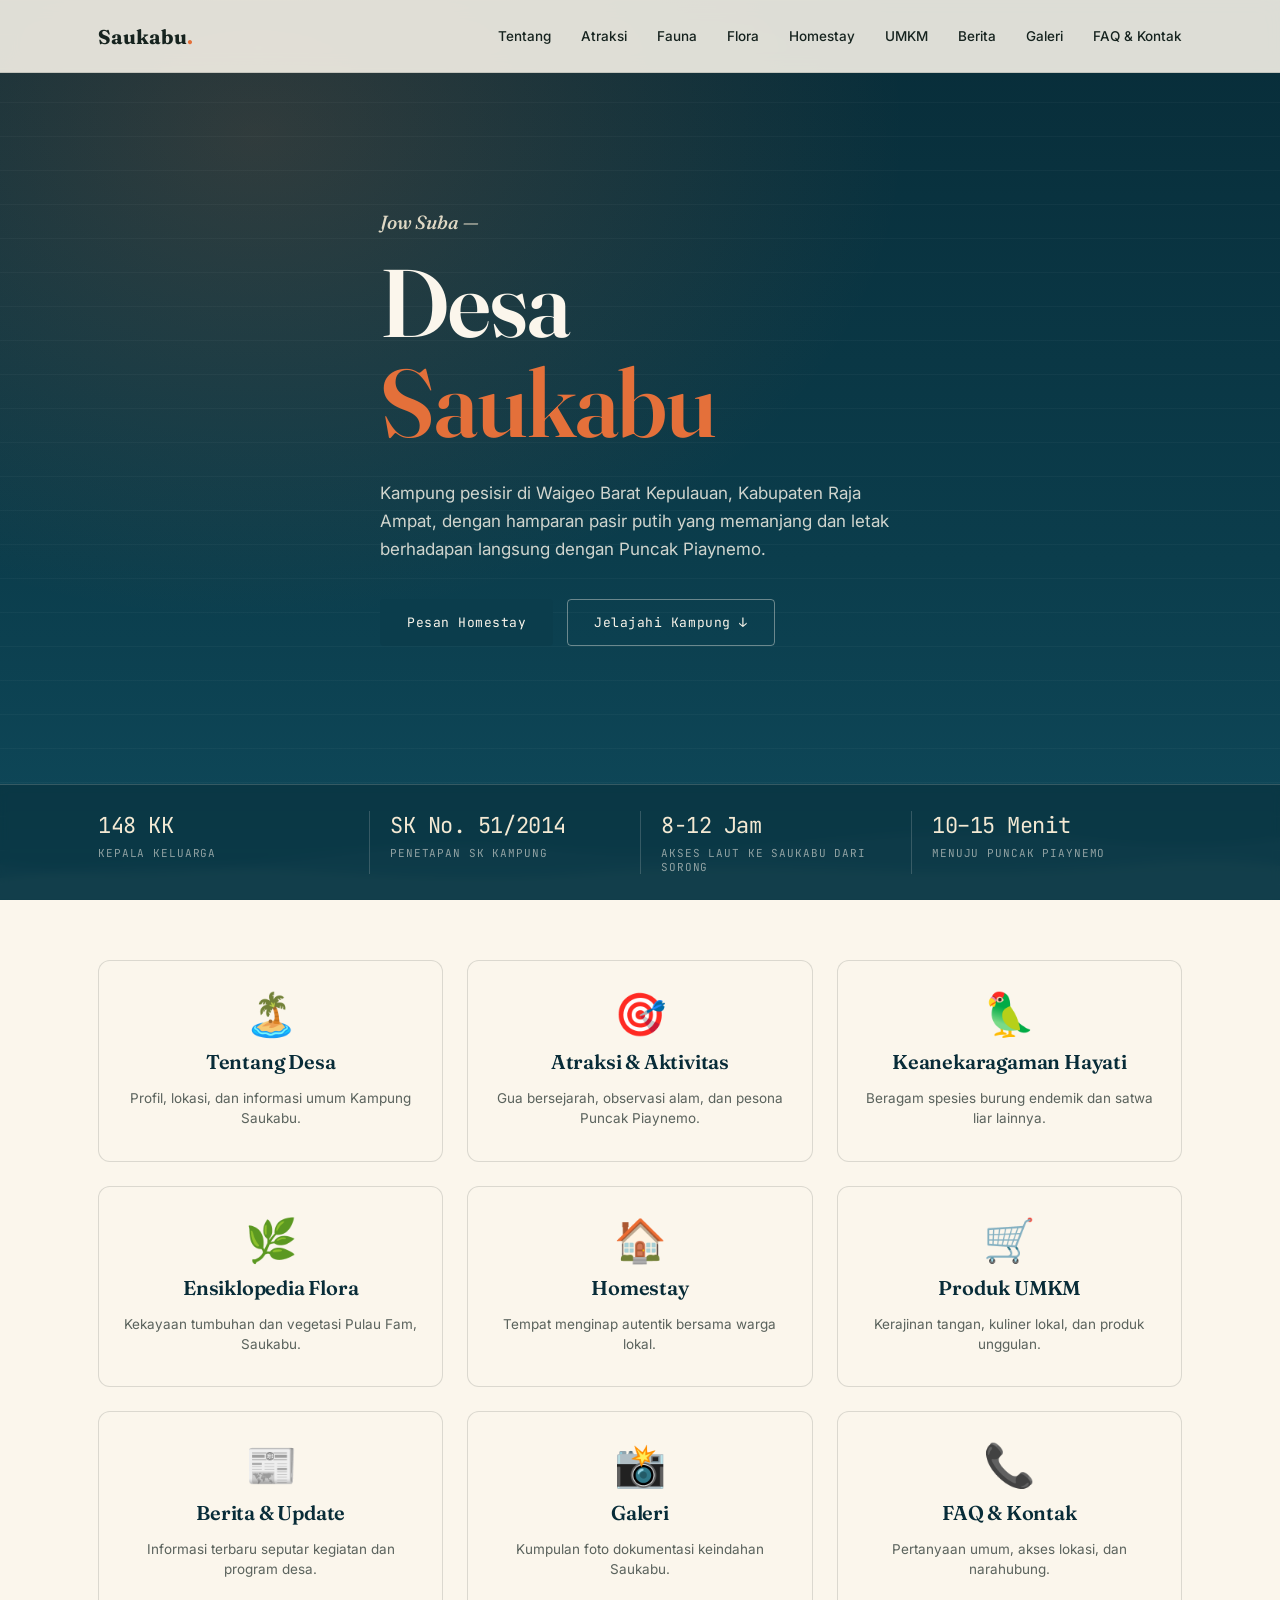
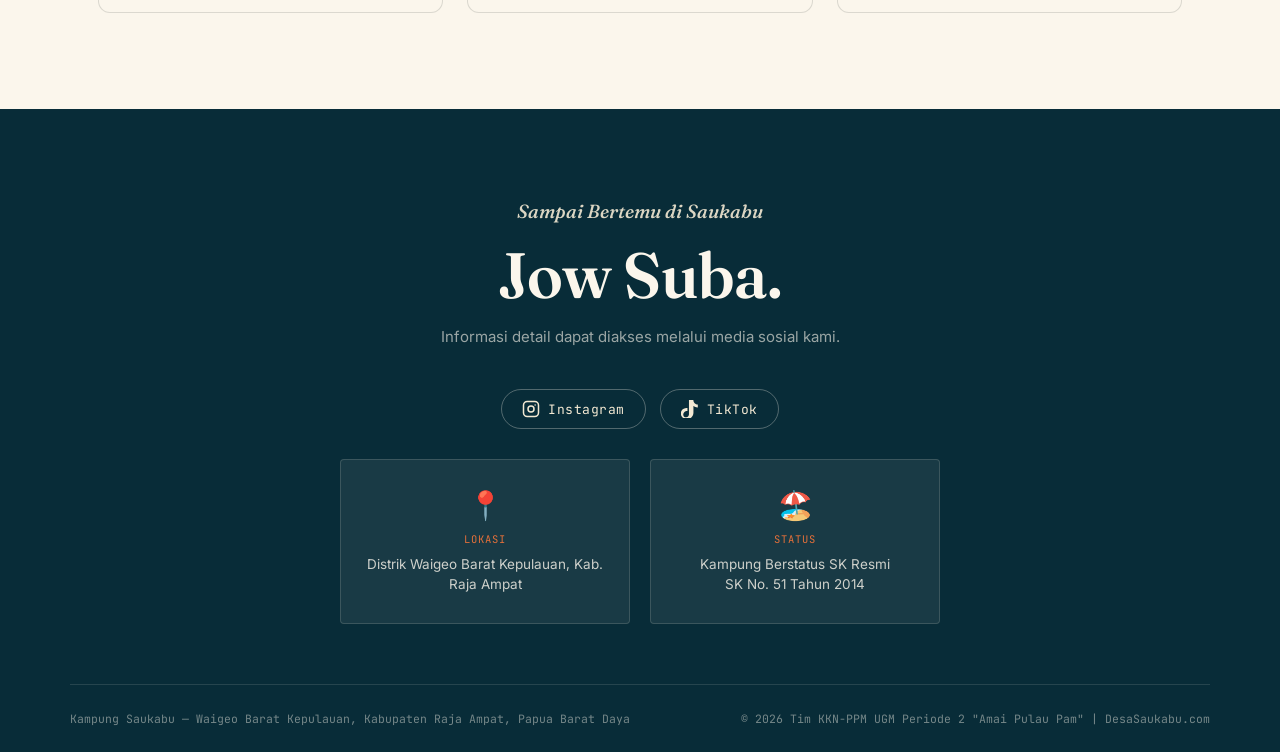
==== commit c0a5783b: "Jouw Suba to Jow Suba" ====
--- a/index.html
+++ b/index.html
@@ -31,7 +31,7 @@
         <a href="#umkm">UMKM</a>
         <a href="#berita">Berita</a>
         <a href="#galeri">Galeri</a>
-        <a href="#kontak">Kontak</a>
+        <a href="#kontak">FAQ & Kontak</a>
       </div>
       <button class="navToggle" id="navToggle" aria-label="Buka menu">
         <span></span><span></span><span></span>
@@ -50,8 +50,8 @@
           fill="rgba(243,233,211,0.09)" />
       </svg>
       <div class="wrap hero-content">
-        <div class="greeting">Jouw Suba —</div>
-        <h1>Kampung<br><em>Saukabu</em></h1>
+        <div class="greeting">Jow Suba —</div>
+        <h1>Desa<br><em>Saukabu</em></h1>
         <p class="lede">Kampung pesisir di Waigeo Barat Kepulauan, Kabupaten Raja Ampat, dengan hamparan pasir putih
           yang
           memanjang dan letak berhadapan langsung dengan Puncak Piaynemo.</p>
@@ -767,174 +767,176 @@
       </div>
     </section>
 
-    <!-- ===== VIEW: UMKM ===== -->
-
-    <div id="page-umkm" class="page-view">
-      <div class="back-btn-container"><a href="#dashboard" class="back-btn">← Kembali ke Beranda</a></div>
-      <!-- ===== UMKM ===== -->
-      <section class="section" id="umkm" style="background:rgba(22,35,31,0.03);">
-        <div class="wrap">
-          <div class="eyebrow">Produk Lokal</div>
-          <h2 class="section-title">UMKM Kampung Saukabu</h2>
-          <p style="margin:14px 0 40px; max-width:640px; line-height:1.7; color:rgba(22,35,31,0.75);">Dukung
-            perekonomian
-            warga dengan membeli produk-produk lokal asli Saukabu. Hubungi langsung penjual untuk pemesanan.</p>
-          <div class="hs-grid" id="umkm-container">
-            <!-- UMKM 1 -->
-            <div class="hs-card fade-up visible">
-              <div class="hs-img-wrap">
-                <img src="images/umkm/vco.jpg" alt="Minyak Kelapa Murni (VCO)" class="hs-img"
-                  onerror="this.style.display='none';this.nextElementSibling.style.display='flex';">
-                <div class="hs-img-placeholder" style="display:none;">🛍️</div>
-              </div>
-              <div class="hs-body">
-                <h3 class="hs-name">Minyak Kelapa Murni (VCO)</h3>
-                <p class="hs-desc">Minyak kelapa murni hasil olahan tangan warga Kampung Saukabu. Diproses tanpa
-                  pemanasan tinggi sehingga nutrisi kelapa tetap terjaga. Cocok untuk perawatan kulit, rambut, dan
-                  suplemen kesehatan alami.</p>
-                <div class="hs-actions"><a href="https://wa.me/6281234567890" target="_blank"
-                    class="btn solid hs-btn">Pesan via WhatsApp</a></div>
-              </div>
-            </div>
-            <!-- UMKM 2 -->
-            <div class="hs-card fade-up visible">
-              <div class="hs-img-wrap">
-                <img src="images/umkm/noken.jpg" alt="Kerajinan Noken Saukabu" class="hs-img"
-                  onerror="this.style.display='none';this.nextElementSibling.style.display='flex';">
-                <div class="hs-img-placeholder" style="display:none;">🛍️</div>
-              </div>
-              <div class="hs-body">
-                <h3 class="hs-name">Kerajinan Noken Saukabu</h3>
-                <p class="hs-desc">Tas tradisional Noken yang dirajut manual menggunakan serat kulit kayu pilihan. Kuat,
-                  tahan lama, dan memiliki nilai seni budaya Papua yang tinggi. Tersedia dalam berbagai ukuran.</p>
-                <div class="hs-actions"><a href="https://wa.me/6281234567891" target="_blank"
-                    class="btn solid hs-btn">Pesan via WhatsApp</a></div>
-              </div>
-            </div>
-            <!-- UMKM 3 -->
-            <div class="hs-card fade-up visible">
-              <div class="hs-img-wrap">
-                <img src="images/umkm/ikan-asin.jpg" alt="Ikan Asin Khas Raja Ampat" class="hs-img"
-                  onerror="this.style.display='none';this.nextElementSibling.style.display='flex';">
-                <div class="hs-img-placeholder" style="display:none;">🛍️</div>
-              </div>
-              <div class="hs-body">
-                <h3 class="hs-name">Ikan Asin Khas Raja Ampat</h3>
-                <p class="hs-desc">Ikan laut segar tangkapan nelayan lokal yang diasinkan dan dijemur di bawah sinar
-                  matahari langsung. Tanpa bahan pengawet kimia, rasanya gurih dan tahan lama.</p>
-                <div class="hs-actions"><a href="https://wa.me/6281234567892" target="_blank"
-                    class="btn solid hs-btn">Pesan via WhatsApp</a></div>
-              </div>
-            </div>
-            <!-- UMKM 4 -->
-            <div class="hs-card fade-up visible">
-              <div class="hs-img-wrap">
-                <img src="images/umkm/tikar.jpg" alt="Tikar Anyaman Daun Pandan" class="hs-img"
-                  onerror="this.style.display='none';this.nextElementSibling.style.display='flex';">
-                <div class="hs-img-placeholder" style="display:none;">🛍️</div>
-              </div>
-              <div class="hs-body">
-                <h3 class="hs-name">Tikar Anyaman Daun Pandan</h3>
-                <p class="hs-desc">Tikar tradisional hasil anyaman rapi dari daun pandan laut yang tumbuh di pesisir
-                  Saukabu. Proses pengeringan alami membuatnya awet, nyaman digunakan, dan harum khas pandan.</p>
-                <div class="hs-actions"><a href="https://wa.me/6281234567893" target="_blank"
-                    class="btn solid hs-btn">Pesan via WhatsApp</a></div>
-              </div>
-            </div>
-            <!-- UMKM 5 -->
-            <div class="hs-card fade-up visible">
-              <div class="hs-img-wrap">
-                <img src="images/umkm/kue-lontar.jpg" alt="Kue Lontar Saukabu" class="hs-img"
-                  onerror="this.style.display='none';this.nextElementSibling.style.display='flex';">
-                <div class="hs-img-placeholder" style="display:none;">🛍️</div>
-              </div>
-              <div class="hs-body">
-                <h3 class="hs-name">Kue Lontar Saukabu</h3>
-                <p class="hs-desc">Kue khas Papua dengan tekstur lembut di tengah dan renyah di pinggir. Dibuat fresh
-                  setiap hari dengan resep turun-temurun. Cocok untuk teman minum teh atau kopi di sore hari.</p>
-                <div class="hs-actions"><a href="https://wa.me/6281234567894" target="_blank"
-                    class="btn solid hs-btn">Pesan via WhatsApp</a></div>
-              </div>
-            </div>
-            <!-- UMKM 6 -->
-            <div class="hs-card fade-up visible">
-              <div class="hs-img-wrap">
-                <img src="images/umkm/abon.jpg" alt="Abon Ikan Tuna Asap" class="hs-img"
-                  onerror="this.style.display='none';this.nextElementSibling.style.display='flex';">
-                <div class="hs-img-placeholder" style="display:none;">🛍️</div>
-              </div>
-              <div class="hs-body">
-                <h3 class="hs-name">Abon Ikan Tuna Asap</h3>
-                <p class="hs-desc">Abon yang terbuat dari daging ikan tuna segar pilihan yang diasap. Proses pengasapan
-                  memberikan aroma khas yang menggugah selera. Sangat pas disajikan dengan nasi hangat.</p>
-                <div class="hs-actions"><a href="https://wa.me/6281234567895" target="_blank"
-                    class="btn solid hs-btn">Pesan via WhatsApp</a></div>
-              </div>
-            </div>
-            <!-- UMKM 7 -->
-            <div class="hs-card fade-up visible">
-              <div class="hs-img-wrap">
-                <img src="images/umkm/gelang.jpg" alt="Gelang Akar Bahar" class="hs-img"
-                  onerror="this.style.display='none';this.nextElementSibling.style.display='flex';">
-                <div class="hs-img-placeholder" style="display:none;">🛍️</div>
-              </div>
-              <div class="hs-body">
-                <h3 class="hs-name">Gelang Akar Bahar</h3>
-                <p class="hs-desc">Kerajinan aksesoris gelang yang terbuat dari akar bahar asli dari perairan Raja
-                  Ampat. Dipercaya masyarakat setempat memiliki khasiat kesehatan dan menangkal energi negatif.</p>
-                <div class="hs-actions"><a href="https://wa.me/6281234567896" target="_blank"
-                    class="btn solid hs-btn">Pesan via WhatsApp</a></div>
-              </div>
-            </div>
-            <!-- UMKM 8 -->
-            <div class="hs-card fade-up visible">
-              <div class="hs-img-wrap">
-                <img src="images/umkm/madu.jpg" alt="Madu Hutan Liar Pam" class="hs-img"
-                  onerror="this.style.display='none';this.nextElementSibling.style.display='flex';">
-                <div class="hs-img-placeholder" style="display:none;">🛍️</div>
-              </div>
-              <div class="hs-body">
-                <h3 class="hs-name">Madu Hutan Liar Pam</h3>
-                <p class="hs-desc">Madu hutan murni yang dipanen langsung dari hutan Pulau Fam. Memiliki rasa manis
-                  alami yang sedikit asam dan kaya akan antioksidan, sangat baik untuk menjaga stamina tubuh.</p>
-                <div class="hs-actions"><a href="https://wa.me/6281234567897" target="_blank"
-                    class="btn solid hs-btn">Pesan via WhatsApp</a></div>
-              </div>
-            </div>
-            <!-- UMKM 9 -->
-            <div class="hs-card fade-up visible">
-              <div class="hs-img-wrap">
-                <img src="images/umkm/kripik.jpg" alt="Kripik Sukun Gurih" class="hs-img"
-                  onerror="this.style.display='none';this.nextElementSibling.style.display='flex';">
-                <div class="hs-img-placeholder" style="display:none;">🛍️</div>
-              </div>
-              <div class="hs-body">
-                <h3 class="hs-name">Kripik Sukun Gurih</h3>
-                <p class="hs-desc">Camilan renyah yang terbuat dari buah sukun pilihan yang tumbuh subur di kampung.
-                  Diiris tipis dan digoreng dengan bumbu rempah lokal, menjadikannya oleh-oleh favorit wisatawan.</p>
-                <div class="hs-actions"><a href="https://wa.me/6281234567898" target="_blank"
-                    class="btn solid hs-btn">Pesan via WhatsApp</a></div>
-              </div>
-            </div>
-            <!-- UMKM 10 -->
-            <div class="hs-card fade-up visible">
-              <div class="hs-img-wrap">
-                <img src="images/umkm/topi.jpg" alt="Topi Anyaman Daun Kelapa" class="hs-img"
-                  onerror="this.style.display='none';this.nextElementSibling.style.display='flex';">
-                <div class="hs-img-placeholder" style="display:none;">🛍️</div>
-              </div>
-              <div class="hs-body">
-                <h3 class="hs-name">Topi Anyaman Daun Kelapa</h3>
-                <p class="hs-desc">Topi ramah lingkungan hasil kreasi anyaman daun kelapa muda. Sangat ringan dan sejuk
-                  saat dipakai, cocok digunakan untuk melindungi kepala saat menjelajahi pantai di siang hari.</p>
-                <div class="hs-actions"><a href="https://wa.me/6281234567899" target="_blank"
-                    class="btn solid hs-btn">Pesan via WhatsApp</a></div>
-              </div>
-            </div>
-          </div>
-        </div>
-    </div>
-    </section>
+  </div> <!-- /page-homestay -->
+
+  <!-- ===== VIEW: UMKM ===== -->
+
+  <div id="page-umkm" class="page-view">
+    <div class="back-btn-container"><a href="#dashboard" class="back-btn">← Kembali ke Beranda</a></div>
+    <!-- ===== UMKM ===== -->
+    <section class="section" id="umkm" style="background:rgba(22,35,31,0.03);">
+      <div class="wrap">
+        <div class="eyebrow">Produk Lokal</div>
+        <h2 class="section-title">UMKM Kampung Saukabu</h2>
+        <p style="margin:14px 0 40px; max-width:640px; line-height:1.7; color:rgba(22,35,31,0.75);">Dukung
+          perekonomian
+          warga dengan membeli produk-produk lokal asli Saukabu. Hubungi langsung penjual untuk pemesanan.</p>
+        <div class="hs-grid" id="umkm-container">
+          <!-- UMKM 1 -->
+          <div class="hs-card fade-up visible">
+            <div class="hs-img-wrap">
+              <img src="images/umkm/vco.jpg" alt="Minyak Kelapa Murni (VCO)" class="hs-img"
+                onerror="this.style.display='none';this.nextElementSibling.style.display='flex';">
+              <div class="hs-img-placeholder" style="display:none;">🛍️</div>
+            </div>
+            <div class="hs-body">
+              <h3 class="hs-name">Minyak Kelapa Murni (VCO)</h3>
+              <p class="hs-desc">Minyak kelapa murni hasil olahan tangan warga Kampung Saukabu. Diproses tanpa
+                pemanasan tinggi sehingga nutrisi kelapa tetap terjaga. Cocok untuk perawatan kulit, rambut, dan
+                suplemen kesehatan alami.</p>
+              <div class="hs-actions"><a href="https://wa.me/6281234567890" target="_blank"
+                  class="btn solid hs-btn">Pesan via WhatsApp</a></div>
+            </div>
+          </div>
+          <!-- UMKM 2 -->
+          <div class="hs-card fade-up visible">
+            <div class="hs-img-wrap">
+              <img src="images/umkm/noken.jpg" alt="Kerajinan Noken Saukabu" class="hs-img"
+                onerror="this.style.display='none';this.nextElementSibling.style.display='flex';">
+              <div class="hs-img-placeholder" style="display:none;">🛍️</div>
+            </div>
+            <div class="hs-body">
+              <h3 class="hs-name">Kerajinan Noken Saukabu</h3>
+              <p class="hs-desc">Tas tradisional Noken yang dirajut manual menggunakan serat kulit kayu pilihan. Kuat,
+                tahan lama, dan memiliki nilai seni budaya Papua yang tinggi. Tersedia dalam berbagai ukuran.</p>
+              <div class="hs-actions"><a href="https://wa.me/6281234567891" target="_blank"
+                  class="btn solid hs-btn">Pesan via WhatsApp</a></div>
+            </div>
+          </div>
+          <!-- UMKM 3 -->
+          <div class="hs-card fade-up visible">
+            <div class="hs-img-wrap">
+              <img src="images/umkm/ikan-asin.jpg" alt="Ikan Asin Khas Raja Ampat" class="hs-img"
+                onerror="this.style.display='none';this.nextElementSibling.style.display='flex';">
+              <div class="hs-img-placeholder" style="display:none;">🛍️</div>
+            </div>
+            <div class="hs-body">
+              <h3 class="hs-name">Ikan Asin Khas Raja Ampat</h3>
+              <p class="hs-desc">Ikan laut segar tangkapan nelayan lokal yang diasinkan dan dijemur di bawah sinar
+                matahari langsung. Tanpa bahan pengawet kimia, rasanya gurih dan tahan lama.</p>
+              <div class="hs-actions"><a href="https://wa.me/6281234567892" target="_blank"
+                  class="btn solid hs-btn">Pesan via WhatsApp</a></div>
+            </div>
+          </div>
+          <!-- UMKM 4 -->
+          <div class="hs-card fade-up visible">
+            <div class="hs-img-wrap">
+              <img src="images/umkm/tikar.jpg" alt="Tikar Anyaman Daun Pandan" class="hs-img"
+                onerror="this.style.display='none';this.nextElementSibling.style.display='flex';">
+              <div class="hs-img-placeholder" style="display:none;">🛍️</div>
+            </div>
+            <div class="hs-body">
+              <h3 class="hs-name">Tikar Anyaman Daun Pandan</h3>
+              <p class="hs-desc">Tikar tradisional hasil anyaman rapi dari daun pandan laut yang tumbuh di pesisir
+                Saukabu. Proses pengeringan alami membuatnya awet, nyaman digunakan, dan harum khas pandan.</p>
+              <div class="hs-actions"><a href="https://wa.me/6281234567893" target="_blank"
+                  class="btn solid hs-btn">Pesan via WhatsApp</a></div>
+            </div>
+          </div>
+          <!-- UMKM 5 -->
+          <div class="hs-card fade-up visible">
+            <div class="hs-img-wrap">
+              <img src="images/umkm/kue-lontar.jpg" alt="Kue Lontar Saukabu" class="hs-img"
+                onerror="this.style.display='none';this.nextElementSibling.style.display='flex';">
+              <div class="hs-img-placeholder" style="display:none;">🛍️</div>
+            </div>
+            <div class="hs-body">
+              <h3 class="hs-name">Kue Lontar Saukabu</h3>
+              <p class="hs-desc">Kue khas Papua dengan tekstur lembut di tengah dan renyah di pinggir. Dibuat fresh
+                setiap hari dengan resep turun-temurun. Cocok untuk teman minum teh atau kopi di sore hari.</p>
+              <div class="hs-actions"><a href="https://wa.me/6281234567894" target="_blank"
+                  class="btn solid hs-btn">Pesan via WhatsApp</a></div>
+            </div>
+          </div>
+          <!-- UMKM 6 -->
+          <div class="hs-card fade-up visible">
+            <div class="hs-img-wrap">
+              <img src="images/umkm/abon.jpg" alt="Abon Ikan Tuna Asap" class="hs-img"
+                onerror="this.style.display='none';this.nextElementSibling.style.display='flex';">
+              <div class="hs-img-placeholder" style="display:none;">🛍️</div>
+            </div>
+            <div class="hs-body">
+              <h3 class="hs-name">Abon Ikan Tuna Asap</h3>
+              <p class="hs-desc">Abon yang terbuat dari daging ikan tuna segar pilihan yang diasap. Proses pengasapan
+                memberikan aroma khas yang menggugah selera. Sangat pas disajikan dengan nasi hangat.</p>
+              <div class="hs-actions"><a href="https://wa.me/6281234567895" target="_blank"
+                  class="btn solid hs-btn">Pesan via WhatsApp</a></div>
+            </div>
+          </div>
+          <!-- UMKM 7 -->
+          <div class="hs-card fade-up visible">
+            <div class="hs-img-wrap">
+              <img src="images/umkm/gelang.jpg" alt="Gelang Akar Bahar" class="hs-img"
+                onerror="this.style.display='none';this.nextElementSibling.style.display='flex';">
+              <div class="hs-img-placeholder" style="display:none;">🛍️</div>
+            </div>
+            <div class="hs-body">
+              <h3 class="hs-name">Gelang Akar Bahar</h3>
+              <p class="hs-desc">Kerajinan aksesoris gelang yang terbuat dari akar bahar asli dari perairan Raja
+                Ampat. Dipercaya masyarakat setempat memiliki khasiat kesehatan dan menangkal energi negatif.</p>
+              <div class="hs-actions"><a href="https://wa.me/6281234567896" target="_blank"
+                  class="btn solid hs-btn">Pesan via WhatsApp</a></div>
+            </div>
+          </div>
+          <!-- UMKM 8 -->
+          <div class="hs-card fade-up visible">
+            <div class="hs-img-wrap">
+              <img src="images/umkm/madu.jpg" alt="Madu Hutan Liar Pam" class="hs-img"
+                onerror="this.style.display='none';this.nextElementSibling.style.display='flex';">
+              <div class="hs-img-placeholder" style="display:none;">🛍️</div>
+            </div>
+            <div class="hs-body">
+              <h3 class="hs-name">Madu Hutan Liar Pam</h3>
+              <p class="hs-desc">Madu hutan murni yang dipanen langsung dari hutan Pulau Fam. Memiliki rasa manis
+                alami yang sedikit asam dan kaya akan antioksidan, sangat baik untuk menjaga stamina tubuh.</p>
+              <div class="hs-actions"><a href="https://wa.me/6281234567897" target="_blank"
+                  class="btn solid hs-btn">Pesan via WhatsApp</a></div>
+            </div>
+          </div>
+          <!-- UMKM 9 -->
+          <div class="hs-card fade-up visible">
+            <div class="hs-img-wrap">
+              <img src="images/umkm/kripik.jpg" alt="Kripik Sukun Gurih" class="hs-img"
+                onerror="this.style.display='none';this.nextElementSibling.style.display='flex';">
+              <div class="hs-img-placeholder" style="display:none;">🛍️</div>
+            </div>
+            <div class="hs-body">
+              <h3 class="hs-name">Kripik Sukun Gurih</h3>
+              <p class="hs-desc">Camilan renyah yang terbuat dari buah sukun pilihan yang tumbuh subur di kampung.
+                Diiris tipis dan digoreng dengan bumbu rempah lokal, menjadikannya oleh-oleh favorit wisatawan.</p>
+              <div class="hs-actions"><a href="https://wa.me/6281234567898" target="_blank"
+                  class="btn solid hs-btn">Pesan via WhatsApp</a></div>
+            </div>
+          </div>
+          <!-- UMKM 10 -->
+          <div class="hs-card fade-up visible">
+            <div class="hs-img-wrap">
+              <img src="images/umkm/topi.jpg" alt="Topi Anyaman Daun Kelapa" class="hs-img"
+                onerror="this.style.display='none';this.nextElementSibling.style.display='flex';">
+              <div class="hs-img-placeholder" style="display:none;">🛍️</div>
+            </div>
+            <div class="hs-body">
+              <h3 class="hs-name">Topi Anyaman Daun Kelapa</h3>
+              <p class="hs-desc">Topi ramah lingkungan hasil kreasi anyaman daun kelapa muda. Sangat ringan dan sejuk
+                saat dipakai, cocok digunakan untuk melindungi kepala saat menjelajahi pantai di siang hari.</p>
+              <div class="hs-actions"><a href="https://wa.me/6281234567899" target="_blank"
+                  class="btn solid hs-btn">Pesan via WhatsApp</a></div>
+            </div>
+          </div>
+        </div>
+      </div>
+  </div>
+  </section>
   </div> <!-- /page-umkm -->
 
   <!-- ===== VIEW: BERITA ===== -->
@@ -1259,7 +1261,7 @@
       '#berita': 'page-berita',
       '#galeri': 'page-galeri',
       '#akses': 'page-galeri',
-      '#faq': 'page-galeri',
+      '#faq': 'page-kontak',
       '#kontak': 'page-kontak',  // footer kontak ada di page-galeri
       '#flora': 'page-flora'
     };
@@ -1423,7 +1425,7 @@
     function updateLightbox() {
       if (isAlbumMode) {
         let pageNum = currentIndex < 10 ? '0' + currentIndex : currentIndex;
-        albumImg.src = `images/BukuAlbumSaukabu_FIXED/Buku Album Saukabu-${pageNum}.png`;
+        albumImg.src = `images/buku_album/Buku%20Album%20Saukabu-${pageNum}.png`;
         pageIndicator.innerText = `${currentIndex} / ${totalAlbumPages}`;
       } else {
         albumImg.src = galleryImages[currentIndex];
@@ -1500,8 +1502,8 @@
         }
 
         // Load Fauna
-        const faunaRes = await fetch('data/fauna.json');
-        if (faunaRes.ok) {
+        // fetch fauna removed
+        if (false) { // fauna fetch disabled
           const faunaData = await faunaRes.json();
           const faunaContainer = document.getElementById('fauna-container');
           faunaContainer.innerHTML = '';
@@ -1560,8 +1562,8 @@
         }
 
         // Load Flora
-        const floraRes = await fetch('data/flora.json');
-        if (floraRes.ok) {
+        // fetch flora removed
+        if (false) { // flora fetch disabled
           const floraData = await floraRes.json();
           const floraContainer = document.getElementById('flora-container');
           if (floraContainer) {
@@ -1647,7 +1649,7 @@
     }
     function updateAlbumImage() {
       const numStr = currentAlbumPage.toString().padStart(2, '0');
-      document.getElementById('album-img').src = `images/buku_album/Buku Album Saukabu-${numStr}.png`;
+      document.getElementById('album-img').src = `images/buku_album/Buku%20Album%20Saukabu-${numStr}.png`;
       document.getElementById('album-page-num').innerText = currentAlbumPage;
     }
   </script>
